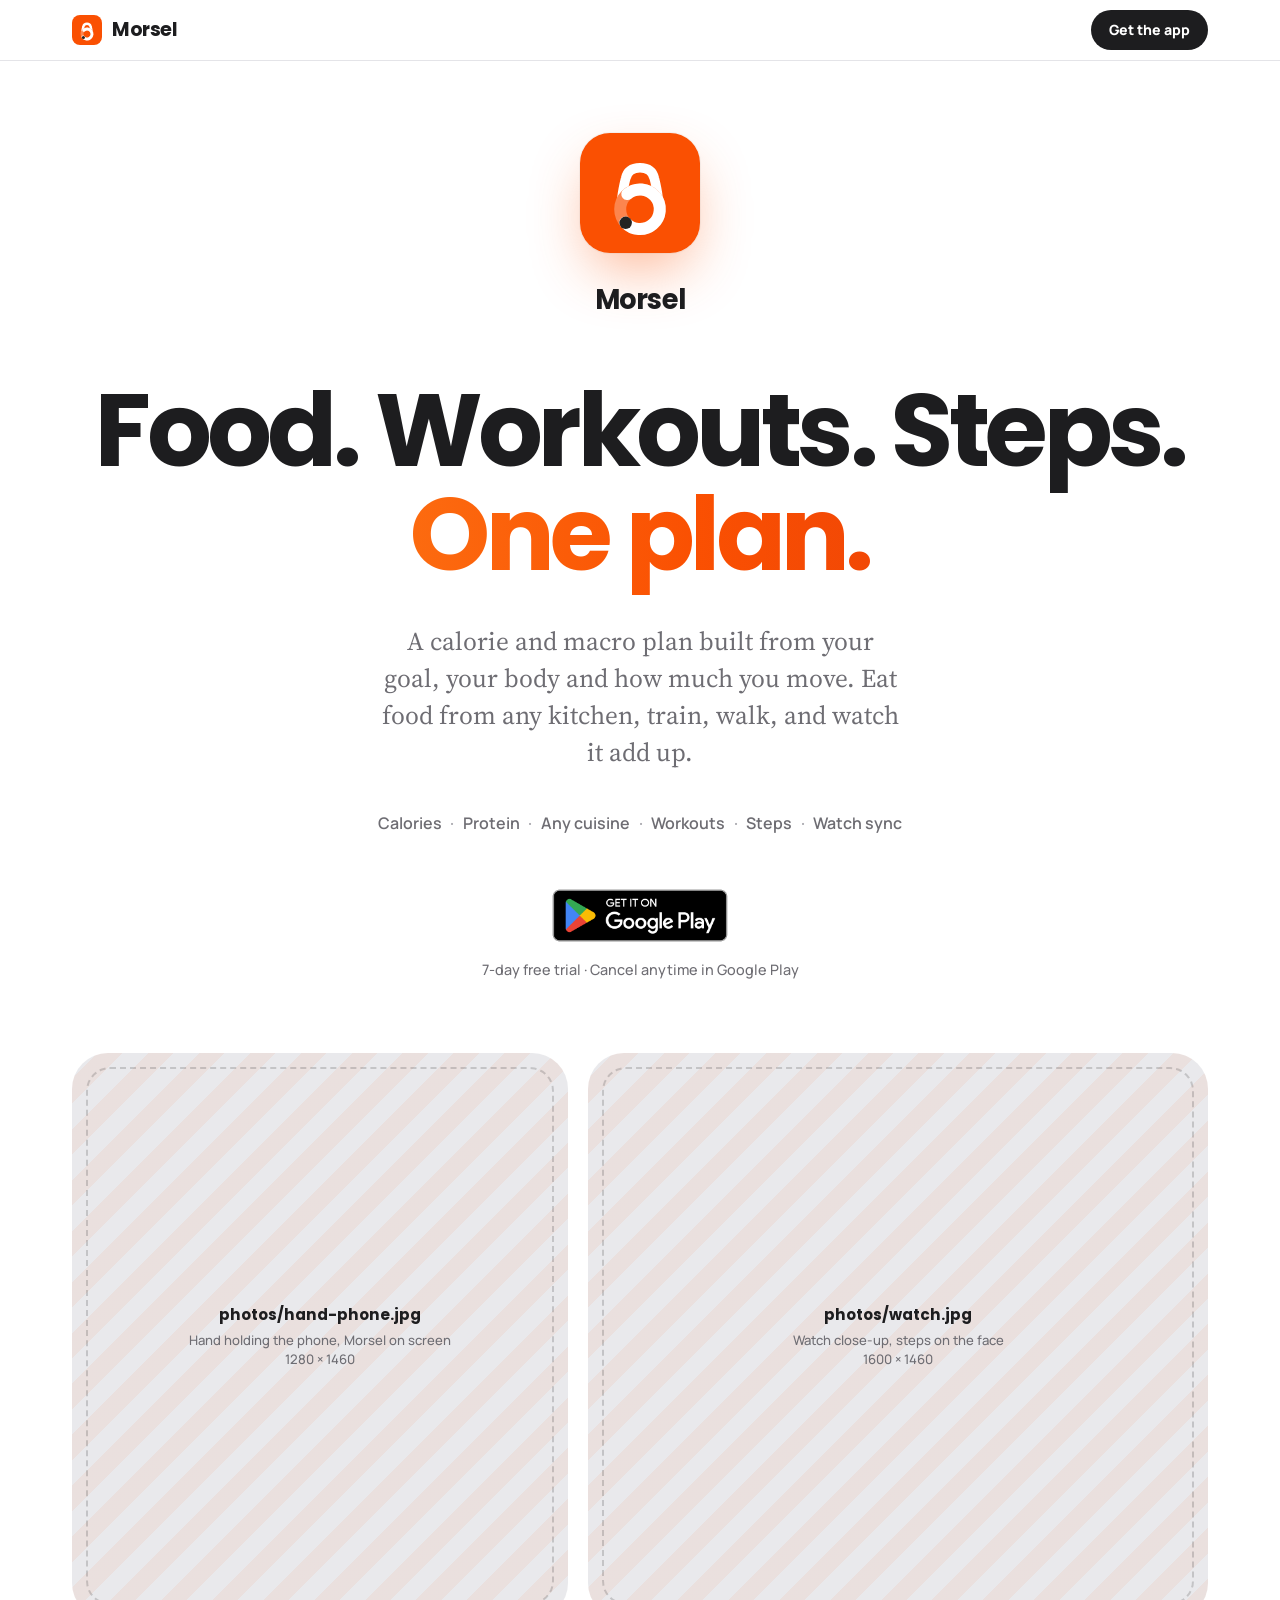
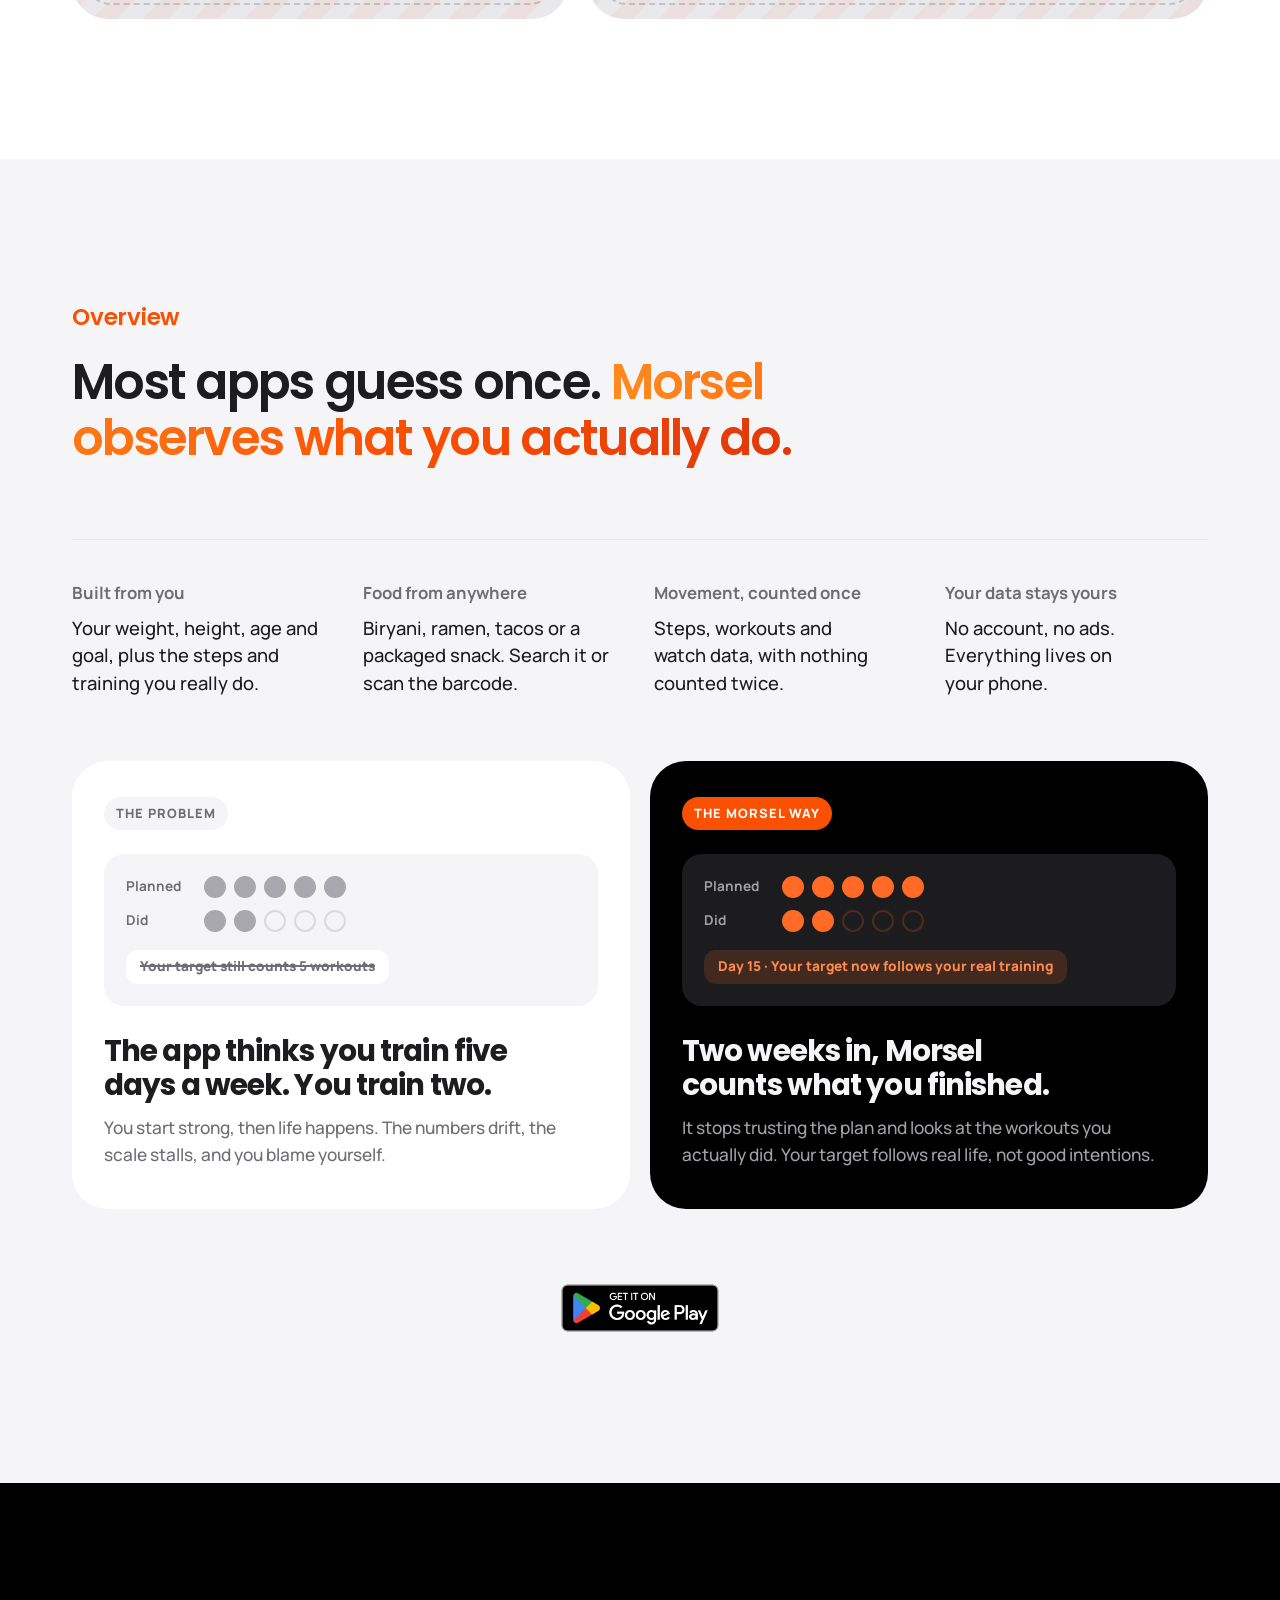
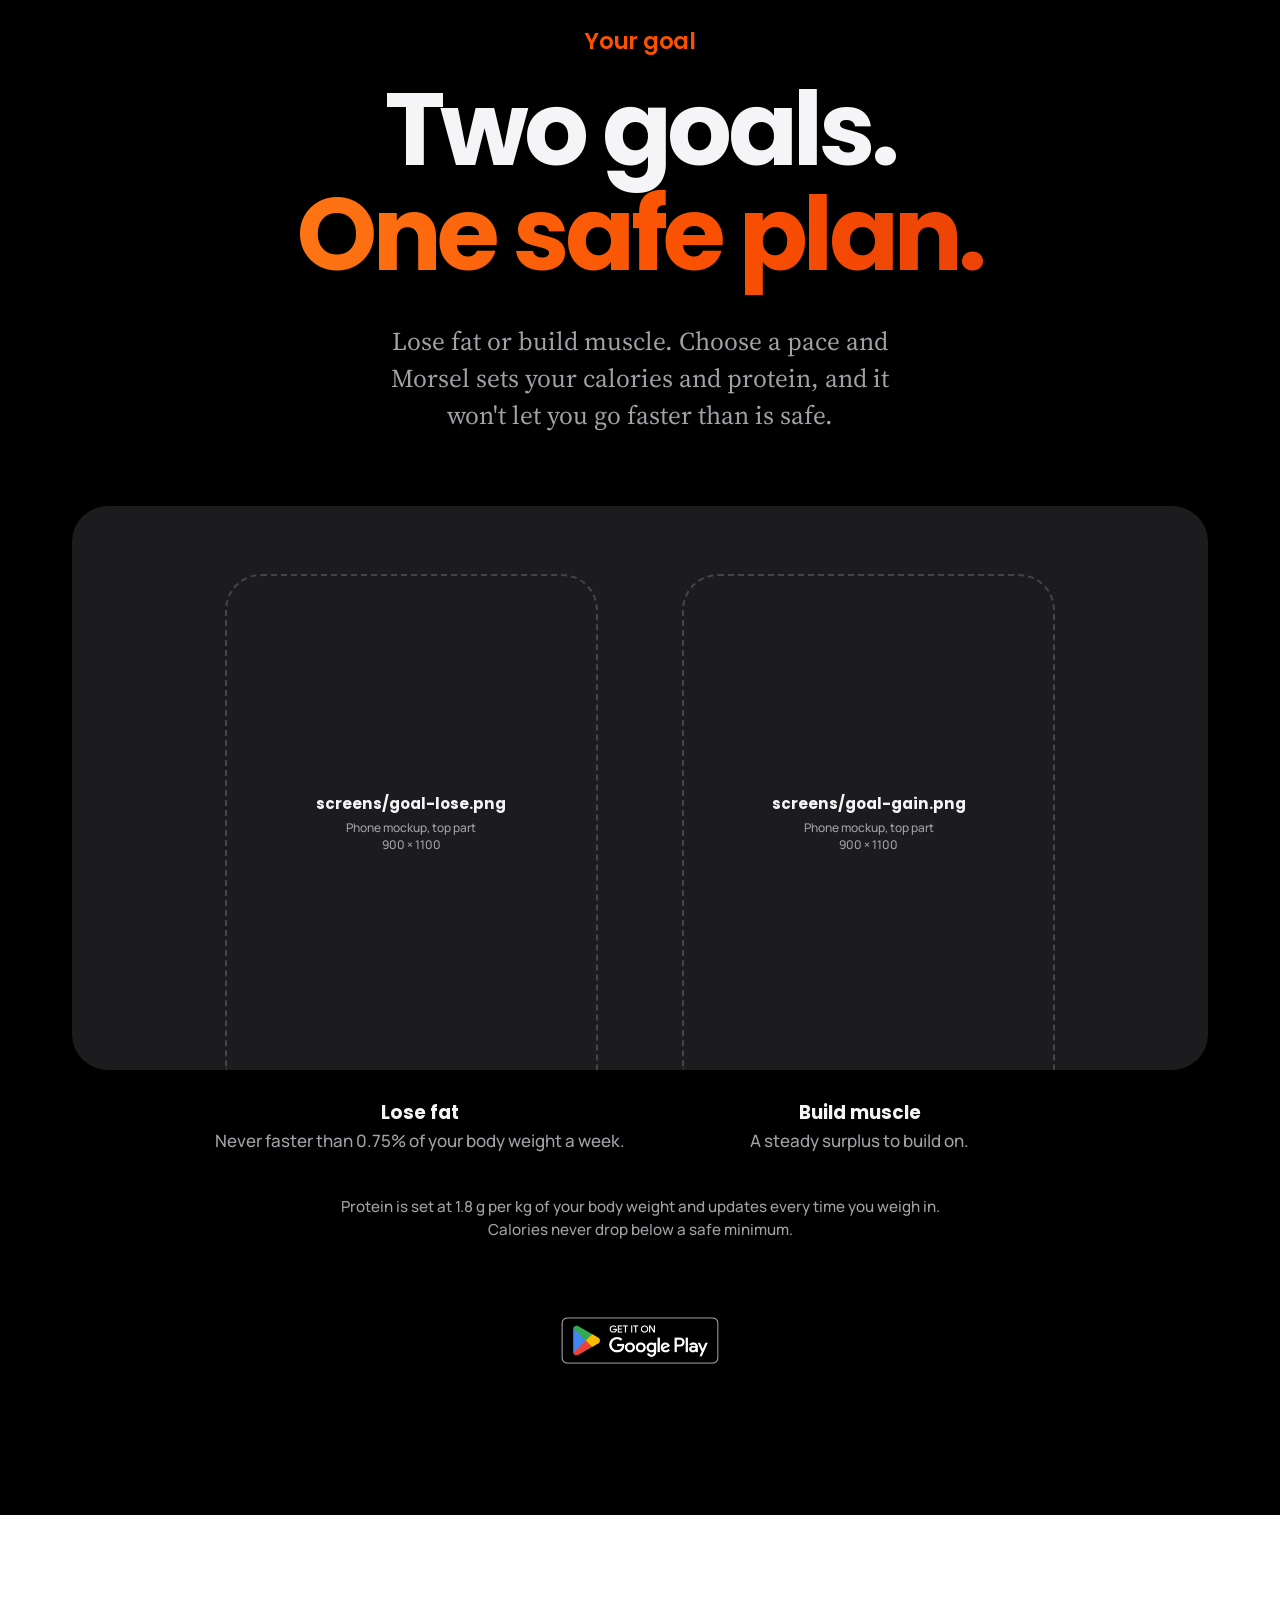
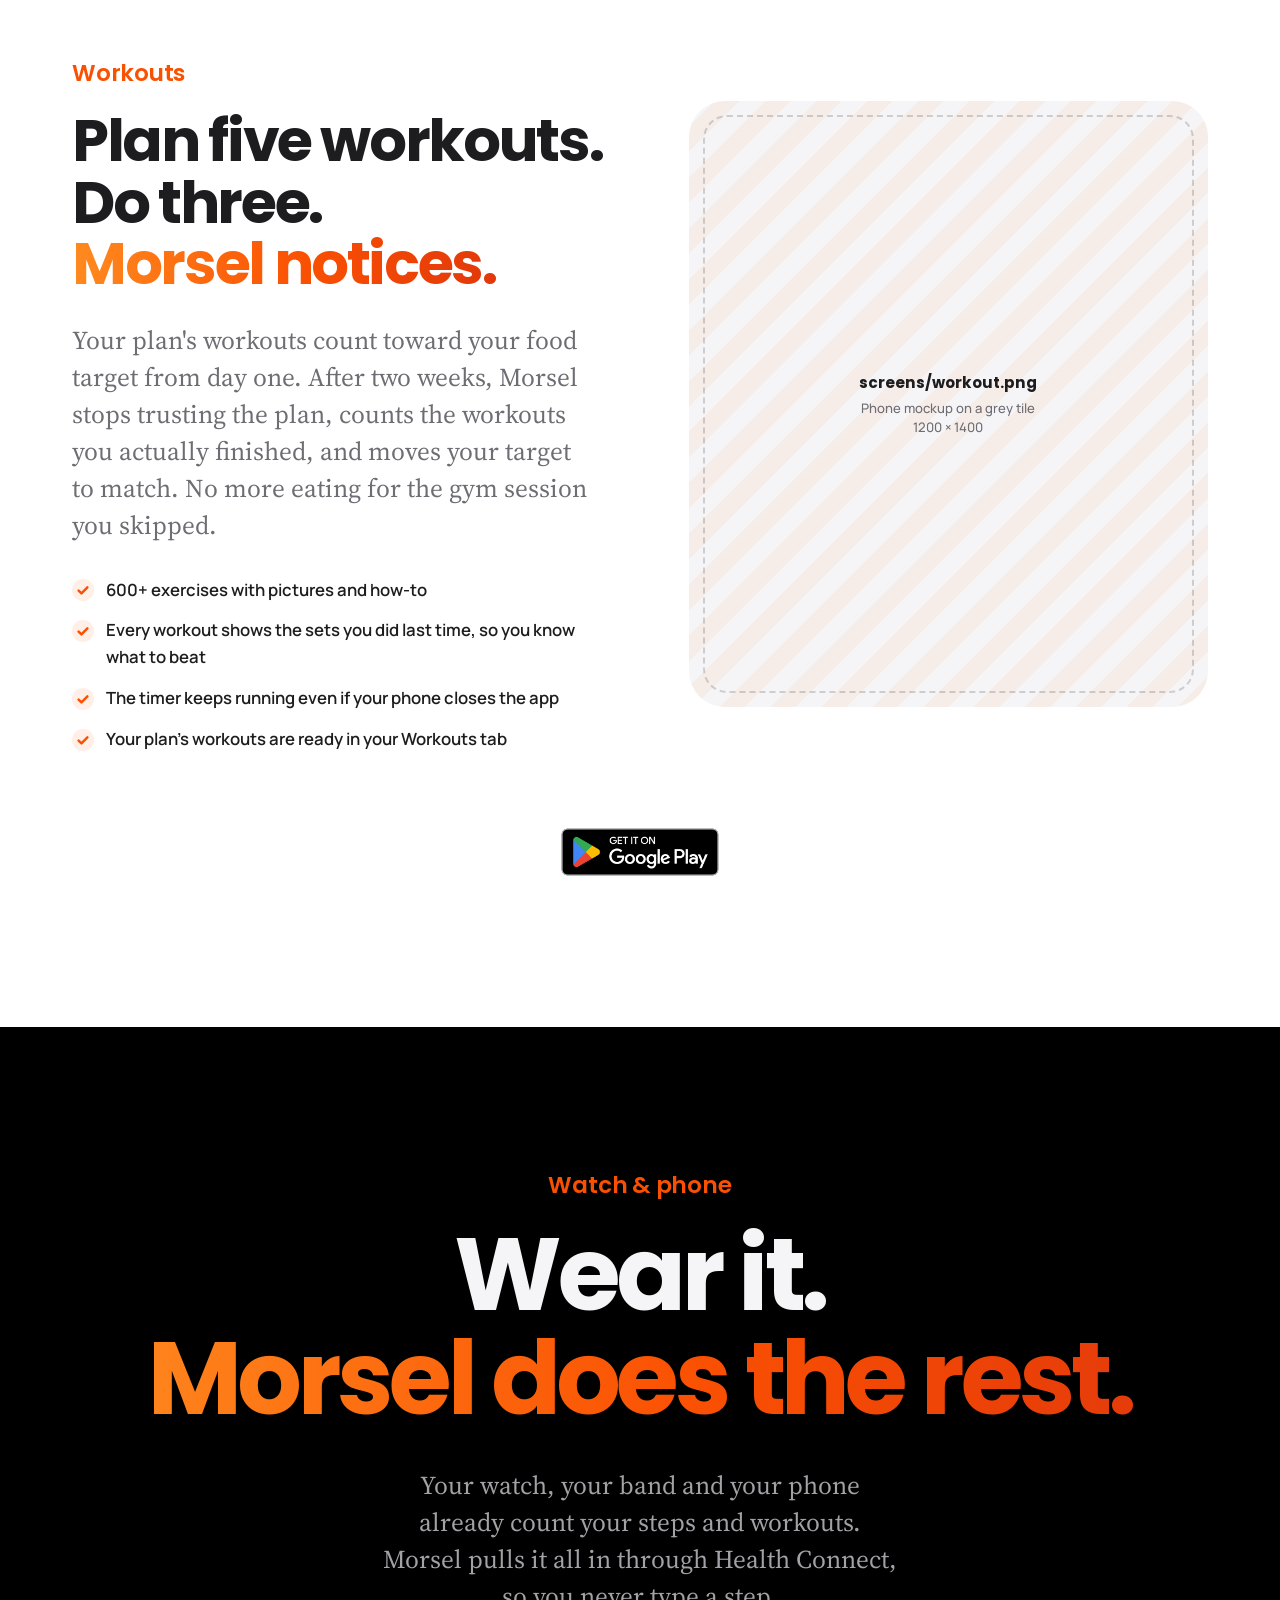
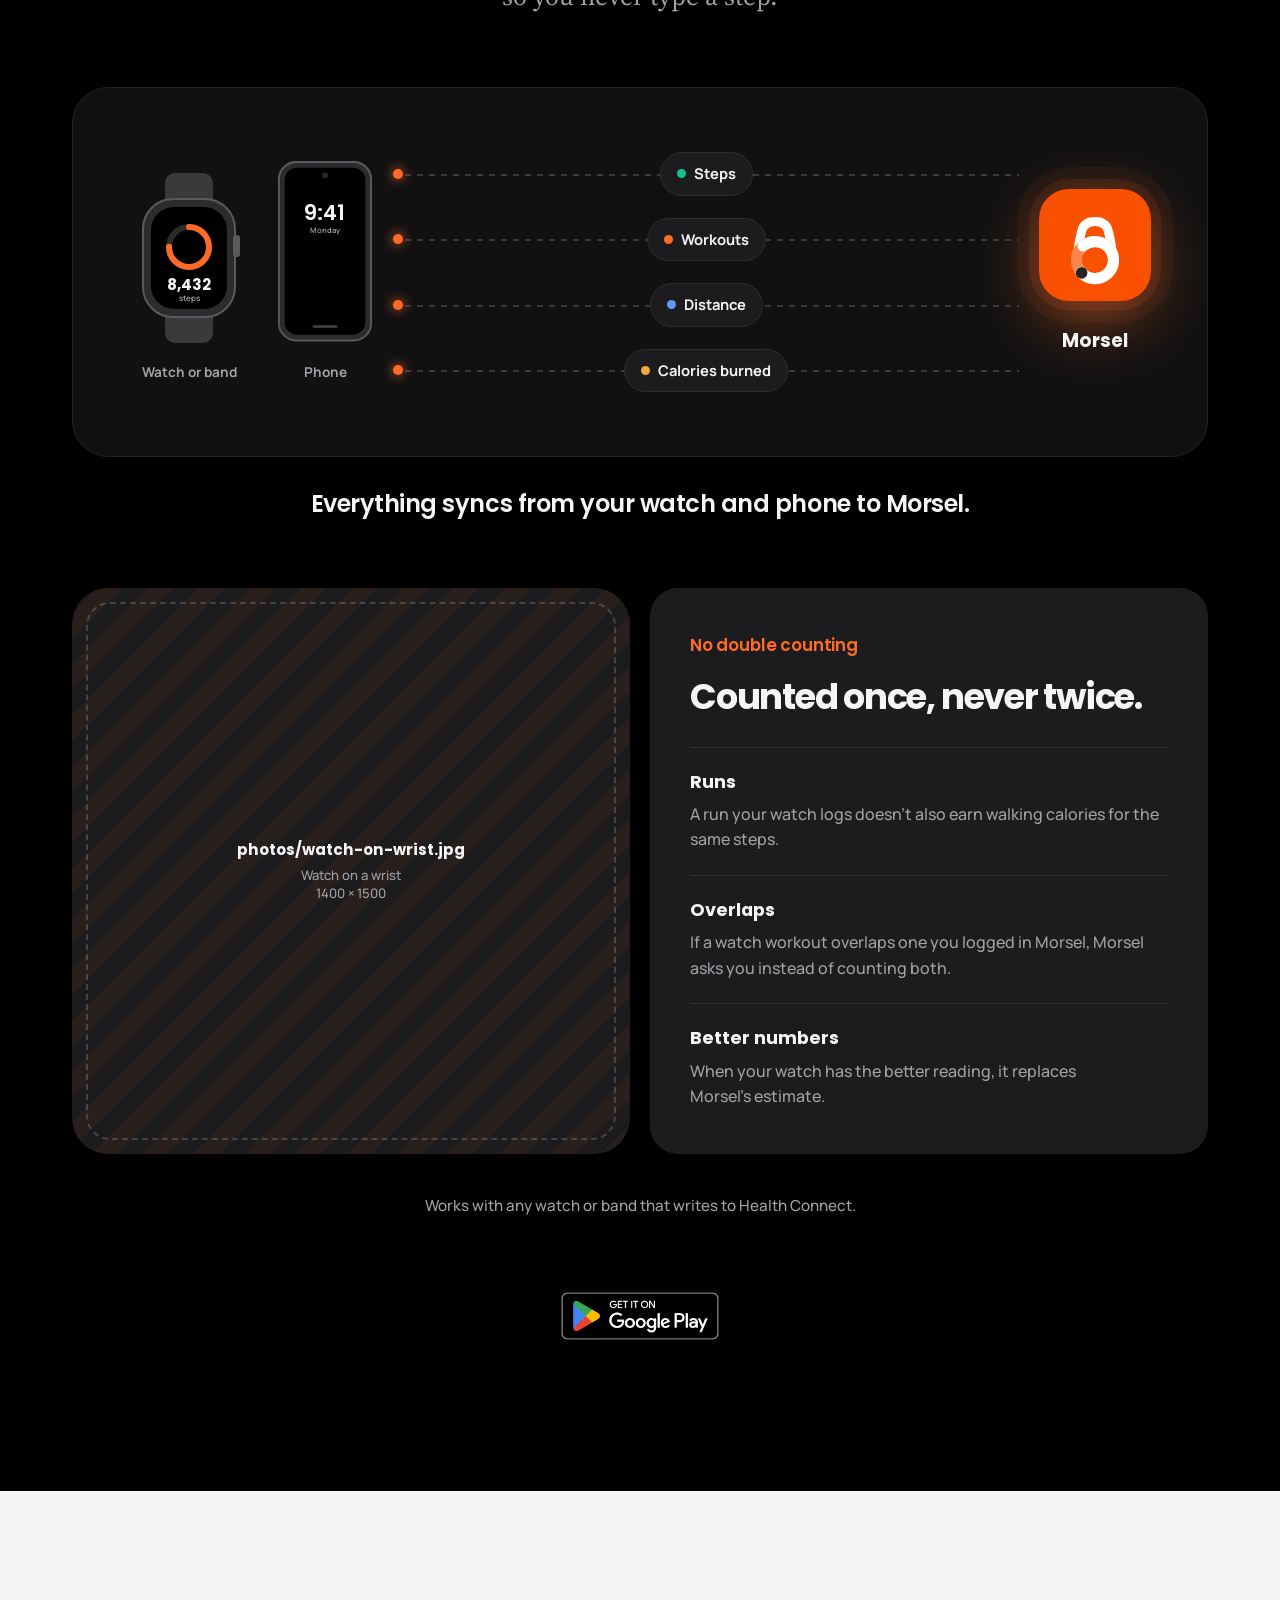
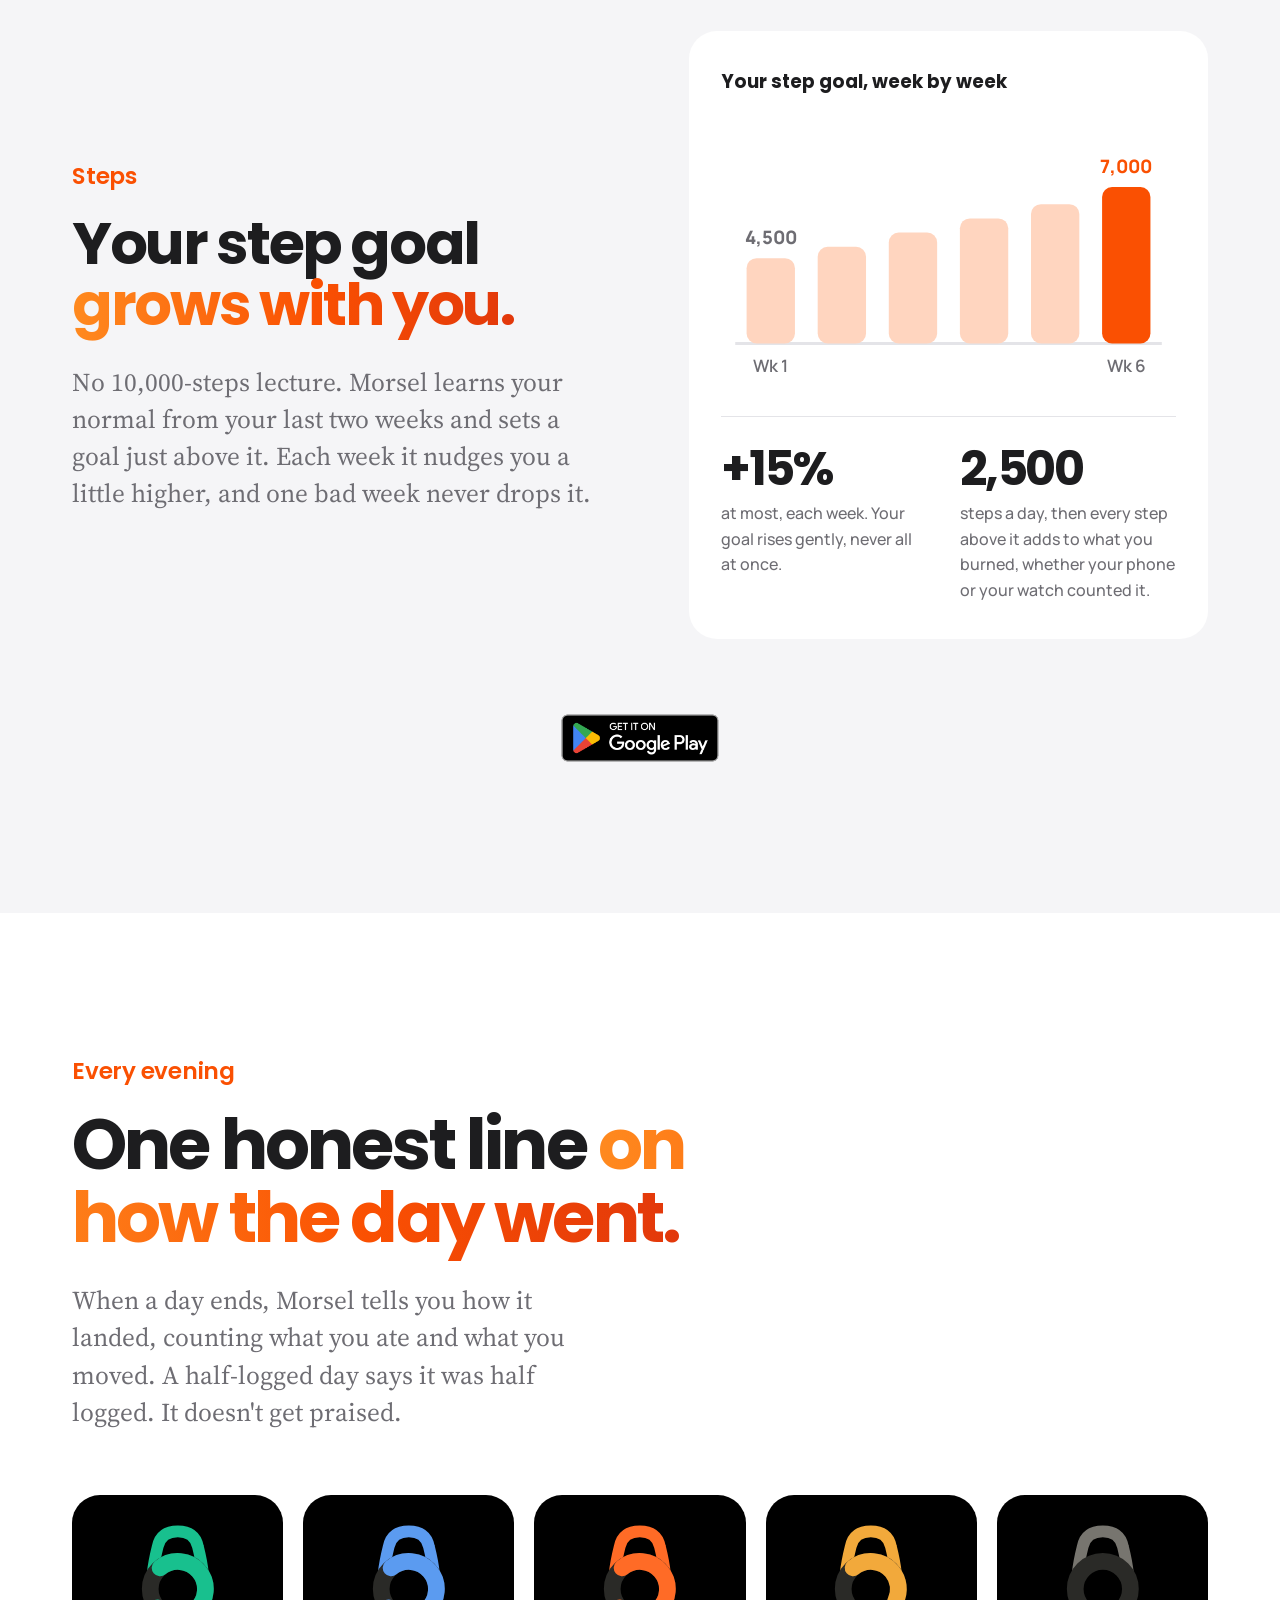
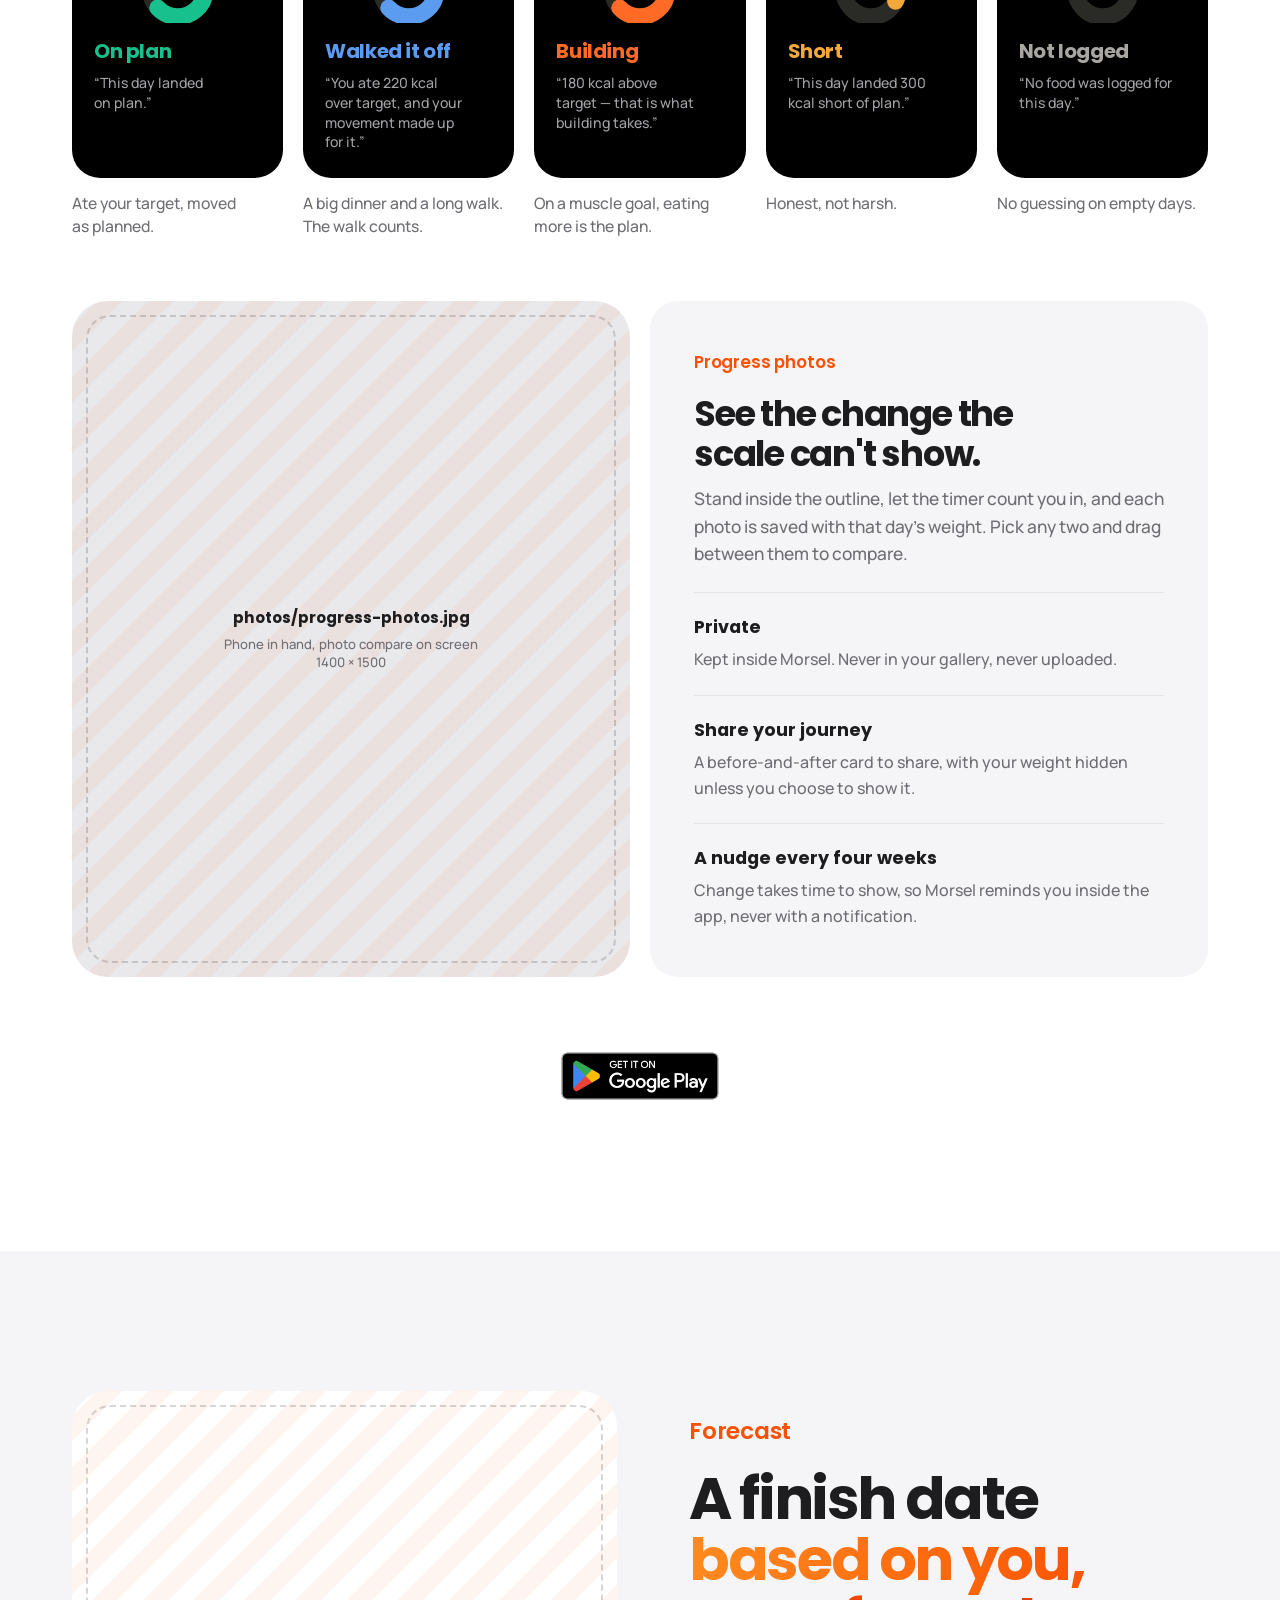
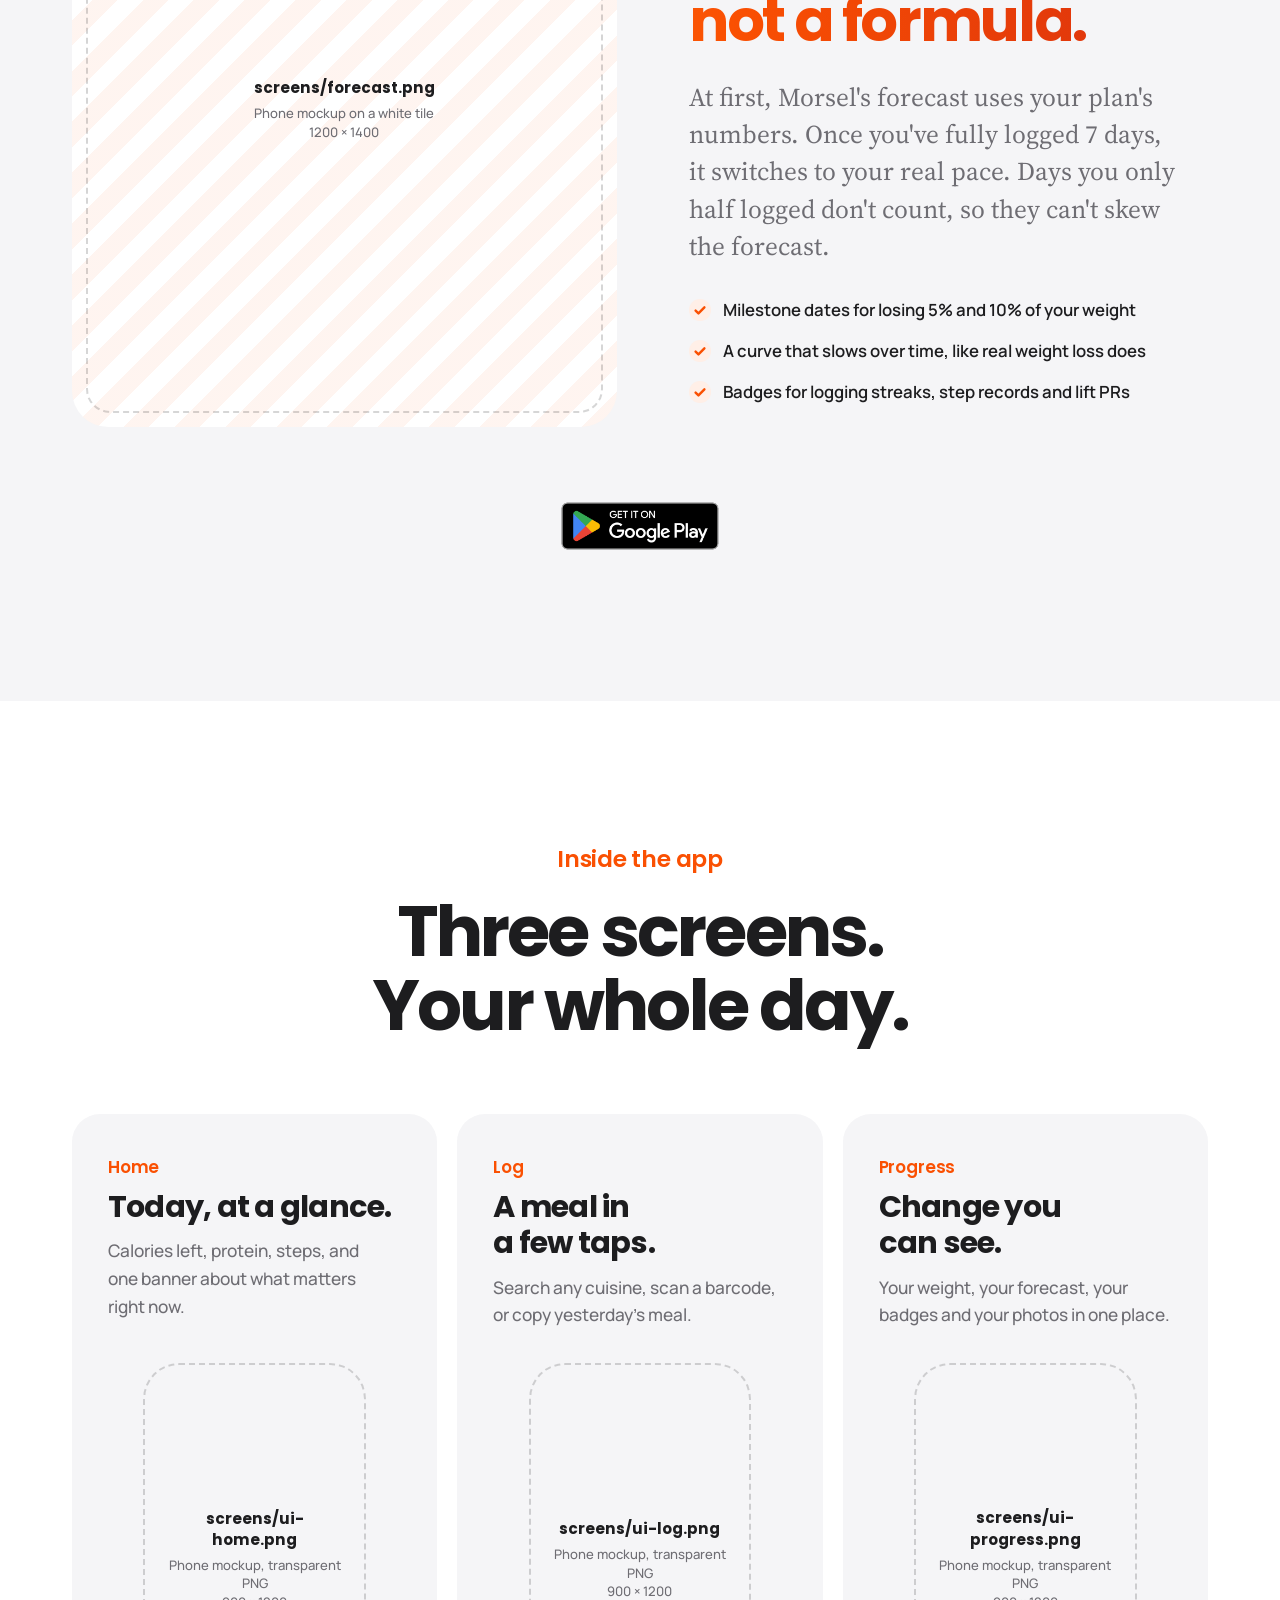
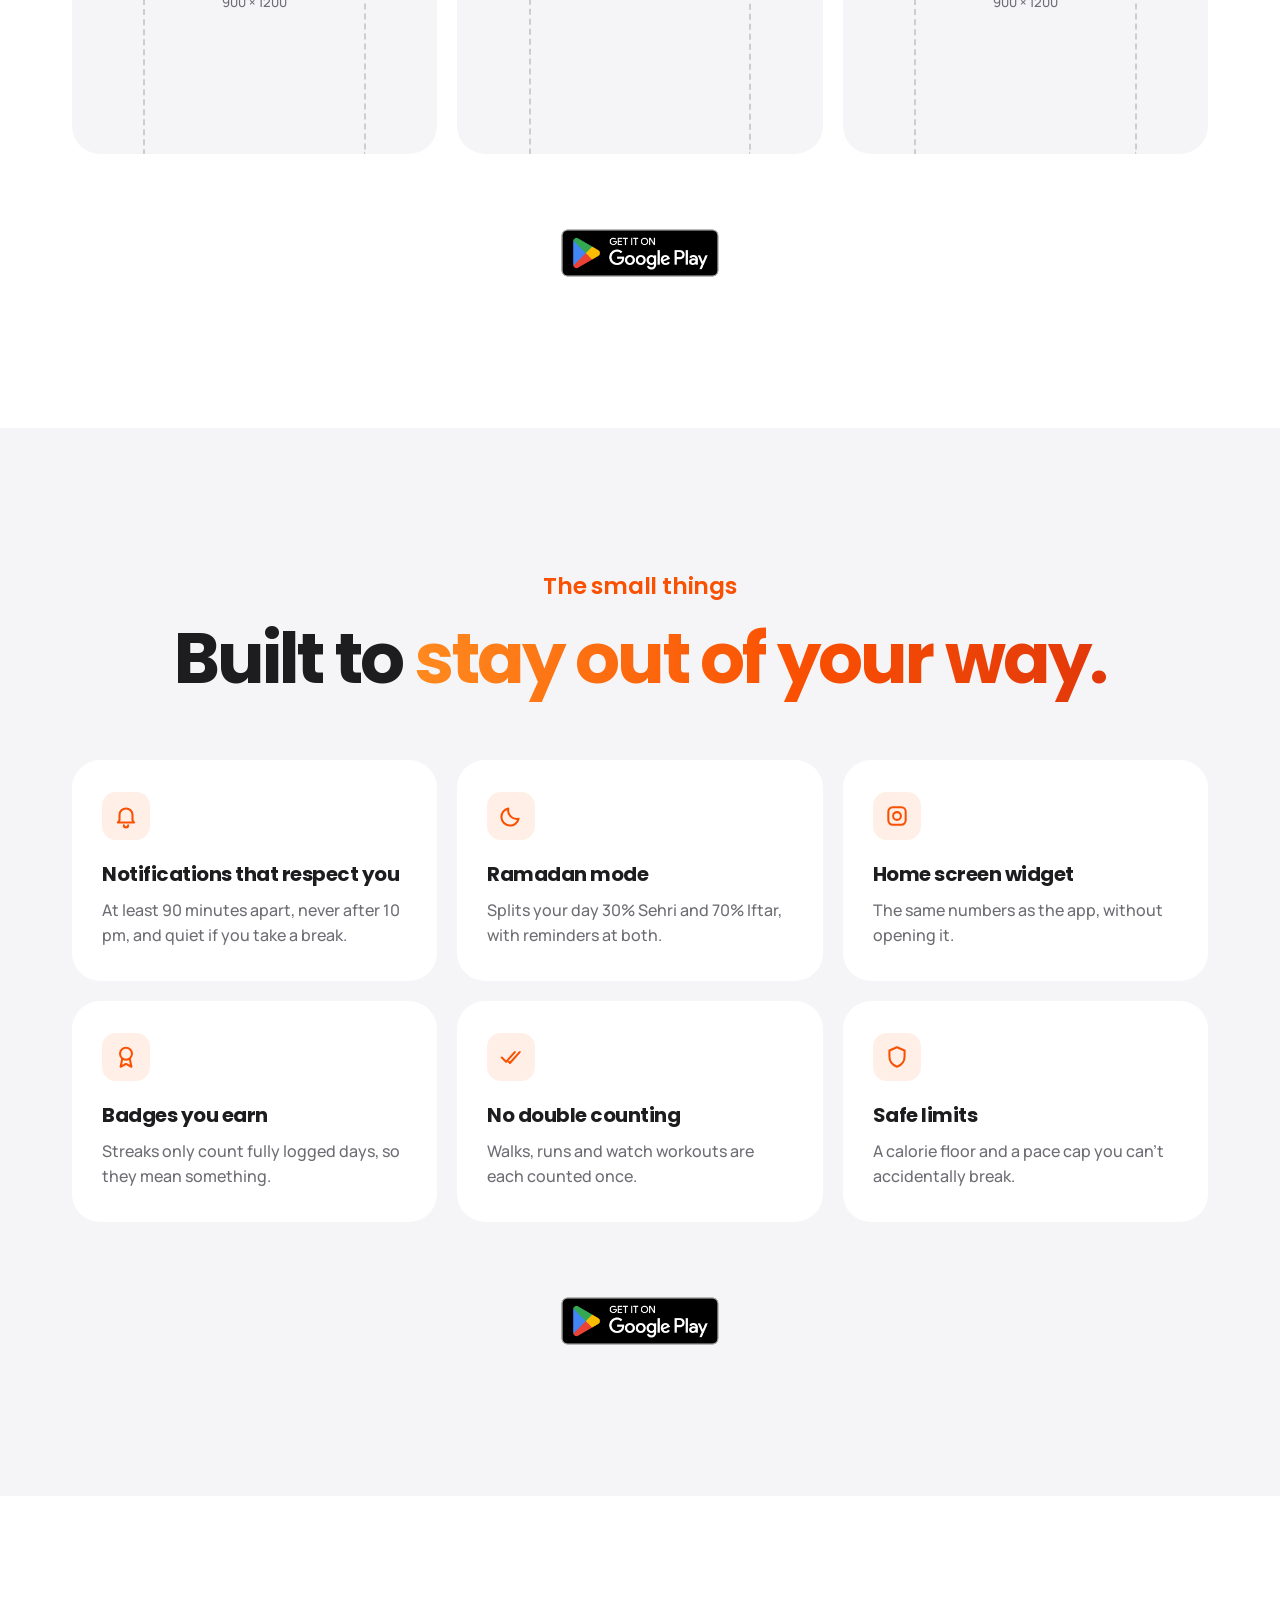
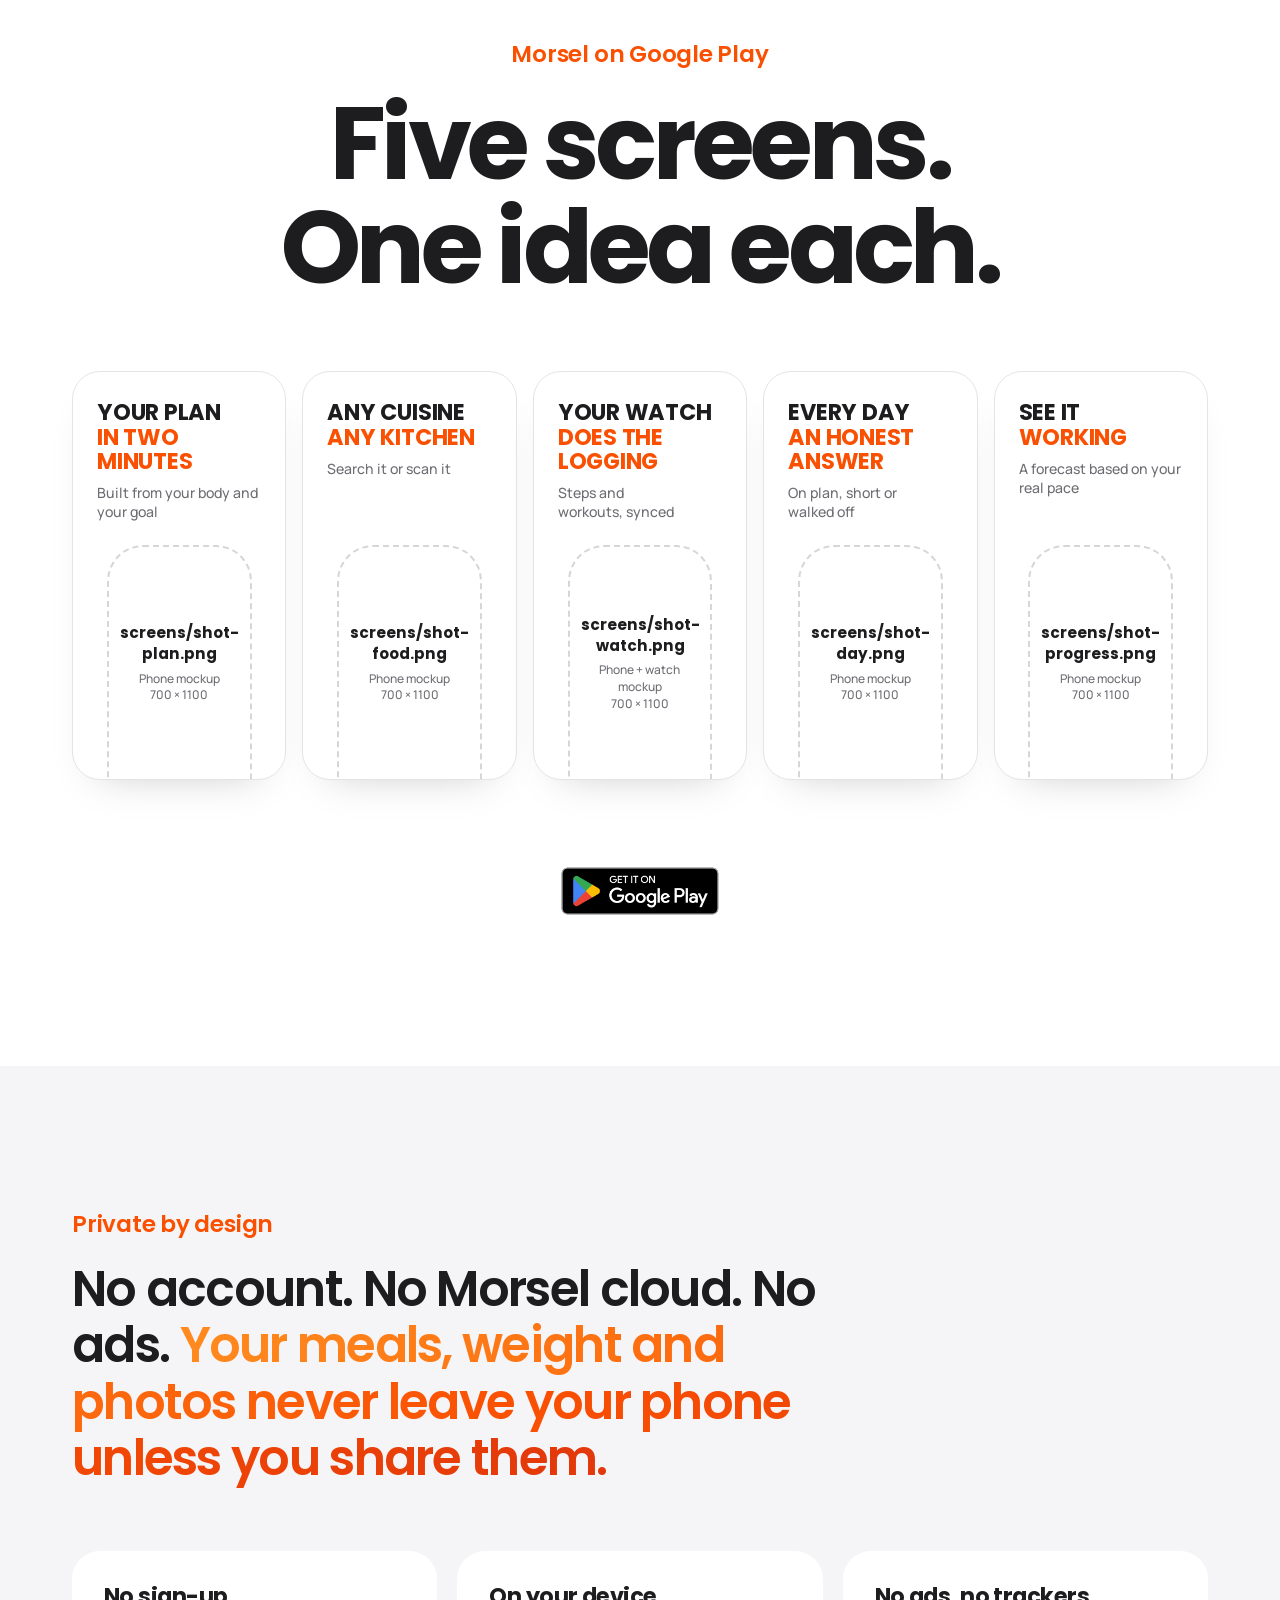
==== index.html @ 5d813081 "Morsel landing page and privacy policy Co-Authored-By: Claude Opus 5.5 <noreply@anthropic.com>" ====
<!doctype html>
<html lang="en">
<head>
  <meta charset="utf-8">
  <meta name="viewport" content="width=device-width, initial-scale=1">
  <title>Morsel — Food, workouts and steps</title>
  <meta name="description" content="Morsel builds your calories and protein from your body, your goal and how much you really move, then keeps the plan honest as you go. Syncs steps and workouts from your watch. 7-day free trial.">
  <meta name="theme-color" content="#FA5002">

  <meta property="og:type" content="website">
  <meta property="og:title" content="Morsel — Food. Workouts. Steps. One plan.">
  <meta property="og:description" content="Calories and protein built from your body and how much you really move. Any cuisine, workouts, watch sync. 7-day free trial.">
  <meta property="og:image" content="img/og-image.png">
  <meta name="twitter:card" content="summary_large_image">

  <link rel="icon" type="image/svg+xml" href="img/morsel-icon.svg">
  <link rel="icon" type="image/png" href="img/favicon.png">

  <link rel="preconnect" href="https://fonts.googleapis.com">
  <link rel="preconnect" href="https://fonts.gstatic.com" crossorigin>
  <link href="https://fonts.googleapis.com/css2?family=Manrope:wght@500;600;700;800&family=Poppins:wght@500;600;700&family=Source+Serif+4:opsz,wght@8..60,400&display=swap" rel="stylesheet">
  <link rel="stylesheet" href="styles.css?v=7">
</head>
<body>

  <!--
    IMAGE SLOTS
    Every <figure class="slot"> loads an image from img/photos/ or img/screens/.
    Until that file exists, the slot shows its file name and the size to supply.
    The full list is in README.md.
  -->

  <header class="nav">
    <div class="wrap nav-inner">
      <a class="brand" href="#top" aria-label="Morsel home">
        <img src="img/morsel-icon.svg" alt="" width="30" height="30">
        <span>Morsel</span>
      </a>
      <a class="nav-cta" href="https://play.google.com/store/apps/details?id=com.morsel.app">Get the app</a>
    </div>
  </header>

  <main id="top">

    <!-- ============ 1. HERO ============ -->
    <section class="sec hero">
      <div class="wrap center">
        <div class="app-icon">
          <img src="img/morsel-icon.svg" alt="Morsel app icon" width="132" height="132">
        </div>
        <p class="app-name">Morsel</p>
        <h1 class="mega">
          <span>Food. Workouts. Steps.</span>
          <span class="grad">One plan.</span>
        </h1>
        <p class="serif lede">A calorie and macro plan built from your goal, your body and how much you move. Eat food from any kitchen, train, walk, and watch it add up.</p>
        <p class="tags">Calories <i>·</i> Protein <i>·</i> Any cuisine <i>·</i> Workouts <i>·</i> Steps <i>·</i> Watch sync</p>

        <div class="cta">
          <a class="play" href="https://play.google.com/store/apps/details?id=com.morsel.app"><img src="img/google-play-badge.png" alt="Get it on Google Play" width="200" height="77"></a>
          <p class="cta-note">7-day free trial · Cancel anytime in Google Play</p>
        </div>
      </div>

      <div class="wrap tiles tiles-hero">
        <figure class="slot ratio-hand">
          <img src="img/photos/hand-phone.jpg" alt="A hand holding a phone with Morsel's home screen open" onerror="this.parentElement.classList.add('empty')">
          <figcaption><b>photos/hand-phone.jpg</b><span>Hand holding the phone, Morsel on screen<br>1280 × 1460</span></figcaption>
        </figure>
        <figure class="slot ratio-watch">
          <img src="img/photos/watch.jpg" alt="A smartwatch showing today's steps" onerror="this.parentElement.classList.add('empty')">
          <figcaption><b>photos/watch.jpg</b><span>Watch close-up, steps on the face<br>1600 × 1460</span></figcaption>
        </figure>
      </div>
    </section>

    <!-- ============ 2. OVERVIEW ============ -->
    <section class="sec sec-gray">
      <div class="wrap">
        <p class="kicker">Overview</p>
        <p class="statement">Most apps guess once. <span class="grad">Morsel observes what you actually do.</span></p>

        <div class="facts">
          <div>
            <h3>Built from you</h3>
            <p>Your weight, height, age and goal, plus the steps and training you really do.</p>
          </div>
          <div>
            <h3>Food from anywhere</h3>
            <p>Biryani, ramen, tacos or a packaged snack. Search it or scan the barcode.</p>
          </div>
          <div>
            <h3>Movement, counted once</h3>
            <p>Steps, workouts and watch data, with nothing counted twice.</p>
          </div>
          <div>
            <h3>Your data stays yours</h3>
            <p>No account, no ads. Everything lives on your phone.</p>
          </div>
        </div>

        <div class="versus">
          <article class="vs vs-problem">
            <p class="vs-tag">The problem</p>
            <div class="vs-visual" aria-hidden="true">
              <div class="vs-row"><span class="vs-label">Planned</span><span class="dots"><i class="on"></i><i class="on"></i><i class="on"></i><i class="on"></i><i class="on"></i></span></div>
              <div class="vs-row"><span class="vs-label">Did</span><span class="dots"><i class="on"></i><i class="on"></i><i></i><i></i><i></i></span></div>
              <p class="vs-pill">Your target still counts 5 workouts</p>
            </div>
            <h3>The app thinks you train five days a week. You train two.</h3>
            <p>You start strong, then life happens. The numbers drift, the scale stalls, and you blame yourself.</p>
          </article>

          <article class="vs vs-morsel">
            <p class="vs-tag">The Morsel way</p>
            <div class="vs-visual" aria-hidden="true">
              <div class="vs-row"><span class="vs-label">Planned</span><span class="dots"><i class="on"></i><i class="on"></i><i class="on"></i><i class="on"></i><i class="on"></i></span></div>
              <div class="vs-row"><span class="vs-label">Did</span><span class="dots"><i class="on"></i><i class="on"></i><i></i><i></i><i></i></span></div>
              <p class="vs-pill">Day 15 · Your target now follows your real training</p>
            </div>
            <h3>Two weeks in, Morsel counts what you finished.</h3>
            <p>It stops trusting the plan and looks at the workouts you actually did. Your target follows real life, not good intentions.</p>
          </article>
        </div>

        <div class="cta">
          <a class="play" href="https://play.google.com/store/apps/details?id=com.morsel.app"><img src="img/google-play-badge.png" alt="Get it on Google Play" width="180" height="70" loading="lazy"></a>
        </div>
      </div>
    </section>

    <!-- ============ 3. GOALS (dark) ============ -->
    <section class="sec sec-dark">
      <div class="wrap center">
        <p class="kicker">Your goal</p>
        <h2 class="mega">
          <span>Two goals.</span>
          <span class="grad">One safe plan.</span>
        </h2>
        <p class="serif lede">Lose fat or build muscle. Choose a pace and Morsel sets your calories and protein, and it won't let you go faster than is safe.</p>
      </div>

      <div class="wrap">
        <div class="panel panel-dark panel-two">
          <figure class="slot slot-phone slot-cut">
            <img src="img/screens/goal-lose.png" alt="Morsel plan for losing fat" loading="lazy" onerror="this.parentElement.classList.add('empty')">
            <figcaption><b>screens/goal-lose.png</b><span>Phone mockup, top part<br>900 × 1100</span></figcaption>
          </figure>
          <figure class="slot slot-phone slot-cut">
            <img src="img/screens/goal-gain.png" alt="Morsel plan for building muscle" loading="lazy" onerror="this.parentElement.classList.add('empty')">
            <figcaption><b>screens/goal-gain.png</b><span>Phone mockup, top part<br>900 × 1100</span></figcaption>
          </figure>
        </div>
        <div class="panel-captions panel-two">
          <p><b>Lose fat</b> Never faster than 0.75% of your body weight a week.</p>
          <p><b>Build muscle</b> A steady surplus to build on.</p>
        </div>
        <p class="small-print">Protein is set at 1.8 g per kg of your body weight and updates every time you weigh in. Calories never drop below a safe minimum.</p>

        <div class="cta">
          <a class="play" href="https://play.google.com/store/apps/details?id=com.morsel.app"><img src="img/google-play-badge.png" alt="Get it on Google Play" width="180" height="70" loading="lazy"></a>
        </div>
      </div>
    </section>

    <!-- ============ 4. WORKOUTS ============ -->
    <section class="sec">
      <div class="wrap feature">
        <div class="feature-copy">
          <p class="kicker">Workouts</p>
          <h2 class="big">Plan five workouts. Do three. <span class="grad">Morsel notices.</span></h2>
          <p class="serif lede lede-left">Your plan's workouts count toward your food target from day one. After two weeks, Morsel stops trusting the plan, counts the workouts you actually finished, and moves your target to match. No more eating for the gym session you skipped.</p>
          <ul class="points">
            <li>600+ exercises with pictures and how-to</li>
            <li>Every workout shows the sets you did last time, so you know what to beat</li>
            <li>The timer keeps running even if your phone closes the app</li>
            <li>Your plan's workouts are ready in your Workouts tab</li>
          </ul>
        </div>
        <figure class="slot slot-stage ratio-stage">
          <img src="img/screens/workout.png" alt="A workout in progress in Morsel" loading="lazy" onerror="this.parentElement.classList.add('empty')">
          <figcaption><b>screens/workout.png</b><span>Phone mockup on a grey tile<br>1200 × 1400</span></figcaption>
        </figure>
      </div>
      <div class="wrap">
        <div class="cta">
          <a class="play" href="https://play.google.com/store/apps/details?id=com.morsel.app"><img src="img/google-play-badge.png" alt="Get it on Google Play" width="180" height="70" loading="lazy"></a>
        </div>
      </div>
    </section>

    <!-- ============ 5. EVERYTHING SYNCS (dark) ============ -->
    <section class="sec sec-dark">
      <div class="wrap center">
        <p class="kicker">Watch &amp; phone</p>
        <h2 class="mega">
          <span>Wear it.</span>
          <span class="grad">Morsel does the rest.</span>
        </h2>
        <p class="serif lede">Your watch, your band and your phone already count your steps and workouts. Morsel pulls it all in through Health Connect, so you never type a step.</p>
      </div>

      <div class="wrap">
        <div class="sync" role="img" aria-label="Steps, workouts, distance and calories burned flow from a watch and a phone into Morsel">
          <div class="sync-devices">
            <div class="device">
              <svg viewBox="0 0 120 170" class="dev-watch" aria-hidden="true">
                <rect x="36" y="0" width="48" height="40" rx="10" fill="#3A3A3C"/>
                <rect x="36" y="130" width="48" height="40" rx="10" fill="#3A3A3C"/>
                <rect x="14" y="26" width="92" height="118" rx="30" fill="#2C2C2E" stroke="#5A5A5E" stroke-width="2"/>
                <rect x="104" y="62" width="7" height="22" rx="3" fill="#5A5A5E"/>
                <rect x="22" y="34" width="76" height="102" rx="23" fill="#000"/>
                <circle cx="60" cy="74" r="20" fill="none" stroke="#2A2A27" stroke-width="6"/>
                <circle cx="60" cy="74" r="20" fill="none" stroke="#FF6B26" stroke-width="6" stroke-linecap="round" stroke-dasharray="94 126" transform="rotate(-90 60 74)"/>
                <text x="60" y="117" text-anchor="middle" class="dev-num">8,432</text>
                <text x="60" y="128" text-anchor="middle" class="dev-sub">steps</text>
              </svg>
              <p>Watch or band</p>
            </div>
            <div class="device">
              <svg viewBox="0 0 100 190" class="dev-phone" aria-hidden="true">
                <rect x="2" y="2" width="96" height="186" rx="18" fill="#2C2C2E" stroke="#5A5A5E" stroke-width="2"/>
                <rect x="8" y="8" width="84" height="174" rx="13" fill="#000"/>
                <circle cx="50" cy="16" r="3" fill="#2C2C2E"/>
                <text x="50" y="62" text-anchor="middle" class="dev-time">9:41</text>
                <text x="50" y="76" text-anchor="middle" class="dev-sub">Monday</text>
                <rect x="37" y="172" width="26" height="3" rx="1.5" fill="#3A3A3C"/>
              </svg>
              <p>Phone</p>
            </div>
          </div>

          <div class="vflow" aria-hidden="true"></div>

          <div class="sync-lanes">
            <div class="lane"><span class="chip"><i style="background:#18C08E"></i>Steps</span></div>
            <div class="lane"><span class="chip"><i style="background:#FF6B26"></i>Workouts</span></div>
            <div class="lane"><span class="chip"><i style="background:#5B9BF0"></i>Distance</span></div>
            <div class="lane"><span class="chip"><i style="background:#F2A93B"></i>Calories burned</span></div>
          </div>

          <div class="vflow" aria-hidden="true"></div>

          <div class="sync-target">
            <div class="target-icon"><img src="img/morsel-icon.svg" alt="" width="104" height="104"></div>
            <p>Morsel</p>
          </div>
        </div>
        <p class="sync-caption">Everything syncs from your watch and phone to Morsel.</p>

        <div class="pair pair-photo">
          <figure class="slot ratio-photo">
            <img src="img/photos/watch-on-wrist.jpg" alt="A watch on a wrist" loading="lazy" onerror="this.parentElement.classList.add('empty')">
            <figcaption><b>photos/watch-on-wrist.jpg</b><span>Watch on a wrist<br>1400 × 1500</span></figcaption>
          </figure>
          <div class="card card-dark card-once">
            <p class="kicker">No double counting</p>
            <h3>Counted once, never twice.</h3>
            <div class="once-list">
              <div>
                <b>Runs</b>
                <p>A run your watch logs doesn't also earn walking calories for the same steps.</p>
              </div>
              <div>
                <b>Overlaps</b>
                <p>If a watch workout overlaps one you logged in Morsel, Morsel asks you instead of counting both.</p>
              </div>
              <div>
                <b>Better numbers</b>
                <p>When your watch has the better reading, it replaces Morsel's estimate.</p>
              </div>
            </div>
          </div>
        </div>
        <p class="small-print">Works with any watch or band that writes to Health Connect.</p>

        <div class="cta">
          <a class="play" href="https://play.google.com/store/apps/details?id=com.morsel.app"><img src="img/google-play-badge.png" alt="Get it on Google Play" width="180" height="70" loading="lazy"></a>
        </div>
      </div>
    </section>

    <!-- ============ 6. STEPS ============ -->
    <section class="sec sec-gray">
      <div class="wrap feature">
        <div class="feature-copy">
          <p class="kicker">Steps</p>
          <h2 class="big">Your step goal <span class="grad">grows with you.</span></h2>
          <p class="serif lede lede-left">No 10,000-steps lecture. Morsel learns your normal from your last two weeks and sets a goal just above it. Each week it nudges you a little higher, and one bad week never drops it.</p>
        </div>
        <div class="card steps-card">
          <p class="steps-title">Your step goal, week by week</p>
          <svg viewBox="0 0 320 186" aria-hidden="true" class="steps-chart">
            <line x1="10" y1="160" x2="310" y2="160" stroke="var(--line)" stroke-width="2"/>
            <rect x="18"  y="100" width="34" height="60"  rx="7" fill="var(--accent-light)"/>
            <rect x="68"  y="92"  width="34" height="68"  rx="7" fill="var(--accent-light)"/>
            <rect x="118" y="82"  width="34" height="78"  rx="7" fill="var(--accent-light)"/>
            <rect x="168" y="72"  width="34" height="88"  rx="7" fill="var(--accent-light)"/>
            <rect x="218" y="62"  width="34" height="98"  rx="7" fill="var(--accent-light)"/>
            <rect x="268" y="50"  width="34" height="110" rx="7" fill="var(--accent)"/>
            <text x="35" y="90" text-anchor="middle" class="svg-label">4,500</text>
            <text x="285" y="40" text-anchor="middle" class="svg-label svg-accent">7,000</text>
            <text x="35" y="180" text-anchor="middle" class="svg-small">Wk 1</text>
            <text x="285" y="180" text-anchor="middle" class="svg-small">Wk 6</text>
          </svg>
          <div class="steps-stats">
            <div>
              <p class="stat">+15%</p>
              <p>at most, each week. Your goal rises gently, never all at once.</p>
            </div>
            <div>
              <p class="stat">2,500</p>
              <p>steps a day, then every step above it adds to what you burned, whether your phone or your watch counted it.</p>
            </div>
          </div>
        </div>
      </div>
      <div class="wrap">
        <div class="cta">
          <a class="play" href="https://play.google.com/store/apps/details?id=com.morsel.app"><img src="img/google-play-badge.png" alt="Get it on Google Play" width="180" height="70" loading="lazy"></a>
        </div>
      </div>
    </section>

    <!-- ============ 7. EVERY EVENING ============ -->
    <section class="sec">
      <div class="wrap">
        <p class="kicker">Every evening</p>
        <h2 class="big narrow">One honest line <span class="grad">on how the day went.</span></h2>
        <p class="serif lede lede-left">When a day ends, Morsel tells you how it landed, counting what you ate and what you moved. A half-logged day says it was half logged. It doesn't get praised.</p>

        <div class="states">
          <div class="state">
            <div class="state-card">
              <svg viewBox="22 24 56 60" aria-hidden="true"><path d="M35 54C35.5 49 36.5 44 38 38Q40 29 50 29Q60 29 62 38C63.5 44 64.5 49 65 54" fill="none" stroke="#18C08E" stroke-width="7" stroke-linecap="round"/><circle cx="50" cy="63.5" r="16.5" fill="none" stroke="#2A2A27" stroke-width="10"/><circle cx="50" cy="63.5" r="16.5" fill="none" stroke="#18C08E" stroke-width="10" stroke-linecap="round" stroke-dasharray="76.72 103.67" transform="rotate(-130 50 63.5)"/></svg>
              <p class="state-name" style="color:#18C08E">On plan</p>
              <p class="state-line">“This day landed on plan.”</p>
            </div>
            <p class="state-desc">Ate your target, moved as planned.</p>
          </div>
          <div class="state">
            <div class="state-card">
              <svg viewBox="22 24 56 60" aria-hidden="true"><path d="M35 54C35.5 49 36.5 44 38 38Q40 29 50 29Q60 29 62 38C63.5 44 64.5 49 65 54" fill="none" stroke="#5B9BF0" stroke-width="7" stroke-linecap="round"/><circle cx="50" cy="63.5" r="16.5" fill="none" stroke="#2A2A27" stroke-width="10"/><circle cx="50" cy="63.5" r="16.5" fill="none" stroke="#5B9BF0" stroke-width="10" stroke-linecap="round" stroke-dasharray="76.72 103.67" transform="rotate(-130 50 63.5)"/></svg>
              <p class="state-name" style="color:#5B9BF0">Walked it off</p>
              <p class="state-line">“You ate 220 kcal over target, and your movement made up for it.”</p>
            </div>
            <p class="state-desc">A big dinner and a long walk. The walk counts.</p>
          </div>
          <div class="state">
            <div class="state-card">
              <svg viewBox="22 24 56 60" aria-hidden="true"><path d="M35 54C35.5 49 36.5 44 38 38Q40 29 50 29Q60 29 62 38C63.5 44 64.5 49 65 54" fill="none" stroke="#FF6B26" stroke-width="7" stroke-linecap="round"/><circle cx="50" cy="63.5" r="16.5" fill="none" stroke="#2A2A27" stroke-width="10"/><circle cx="50" cy="63.5" r="16.5" fill="none" stroke="#FF6B26" stroke-width="10" stroke-linecap="round" stroke-dasharray="76.72 103.67" transform="rotate(-130 50 63.5)"/></svg>
              <p class="state-name" style="color:#FF6B26">Building</p>
              <p class="state-line">“180 kcal above target — that is what building takes.”</p>
            </div>
            <p class="state-desc">On a muscle goal, eating more is the plan.</p>
          </div>
          <div class="state">
            <div class="state-card">
              <svg viewBox="22 24 56 60" aria-hidden="true"><path d="M35 54C35.5 49 36.5 44 38 38Q40 29 50 29Q60 29 62 38C63.5 44 64.5 49 65 54" fill="none" stroke="#F2A93B" stroke-width="7" stroke-linecap="round"/><circle cx="50" cy="63.5" r="16.5" fill="none" stroke="#2A2A27" stroke-width="10"/><circle cx="50" cy="63.5" r="16.5" fill="none" stroke="#F2A93B" stroke-width="10" stroke-linecap="round" stroke-dasharray="45 103.67" transform="rotate(-130 50 63.5)"/></svg>
              <p class="state-name" style="color:#F2A93B">Short</p>
              <p class="state-line">“This day landed 300 kcal short of plan.”</p>
            </div>
            <p class="state-desc">Honest, not harsh.</p>
          </div>
          <div class="state">
            <div class="state-card">
              <svg viewBox="22 24 56 60" aria-hidden="true"><path d="M35 54C35.5 49 36.5 44 38 38Q40 29 50 29Q60 29 62 38C63.5 44 64.5 49 65 54" fill="none" stroke="#77756F" stroke-width="7" stroke-linecap="round"/><circle cx="50" cy="63.5" r="16.5" fill="none" stroke="#2A2A27" stroke-width="10"/></svg>
              <p class="state-name" style="color:#A8A6A0">Not logged</p>
              <p class="state-line">“No food was logged for this day.”</p>
            </div>
            <p class="state-desc">No guessing on empty days.</p>
          </div>
        </div>

        <div class="pair pair-photo">
          <figure class="slot ratio-photo">
            <img src="img/photos/progress-photos.jpg" alt="Two progress photos compared side by side in Morsel" loading="lazy" onerror="this.parentElement.classList.add('empty')">
            <figcaption><b>photos/progress-photos.jpg</b><span>Phone in hand, photo compare on screen<br>1400 × 1500</span></figcaption>
            <p class="slot-caption">Before and after, side by side.</p>
          </figure>
          <div class="card card-stats">
            <p class="kicker">Progress photos</p>
            <h3>See the change the scale can't show.</h3>
            <p>Stand inside the outline, let the timer count you in, and each photo is saved with that day's weight. Pick any two and drag between them to compare.</p>
            <div class="once-list once-light">
              <div>
                <b>Private</b>
                <p>Kept inside Morsel. Never in your gallery, never uploaded.</p>
              </div>
              <div>
                <b>Share your journey</b>
                <p>A before-and-after card to share, with your weight hidden unless you choose to show it.</p>
              </div>
              <div>
                <b>A nudge every four weeks</b>
                <p>Change takes time to show, so Morsel reminds you inside the app, never with a notification.</p>
              </div>
            </div>
          </div>
        </div>

        <div class="cta">
          <a class="play" href="https://play.google.com/store/apps/details?id=com.morsel.app"><img src="img/google-play-badge.png" alt="Get it on Google Play" width="180" height="70" loading="lazy"></a>
        </div>
      </div>
    </section>

    <!-- ============ 8. FORECAST ============ -->
    <section class="sec sec-gray">
      <div class="wrap feature feature-flip">
        <div class="feature-copy">
          <p class="kicker">Forecast</p>
          <h2 class="big">A finish date <span class="grad">based on you, not a formula.</span></h2>
          <p class="serif lede lede-left">At first, Morsel's forecast uses your plan's numbers. Once you've fully logged 7 days, it switches to your real pace. Days you only half logged don't count, so they can't skew the forecast.</p>
          <ul class="points">
            <li>Milestone dates for losing 5% and 10% of your weight</li>
            <li>A curve that slows over time, like real weight loss does</li>
            <li>Badges for logging streaks, step records and lift PRs</li>
          </ul>
        </div>
        <figure class="slot slot-stage slot-stage-white ratio-stage">
          <img src="img/screens/forecast.png" alt="Morsel's weight forecast" loading="lazy" onerror="this.parentElement.classList.add('empty')">
          <figcaption><b>screens/forecast.png</b><span>Phone mockup on a white tile<br>1200 × 1400</span></figcaption>
        </figure>
      </div>
      <div class="wrap">
        <div class="cta">
          <a class="play" href="https://play.google.com/store/apps/details?id=com.morsel.app"><img src="img/google-play-badge.png" alt="Get it on Google Play" width="180" height="70" loading="lazy"></a>
        </div>
      </div>
    </section>

    <!-- ============ 9. INSIDE THE APP ============ -->
    <section class="sec">
      <div class="wrap center">
        <p class="kicker">Inside the app</p>
        <h2 class="big">Three screens.<br>Your whole day.</h2>
      </div>

      <div class="wrap"><p class="swipe-hint" aria-hidden="true">Swipe <span>→</span></p>
      </div>
      <div class="wrap trio trio-screens rail">
        <article class="card card-screen">
          <p class="kicker">Home</p>
          <h3>Today, at a glance.</h3>
          <p>Calories left, protein, steps, and one banner about what matters right now.</p>
          <figure class="slot slot-phone">
            <img src="img/screens/ui-home.png" alt="Morsel home screen" loading="lazy" onerror="this.parentElement.classList.add('empty')">
            <figcaption><b>screens/ui-home.png</b><span>Phone mockup, transparent PNG<br>900 × 1200</span></figcaption>
          </figure>
        </article>
        <article class="card card-screen">
          <p class="kicker">Log</p>
          <h3>A meal in a few taps.</h3>
          <p>Search any cuisine, scan a barcode, or copy yesterday's meal.</p>
          <figure class="slot slot-phone">
            <img src="img/screens/ui-log.png" alt="Logging a meal in Morsel" loading="lazy" onerror="this.parentElement.classList.add('empty')">
            <figcaption><b>screens/ui-log.png</b><span>Phone mockup, transparent PNG<br>900 × 1200</span></figcaption>
          </figure>
        </article>
        <article class="card card-screen">
          <p class="kicker">Progress</p>
          <h3>Change you can see.</h3>
          <p>Your weight, your forecast, your badges and your photos in one place.</p>
          <figure class="slot slot-phone">
            <img src="img/screens/ui-progress.png" alt="Morsel progress screen" loading="lazy" onerror="this.parentElement.classList.add('empty')">
            <figcaption><b>screens/ui-progress.png</b><span>Phone mockup, transparent PNG<br>900 × 1200</span></figcaption>
          </figure>
        </article>
      </div>

      <div class="wrap">
        <div class="cta">
          <a class="play" href="https://play.google.com/store/apps/details?id=com.morsel.app"><img src="img/google-play-badge.png" alt="Get it on Google Play" width="180" height="70" loading="lazy"></a>
        </div>
      </div>
    </section>

    <!-- ============ 10. THE SMALL THINGS ============ -->
    <section class="sec sec-gray">
      <div class="wrap center">
        <p class="kicker">The small things</p>
        <h2 class="big">Built to <span class="grad">stay out of your way.</span></h2>
      </div>

      <div class="wrap smalls">
        <div class="card small">
          <span class="small-icon" aria-hidden="true"><svg viewBox="0 0 24 24"><path d="M6 16V11a6 6 0 0 1 12 0v5l1.5 2h-15z M10 20.5a2 2 0 0 0 4 0" fill="none" stroke="currentColor" stroke-width="1.9" stroke-linejoin="round" stroke-linecap="round"/></svg></span>
          <h3>Notifications that respect you</h3>
          <p>At least 90 minutes apart, never after 10 pm, and quiet if you take a break.</p>
        </div>
        <div class="card small">
          <span class="small-icon" aria-hidden="true"><svg viewBox="0 0 24 24"><path d="M19 14.5A8 8 0 0 1 9.5 5a8 8 0 1 0 9.5 9.5z" fill="none" stroke="currentColor" stroke-width="1.9" stroke-linejoin="round"/></svg></span>
          <h3>Ramadan mode</h3>
          <p>Splits your day 30% Sehri and 70% Iftar, with reminders at both.</p>
        </div>
        <div class="card small">
          <span class="small-icon" aria-hidden="true"><svg viewBox="0 0 24 24"><rect x="4" y="4" width="16" height="16" rx="4" fill="none" stroke="currentColor" stroke-width="1.9"/><circle cx="12" cy="12" r="3.6" fill="none" stroke="currentColor" stroke-width="1.9"/></svg></span>
          <h3>Home screen widget</h3>
          <p>The same numbers as the app, without opening it.</p>
        </div>
        <div class="card small">
          <span class="small-icon" aria-hidden="true"><svg viewBox="0 0 24 24"><circle cx="12" cy="9" r="5.5" fill="none" stroke="currentColor" stroke-width="1.9"/><path d="M8.6 13.3 7 21l5-2.6 5 2.6-1.6-7.7" fill="none" stroke="currentColor" stroke-width="1.9" stroke-linejoin="round"/></svg></span>
          <h3>Badges you earn</h3>
          <p>Streaks only count fully logged days, so they mean something.</p>
        </div>
        <div class="card small">
          <span class="small-icon" aria-hidden="true"><svg viewBox="0 0 24 24"><path d="M3.5 12.5l4 4 8-9 M10 16.5l1 1 9-10" fill="none" stroke="currentColor" stroke-width="1.9" stroke-linecap="round" stroke-linejoin="round"/></svg></span>
          <h3>No double counting</h3>
          <p>Walks, runs and watch workouts are each counted once.</p>
        </div>
        <div class="card small">
          <span class="small-icon" aria-hidden="true"><svg viewBox="0 0 24 24"><path d="M12 3l7 3v5.5c0 4.4-3 8-7 9.5-4-1.5-7-5.1-7-9.5V6z" fill="none" stroke="currentColor" stroke-width="1.9" stroke-linejoin="round"/></svg></span>
          <h3>Safe limits</h3>
          <p>A calorie floor and a pace cap you can't accidentally break.</p>
        </div>
      </div>

      <div class="wrap">
        <div class="cta">
          <a class="play" href="https://play.google.com/store/apps/details?id=com.morsel.app"><img src="img/google-play-badge.png" alt="Get it on Google Play" width="180" height="70" loading="lazy"></a>
        </div>
      </div>
    </section>

    <!-- ============ 11. FIVE SCREENS ============ -->
    <section class="sec">
      <div class="wrap center">
        <p class="kicker">Morsel on Google Play</p>
        <h2 class="mega">
          <span>Five screens.</span>
          <span>One idea each.</span>
        </h2>
      </div>

      <div class="wrap"><p class="swipe-hint" aria-hidden="true">Swipe <span>→</span></p>
      </div>
      <div class="wrap shots rail">
        <article class="shot">
          <h3>Your plan<span>in two minutes</span></h3>
          <p>Built from your body and your goal</p>
          <figure class="slot slot-phone">
            <img src="img/screens/shot-plan.png" alt="Morsel plan screen" loading="lazy" onerror="this.parentElement.classList.add('empty')">
            <figcaption><b>screens/shot-plan.png</b><span>Phone mockup<br>700 × 1100</span></figcaption>
          </figure>
        </article>
        <article class="shot">
          <h3>Any cuisine<span>any kitchen</span></h3>
          <p>Search it or scan it</p>
          <figure class="slot slot-phone">
            <img src="img/screens/shot-food.png" alt="Morsel food search" loading="lazy" onerror="this.parentElement.classList.add('empty')">
            <figcaption><b>screens/shot-food.png</b><span>Phone mockup<br>700 × 1100</span></figcaption>
          </figure>
        </article>
        <article class="shot">
          <h3>Your watch<span>does the logging</span></h3>
          <p>Steps and workouts, synced</p>
          <figure class="slot slot-phone">
            <img src="img/screens/shot-watch.png" alt="Morsel with steps synced from a watch" loading="lazy" onerror="this.parentElement.classList.add('empty')">
            <figcaption><b>screens/shot-watch.png</b><span>Phone + watch mockup<br>700 × 1100</span></figcaption>
          </figure>
        </article>
        <article class="shot">
          <h3>Every day<span>an honest answer</span></h3>
          <p>On plan, short or walked off</p>
          <figure class="slot slot-phone">
            <img src="img/screens/shot-day.png" alt="A finished day's verdict in Morsel" loading="lazy" onerror="this.parentElement.classList.add('empty')">
            <figcaption><b>screens/shot-day.png</b><span>Phone mockup<br>700 × 1100</span></figcaption>
          </figure>
        </article>
        <article class="shot">
          <h3>See it<span>working</span></h3>
          <p>A forecast based on your real pace</p>
          <figure class="slot slot-phone">
            <img src="img/screens/shot-progress.png" alt="Morsel progress screen" loading="lazy" onerror="this.parentElement.classList.add('empty')">
            <figcaption><b>screens/shot-progress.png</b><span>Phone mockup<br>700 × 1100</span></figcaption>
          </figure>
        </article>
      </div>

      <div class="wrap">
        <div class="cta">
          <a class="play" href="https://play.google.com/store/apps/details?id=com.morsel.app"><img src="img/google-play-badge.png" alt="Get it on Google Play" width="180" height="70" loading="lazy"></a>
        </div>
      </div>
    </section>

    <!-- ============ 12. PRIVACY ============ -->
    <section class="sec sec-gray">
      <div class="wrap">
        <p class="kicker">Private by design</p>
        <p class="statement">No account. No Morsel cloud. No ads. <span class="grad">Your meals, weight and photos never leave your phone unless you share them.</span></p>
        <div class="trio">
          <div class="card">
            <h3>No sign-up</h3>
            <p>No email, no password. Open the app and start.</p>
          </div>
          <div class="card">
            <h3>On your device</h3>
            <p>Everything you log lives in a database on your phone.</p>
          </div>
          <div class="card">
            <h3>No ads, no trackers</h3>
            <p>Nothing to scroll past, and nobody buying your attention.</p>
          </div>
        </div>
        <div class="cta">
          <a class="play" href="https://play.google.com/store/apps/details?id=com.morsel.app"><img src="img/google-play-badge.png" alt="Get it on Google Play" width="180" height="70" loading="lazy"></a>
          <p class="cta-note"><a href="privacy.html">Read the privacy policy</a></p>
        </div>
      </div>
    </section>

    <!-- ============ 13. PRICING ============ -->
    <section class="sec" id="pricing">
      <div class="wrap center">
        <p class="kicker">Pricing</p>
        <h2 class="big">Try it free for 7 days.</h2>
        <p class="serif lede">Start the yearly plan and pay nothing for a week. Cancel before the trial ends and you won't be charged.</p>
      </div>
      <div class="wrap plans">
        <div class="card plan plan-best">
          <p class="plan-tag">Best value · 7-day free trial</p>
          <h3>Yearly</h3>
          <p class="price">$29.99<span>/year</span></p>
          <p>About $2.50 a month</p>
        </div>
        <div class="card plan">
          <p class="plan-tag plan-tag-quiet">Flexible</p>
          <h3>Monthly</h3>
          <p class="price">$3.99<span>/month</span></p>
          <p>Cancel anytime</p>
        </div>
      </div>
      <div class="wrap center">
        <p class="fine">Prices in US dollars; Google Play shows your local price. Subscriptions renew automatically until cancelled in Google Play.</p>
        <div class="cta">
          <a class="play" href="https://play.google.com/store/apps/details?id=com.morsel.app"><img src="img/google-play-badge.png" alt="Get it on Google Play" width="200" height="77" loading="lazy"></a>
        </div>
      </div>
    </section>

    <!-- ============ 14. FINAL ============ -->
    <section class="sec sec-dark final">
      <div class="wrap center">
        <div class="app-icon app-icon-dark">
          <img src="img/morsel-icon.svg" alt="" width="112" height="112" loading="lazy">
        </div>
        <h2 class="mega">
          <span>Stop guessing.</span>
          <span class="grad">Start today.</span>
        </h2>
        <p class="serif lede">Set your goal in two minutes and see your numbers.</p>
        <div class="cta">
          <a class="play" href="https://play.google.com/store/apps/details?id=com.morsel.app"><img src="img/google-play-badge.png" alt="Get it on Google Play" width="220" height="85" loading="lazy"></a>
          <p class="cta-note">7-day free trial · Cancel anytime in Google Play</p>
        </div>
      </div>
    </section>

  </main>

  <footer class="footer">
    <div class="wrap footer-inner">
      <div class="brand brand-small">
        <img src="img/morsel-icon.svg" alt="" width="24" height="24">
        <span>Morsel</span>
      </div>
      <nav class="footer-links" aria-label="Footer">
        <a href="privacy.html">Privacy policy</a>
        <a href="mailto:nofil.bashiir@gmail.com">Contact</a>
      </nav>
      <p class="legal">Morsel's numbers are estimates to guide you, not medical advice. Google Play and the Google Play logo are trademarks of Google LLC.</p>
    </div>
  </footer>

  <a class="sticky-cta" href="https://play.google.com/store/apps/details?id=com.morsel.app">
    <img src="img/morsel-icon.svg" alt="" width="36" height="36">
    <span class="sticky-text"><strong>Morsel</strong><small>7-day free trial</small></span>
    <span class="sticky-btn">Get it</span>
  </a>

  <script>
    // The pinned download bar (phones) waits until the hero's badge has scrolled out of view.
    (function () {
      var bar = document.querySelector('.sticky-cta');
      var heroCta = document.querySelector('.hero .cta');
      if (!bar) return;
      if (!heroCta || !('IntersectionObserver' in window)) { bar.classList.add('show'); return; }
      new IntersectionObserver(function (entries) {
        var e = entries[0];
        bar.classList.toggle('show', !e.isIntersecting && e.boundingClientRect.top < 0);
      }).observe(heroCta);
    })();
  </script>
</body>
</html>
---- styles.css ----
/* Morsel — landing page. Colours are the app's own tokens (src/lib/theme.tsx). */

:root {
  --accent: #FA5002;
  --accent-mid: #FC854E;
  --accent-light: #FFD5BF;
  --accent-soft: #FFEFE7;
  --grad: linear-gradient(90deg, #FF8A1F 0%, #FA5002 55%, #E2380B 100%);

  --page: #FFFFFF;
  --gray: #F5F5F7;
  --card: #FFFFFF;
  --tile: #E9E9EC;
  --track: #EEEEF1;
  --ink: #1D1D1F;
  --ink-mid: #6E6D73;
  --ink-dim: #A9A8AE;
  --line: #E4E4E8;

  --dark: #000000;
  --dark-card: #1C1C1E;
  --on-dark: #F5F5F7;
  --on-dark-mid: #A1A1A6;

  --display: 'Poppins', system-ui, sans-serif;
  --sans: 'Manrope', system-ui, sans-serif;
  --serif: 'Source Serif 4', Georgia, serif;

  --r-lg: 36px;
  --r-md: 28px;
  --gutter: 16px;
}

@media (prefers-color-scheme: dark) {
  :root:not([data-theme="light"]) {
    --accent: #FF6B26;
    --accent-mid: #E8743F;
    --accent-light: #5A2A14;
    --accent-soft: #2A1A12;
    --page: #0F0F0E;
    --gray: #171716;
    --card: #1F1F1D;
    --tile: #262624;
    --track: #2E2E2B;
    --ink: #F5F4F2;
    --ink-mid: #A8A6A0;
    --ink-dim: #77756F;
    --line: #2E2E2B;
  }
}
:root[data-theme="dark"] {
  --accent: #FF6B26;
  --accent-mid: #E8743F;
  --accent-light: #5A2A14;
  --accent-soft: #2A1A12;
  --page: #0F0F0E;
  --gray: #171716;
  --card: #1F1F1D;
  --tile: #262624;
  --track: #2E2E2B;
  --ink: #F5F4F2;
  --ink-mid: #A8A6A0;
  --ink-dim: #77756F;
  --line: #2E2E2B;
}

*, *::before, *::after { box-sizing: border-box; }
html { scroll-behavior: smooth; -webkit-text-size-adjust: 100%; }
body {
  margin: 0;
  background: var(--page);
  color: var(--ink);
  font-family: var(--sans);
  font-weight: 500;
  font-size: 17px;
  line-height: 1.6;
  -webkit-font-smoothing: antialiased;
  overflow-x: hidden;
}
img { max-width: 100%; display: block; }
a { color: inherit; }
p { margin: 0; text-wrap: pretty; }
h1, h2, h3 { margin: 0; font-family: var(--display); font-weight: 700; color: inherit; text-wrap: balance; }
figure { margin: 0; }

.wrap { width: 100%; max-width: 1200px; margin: 0 auto; padding: 0 var(--gutter); }
@media (min-width: 720px) { :root { --gutter: 32px; } }
.center { text-align: center; }

/* ---------- Type ---------- */

.mega {
  font-size: clamp(2.6rem, 8.4vw, 6.4rem);
  line-height: 1.02;
  letter-spacing: -0.045em;
}
.mega span { display: block; }
.big {
  font-size: clamp(2.2rem, 5.6vw, 4.4rem);
  line-height: 1.04;
  letter-spacing: -0.04em;
}
.big.narrow { max-width: 14ch; }
.grad {
  background: var(--grad);
  -webkit-background-clip: text;
  background-clip: text;
  color: transparent;
  /* Descenders (y, g) sit outside the box without this. */
  padding-bottom: .08em;
}
.serif {
  font-family: var(--serif);
  font-weight: 400;
  color: var(--ink-mid);
}
.lede {
  font-size: clamp(1.2rem, 2.2vw, 1.6rem);
  line-height: 1.45;
  max-width: 40ch;
  margin: 28px auto 0;
}
.lede-left { margin-left: 0; }
.kicker {
  font-family: var(--display);
  font-weight: 600;
  font-size: clamp(1.1rem, 1.8vw, 1.45rem);
  letter-spacing: -0.01em;
  color: var(--accent);
  margin-bottom: 18px;
}
.eyebrow-dim {
  font-family: var(--display);
  font-weight: 500;
  font-size: clamp(1.05rem, 1.7vw, 1.4rem);
  color: var(--on-dark-mid);
  margin-bottom: 24px;
}
.statement {
  font-family: var(--display);
  font-weight: 600;
  font-size: clamp(1.75rem, 3.8vw, 3.2rem);
  line-height: 1.16;
  letter-spacing: -0.035em;
  max-width: 24ch;
}

/* ---------- Sections ---------- */

.sec { padding: 96px 0; background: var(--page); }
.sec-gray { background: var(--gray); }
.sec-dark { background: var(--dark); color: var(--on-dark); }
.sec-dark .serif { color: var(--on-dark-mid); }
@media (min-width: 900px) { .sec { padding: 140px 0; } }

/* ---------- Nav ---------- */

.nav {
  position: sticky; top: 0; z-index: 20;
  background: color-mix(in srgb, var(--page) 82%, transparent);
  backdrop-filter: saturate(1.6) blur(14px);
  -webkit-backdrop-filter: saturate(1.6) blur(14px);
  border-bottom: 1px solid var(--line);
}
.nav-inner { display: flex; align-items: center; justify-content: space-between; height: 60px; }
.brand {
  display: inline-flex; align-items: center; gap: 10px;
  text-decoration: none;
  font-family: var(--display); font-weight: 700; font-size: 1.2rem; letter-spacing: -0.02em;
}
.brand img { border-radius: 8px; }
.nav-cta {
  background: var(--ink); color: var(--page);
  text-decoration: none; font-weight: 800; font-size: .88rem;
  padding: 9px 18px; border-radius: 999px;
}

/* ---------- CTA ---------- */

.cta { display: flex; flex-direction: column; align-items: center; text-align: center; margin-top: 64px; }
.play { display: inline-block; transition: transform .15s ease; }
.play:hover { transform: translateY(-2px); }
.play img { height: auto; }
.cta-note { margin-top: 4px; font-size: .9rem; color: var(--ink-mid); }
.sec-dark .cta-note { color: var(--on-dark-mid); }
.cta-note a { color: var(--accent); font-weight: 700; }

/* ---------- Image slots ---------- */

.slot {
  position: relative;
  overflow: hidden;
  border-radius: var(--r-lg);
  background: var(--tile);
}
.slot img { width: 100%; height: 100%; object-fit: cover; }
.slot figcaption { display: none; }
.slot.empty img { display: none; }
.slot.empty {
  background:
    repeating-linear-gradient(135deg, transparent 0 18px, color-mix(in srgb, var(--accent) 6%, transparent) 18px 36px),
    var(--tile);
}
.slot.empty figcaption {
  position: absolute; inset: 14px;
  display: flex; flex-direction: column; align-items: center; justify-content: center; gap: 6px;
  border: 2px dashed color-mix(in srgb, var(--ink) 18%, transparent);
  border-radius: calc(var(--r-lg) - 12px);
  text-align: center; padding: 20px;
  color: var(--ink-mid); font-size: .82rem; line-height: 1.4;
}
.slot.empty figcaption b { font-family: var(--display); font-size: .95rem; color: var(--ink); }
.sec-dark .slot.empty { --tile: #1C1C1E; }
.sec-dark .slot.empty figcaption { color: var(--on-dark-mid); border-color: rgba(255,255,255,.18); }
.sec-dark .slot.empty figcaption b { color: var(--on-dark); }
.slot-caption {
  position: absolute; left: 28px; bottom: 24px; right: 28px;
  color: #FFFFFF; font-family: var(--display); font-weight: 600; font-size: 1.1rem;
  text-shadow: 0 1px 12px rgba(0,0,0,.4);
}
.slot.empty .slot-caption { display: none; }

/* A phone mockup: transparent PNG sitting at the bottom of its card. */
.slot-phone { background: transparent; border-radius: 0; overflow: visible; }
.slot-phone img { object-fit: contain; object-position: bottom center; }
.slot-phone.empty { background: none; }
.slot-phone.empty figcaption {
  inset: 0 12% 0;
  border-radius: 36px 36px 0 0;
  border-bottom: 0;
}
/* A phone mockup photographed on a tile: the image is the whole tile. */
.slot-stage { --tile: var(--gray); }
.slot-stage-white { --tile: var(--card); }

.ratio-hand  { aspect-ratio: 1280 / 1460; }
.ratio-watch { aspect-ratio: 1600 / 1460; }
.ratio-photo { aspect-ratio: 1400 / 1500; }
.ratio-stage { aspect-ratio: 1200 / 1400; }

/* ---------- Tiles ---------- */

.tiles { display: grid; gap: 16px; margin-top: 72px; }
@media (min-width: 760px) {
  .tiles { gap: 20px; }
  .tiles-hero { grid-template-columns: 1280fr 1600fr; align-items: start; }
  .tiles-hero .ratio-watch { aspect-ratio: auto; height: 100%; }
}

/* ---------- Hero ---------- */

.hero { padding-top: 72px; }
.app-icon {
  display: inline-block;
  border-radius: 30px;
  box-shadow: 0 24px 60px -12px rgba(250, 80, 2, .45), 0 0 0 1px rgba(0,0,0,.04);
}
.app-icon img { border-radius: 30px; width: 120px; height: 120px; }
.app-icon-dark { box-shadow: 0 24px 70px -10px rgba(255, 107, 38, .55); margin-bottom: 40px; }
.app-name {
  font-family: var(--display); font-weight: 700; font-size: 1.7rem; letter-spacing: -0.03em;
  margin: 18px 0 56px;
}
.tags { margin-top: 40px; color: var(--ink-mid); font-weight: 600; font-size: 1rem; }
.tags i { font-style: normal; margin: 0 .35em; color: var(--ink-dim); }
.hero .cta { margin-top: 40px; }

/* ---------- Cards ---------- */

.card {
  background: var(--card);
  border-radius: var(--r-md);
  padding: 32px;
}
.card h3 { font-size: 1.4rem; letter-spacing: -0.025em; line-height: 1.2; }
.card p { margin-top: 12px; color: var(--ink-mid); font-size: 1.08rem; }
.card-dark { background: var(--dark-card); text-align: left; }
.card-dark p { color: var(--on-dark-mid); }

.facts {
  display: grid; gap: 28px;
  margin-top: 72px; padding-top: 40px;
  border-top: 1px solid var(--line);
}
.facts h3 { font-family: var(--sans); font-weight: 700; font-size: 1.05rem; color: var(--ink-mid); }
.facts p { margin-top: 8px; font-size: 1.15rem; line-height: 1.5; }
@media (min-width: 720px) { .facts { grid-template-columns: repeat(4, 1fr); } }

.pair { display: grid; gap: 20px; margin-top: 64px; }
.trio { display: grid; gap: 20px; margin-top: 64px; }
@media (min-width: 760px) {
  .pair { grid-template-columns: 1fr 1fr; }
  .trio { grid-template-columns: repeat(3, 1fr); }
}

.small-print {
  max-width: 62ch; margin: 40px auto 0;
  text-align: center; font-size: .95rem; line-height: 1.55;
  color: var(--ink-dim);
}
.sec-dark .small-print { color: var(--on-dark-mid); }

/* ---------- Problem vs the Morsel way ---------- */

.versus { display: grid; gap: 20px; margin-top: 64px; }
.vs { border-radius: var(--r-lg); padding: 36px 32px 40px; }
.vs h3 { font-size: clamp(1.4rem, 2.4vw, 1.85rem); line-height: 1.15; letter-spacing: -0.03em; margin-top: 28px; }
.vs > p:last-child { margin-top: 12px; font-size: 1.08rem; }
.vs-tag {
  display: inline-block;
  font-weight: 800; font-size: .8rem; letter-spacing: .08em; text-transform: uppercase;
  padding: 6px 12px; border-radius: 999px;
}
.vs-visual { margin-top: 24px; border-radius: 20px; padding: 22px; }
.vs-row { display: flex; align-items: center; gap: 14px; }
.vs-row + .vs-row { margin-top: 12px; }
.vs-label { width: 64px; font-size: .85rem; font-weight: 700; }
.dots { display: flex; gap: 8px; }
.dots i { width: 22px; height: 22px; border-radius: 50%; border: 2px solid currentColor; opacity: .35; }
.dots i.on { opacity: 1; }
.vs-pill {
  display: inline-block; margin-top: 18px;
  font-size: .85rem; font-weight: 800; line-height: 1.3;
  padding: 8px 14px; border-radius: 12px;
}

.vs-problem { background: var(--card); color: var(--ink); }
.vs-problem .vs-tag { background: var(--gray); color: var(--ink-mid); }
.vs-problem .vs-visual { background: var(--gray); color: var(--ink-dim); }
.vs-problem .vs-label { color: var(--ink-mid); }
.vs-problem .dots i.on { background: var(--ink-dim); border-color: var(--ink-dim); }
.vs-problem .vs-pill { background: var(--card); color: var(--ink-mid); text-decoration: line-through; text-decoration-thickness: 1.5px; }
.vs-problem > p:last-child { color: var(--ink-mid); }

.vs-morsel { background: #000000; color: #F5F5F7; }
.vs-morsel .vs-tag { background: #FA5002; color: #FFFFFF; }
.vs-morsel .vs-visual { background: #1C1C1E; color: #FF6B26; }
.vs-morsel .vs-label { color: #A1A1A6; }
.vs-morsel .dots i.on { background: #FF6B26; border-color: #FF6B26; }
.vs-morsel .vs-row + .vs-row .dots i:not(.on) { opacity: .2; }
.vs-morsel .vs-pill { background: rgba(255, 107, 38, .16); color: #FF8A4C; }
.vs-morsel > p:last-child { color: #A1A1A6; }
@media (min-width: 760px) { .versus { grid-template-columns: 1fr 1fr; } }

/* ---------- Feature split (copy + one image) ---------- */

.feature { display: grid; gap: 48px; align-items: center; }
.feature .big { font-size: clamp(2.2rem, 4.6vw, 3.8rem); }
.feature .grad { display: inline; }
@media (min-width: 900px) {
  .feature { grid-template-columns: 1.05fr 1fr; gap: 72px; }
  .feature-flip .feature-copy { order: 2; }
}

.points { list-style: none; margin: 32px 0 0; padding: 0; display: grid; gap: 14px; }
.points li { position: relative; padding-left: 34px; font-weight: 600; font-size: 1.05rem; }
.points li::before {
  content: '';
  position: absolute; left: 0; top: .15em;
  width: 22px; height: 22px; border-radius: 50%;
  background: var(--accent-soft)
    url("data:image/svg+xml,%3Csvg xmlns='http://www.w3.org/2000/svg' viewBox='0 0 20 20'%3E%3Cpath d='M6 10.5l2.6 2.6L14 7.6' fill='none' stroke='%23FA5002' stroke-width='2.2' stroke-linecap='round' stroke-linejoin='round'/%3E%3C/svg%3E") center / 22px no-repeat;
}

/* ---------- Interface cards ---------- */

.trio-screens { margin-top: 72px; }
.card-screen {
  display: flex; flex-direction: column;
  padding: 40px 36px 0;
  overflow: hidden;
  min-height: 640px;
}
.card-screen .kicker { font-size: 1.15rem; margin-bottom: 8px; }
.card-screen h3 { font-size: clamp(1.5rem, 2.4vw, 1.9rem); }
.card-screen .slot-phone { margin-top: auto; padding-top: 40px; aspect-ratio: 900 / 1200; width: 100%; }

/* ---------- Goals panel ---------- */

.panel {
  display: grid; grid-template-columns: repeat(3, 1fr); gap: 3%;
  margin-top: 72px;
  padding: 6% 4% 0;
  background: var(--gray);
  border-radius: var(--r-lg);
  overflow: hidden;
}
.panel .slot-phone { aspect-ratio: 900 / 1100; }
.panel .slot-phone.empty figcaption { inset: 0 4% 0; font-size: .75rem; }
.panel-captions { display: grid; gap: 16px; margin-top: 28px; }
.panel-captions p { color: var(--ink-mid); }
.panel-captions b { display: block; color: var(--ink); font-family: var(--display); font-size: 1.15rem; }
@media (min-width: 760px) { .panel-captions { grid-template-columns: repeat(3, 1fr); text-align: center; } }

.panel-dark { background: #1C1C1E; }
.sec-dark .panel-captions p { color: var(--on-dark-mid); }
.sec-dark .panel-captions b { color: var(--on-dark); }

/* ---------- Everything syncs ---------- */

.sync {
  display: grid;
  grid-template-columns: 1fr;
  justify-items: center;
  gap: 8px;
  margin-top: 72px;
  padding: 48px 24px;
  background: #111112;
  border: 1px solid #232325;
  border-radius: var(--r-lg);
}
.sync-devices { display: flex; align-items: flex-end; gap: 28px; }
.device { text-align: center; }
.device p { margin-top: 12px; font-size: .85rem; font-weight: 700; color: var(--on-dark-mid); }
.dev-watch { width: 104px; }
.dev-phone { width: 86px; }
.dev-num  { font-family: var(--display); font-weight: 700; font-size: 15px; fill: #F5F5F7; }
.dev-time { font-family: var(--display); font-weight: 600; font-size: 22px; fill: #F5F5F7; }
.dev-sub  { font-family: var(--sans); font-weight: 600; font-size: 8px; fill: #A1A1A6; }

.sync-lanes { display: flex; flex-wrap: wrap; justify-content: center; gap: 10px; max-width: 360px; }
.chip {
  position: relative; z-index: 1;
  display: inline-flex; align-items: center; gap: 8px;
  padding: 9px 16px;
  background: #1C1C1E; color: #F5F5F7;
  border: 1px solid #2E2E30; border-radius: 999px;
  font-weight: 700; font-size: .92rem; white-space: nowrap;
}
.chip i { width: 9px; height: 9px; border-radius: 50%; }

/* Phones: a vertical stream between devices, data and Morsel. */
.vflow {
  position: relative; width: 2px; height: 56px;
  background: repeating-linear-gradient(180deg, #3A3A3C 0 5px, transparent 5px 10px);
}
.vflow::after {
  content: ''; position: absolute; left: -4px; top: 0;
  width: 10px; height: 10px; border-radius: 50%;
  background: #FF6B26; box-shadow: 0 0 12px #FF6B26;
  animation: flow-down 1.6s ease-in infinite;
}
@keyframes flow-down { from { top: -4px; opacity: 0; } 20% { opacity: 1; } to { top: calc(100% - 6px); opacity: 0; } }

.sync-target { text-align: center; }
.target-icon {
  display: inline-block; border-radius: 28px;
  box-shadow: 0 0 0 10px rgba(255, 107, 38, .10), 0 0 0 22px rgba(255, 107, 38, .05), 0 20px 70px -6px rgba(255, 107, 38, .6);
  animation: pulse 2.4s ease-in-out infinite;
}
.target-icon img { width: 96px; height: 96px; border-radius: 26px; }
.sync-target p { margin-top: 18px; font-family: var(--display); font-weight: 700; font-size: 1.15rem; color: #F5F5F7; }
@keyframes pulse {
  0%, 100% { box-shadow: 0 0 0 10px rgba(255, 107, 38, .10), 0 0 0 22px rgba(255, 107, 38, .05), 0 20px 70px -6px rgba(255, 107, 38, .55); }
  50%      { box-shadow: 0 0 0 14px rgba(255, 107, 38, .14), 0 0 0 30px rgba(255, 107, 38, .06), 0 20px 80px -2px rgba(255, 107, 38, .75); }
}

.sync-caption {
  margin-top: 28px; text-align: center;
  font-family: var(--display); font-weight: 600;
  font-size: clamp(1.15rem, 2.2vw, 1.5rem); letter-spacing: -0.02em;
  color: var(--on-dark);
}

/* Wide screens: devices → four lanes of data → Morsel, left to right. */
@media (min-width: 860px) {
  .sync {
    grid-template-columns: auto 1fr auto;
    align-items: center;
    gap: 0;
    padding: 64px 56px;
  }
  .sync .vflow { display: none; }
  .sync-devices { padding-right: 8px; }
  .dev-watch { width: 120px; }
  .dev-phone { width: 96px; }
  .sync-lanes {
    flex-direction: column; flex-wrap: nowrap; gap: 22px;
    width: 100%; max-width: none; padding: 0 12px;
  }
  .lane { position: relative; display: flex; justify-content: center; }
  .lane::before {
    content: ''; position: absolute; left: 0; right: 0; top: 50%; height: 2px;
    background: repeating-linear-gradient(90deg, #3A3A3C 0 6px, transparent 6px 12px);
  }
  .lane::after {
    content: ''; position: absolute; top: calc(50% - 5px); left: 0;
    width: 10px; height: 10px; border-radius: 50%;
    background: #FF6B26; box-shadow: 0 0 12px #FF6B26;
    animation: flow-right 2.4s linear infinite;
  }
  .lane:nth-child(2)::after { animation-delay: .6s; }
  .lane:nth-child(3)::after { animation-delay: 1.2s; }
  .lane:nth-child(4)::after { animation-delay: 1.8s; }
  .sync-target { padding-left: 8px; }
  .target-icon img { width: 112px; height: 112px; border-radius: 30px; }
  .target-icon { border-radius: 32px; }
}
@keyframes flow-right { from { left: 0; opacity: 0; } 10% { opacity: 1; } 90% { opacity: 1; } to { left: calc(100% - 10px); opacity: 0; } }

.card-once { padding: 44px 40px; }
.card-once h3 { font-size: clamp(1.6rem, 2.8vw, 2.2rem); letter-spacing: -0.035em; }
.once-list { margin-top: 28px; display: grid; gap: 22px; }
.once-list > div { padding-top: 20px; border-top: 1px solid #2E2E30; }
.once-list b { font-family: var(--display); font-size: 1.1rem; color: var(--on-dark); }
.once-list p { margin-top: 6px; font-size: 1rem; }

/* ---------- Steps ---------- */

.steps-card { padding: 36px 32px; }
.steps-title { margin: 0 !important; font-family: var(--display); font-weight: 700; font-size: 1.15rem !important; color: var(--ink) !important; }
.steps-chart { width: 100%; margin-top: 20px; overflow: visible; }
.steps-stats { display: grid; gap: 24px; margin-top: 28px; padding-top: 28px; border-top: 1px solid var(--line); }
.steps-stats .stat {
  margin: 0; color: var(--ink);
  font-family: var(--display); font-weight: 700;
  font-size: clamp(2.2rem, 4vw, 3rem); letter-spacing: -0.05em; line-height: 1;
}
.steps-stats .stat + p { margin-top: 8px; font-size: 1rem; }
@media (min-width: 560px) { .steps-stats { grid-template-columns: 1fr 1fr; } }

.svg-small { font-family: var(--sans); font-weight: 600; font-size: 12px; fill: var(--ink-mid); }
.svg-label { font-family: var(--sans); font-weight: 800; font-size: 13px; fill: var(--ink-mid); }
.svg-accent { fill: var(--accent); }

/* ---------- The small things ---------- */

.smalls { display: grid; gap: 20px; margin-top: 64px; }
.small { padding: 32px 30px; }
.small-icon {
  display: inline-flex; align-items: center; justify-content: center;
  width: 48px; height: 48px; border-radius: 14px;
  background: var(--accent-soft); color: var(--accent);
  margin-bottom: 22px;
}
.small-icon svg { width: 26px; height: 26px; }
.small h3 { font-size: 1.25rem; }
.small p { font-size: 1rem; }
@media (min-width: 640px) { .smalls { grid-template-columns: repeat(2, 1fr); } }
@media (min-width: 1000px) { .smalls { grid-template-columns: repeat(3, 1fr); } }

/* ---------- Day states ---------- */

.states {
  display: grid; gap: 16px;
  grid-template-columns: repeat(2, 1fr);
  margin-top: 64px;
}
.state-card {
  background: #000000;
  color: #F5F5F7;
  border-radius: var(--r-md);
  padding: 24px 22px 26px;
  aspect-ratio: 320 / 410;
  display: flex; flex-direction: column;
}
.state-card svg { width: 56%; margin: 4px auto 0; }
.state-name { margin-top: auto; padding-top: 12px; font-family: var(--display); font-weight: 700; font-size: 1.25rem; letter-spacing: -0.02em; }
.state-line { margin-top: 6px; font-size: .88rem; line-height: 1.4; color: #A1A1A6; min-height: 5.6em; }
.state-desc { margin-top: 14px; color: var(--ink-mid); font-size: .98rem; line-height: 1.45; }
@media (min-width: 640px) { .states { grid-template-columns: repeat(3, 1fr); } }
@media (min-width: 1000px) { .states { grid-template-columns: repeat(5, 1fr); gap: 20px; } }

.pair-photo { align-items: stretch; }
.card-stats { background: var(--gray); padding: 48px 44px; display: flex; flex-direction: column; justify-content: center; }
.card-stats hr { border: 0; border-top: 1px solid var(--line); margin: 32px 0; width: 100%; }
.card-stats .stat {
  margin: 0; color: var(--ink);
  font-family: var(--display); font-weight: 700;
  font-size: clamp(2.8rem, 5vw, 4rem); letter-spacing: -0.05em; line-height: 1;
}
.card-stats .stat.grad { color: transparent; }
.card-stats .stat + p { margin-top: 10px; }

/* ---------- Five screens ---------- */

.shots {
  display: grid; gap: 16px;
  margin-top: 72px;
  grid-template-columns: repeat(5, minmax(240px, 1fr));
  overflow-x: auto;
  scroll-snap-type: x mandatory;
  padding-bottom: 12px;
}
.shot {
  scroll-snap-align: start;
  display: flex; flex-direction: column;
  background: var(--card);
  border: 1px solid var(--line);
  border-radius: var(--r-md);
  padding: 28px 24px 0;
  overflow: hidden;
  box-shadow: 0 20px 40px -28px rgba(0,0,0,.25);
}
.shot h3 {
  font-size: 1.4rem; line-height: 1.08; letter-spacing: -0.01em;
  text-transform: uppercase;
}
.shot h3 span { display: block; color: var(--accent); }
.shot > p { margin-top: 10px; color: var(--ink-mid); font-size: .88rem; line-height: 1.35; }
.shot .slot-phone { margin-top: auto; padding-top: 24px; aspect-ratio: 700 / 1100; }
.shot .slot-phone.empty figcaption { inset: 24px 6% 0; font-size: .75rem; }
@media (min-width: 1100px) { .shots { overflow: visible; grid-template-columns: repeat(5, 1fr); } }

/* ---------- Pricing ---------- */

.plans { display: grid; gap: 20px; max-width: 760px; margin-top: 64px; }
.plan { border: 2px solid var(--line); background: var(--card); }
.plan-best { border-color: var(--accent); }
.plan h3 { margin-top: 16px; }
.plan-tag {
  display: inline-block; margin: 0 !important;
  font-size: .8rem !important; font-weight: 800;
  color: #FFFFFF !important; background: var(--accent);
  padding: 5px 12px; border-radius: 999px;
}
.plan-tag-quiet { background: var(--gray); color: var(--ink-mid) !important; }
.price {
  font-family: var(--display); font-weight: 700;
  font-size: 3rem !important; letter-spacing: -0.04em; line-height: 1.1;
  color: var(--ink) !important; margin-top: 8px !important;
}
.price span { font-family: var(--sans); font-size: 1rem; font-weight: 700; color: var(--ink-mid); letter-spacing: 0; margin-left: 4px; }
.fine { max-width: 560px; margin: 28px auto 0; font-size: .85rem; color: var(--ink-dim); }
@media (min-width: 720px) { .plans { grid-template-columns: 1fr 1fr; } }

/* ---------- Footer ---------- */

.footer { padding: 48px 0 120px; border-top: 1px solid var(--line); background: var(--page); }
.footer-inner { display: grid; gap: 20px; }
.brand-small { font-size: 1.05rem; }
.brand-small img { border-radius: 6px; }
.footer-links { display: flex; flex-wrap: wrap; gap: 24px; }
.footer-links a { color: var(--ink-mid); text-decoration: none; font-weight: 700; }
.footer-links a:hover { color: var(--accent); }
.legal { font-size: .82rem; color: var(--ink-dim); max-width: 60ch; }
@media (min-width: 720px) {
  .footer { padding-bottom: 48px; }
  .footer-inner { grid-template-columns: auto 1fr; align-items: center; }
  .footer-links { justify-content: flex-end; }
  .legal { grid-column: 1 / -1; }
}

/* ---------- Sticky download bar (phones) ---------- */

.sticky-cta {
  position: fixed; left: 12px; right: 12px;
  bottom: calc(12px + env(safe-area-inset-bottom));
  z-index: 30;
  display: flex; align-items: center; gap: 12px;
  padding: 10px 10px 10px 12px;
  background: var(--card); color: var(--ink);
  border: 1px solid var(--line); border-radius: 20px;
  box-shadow: 0 20px 40px -16px rgba(0,0,0,.3);
  text-decoration: none;
}
.sticky-cta img { border-radius: 9px; }
.sticky-text { display: flex; flex-direction: column; line-height: 1.25; flex: 1; }
.sticky-text strong { font-family: var(--display); font-size: 1rem; }
.sticky-text small { color: var(--ink-mid); font-size: .8rem; }
.sticky-btn { background: var(--accent); color: #FFFFFF; font-weight: 800; padding: 10px 20px; border-radius: 999px; }
@media (min-width: 720px) { .sticky-cta { display: none; } }

/* ---------- Privacy policy page ---------- */

.doc { padding: 56px 0 96px; }
.doc .wrap { max-width: 760px; }
.doc h1 { font-size: clamp(2.4rem, 6vw, 3.6rem); letter-spacing: -0.04em; line-height: 1.05; }
.doc .updated { margin-top: 12px; color: var(--ink-dim); font-size: .95rem; }
.doc .intro { margin-top: 24px; font-family: var(--serif); font-size: 1.3rem; line-height: 1.5; color: var(--ink-mid); }
.doc section { margin-top: 40px; }
.doc h2 { font-size: 1.35rem; letter-spacing: -0.02em; }
.doc section p, .doc section li { color: var(--ink-mid); }
.doc section p { margin-top: 10px; }
.doc ul { margin: 10px 0 0; padding-left: 22px; }
.doc li { margin-top: 6px; }
.doc a { color: var(--accent); font-weight: 700; }

@media (prefers-reduced-motion: reduce) {
  html { scroll-behavior: auto; }
  .play { transition: none; }
  .vflow::after, .lane::after, .target-icon { animation: none; }
}

/* Kickers keep their orange inside cards (where .card p would grey them). */
.card .kicker { color: var(--accent); margin-top: 0; font-size: 1.05rem; }
.card-dark .kicker { color: #FF6B26; }
.card-stats h3 { font-size: clamp(1.6rem, 2.8vw, 2.2rem); letter-spacing: -0.035em; line-height: 1.12; }
.card-screen { background: var(--gray); }

/* Two goals, two phones. */
.panel.panel-two { grid-template-columns: repeat(2, 1fr); gap: 6%; padding: 6% 12% 0; }
@media (min-width: 760px) { .panel-captions.panel-two { grid-template-columns: repeat(2, 1fr); padding: 0 12%; } }

/* The once-list on a light card. */
.once-light > div { border-top-color: var(--line); }
.once-light b { color: var(--ink); }
.card-stats .once-list { margin-top: 24px; }

/* Side by side, a photo takes the height of the card next to it instead of its own shape. */
@media (min-width: 760px) {
  .pair-photo > .slot { aspect-ratio: auto; min-height: 520px; }
}

/* ======================================================================
   PHONES (under 760px). Everything above is the desktop design; this block
   only tightens it for a narrow screen: shorter sections, swipeable rows
   instead of tall stacks, and side-by-side tiles where they fit.
   ====================================================================== */

.swipe-hint { display: none; }

/* The pinned bar slides in only after the hero's own badge has gone. */
.sticky-cta { transform: translateY(160%); transition: transform .28s ease; }
.sticky-cta.show { transform: none; }

@media (max-width: 759px) {
  body { font-size: 16px; }

  .sec { padding: 64px 0; }
  .cta { margin-top: 36px; }
  .cta .play img { width: 160px; }
  .lede { margin-top: 18px; font-size: 1.12rem; }
  .kicker { margin-bottom: 12px; font-size: 1.05rem; }
  .mega { font-size: clamp(2.3rem, 10.5vw, 3rem); }
  .big, .feature .big { font-size: clamp(2rem, 9vw, 2.6rem); }
  .statement { font-size: 1.6rem; }
  .small-print { margin-top: 28px; font-size: .88rem; }

  /* Swipeable rows: cards peek in from the right. */
  .rail {
    display: flex !important;
    gap: 12px;
    overflow-x: auto;
    scroll-snap-type: x mandatory;
    scroll-padding-inline: var(--gutter);
    padding-bottom: 6px;
    scrollbar-width: none;
    -webkit-overflow-scrolling: touch;
  }
  .rail::-webkit-scrollbar { display: none; }
  .rail > * { flex: 0 0 80%; scroll-snap-align: start; }
  /* A rail inside a .wrap reaches the screen edge. */
  .states.rail { margin: 0 calc(-1 * var(--gutter)); padding-inline: var(--gutter); }
  .swipe-hint {
    display: block; margin-top: 20px;
    font-size: .85rem; font-weight: 700; color: var(--ink-dim);
  }
  .swipe-hint span { display: inline-block; animation: nudge 1.6s ease-in-out infinite; }
  @keyframes nudge { 50% { transform: translateX(5px); } }
  .center .swipe-hint, .wrap > .swipe-hint:only-child { text-align: center; }

  /* Hero: shorter, photos side by side. */
  .hero { padding-top: 40px; }
  .app-icon img { width: 84px; height: 84px; border-radius: 22px; }
  .app-icon { border-radius: 22px; }
  .app-name { font-size: 1.3rem; margin: 10px 0 28px; }
  .tags { margin-top: 22px; font-size: .88rem; }
  .hero .cta { margin-top: 28px; }
  .tiles { margin-top: 44px; }
  .tiles-hero { grid-template-columns: 1fr 1fr; gap: 10px; }
  .tiles-hero .slot { aspect-ratio: 3 / 4; border-radius: 24px; }

  /* Placeholders: smaller type so they fit narrow tiles. */
  .slot.empty figcaption { inset: 8px; padding: 10px; font-size: .7rem; border-radius: 18px; }
  .slot.empty figcaption b { font-size: .78rem; word-break: break-all; }
  .slot-phone.empty figcaption { inset: 0 8% 0; }

  /* Overview: facts two by two. */
  .facts { grid-template-columns: 1fr 1fr; gap: 22px 16px; margin-top: 44px; padding-top: 28px; }
  .facts h3 { font-size: .9rem; }
  .facts p { font-size: .98rem; }
  .versus { margin-top: 40px; gap: 12px; }
  .vs { padding: 26px 22px 28px; border-radius: 28px; }
  .vs-visual { padding: 16px; margin-top: 18px; }
  .dots i { width: 18px; height: 18px; }
  .vs h3 { margin-top: 20px; font-size: 1.35rem; }
  .vs > p:last-child { font-size: 1rem; }

  /* Goals: two bigger phones, captions side by side. */
  .panel.panel-two { margin-top: 40px; padding: 8% 6% 0; gap: 5%; border-radius: 28px; }
  .panel-captions.panel-two { grid-template-columns: 1fr 1fr; gap: 14px; margin-top: 20px; }
  .panel-captions p { font-size: .92rem; line-height: 1.45; }
  .panel-captions b { font-size: 1.05rem; }

  /* Feature splits. */
  .feature { gap: 32px; }
  .points { margin-top: 22px; gap: 10px; }
  .points li { font-size: .98rem; }
  .ratio-stage { aspect-ratio: 1 / 1; }

  /* Sync. */
  .sync { margin-top: 40px; padding: 32px 16px; border-radius: 28px; }
  .chip { font-size: .85rem; padding: 8px 13px; }
  .sync-caption { margin-top: 20px; }

  /* Photo + card pairs: a shorter photo. */
  .pair { margin-top: 40px; gap: 12px; }
  .pair-photo > .slot { aspect-ratio: 4 / 3; border-radius: 28px; }
  .card { padding: 24px 22px; border-radius: 24px; }
  .card h3 { font-size: 1.25rem; }
  .card p { font-size: 1rem; }
  .card-once, .card-stats { padding: 28px 22px; }
  .card-once h3, .card-stats h3 { font-size: 1.5rem; }
  .once-list { gap: 16px; margin-top: 20px; }
  .once-list > div { padding-top: 16px; }

  /* Steps card. */
  .steps-card { padding: 24px 20px; }
  .steps-stats { grid-template-columns: 1fr 1fr; gap: 16px; }
  .steps-stats .stat { font-size: 2rem; }
  .steps-stats .stat + p { font-size: .88rem; }

  /* Day verdicts: a swipeable row, two cards in view. */
  .states { margin-top: 12px; gap: 10px; }
  .states.rail > * { flex-basis: 44%; }
  .state-card { padding: 18px 16px 18px; border-radius: 22px; }
  .state-name { font-size: 1.1rem; }
  .state-line { font-size: .8rem; min-height: 6.4em; }
  .state-desc { font-size: .88rem; }

  /* Inside the app: swipe through the three screens. */
  .trio-screens { margin-top: 12px; }
  .card-screen { min-height: 0; padding: 28px 24px 0; }
  .card-screen h3 { font-size: 1.45rem; }
  .card-screen .slot-phone { padding-top: 24px; }

  /* The small things: two by two, compact. */
  .smalls { grid-template-columns: 1fr 1fr; gap: 10px; margin-top: 36px; }
  .small { padding: 18px 16px; }
  .small-icon { width: 38px; height: 38px; border-radius: 11px; margin-bottom: 14px; }
  .small-icon svg { width: 21px; height: 21px; }
  .small h3 { font-size: 1rem; line-height: 1.25; }
  .small p { font-size: .86rem; line-height: 1.45; margin-top: 6px; }

  /* Five screens: one card and a peek. */
  .shots { margin-top: 12px; grid-template-columns: none; }
  .shots.rail > * { flex-basis: 70%; }
  .shot { padding: 24px 20px 0; }

  /* Privacy: one compact list instead of three cards. */
  .sec-gray .trio { gap: 0; margin-top: 32px; background: var(--card); border-radius: 24px; overflow: hidden; }
  .sec-gray .trio .card { border-radius: 0; padding: 20px 22px; }
  .sec-gray .trio .card + .card { border-top: 1px solid var(--line); }
  .sec-gray .trio .card p { margin-top: 4px; font-size: .95rem; }

  /* Pricing. */
  .plans { margin-top: 36px; gap: 12px; }
  .price { font-size: 2.5rem !important; }

  .app-icon-dark { margin-bottom: 28px; }
}

/* Phones: "Three screens" swipes exactly like "Five screens". */
@media (max-width: 759px) {
  .trio-screens.rail > * { flex-basis: 70%; }
  .trio-screens .card-screen { padding: 24px 20px 0; border: 1px solid var(--line); }
  .trio-screens .card-screen h3 { font-size: 1.3rem; }
  .trio-screens .card-screen p { font-size: .92rem; }
}


/* Phones: the day verdicts as stacked cards, two per row; the fifth spans the row. */
@media (max-width: 759px) {
  .states { display: grid; grid-template-columns: 1fr 1fr; gap: 16px 10px; margin-top: 28px; }
  .state-card { aspect-ratio: auto; min-height: 210px; padding: 16px 14px 18px; }
  .state-card svg { width: 46%; }
  .state:last-child { grid-column: 1 / -1; }
  .state:last-child .state-card {
    min-height: 0; display: grid; grid-template-columns: 56px 1fr;
    column-gap: 16px; align-items: center;
  }
  .state:last-child .state-card svg { grid-row: 1 / span 2; width: 56px; margin: 0; }
  .state:last-child .state-name { grid-column: 2; margin-top: 0; padding-top: 0; align-self: end; }
  .state:last-child .state-line { grid-column: 2; min-height: 0; align-self: start; }
}
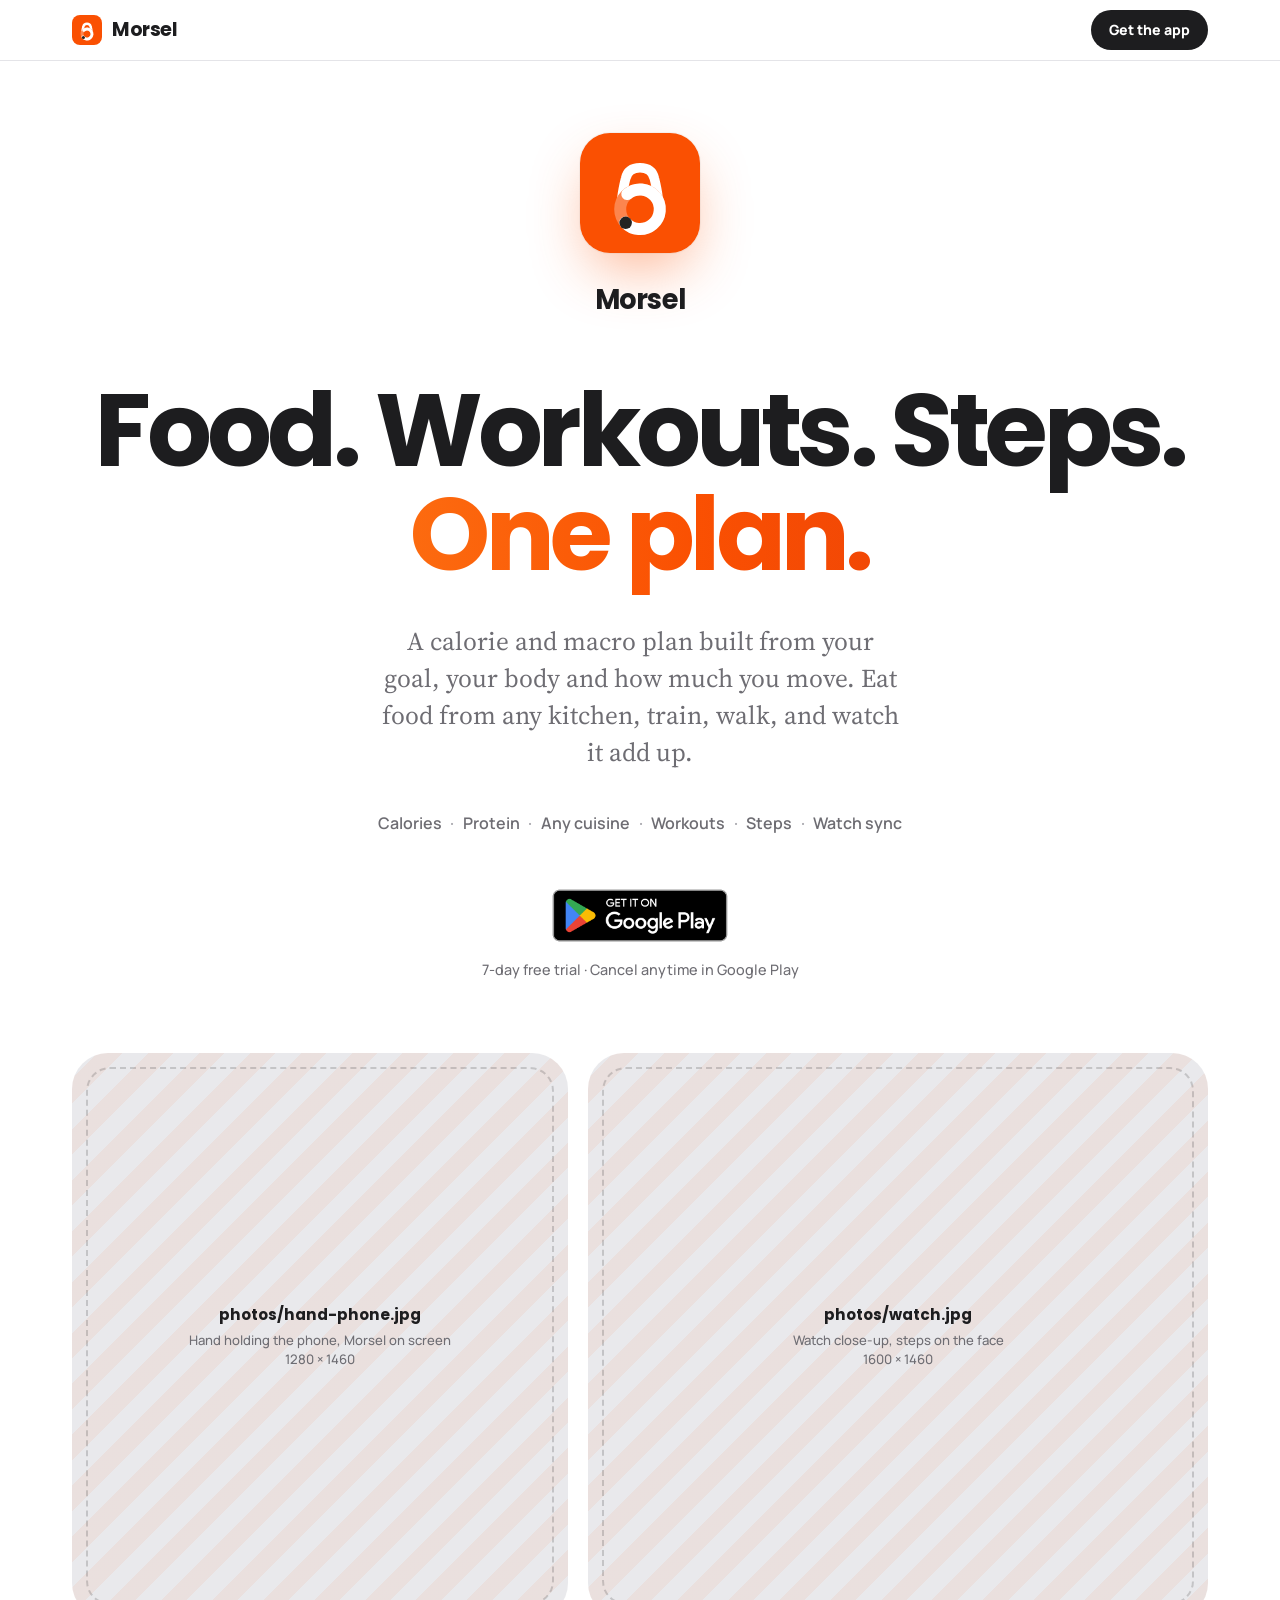
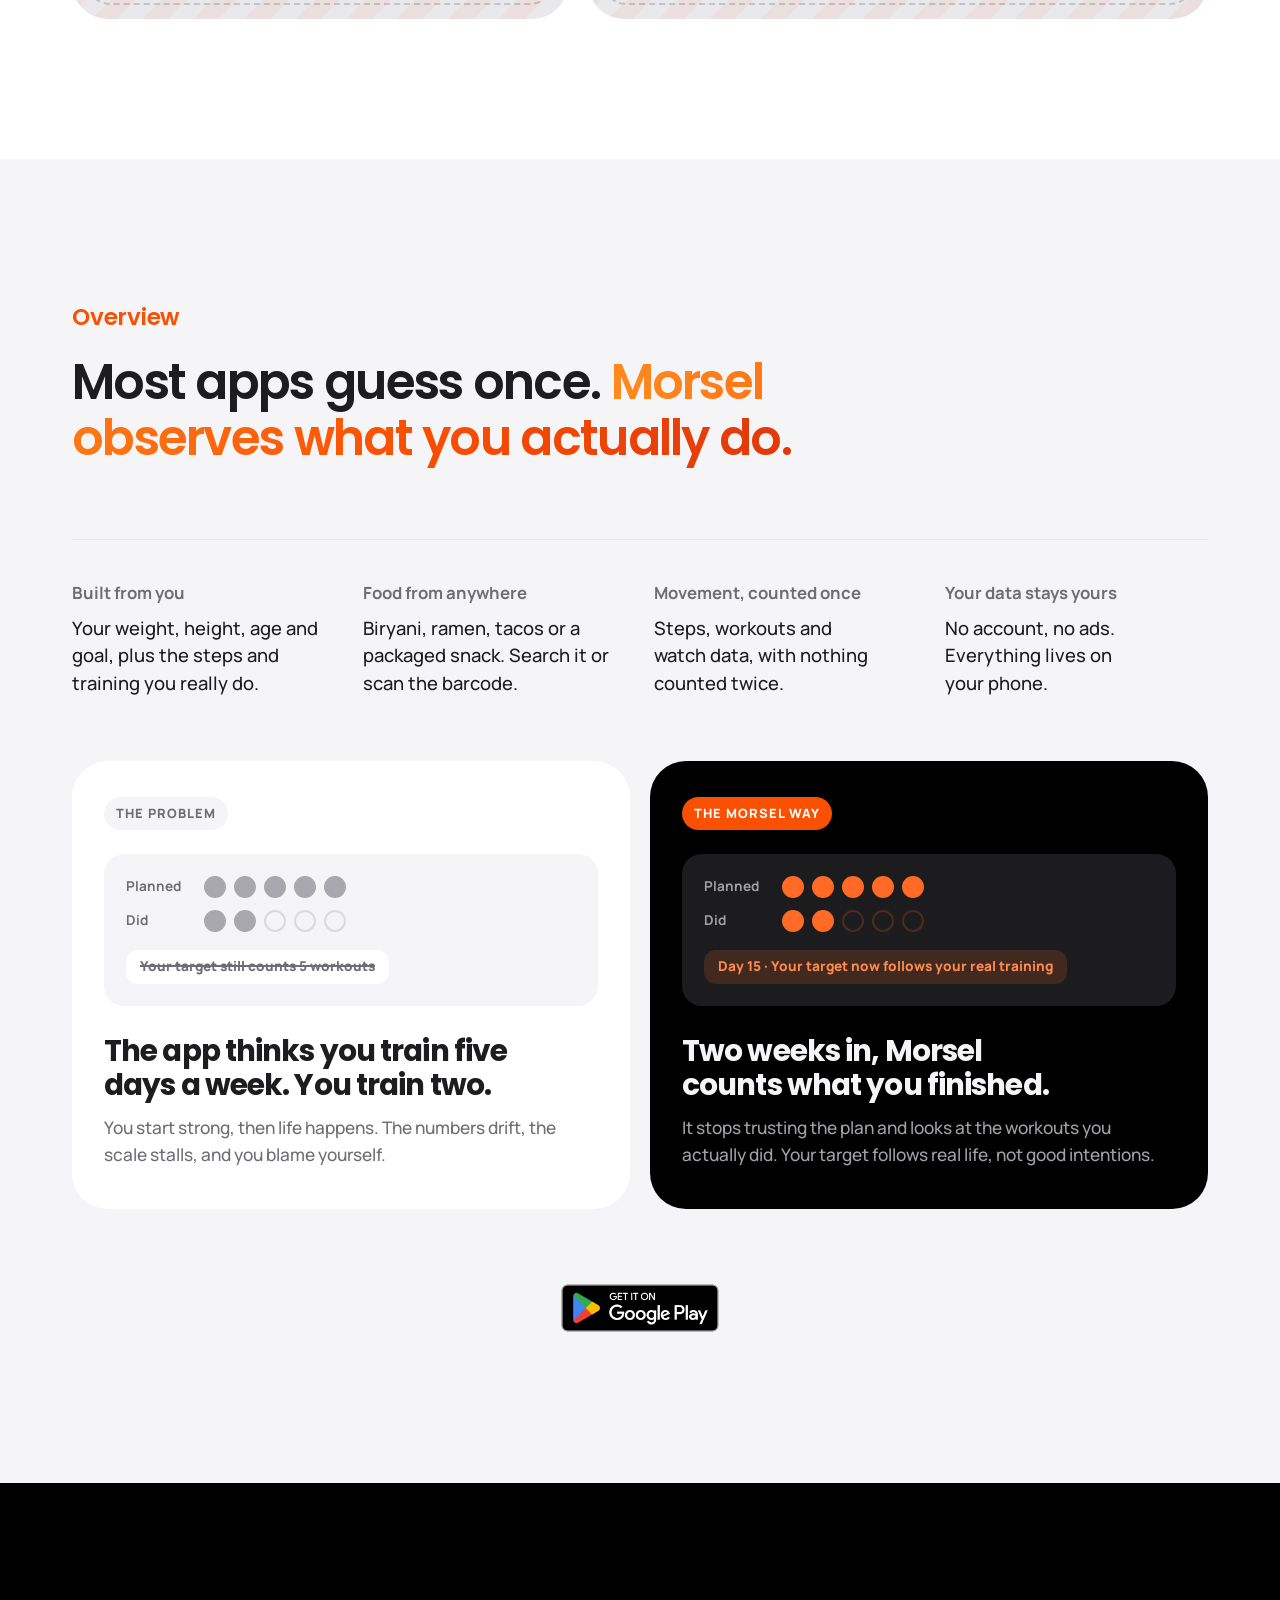
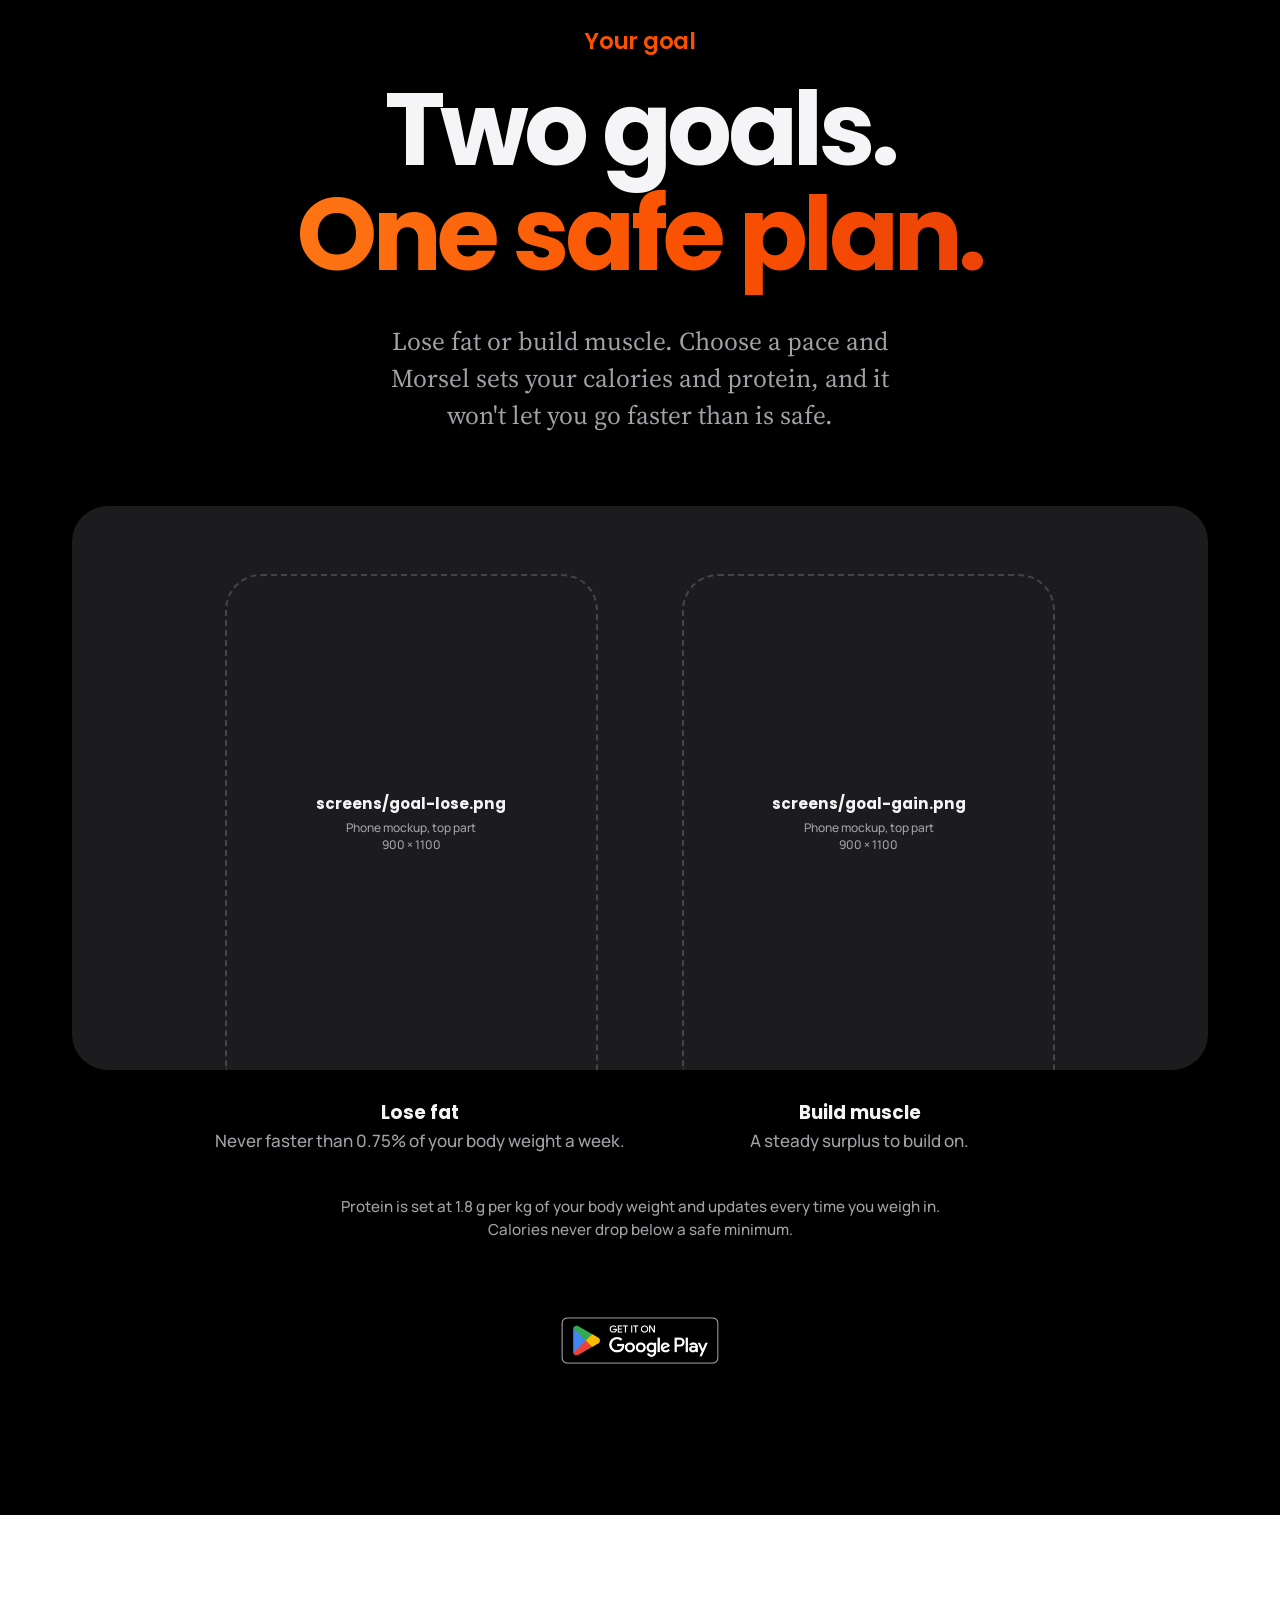
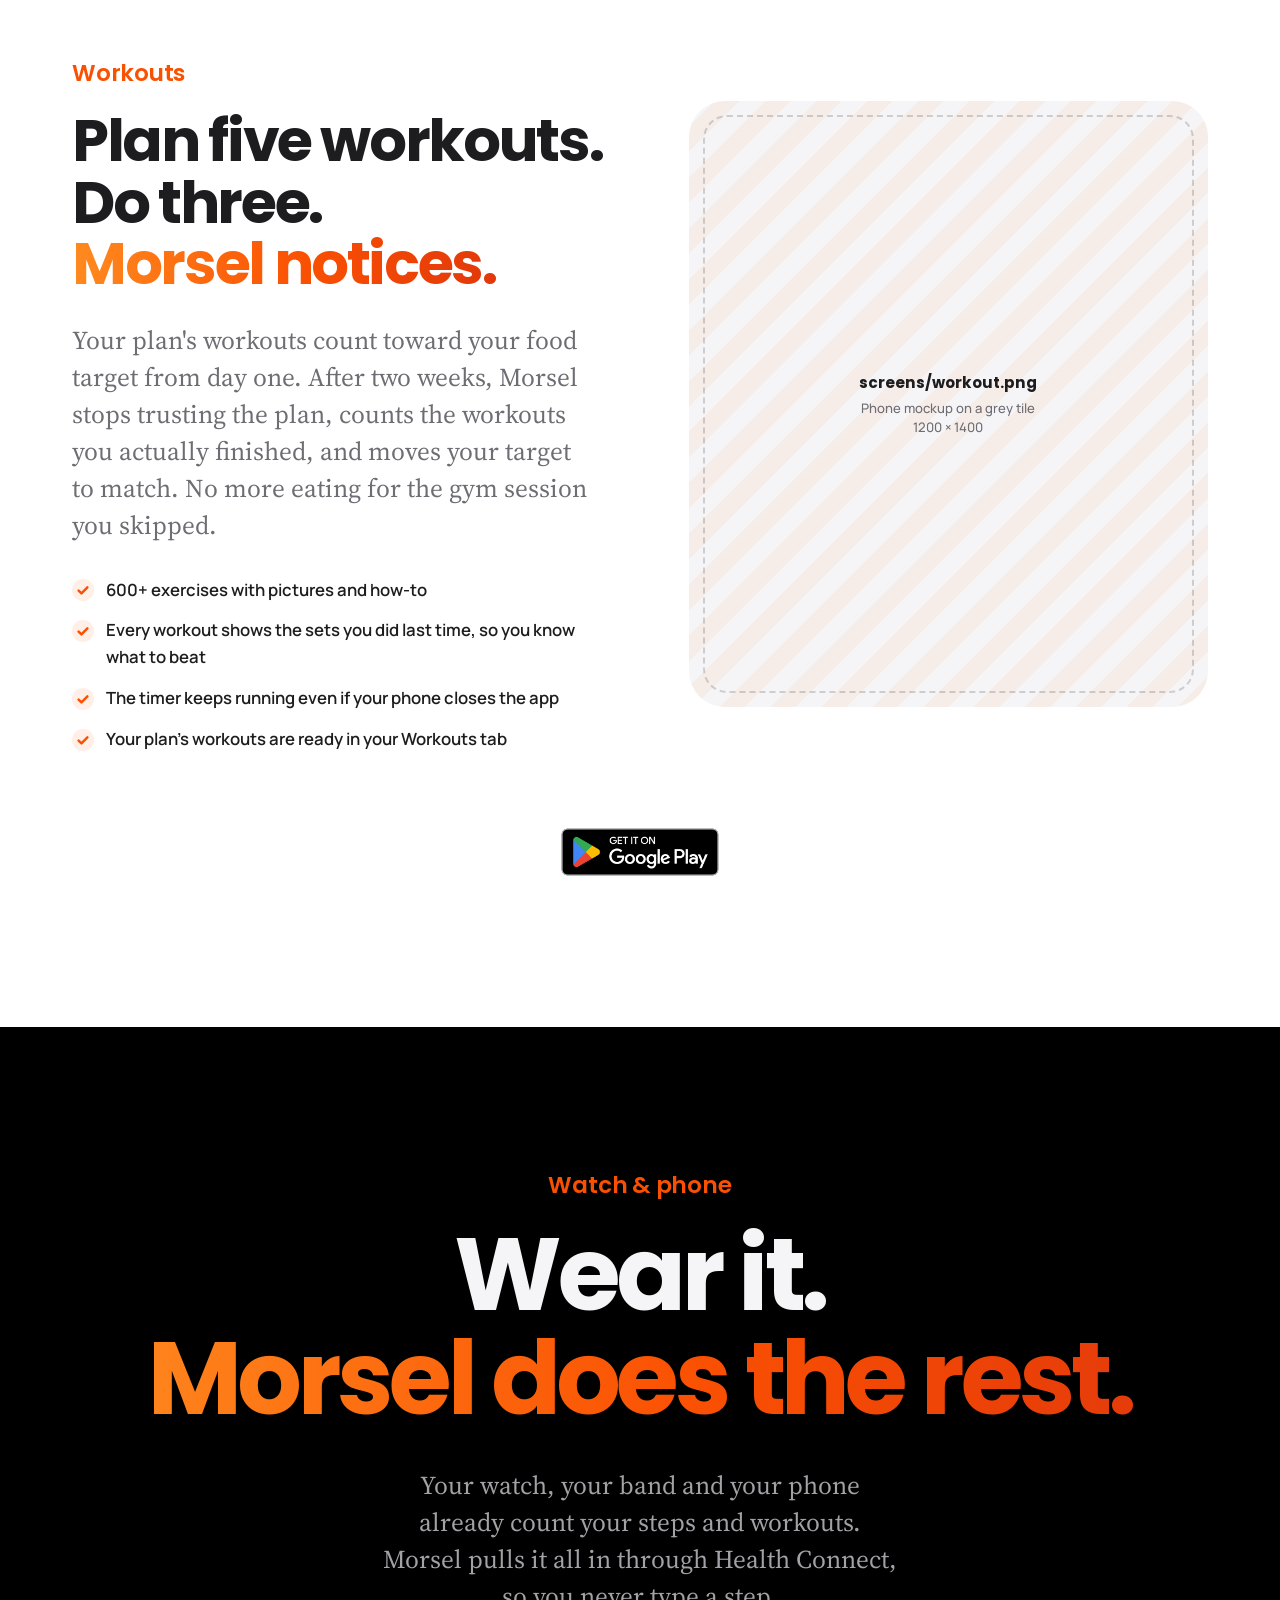
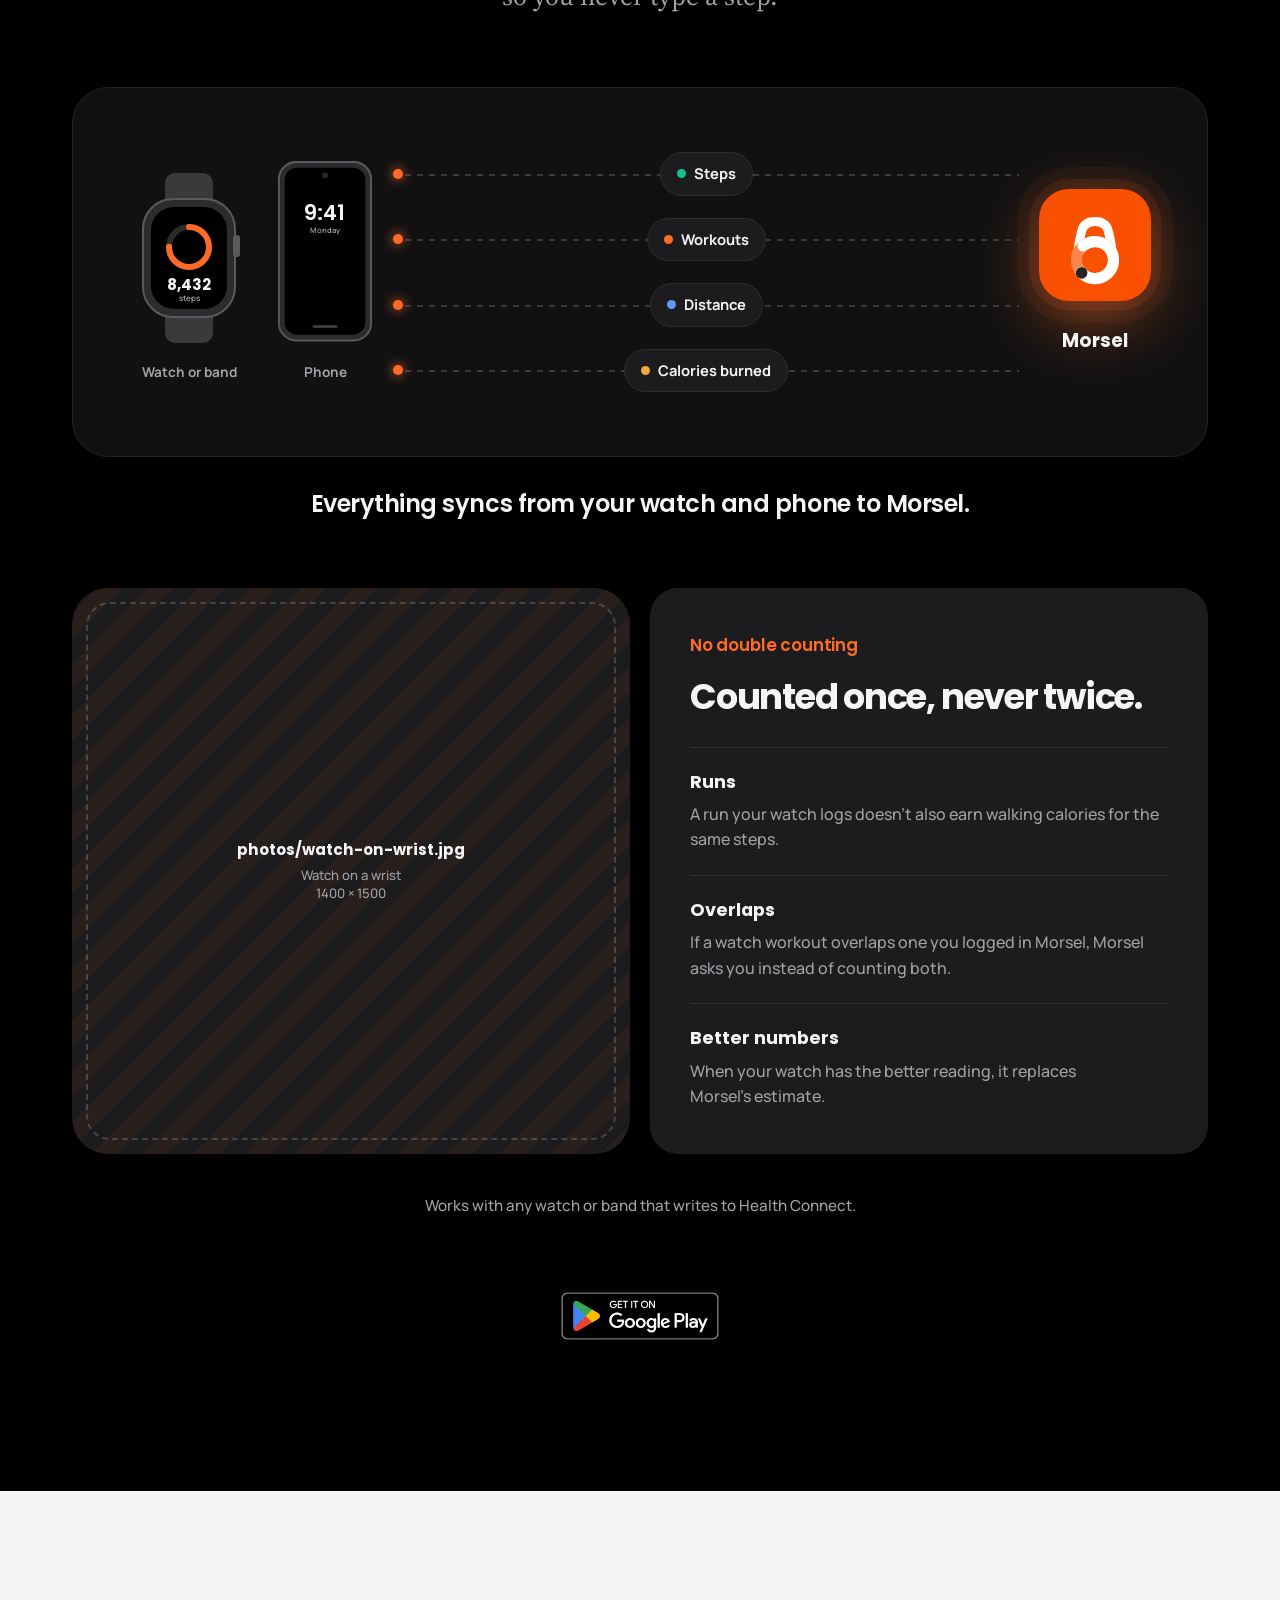
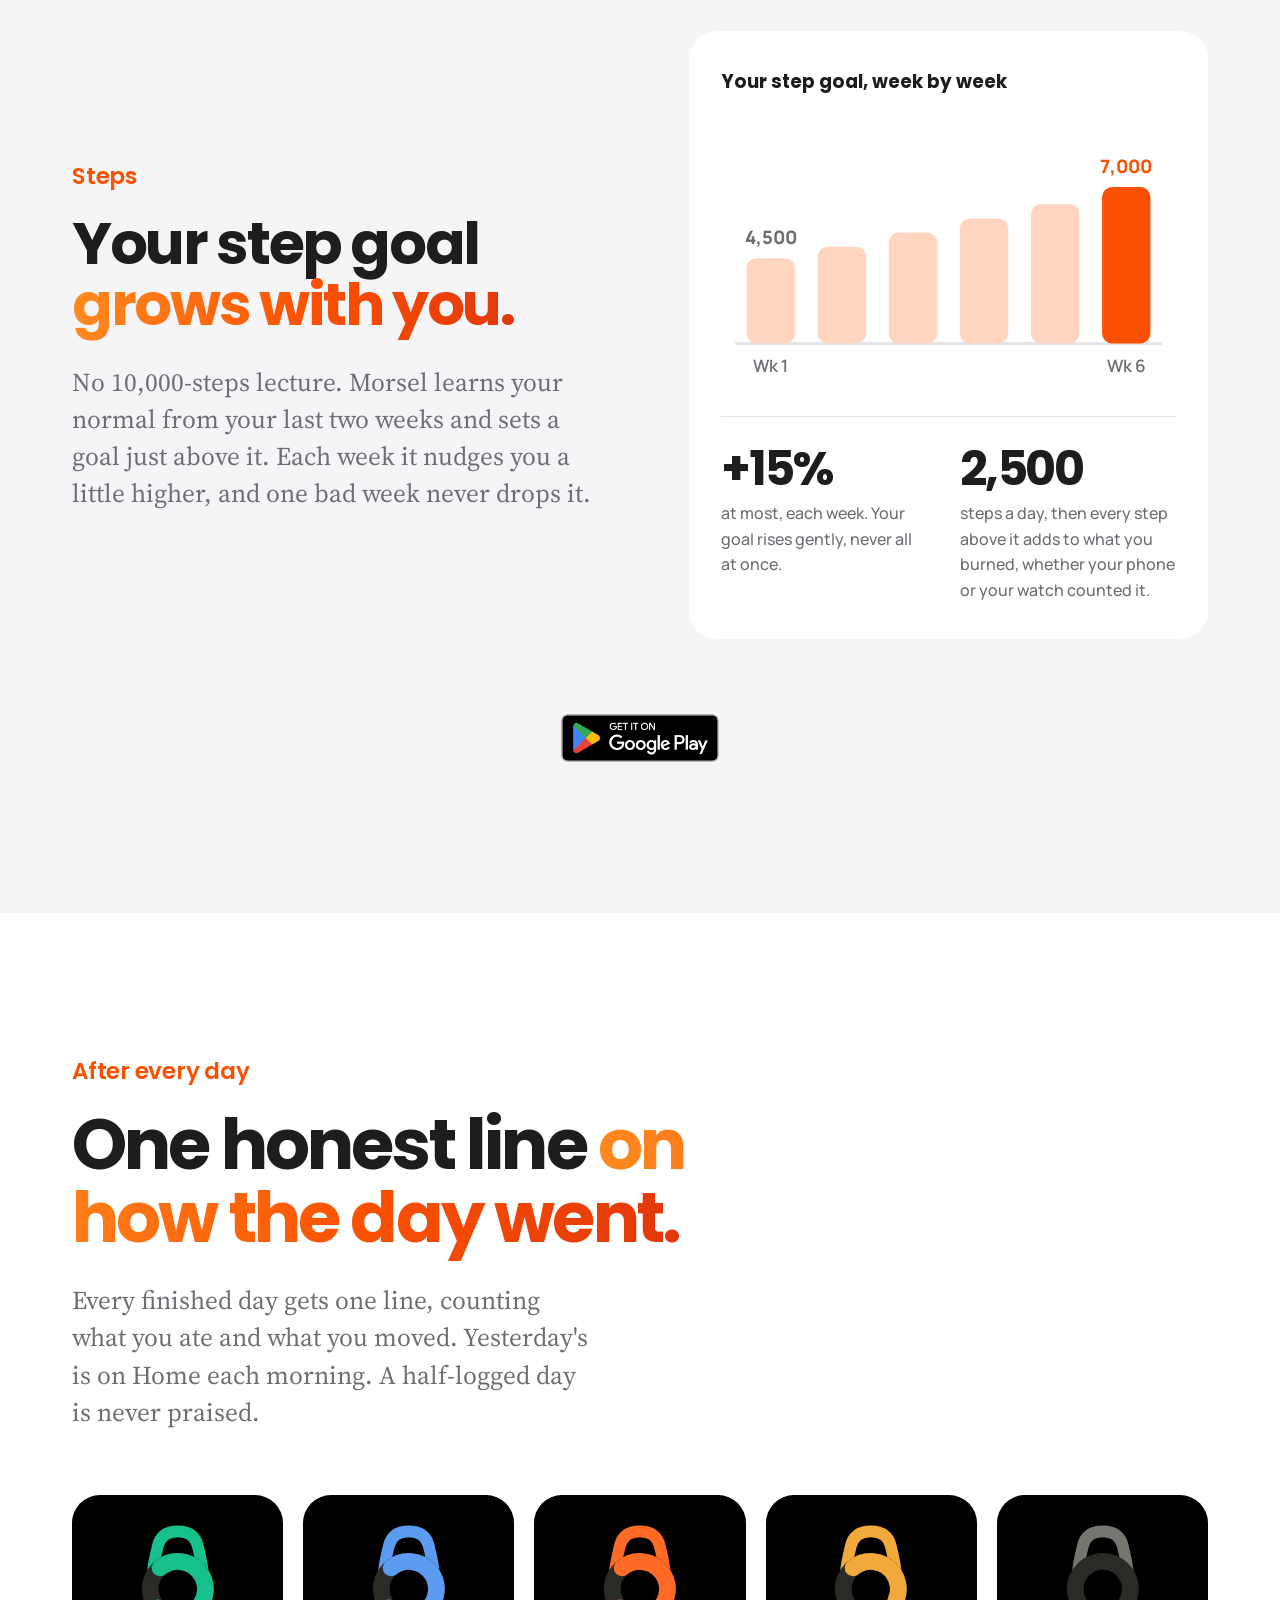
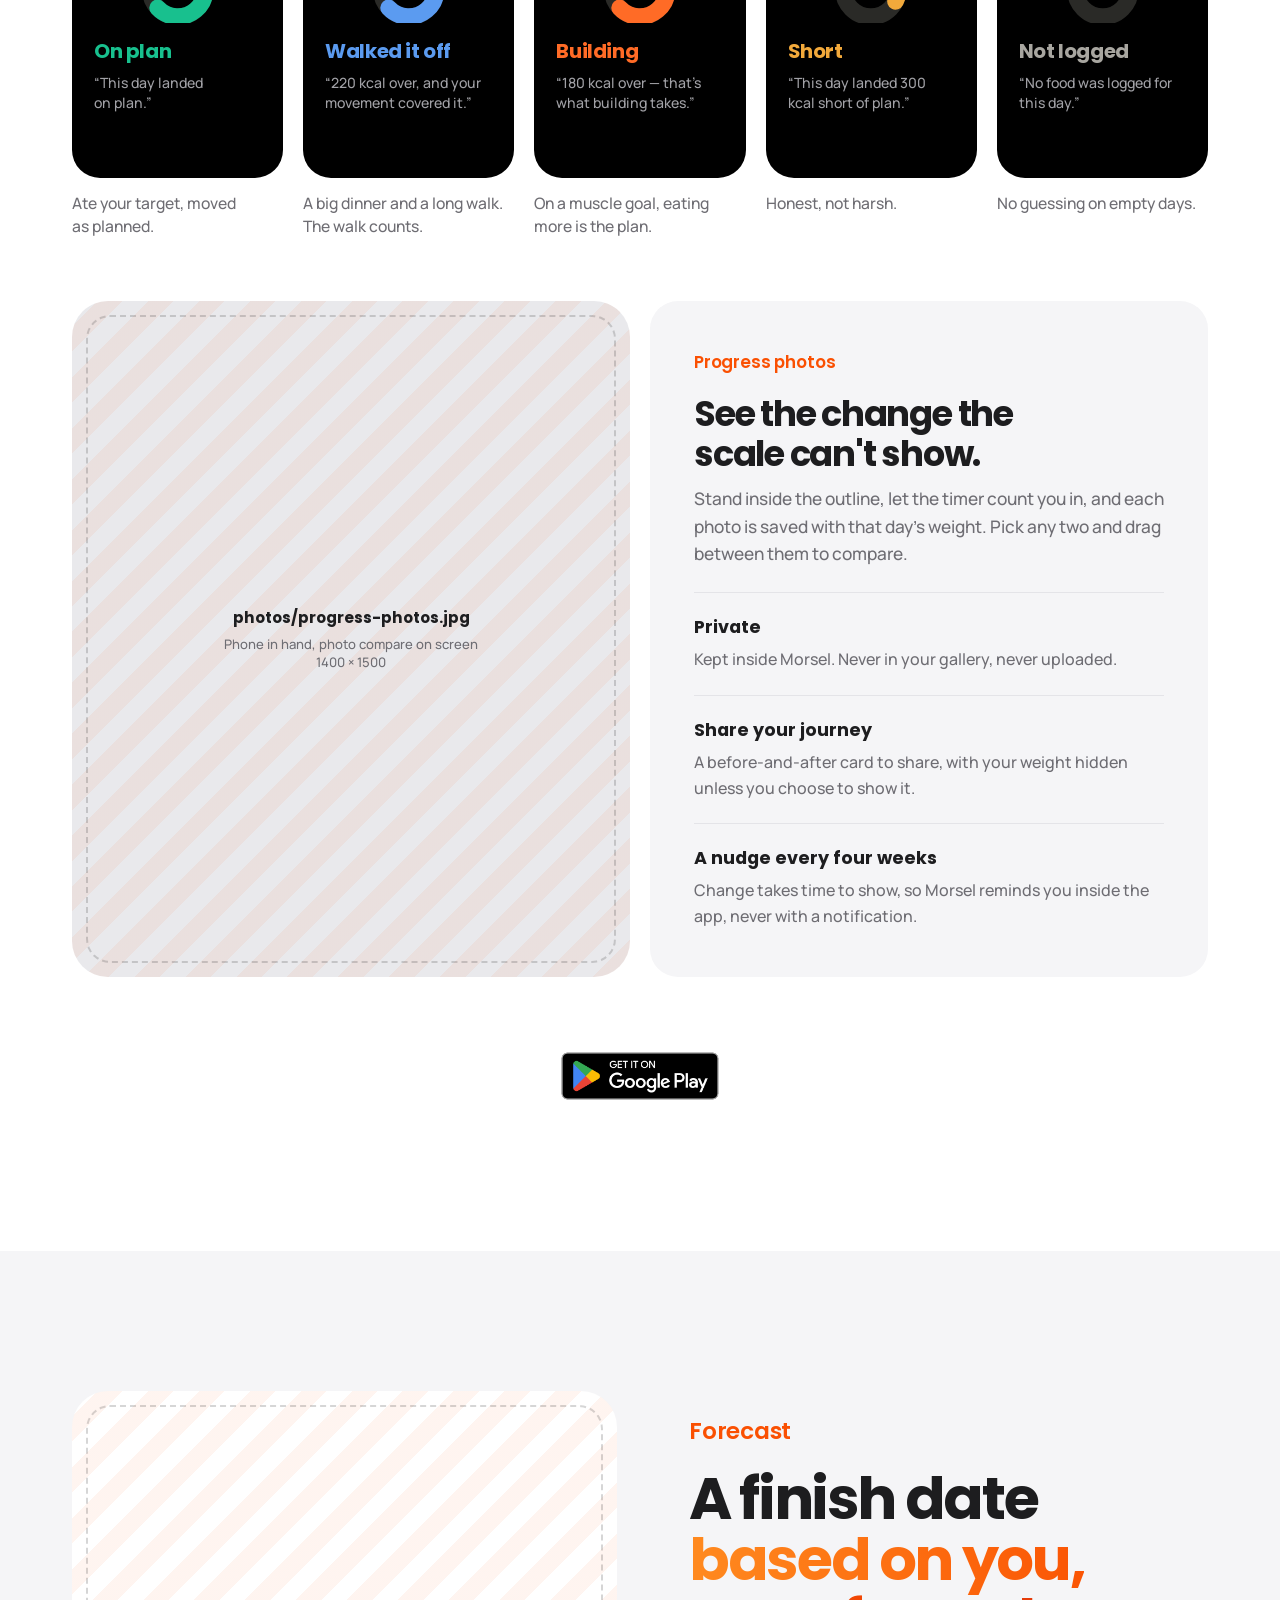
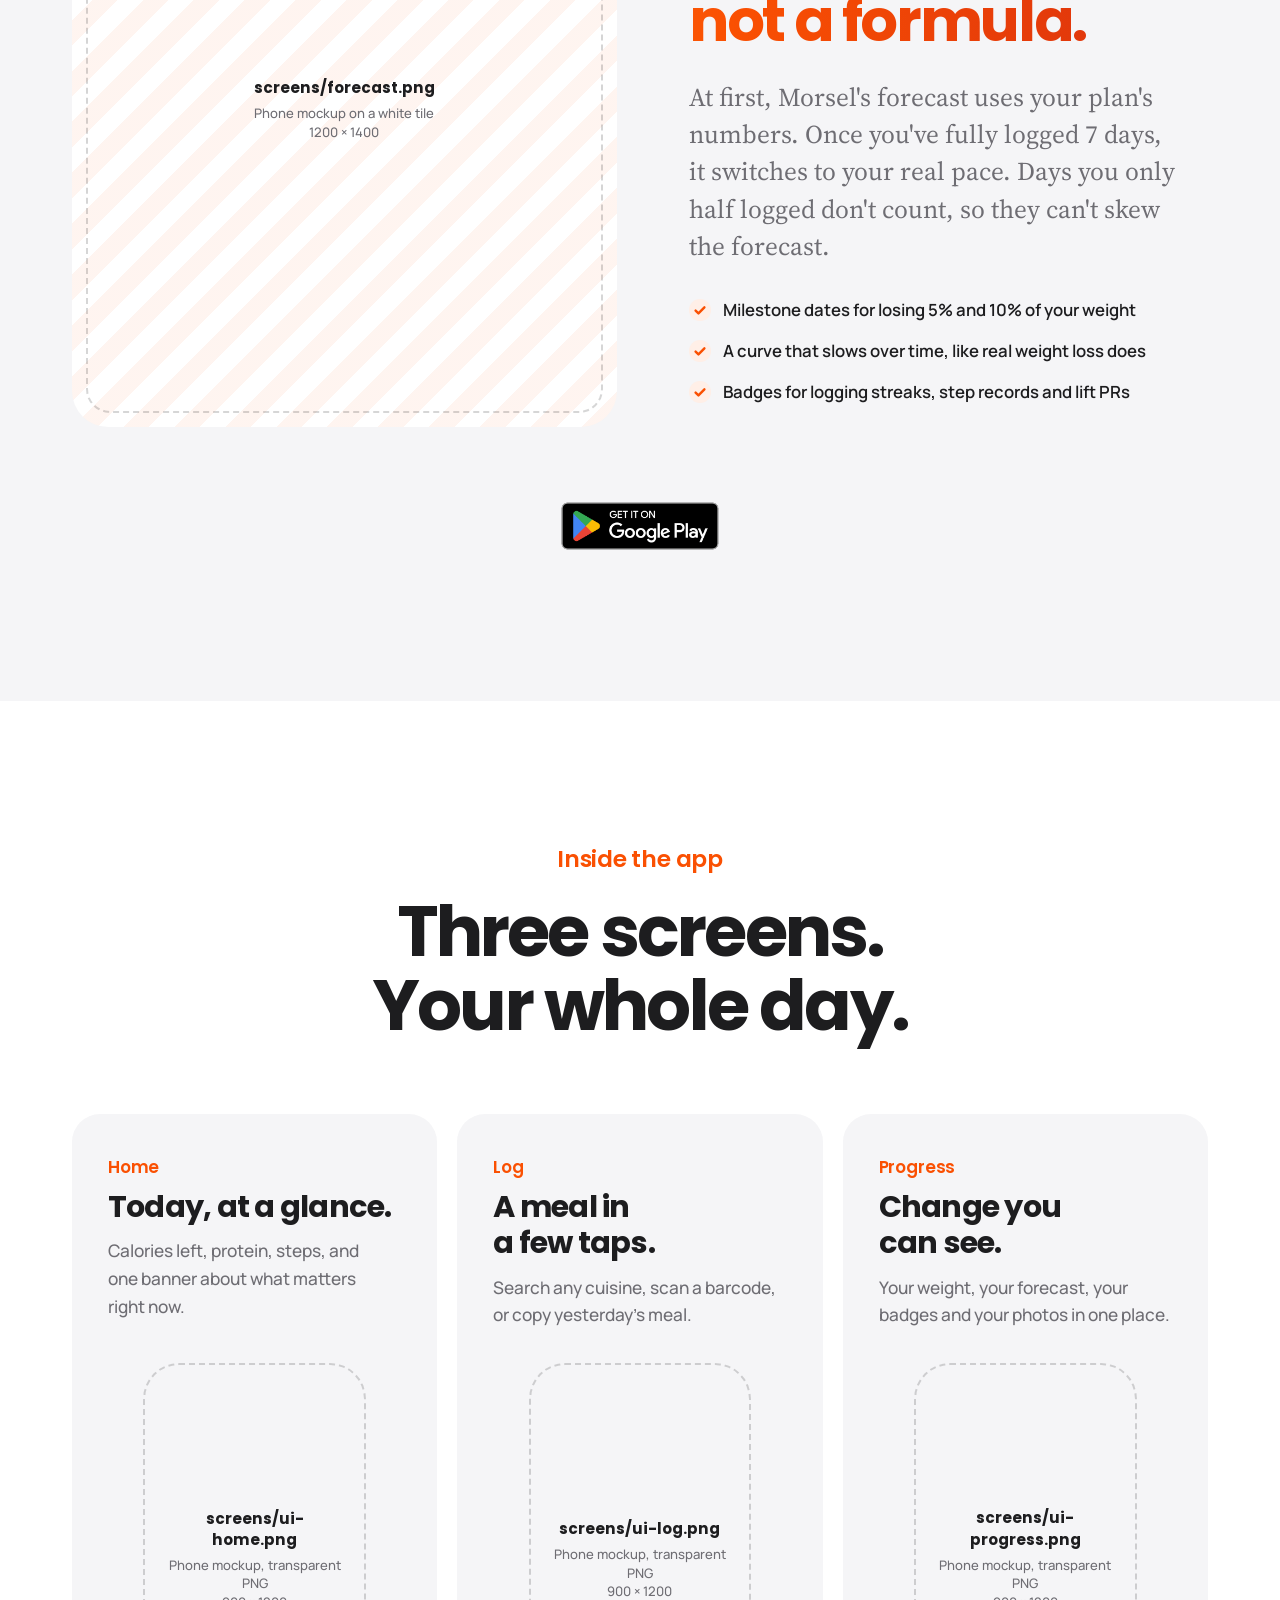
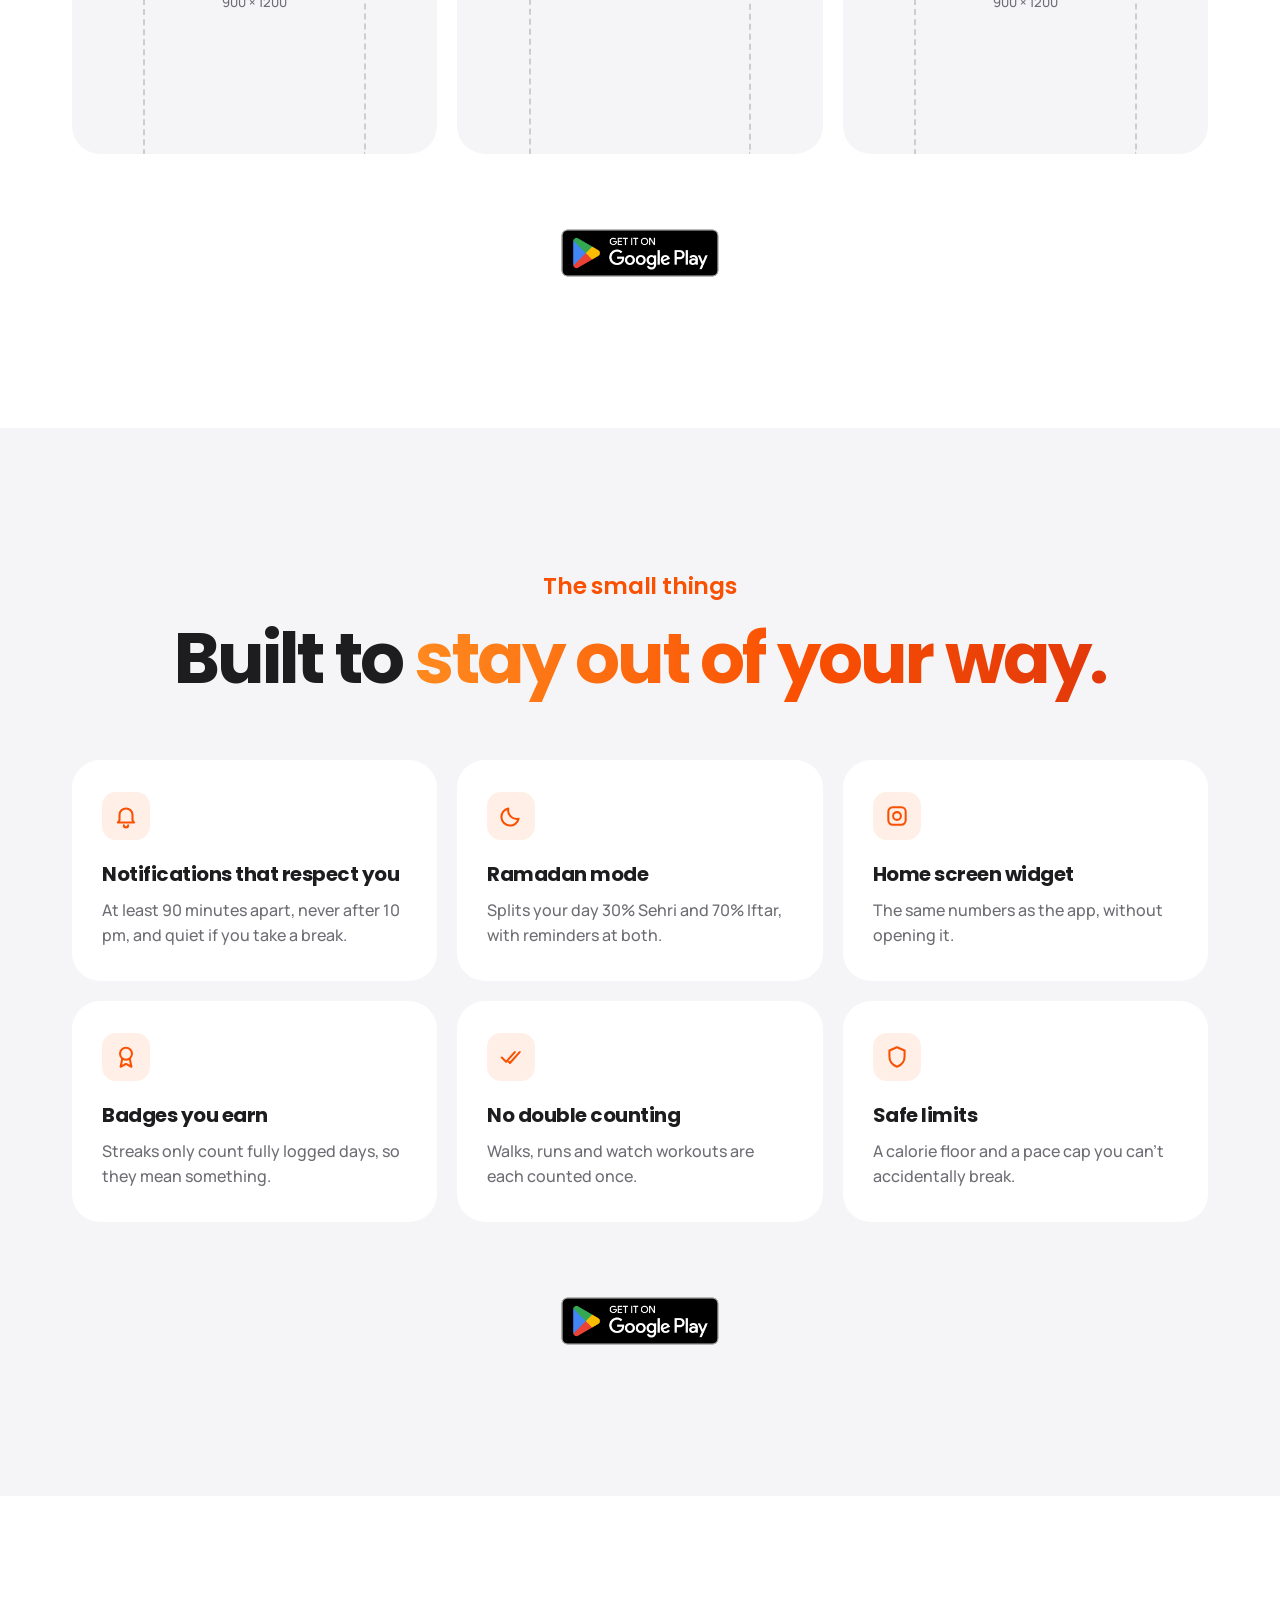
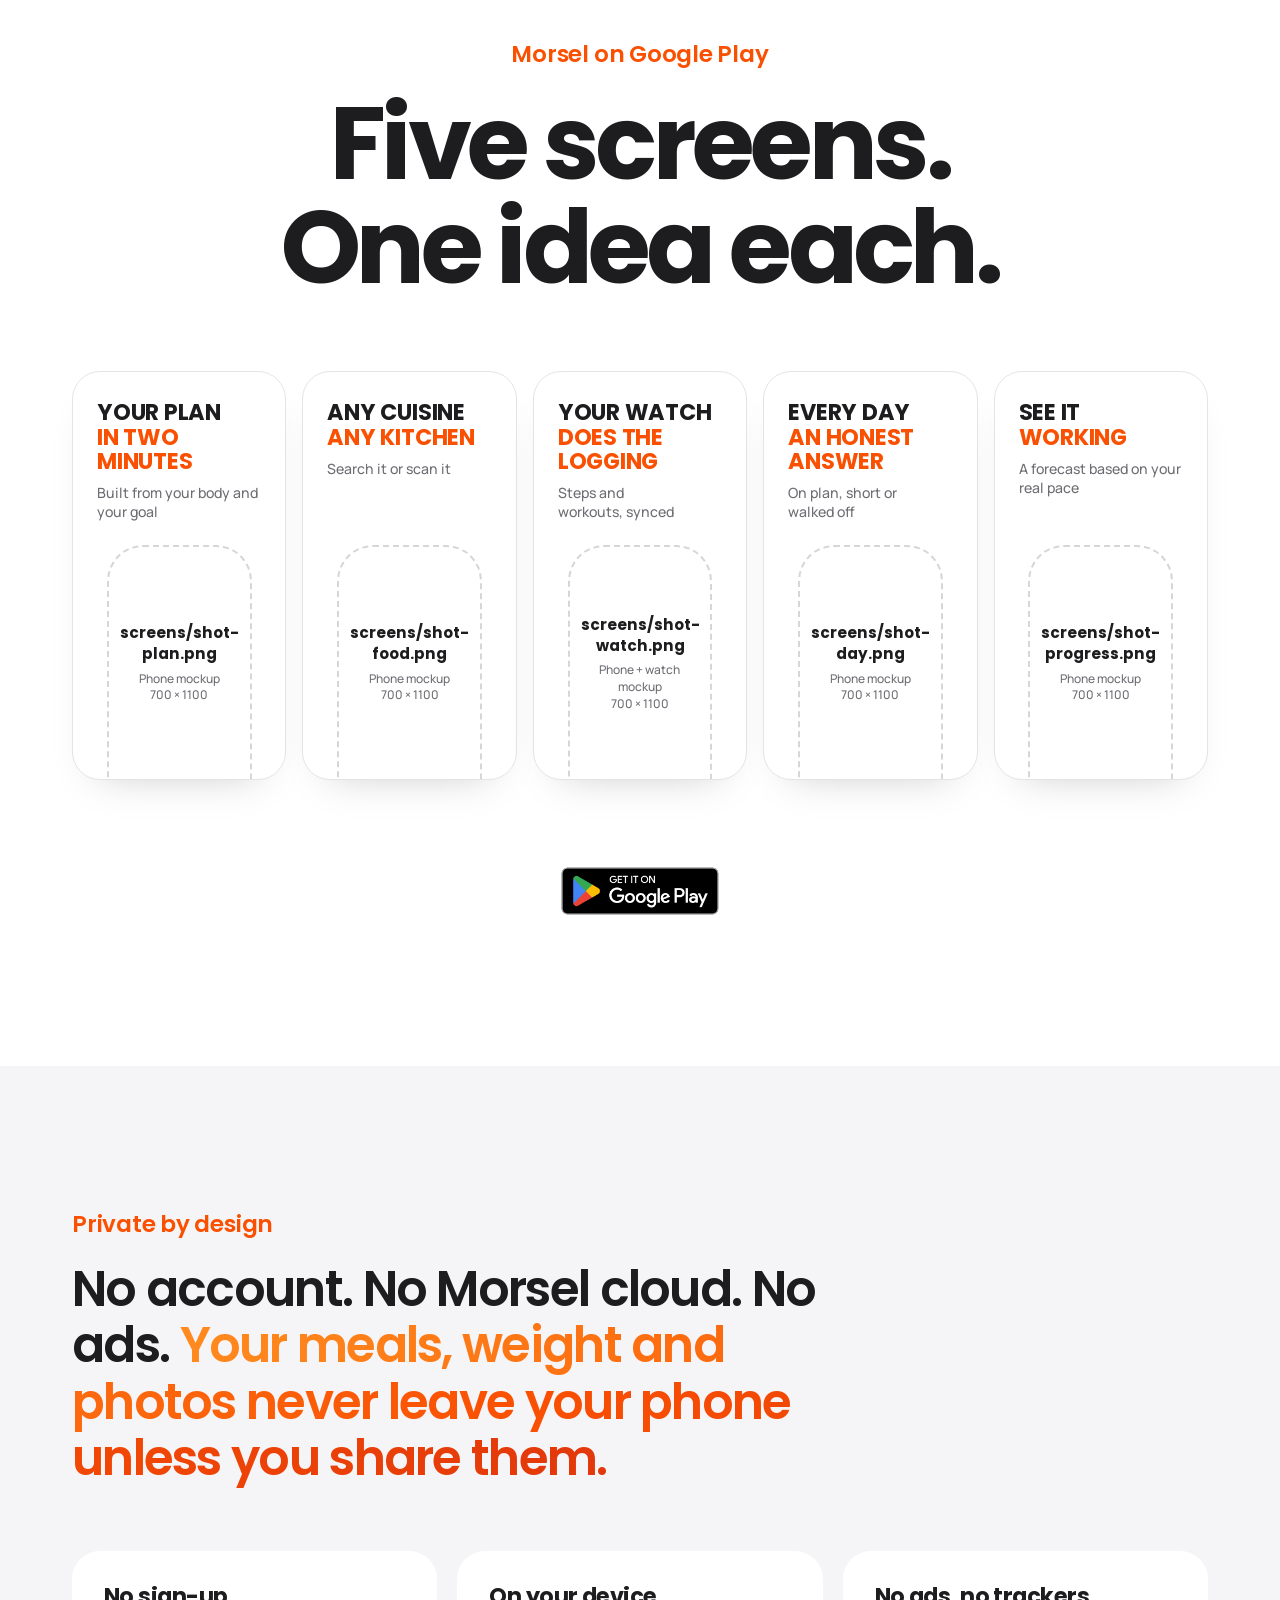
==== commit 38822256: "websiote wordings" ====
--- a/index.html
+++ b/index.html
@@ -322,12 +322,12 @@
       </div>
     </section>
 
-    <!-- ============ 7. EVERY EVENING ============ -->
+    <!-- ============ 7. AFTER EVERY DAY ============ -->
     <section class="sec">
       <div class="wrap">
-        <p class="kicker">Every evening</p>
+        <p class="kicker">After every day</p>
         <h2 class="big narrow">One honest line <span class="grad">on how the day went.</span></h2>
-        <p class="serif lede lede-left">When a day ends, Morsel tells you how it landed, counting what you ate and what you moved. A half-logged day says it was half logged. It doesn't get praised.</p>
+        <p class="serif lede lede-left">Every finished day gets one line, counting what you ate and what you moved. Yesterday's is on Home each morning. A half-logged day is never praised.</p>
 
         <div class="states">
           <div class="state">
@@ -342,7 +342,7 @@
             <div class="state-card">
               <svg viewBox="22 24 56 60" aria-hidden="true"><path d="M35 54C35.5 49 36.5 44 38 38Q40 29 50 29Q60 29 62 38C63.5 44 64.5 49 65 54" fill="none" stroke="#5B9BF0" stroke-width="7" stroke-linecap="round"/><circle cx="50" cy="63.5" r="16.5" fill="none" stroke="#2A2A27" stroke-width="10"/><circle cx="50" cy="63.5" r="16.5" fill="none" stroke="#5B9BF0" stroke-width="10" stroke-linecap="round" stroke-dasharray="76.72 103.67" transform="rotate(-130 50 63.5)"/></svg>
               <p class="state-name" style="color:#5B9BF0">Walked it off</p>
-              <p class="state-line">“You ate 220 kcal over target, and your movement made up for it.”</p>
+              <p class="state-line">“220 kcal over, and your movement covered it.”</p>
             </div>
             <p class="state-desc">A big dinner and a long walk. The walk counts.</p>
           </div>
@@ -350,7 +350,7 @@
             <div class="state-card">
               <svg viewBox="22 24 56 60" aria-hidden="true"><path d="M35 54C35.5 49 36.5 44 38 38Q40 29 50 29Q60 29 62 38C63.5 44 64.5 49 65 54" fill="none" stroke="#FF6B26" stroke-width="7" stroke-linecap="round"/><circle cx="50" cy="63.5" r="16.5" fill="none" stroke="#2A2A27" stroke-width="10"/><circle cx="50" cy="63.5" r="16.5" fill="none" stroke="#FF6B26" stroke-width="10" stroke-linecap="round" stroke-dasharray="76.72 103.67" transform="rotate(-130 50 63.5)"/></svg>
               <p class="state-name" style="color:#FF6B26">Building</p>
-              <p class="state-line">“180 kcal above target — that is what building takes.”</p>
+              <p class="state-line">“180 kcal over — that’s what building takes.”</p>
             </div>
             <p class="state-desc">On a muscle goal, eating more is the plan.</p>
           </div>
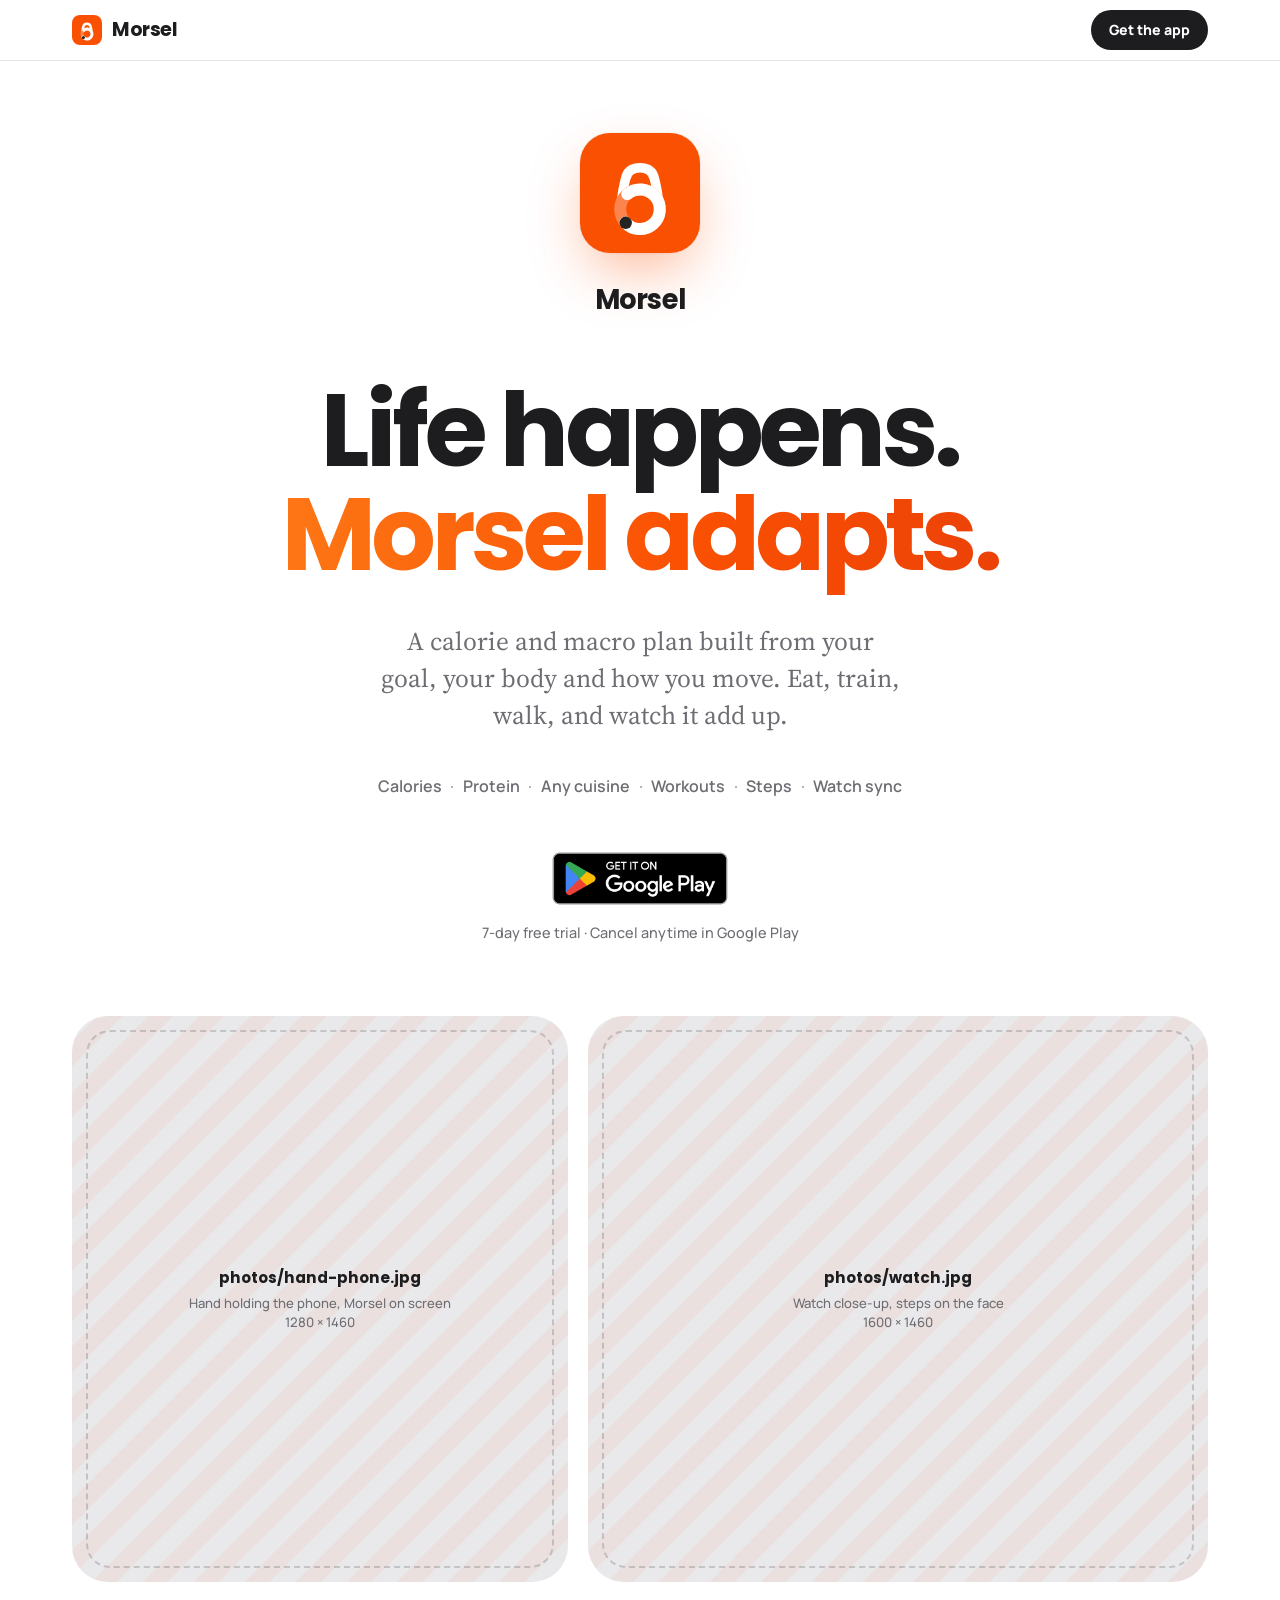
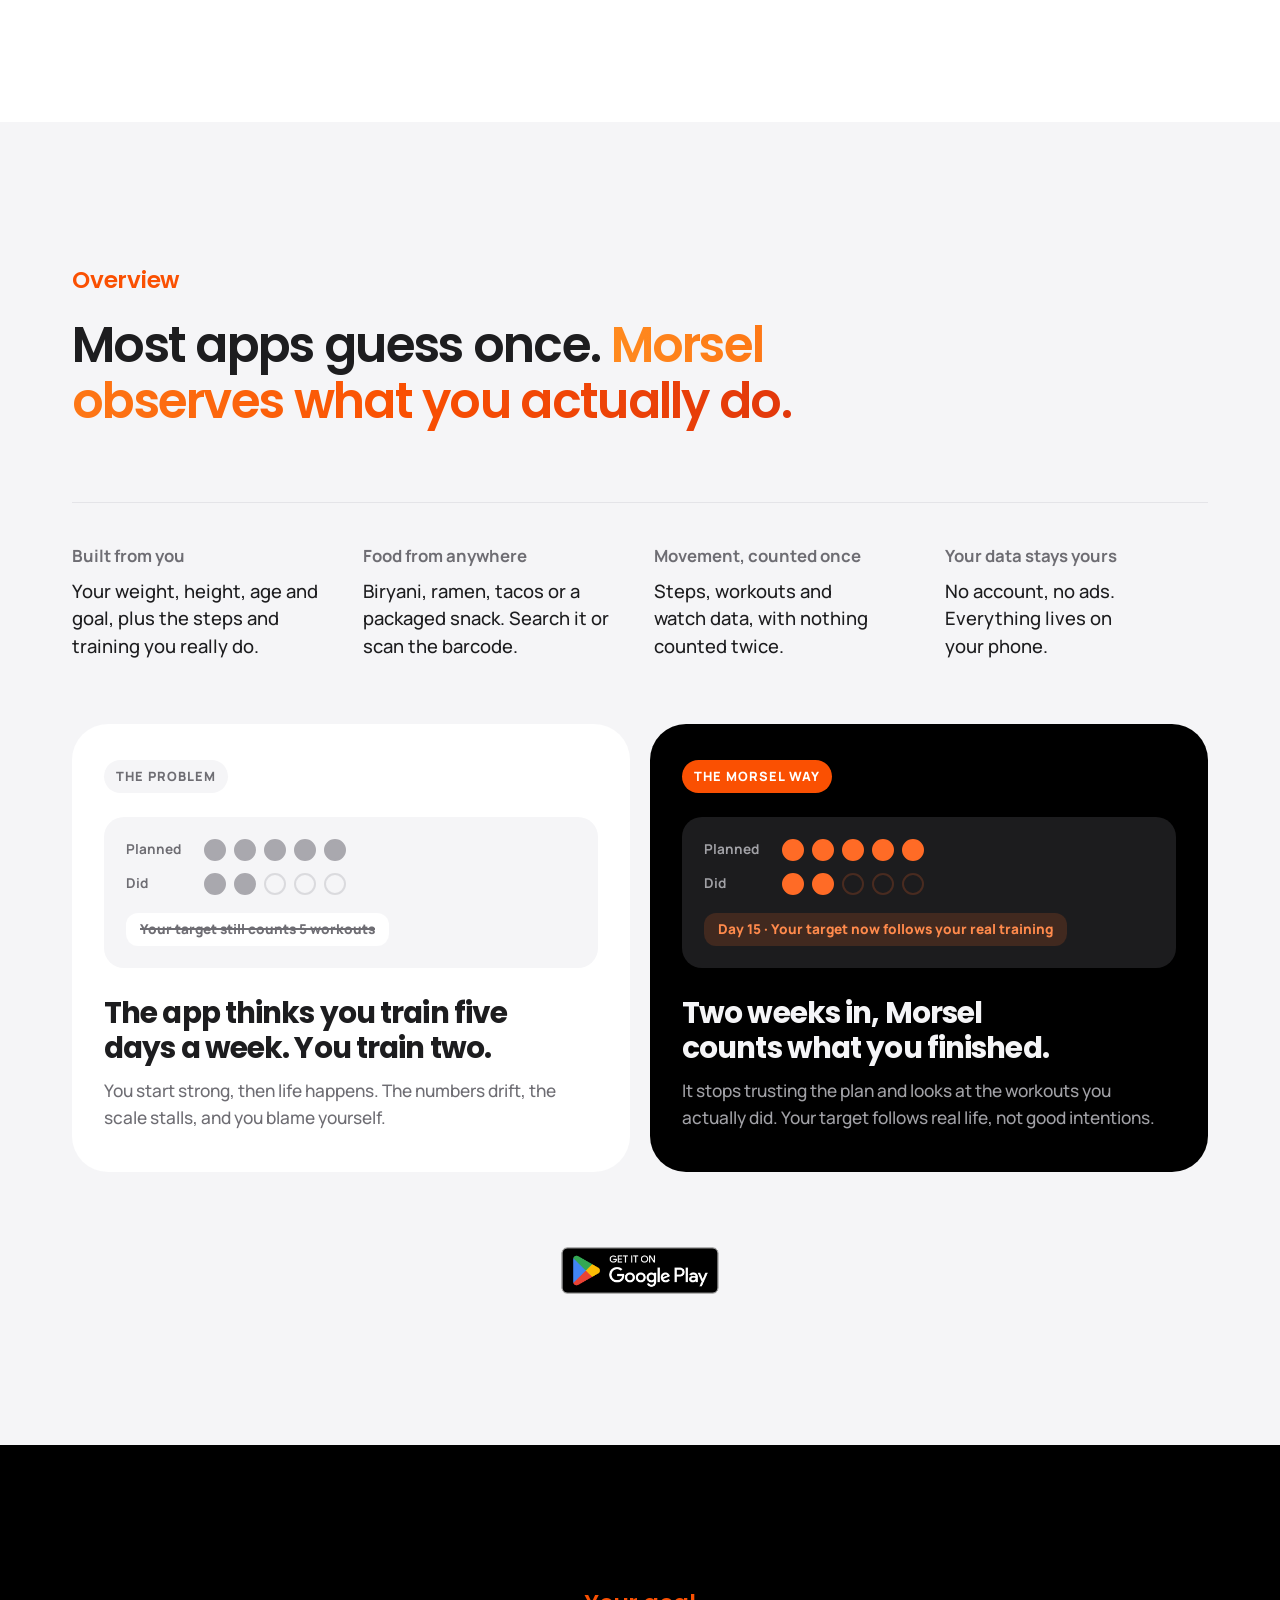
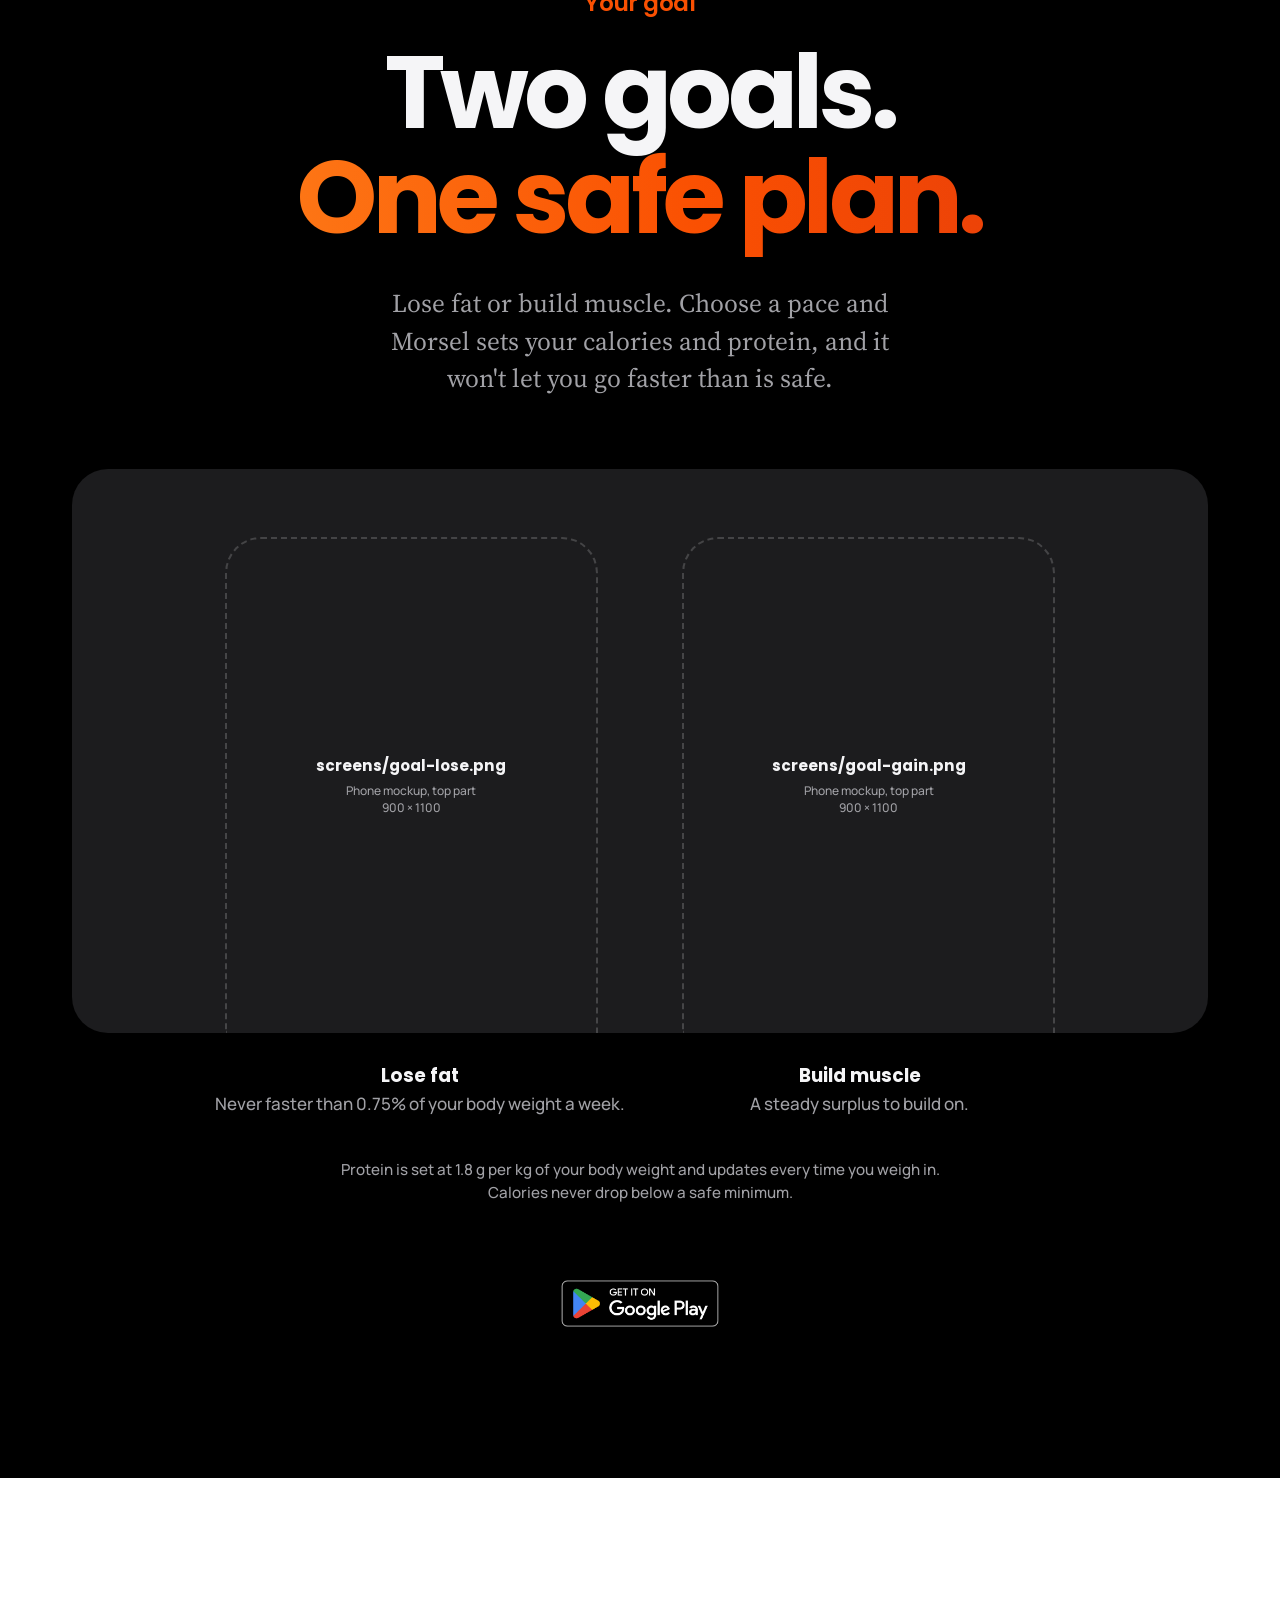
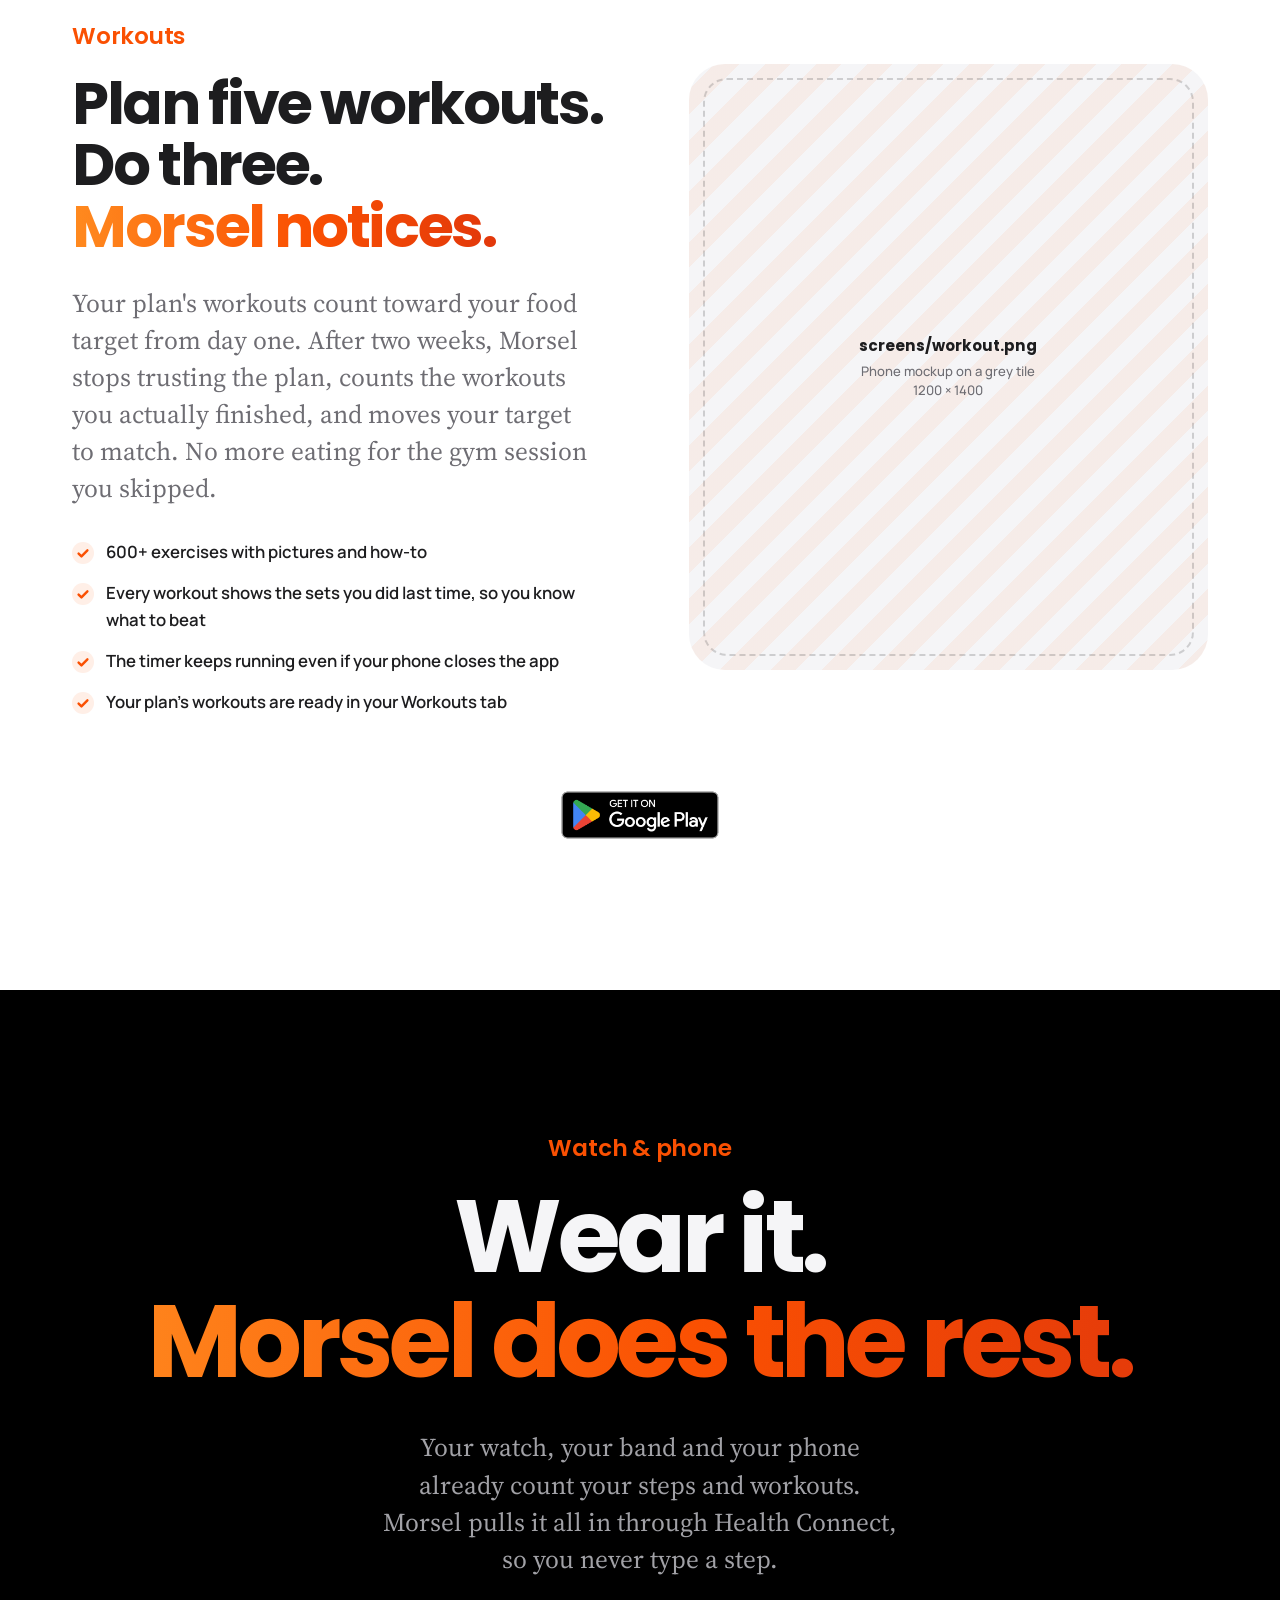
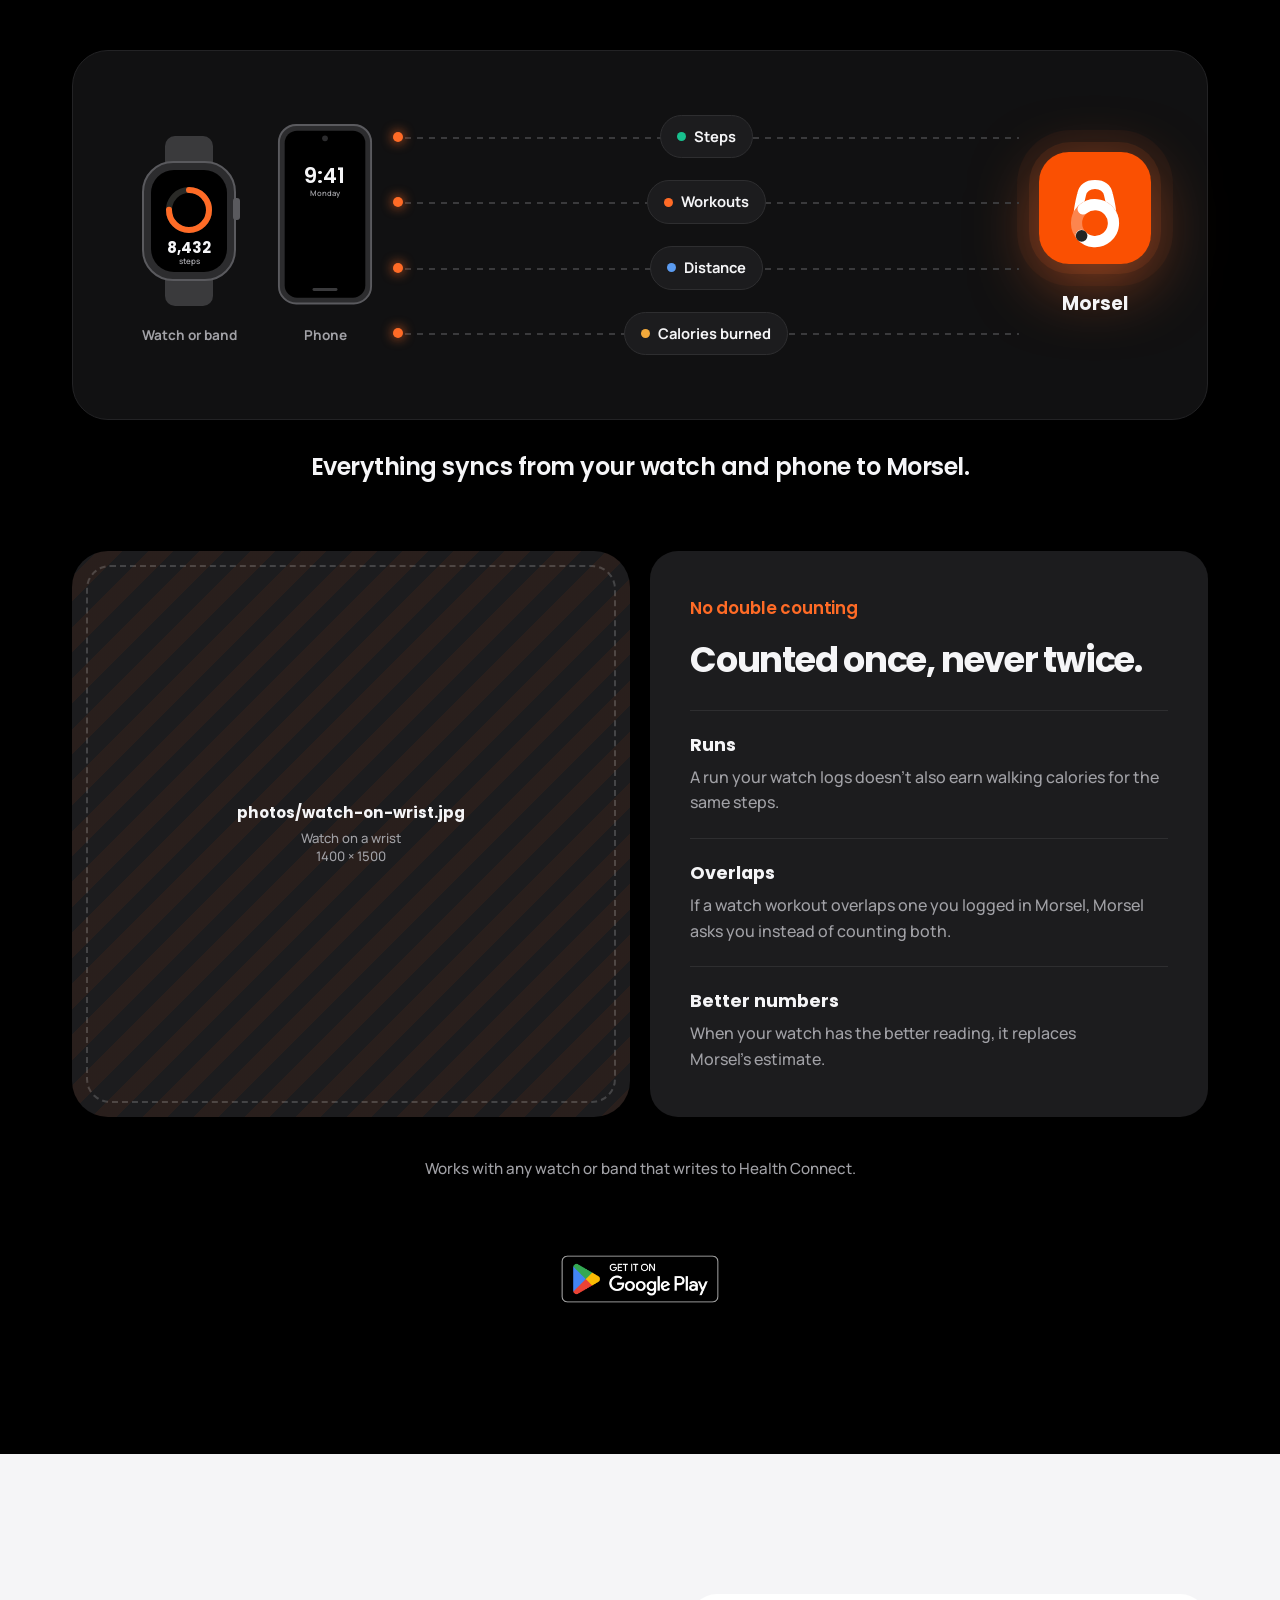
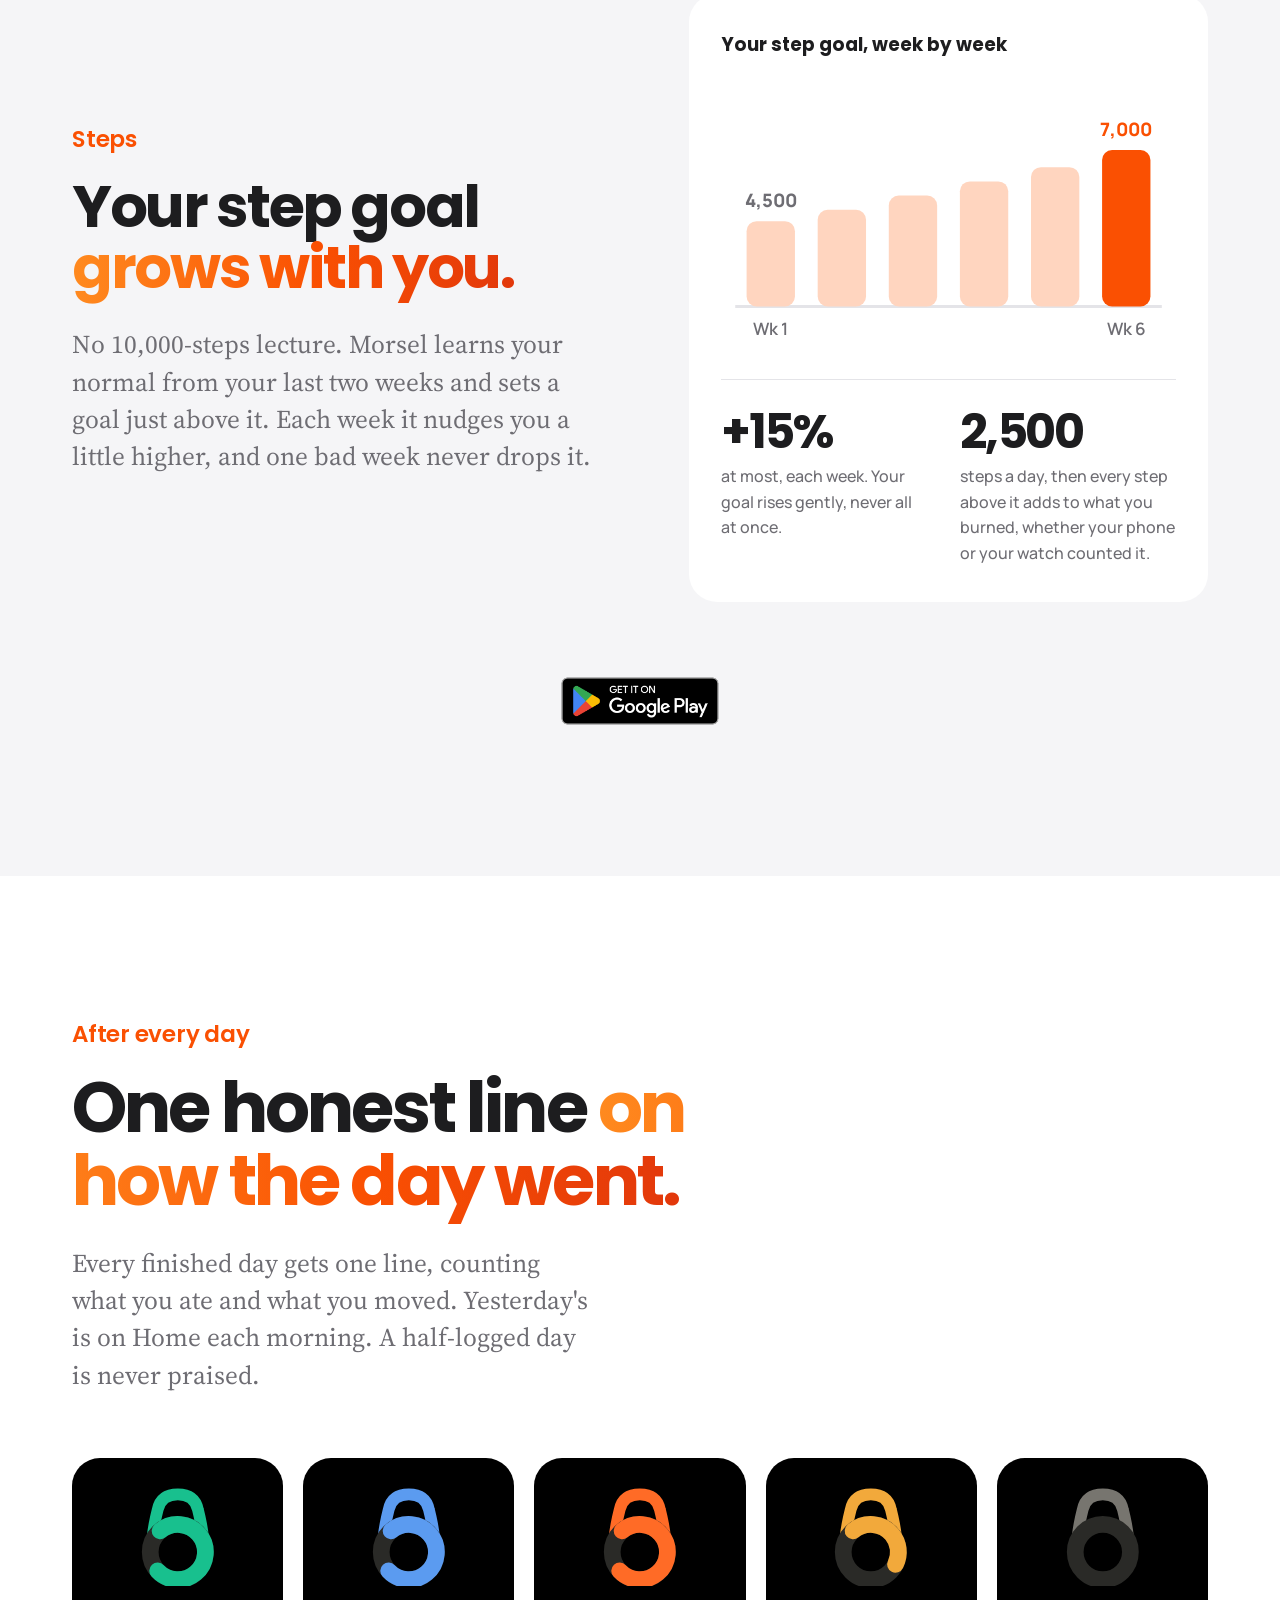
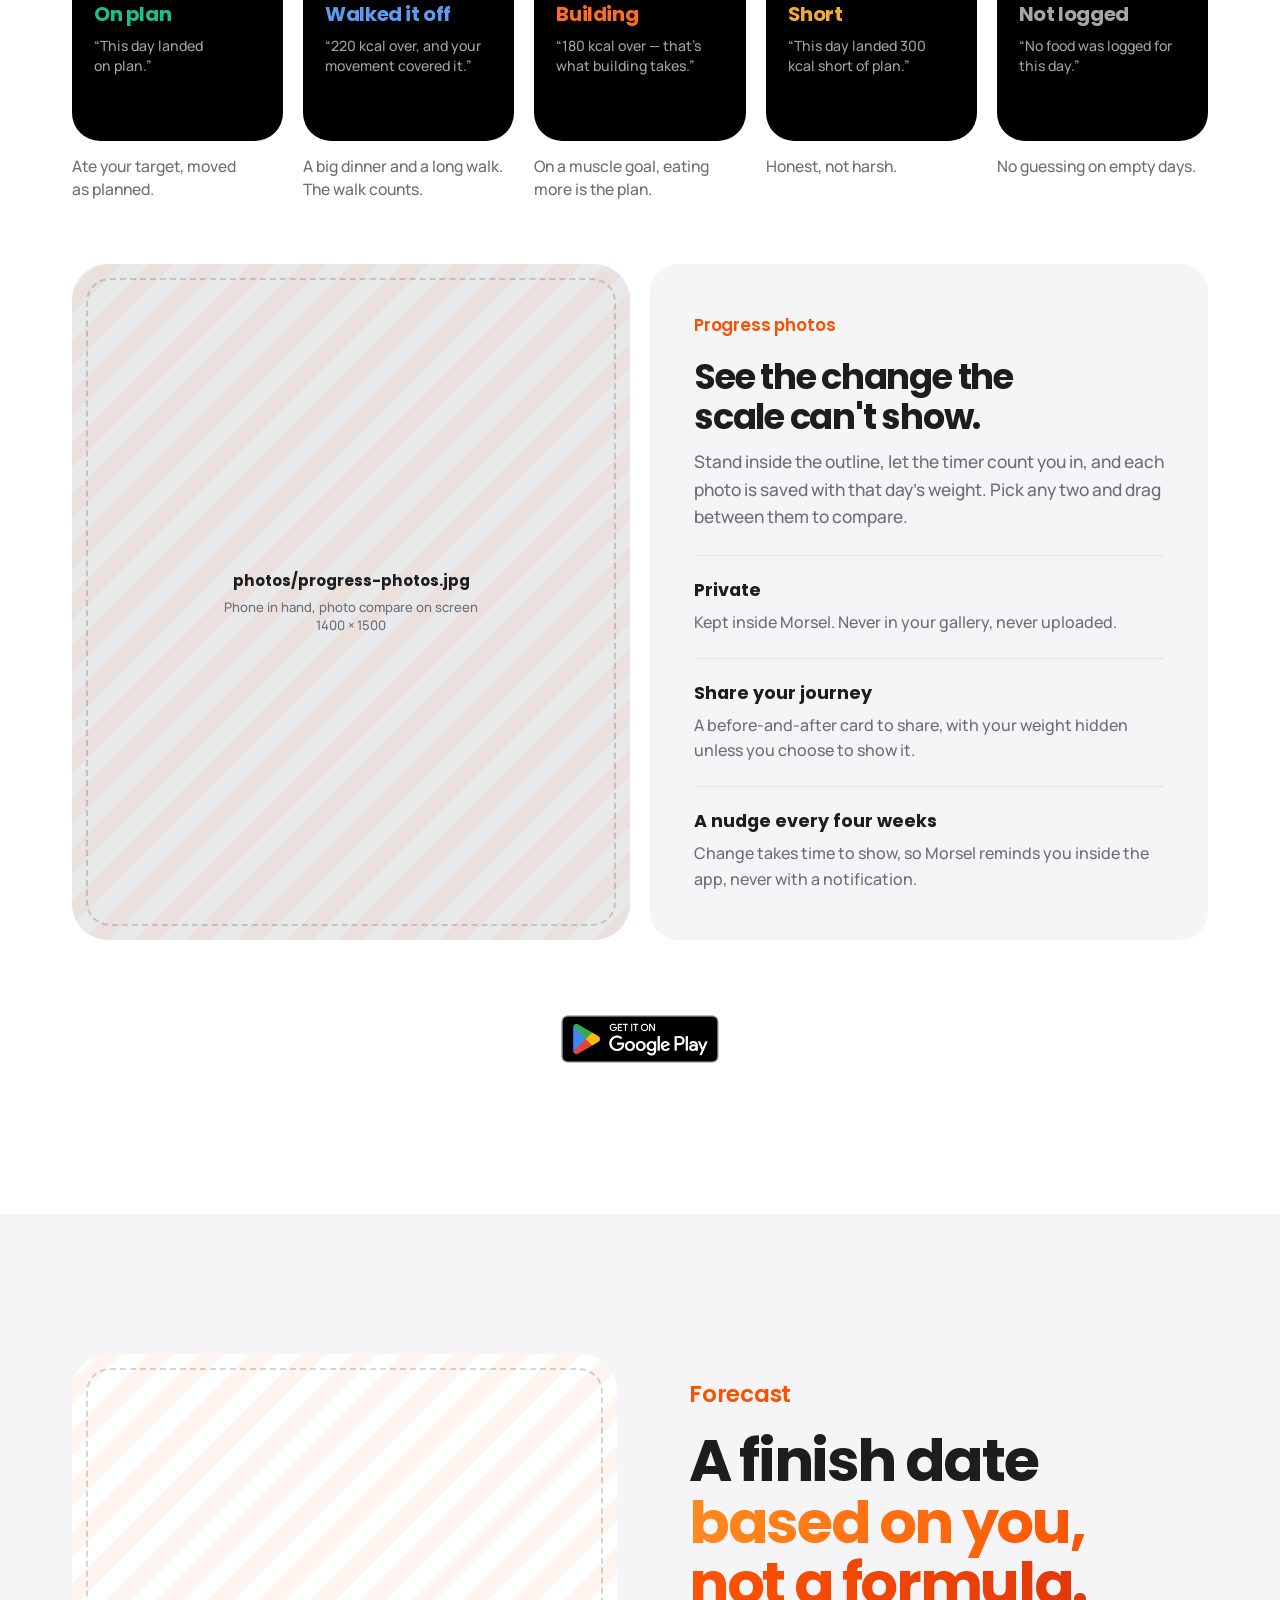
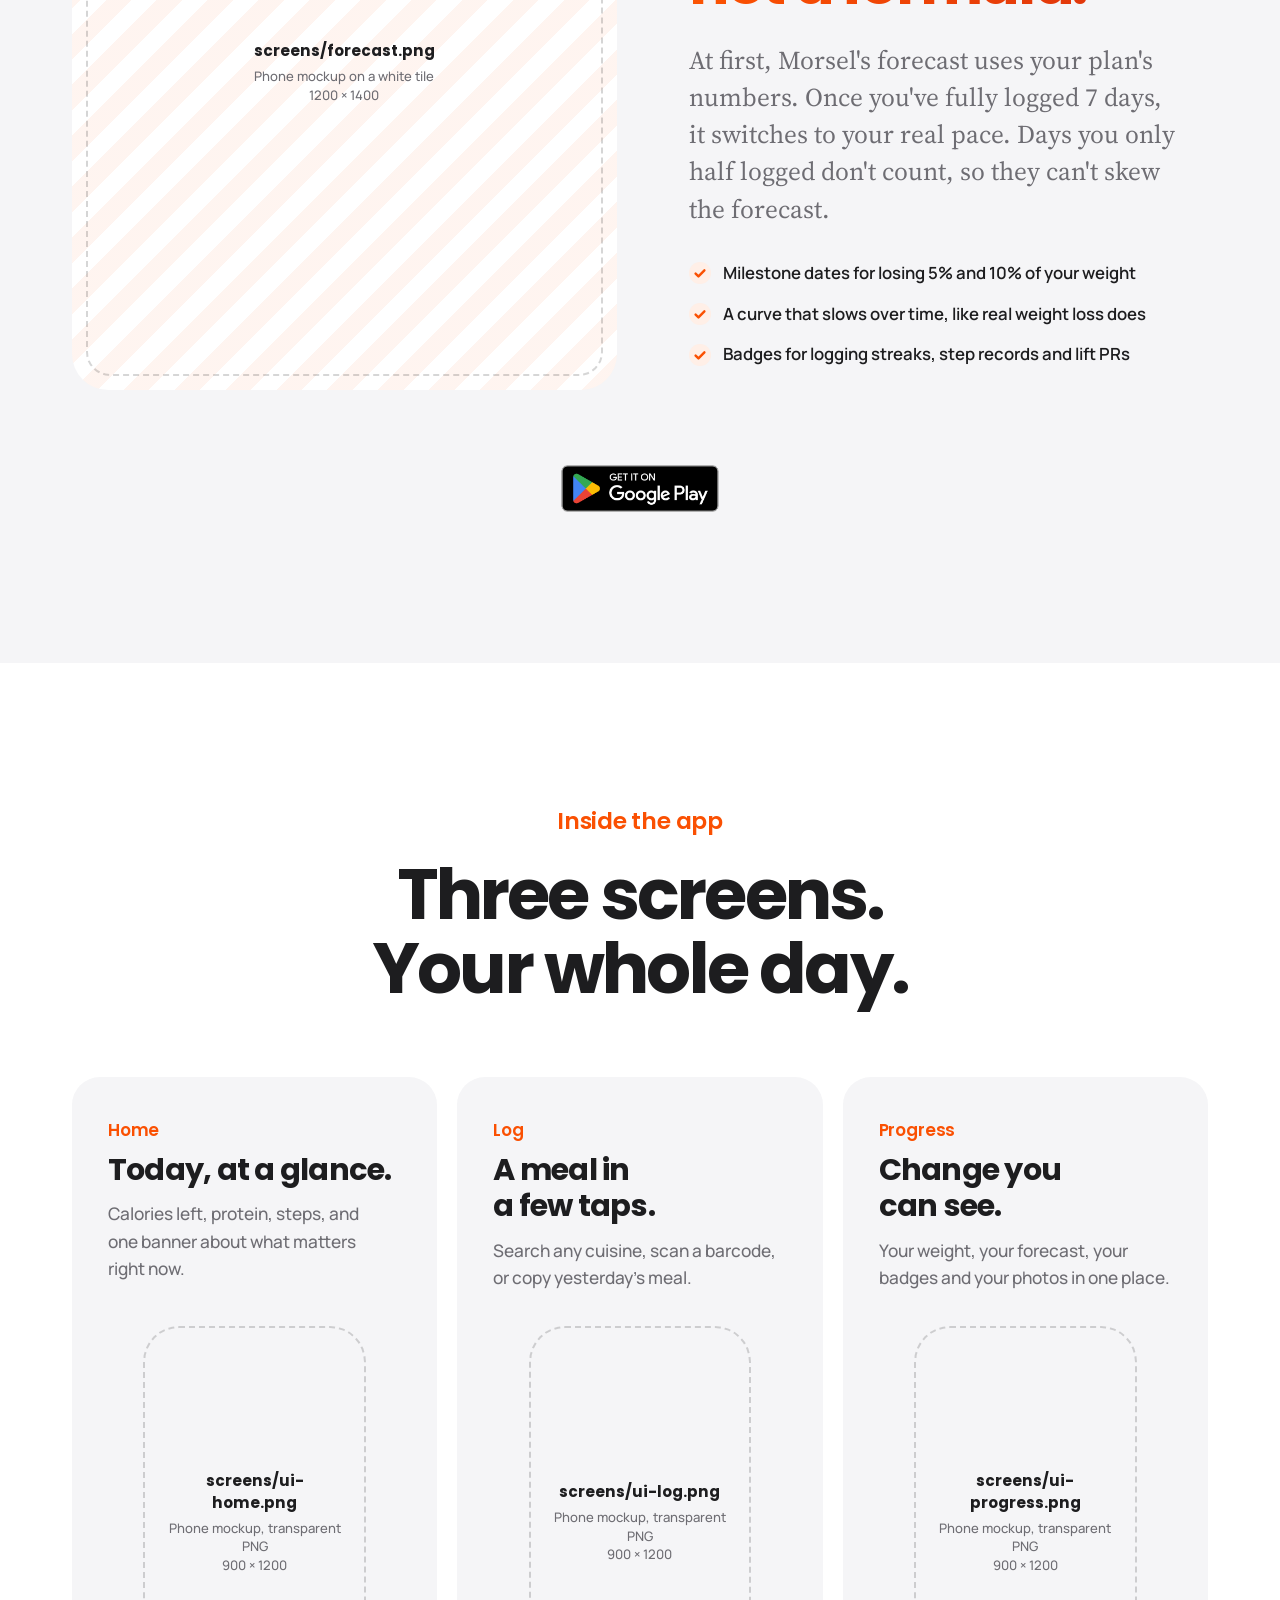
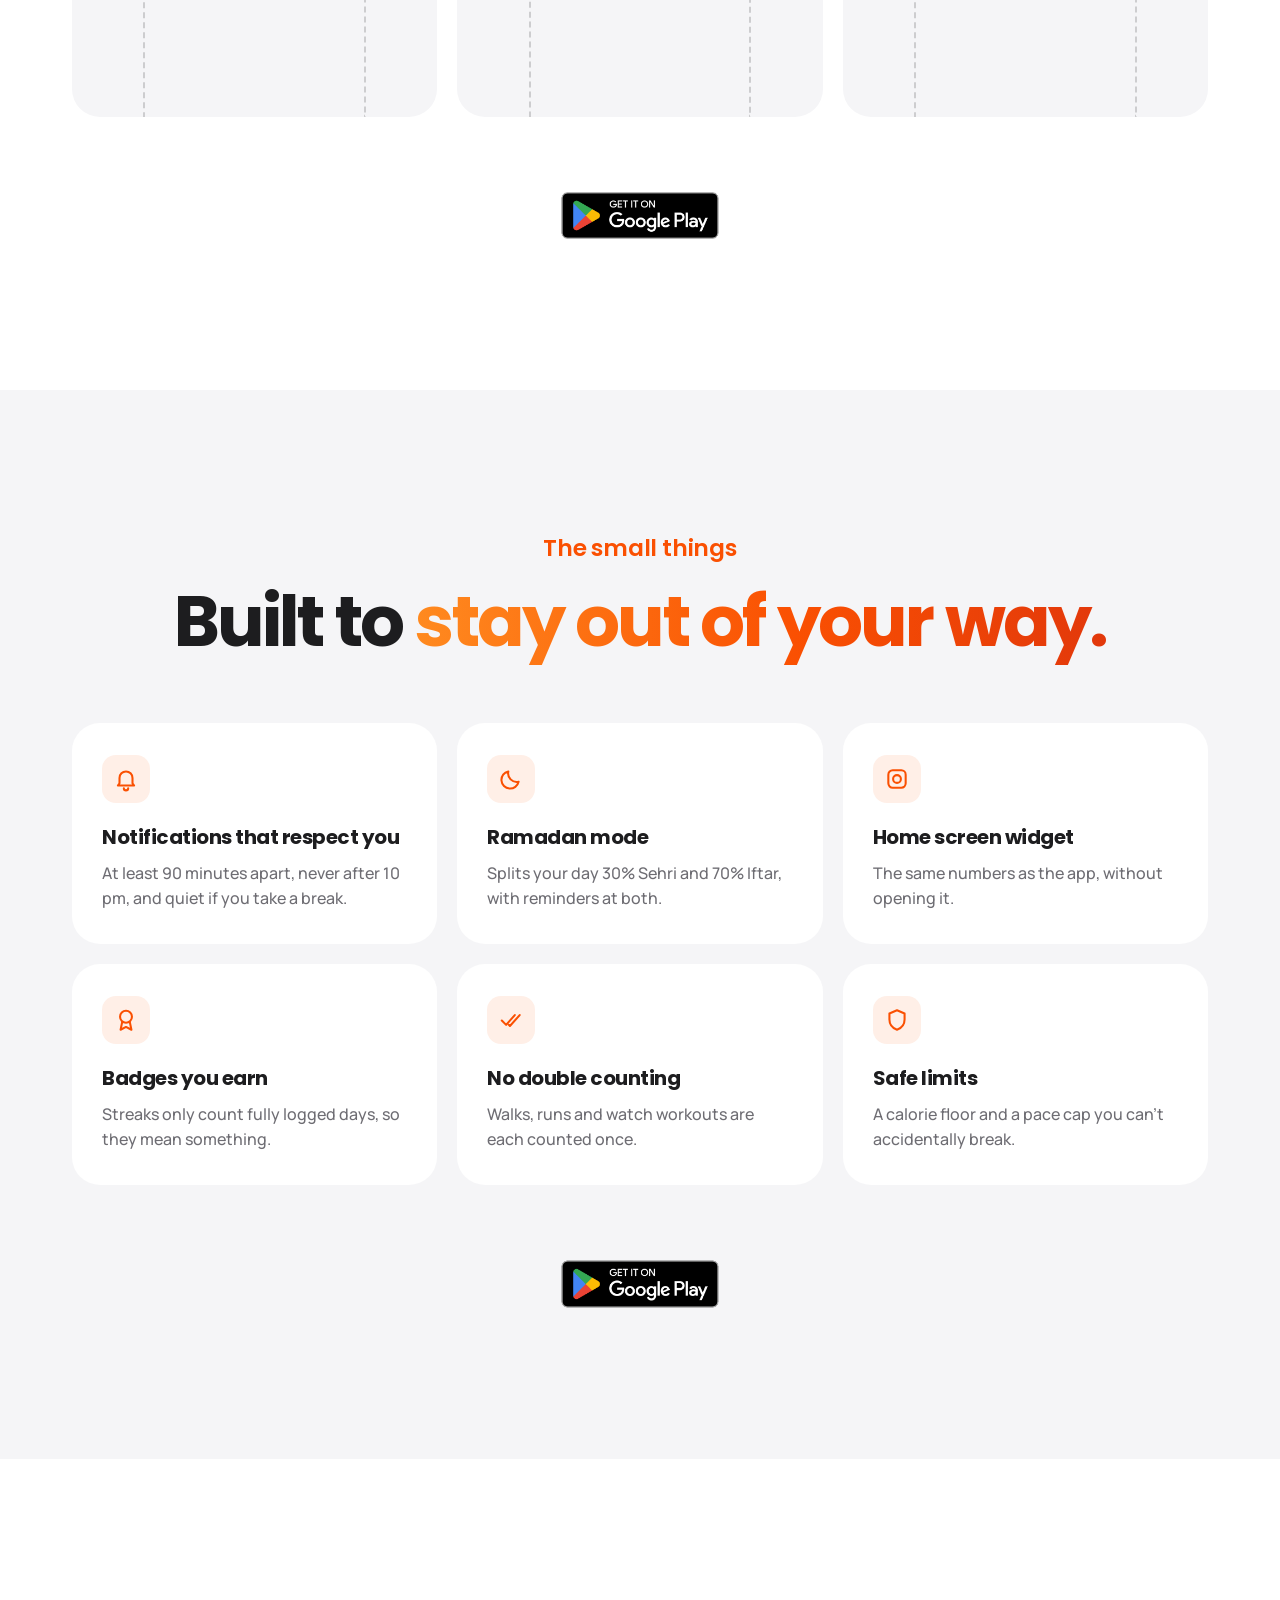
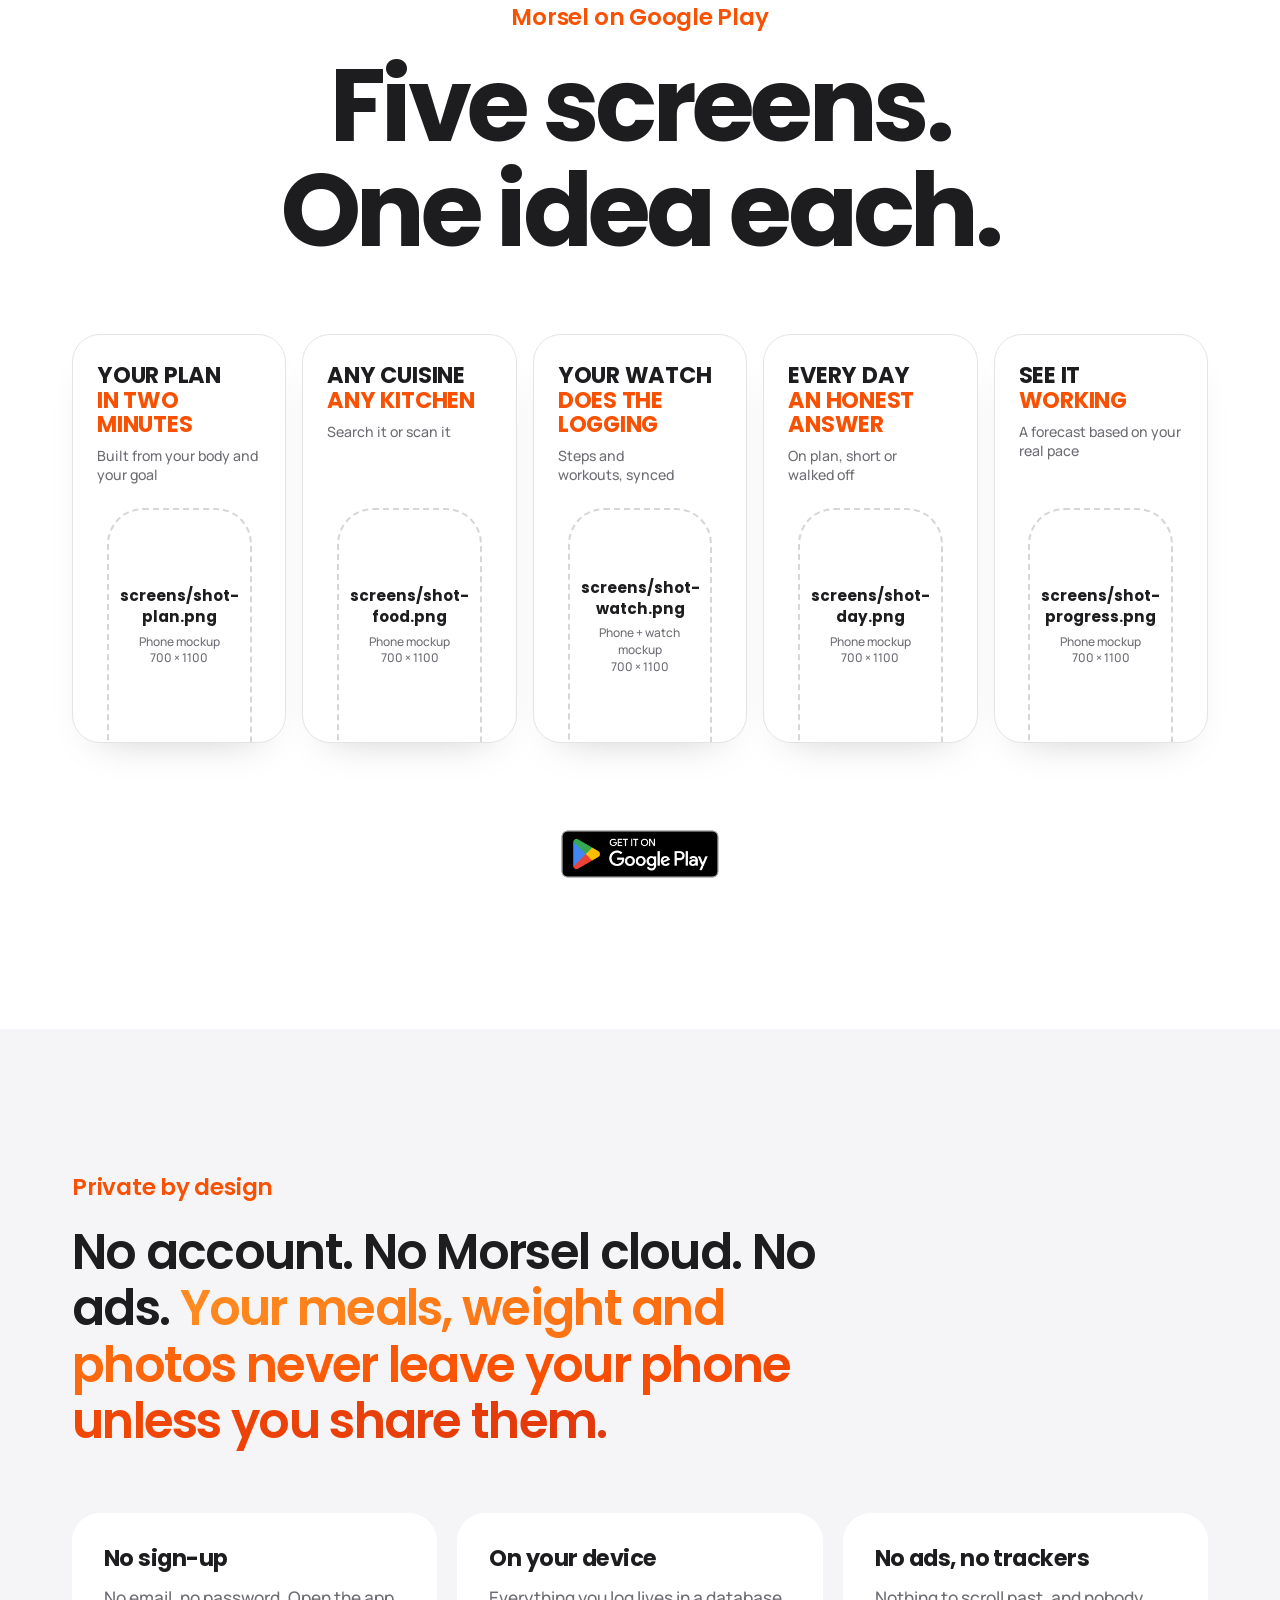
==== commit 4bb8198b: "heading" ====
--- a/index.html
+++ b/index.html
@@ -8,7 +8,7 @@
   <meta name="theme-color" content="#FA5002">
 
   <meta property="og:type" content="website">
-  <meta property="og:title" content="Morsel — Food. Workouts. Steps. One plan.">
+  <meta property="og:title" content="Life happens. Morsel adapts.">
   <meta property="og:description" content="Calories and protein built from your body and how much you really move. Any cuisine, workouts, watch sync. 7-day free trial.">
   <meta property="og:image" content="img/og-image.png">
   <meta name="twitter:card" content="summary_large_image">
@@ -50,10 +50,10 @@
         </div>
         <p class="app-name">Morsel</p>
         <h1 class="mega">
-          <span>Food. Workouts. Steps.</span>
-          <span class="grad">One plan.</span>
+          <span>Life happens.</span>
+          <span class="grad">Morsel adapts.</span>
         </h1>
-        <p class="serif lede">A calorie and macro plan built from your goal, your body and how much you move. Eat food from any kitchen, train, walk, and watch it add up.</p>
+        <p class="serif lede">A calorie and macro plan built from your goal, your body and how you move. Eat, train, walk, and watch it add up.</p>
         <p class="tags">Calories <i>·</i> Protein <i>·</i> Any cuisine <i>·</i> Workouts <i>·</i> Steps <i>·</i> Watch sync</p>
 
         <div class="cta">
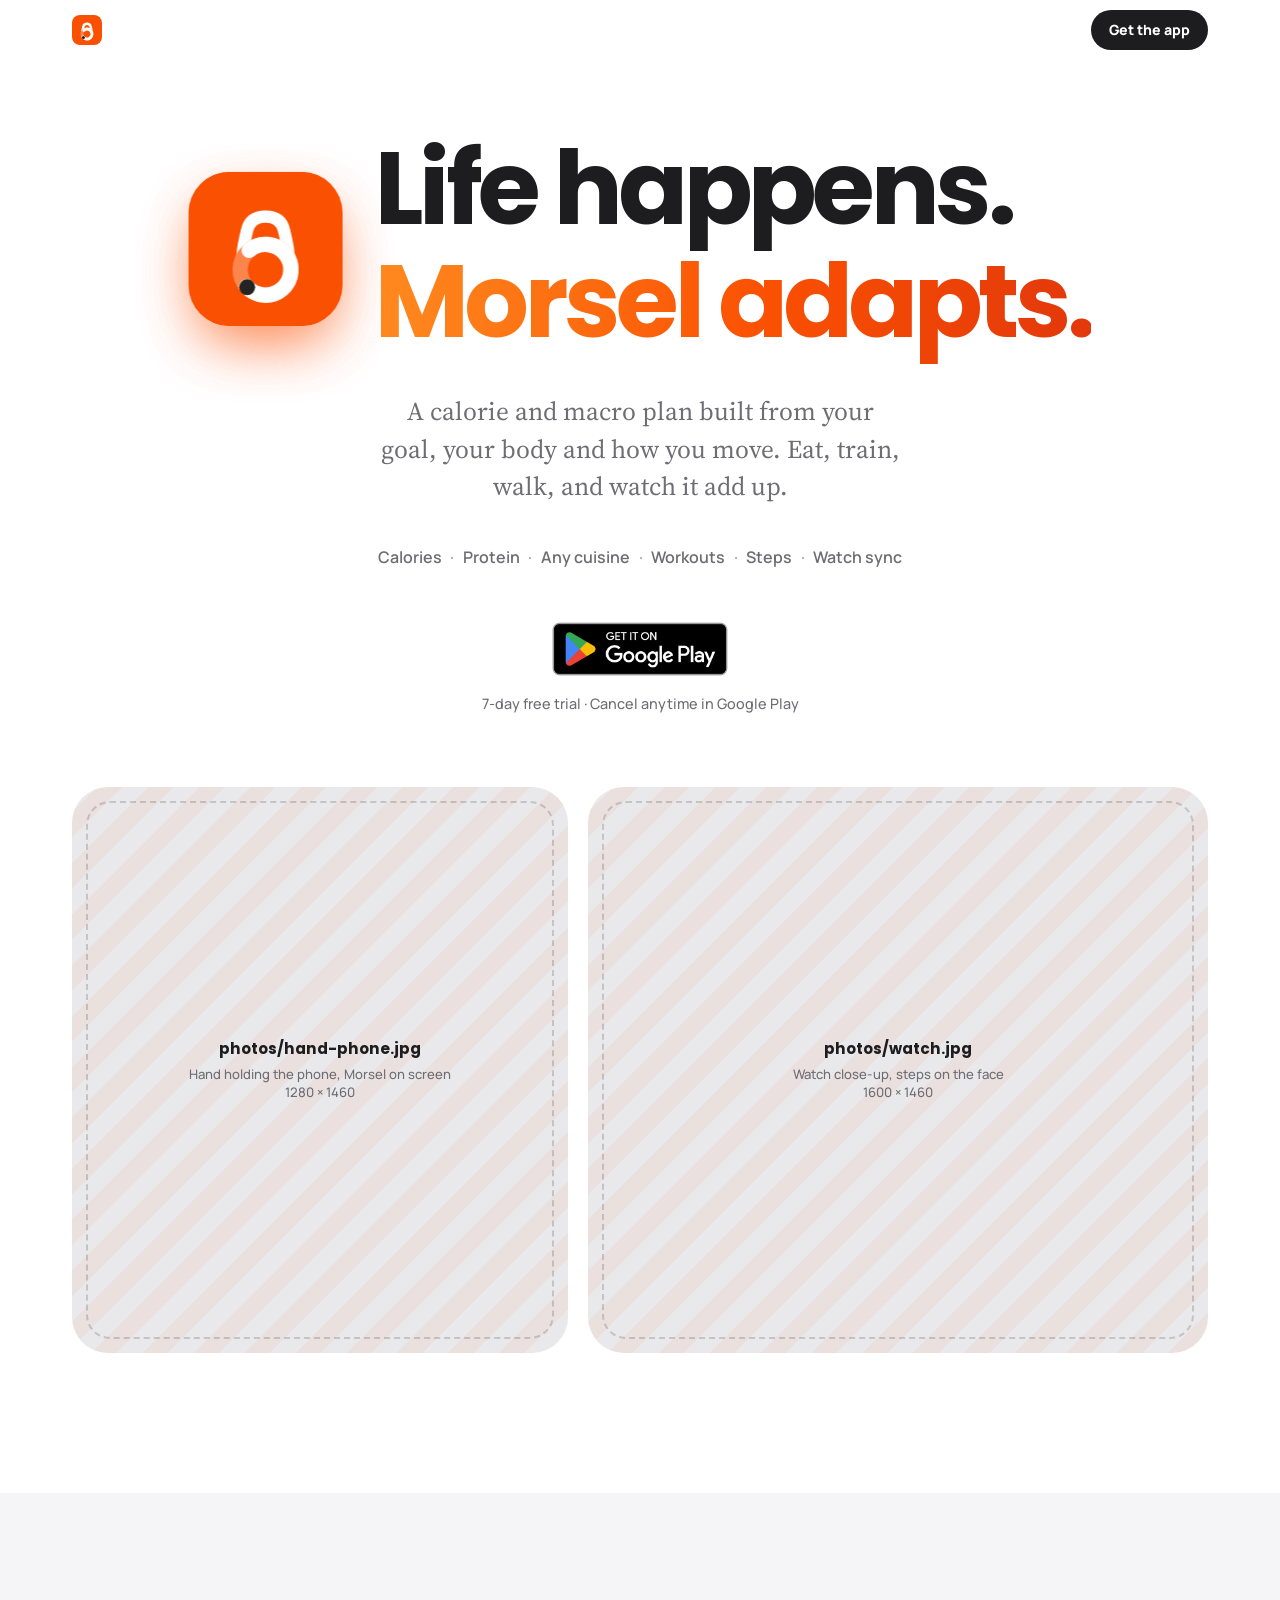
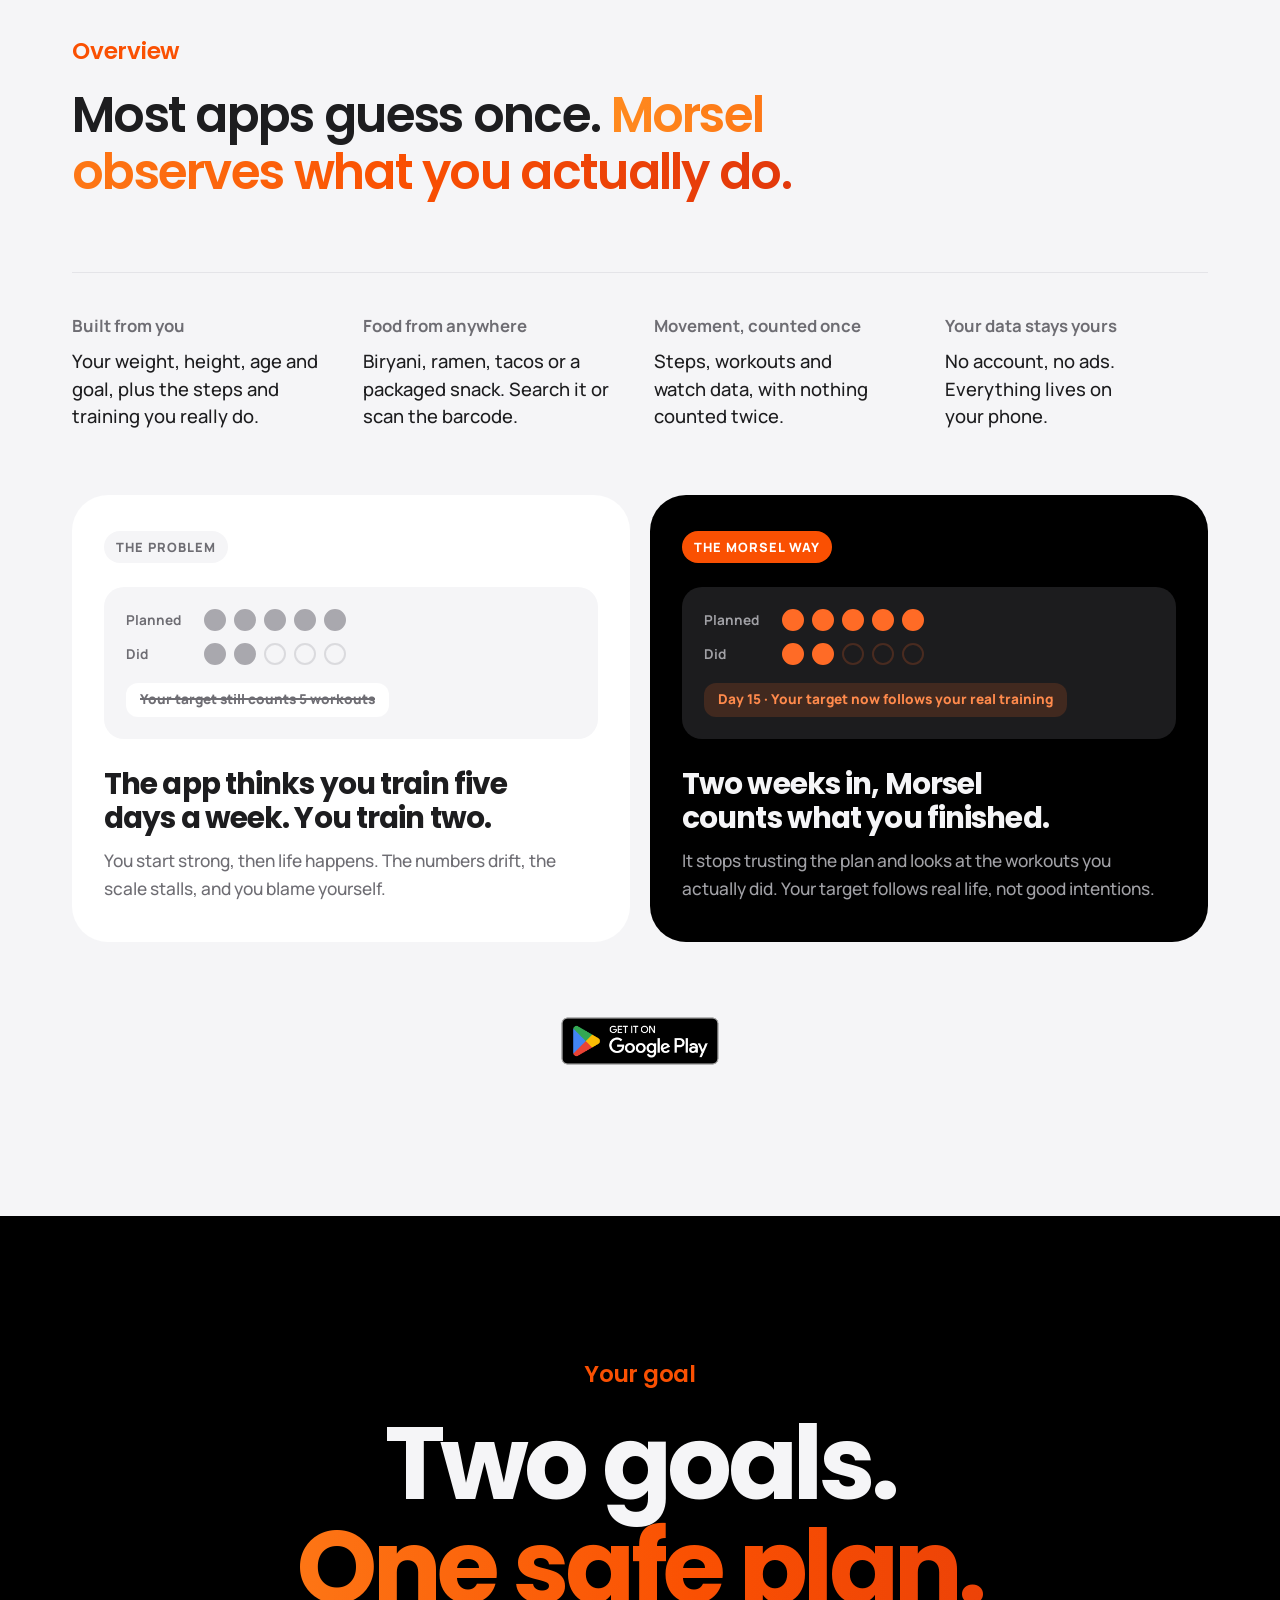
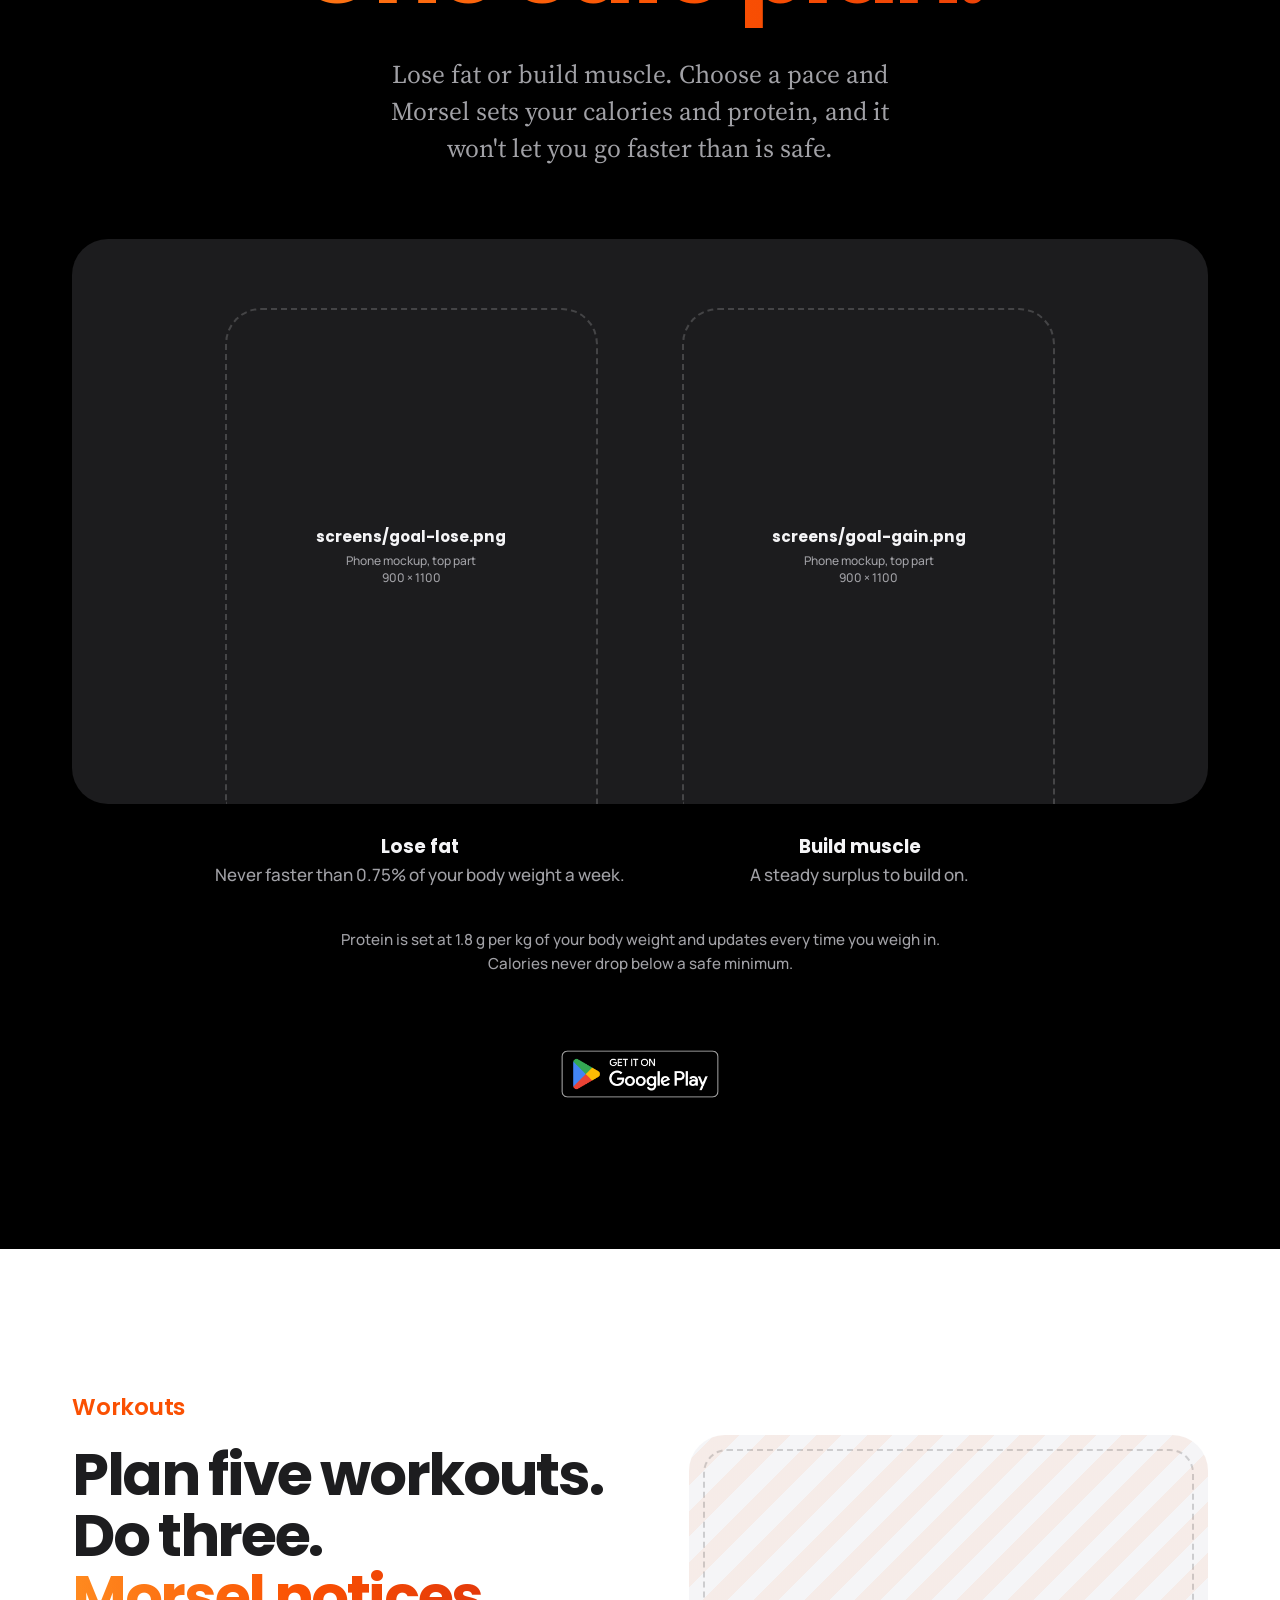
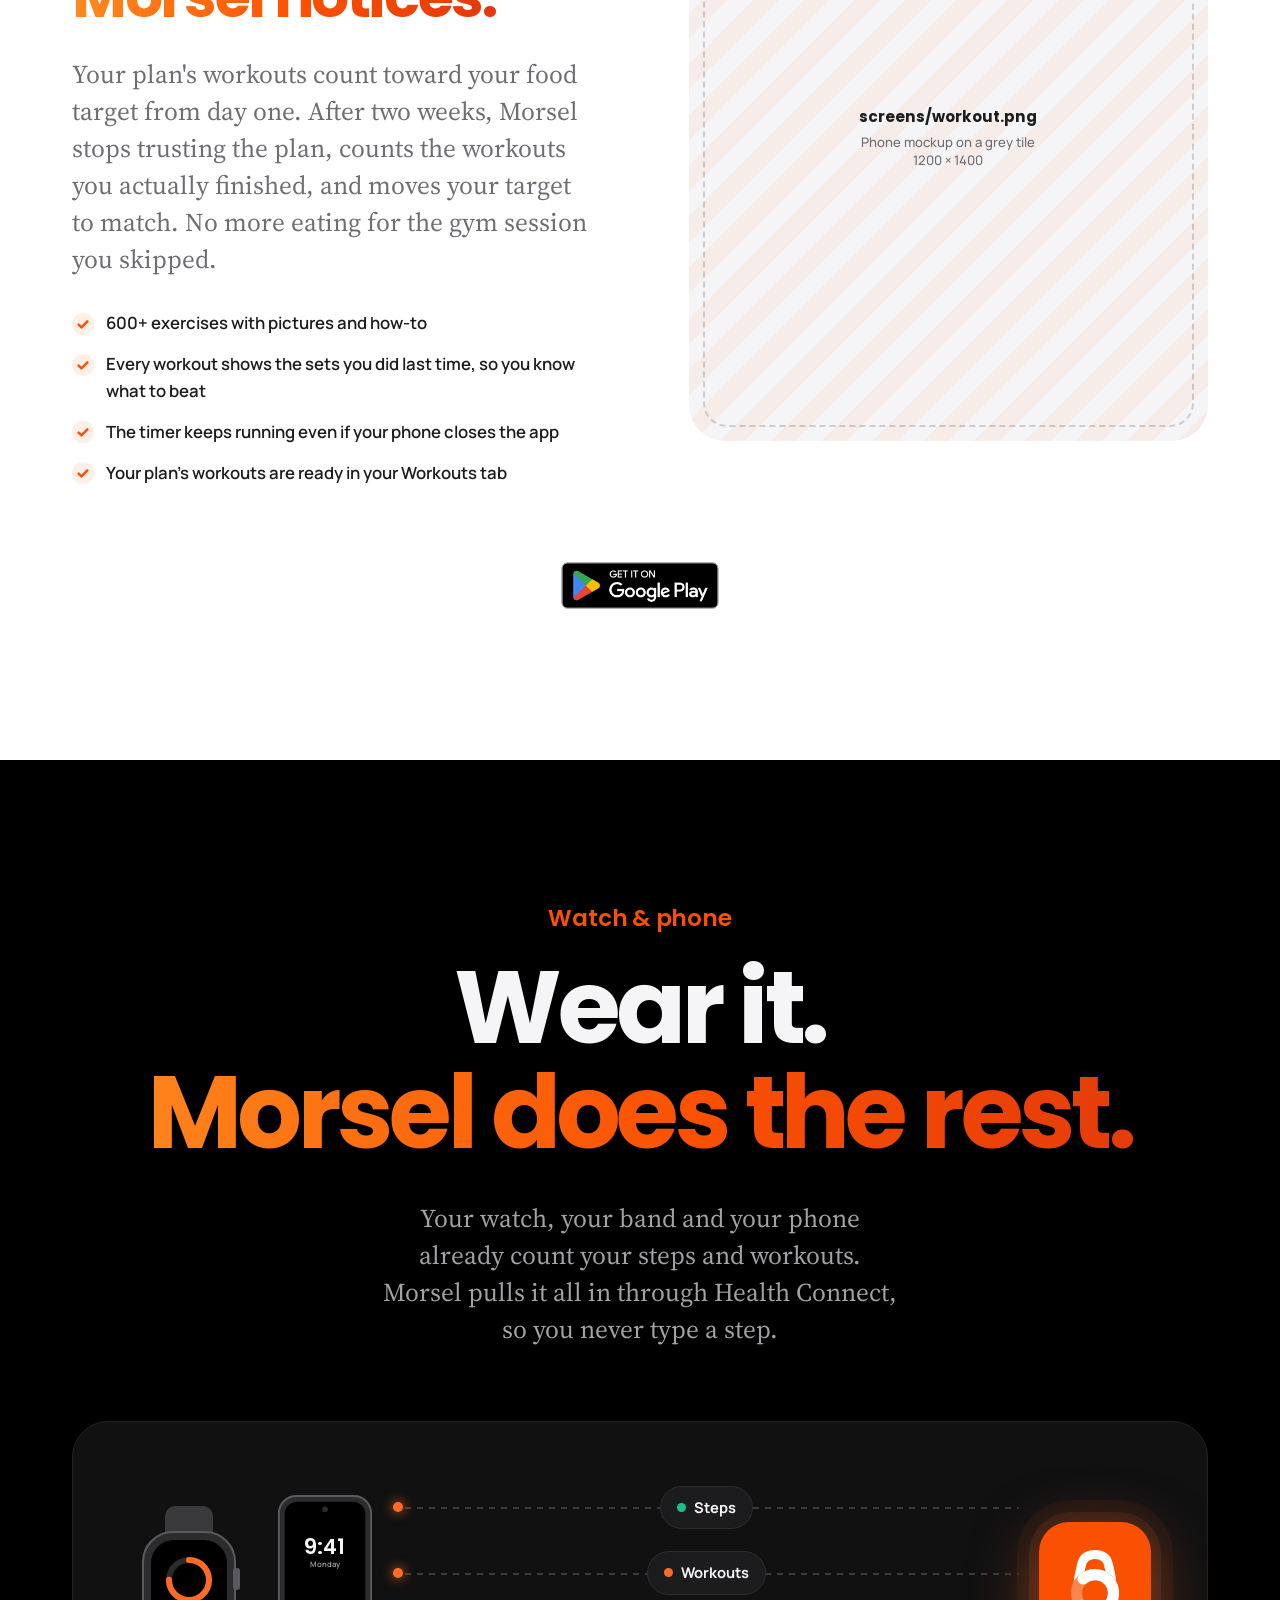
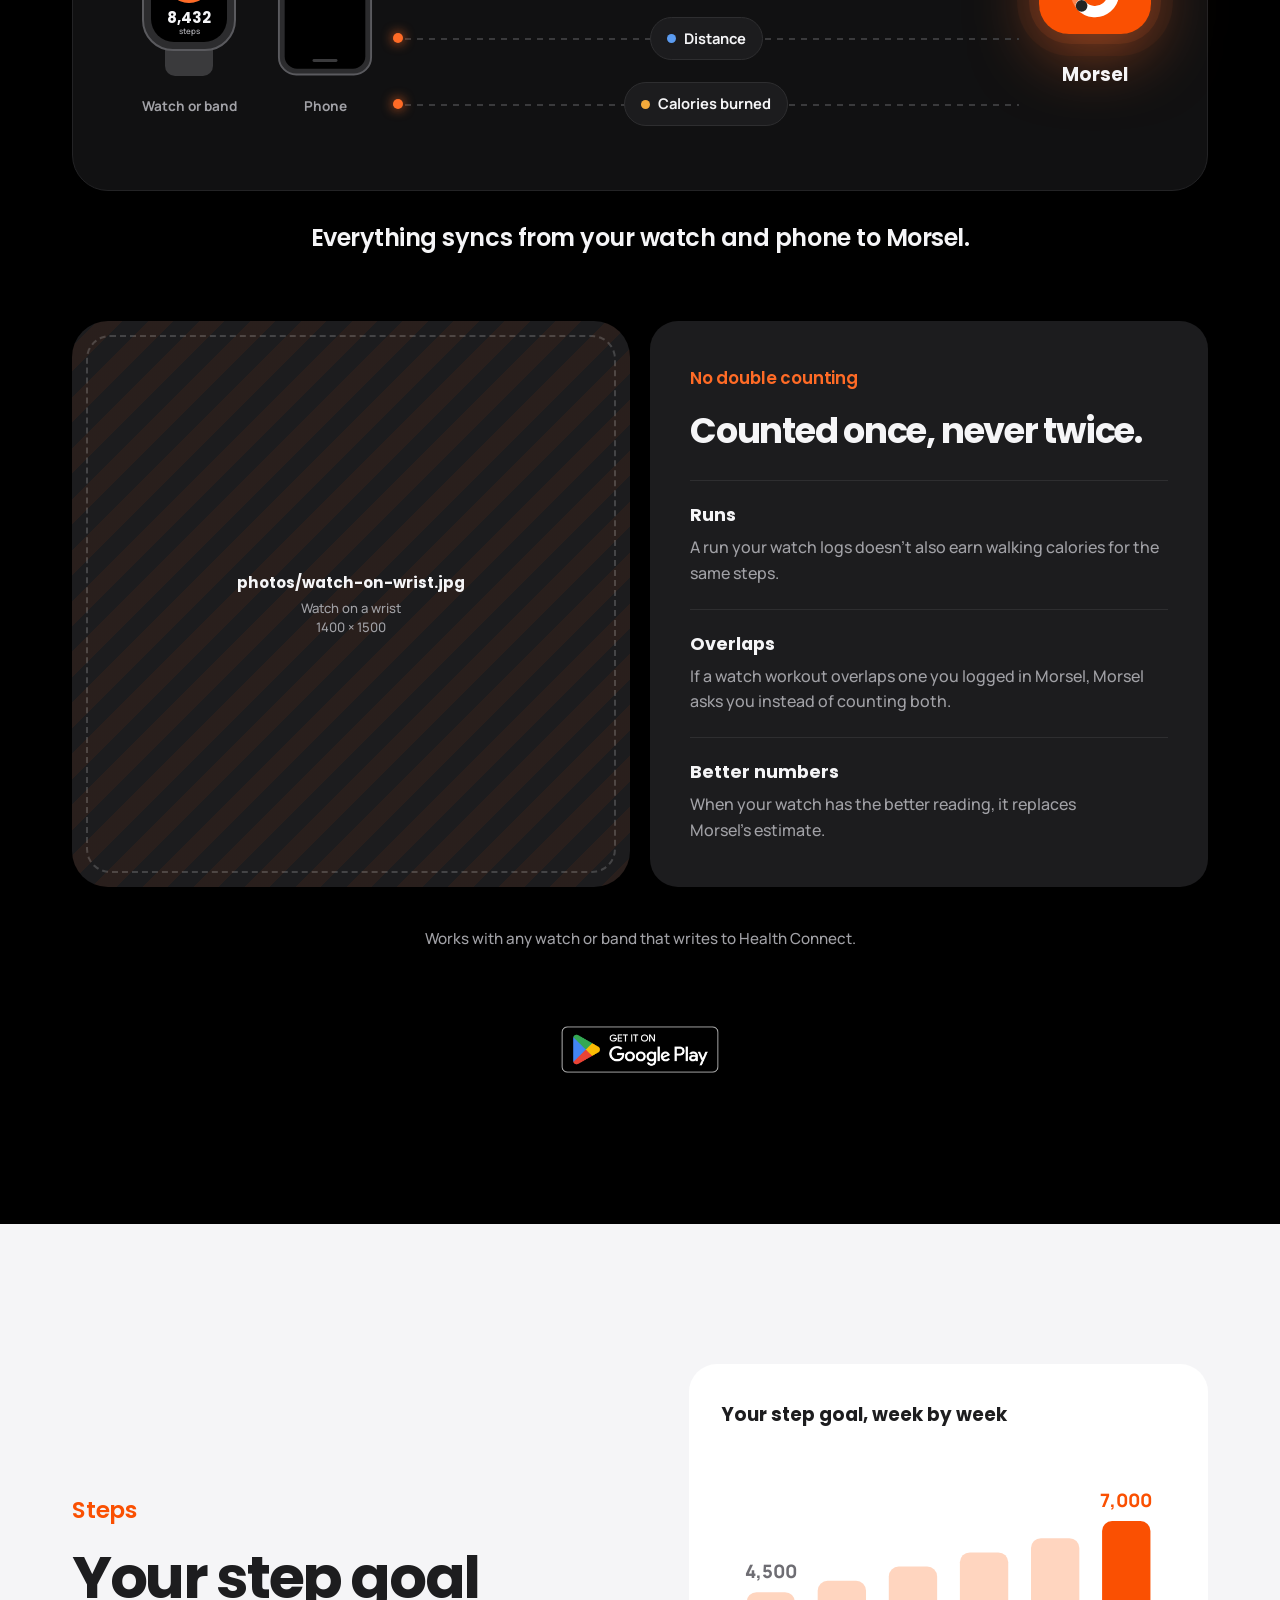
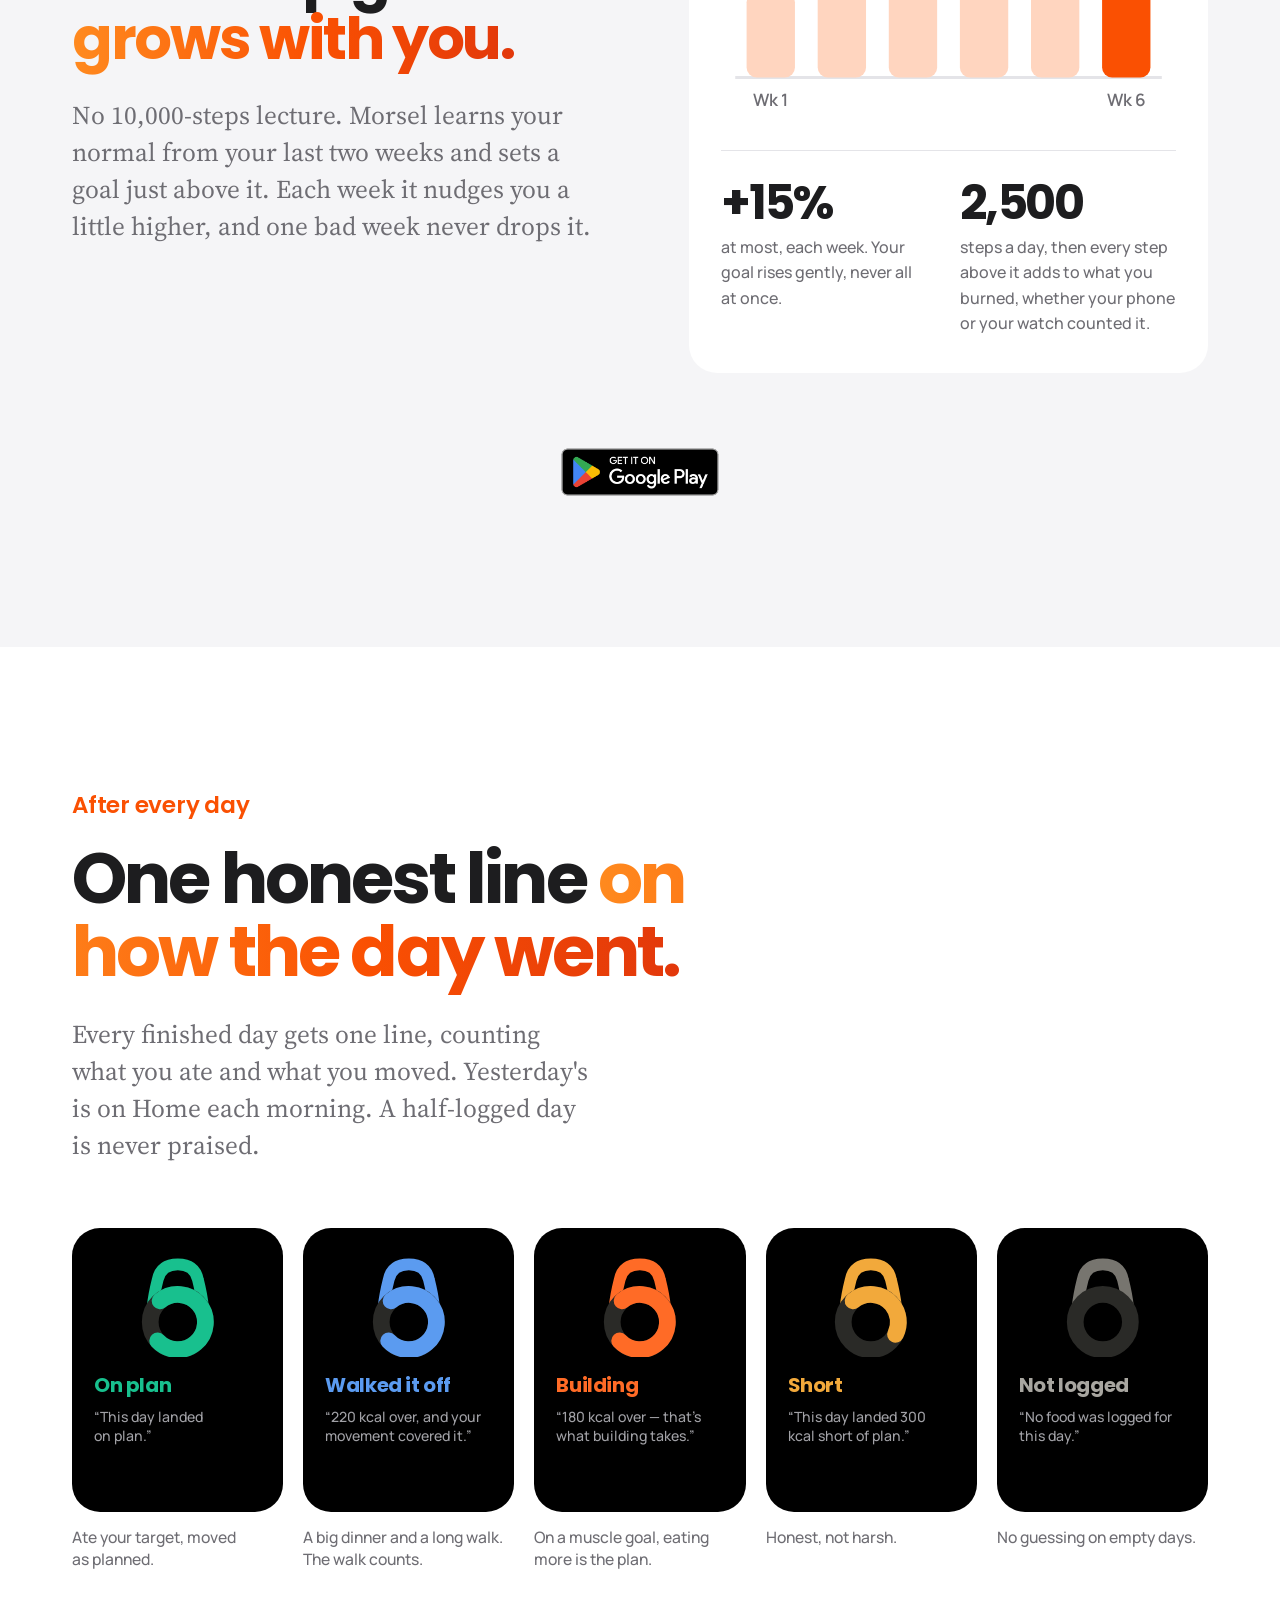
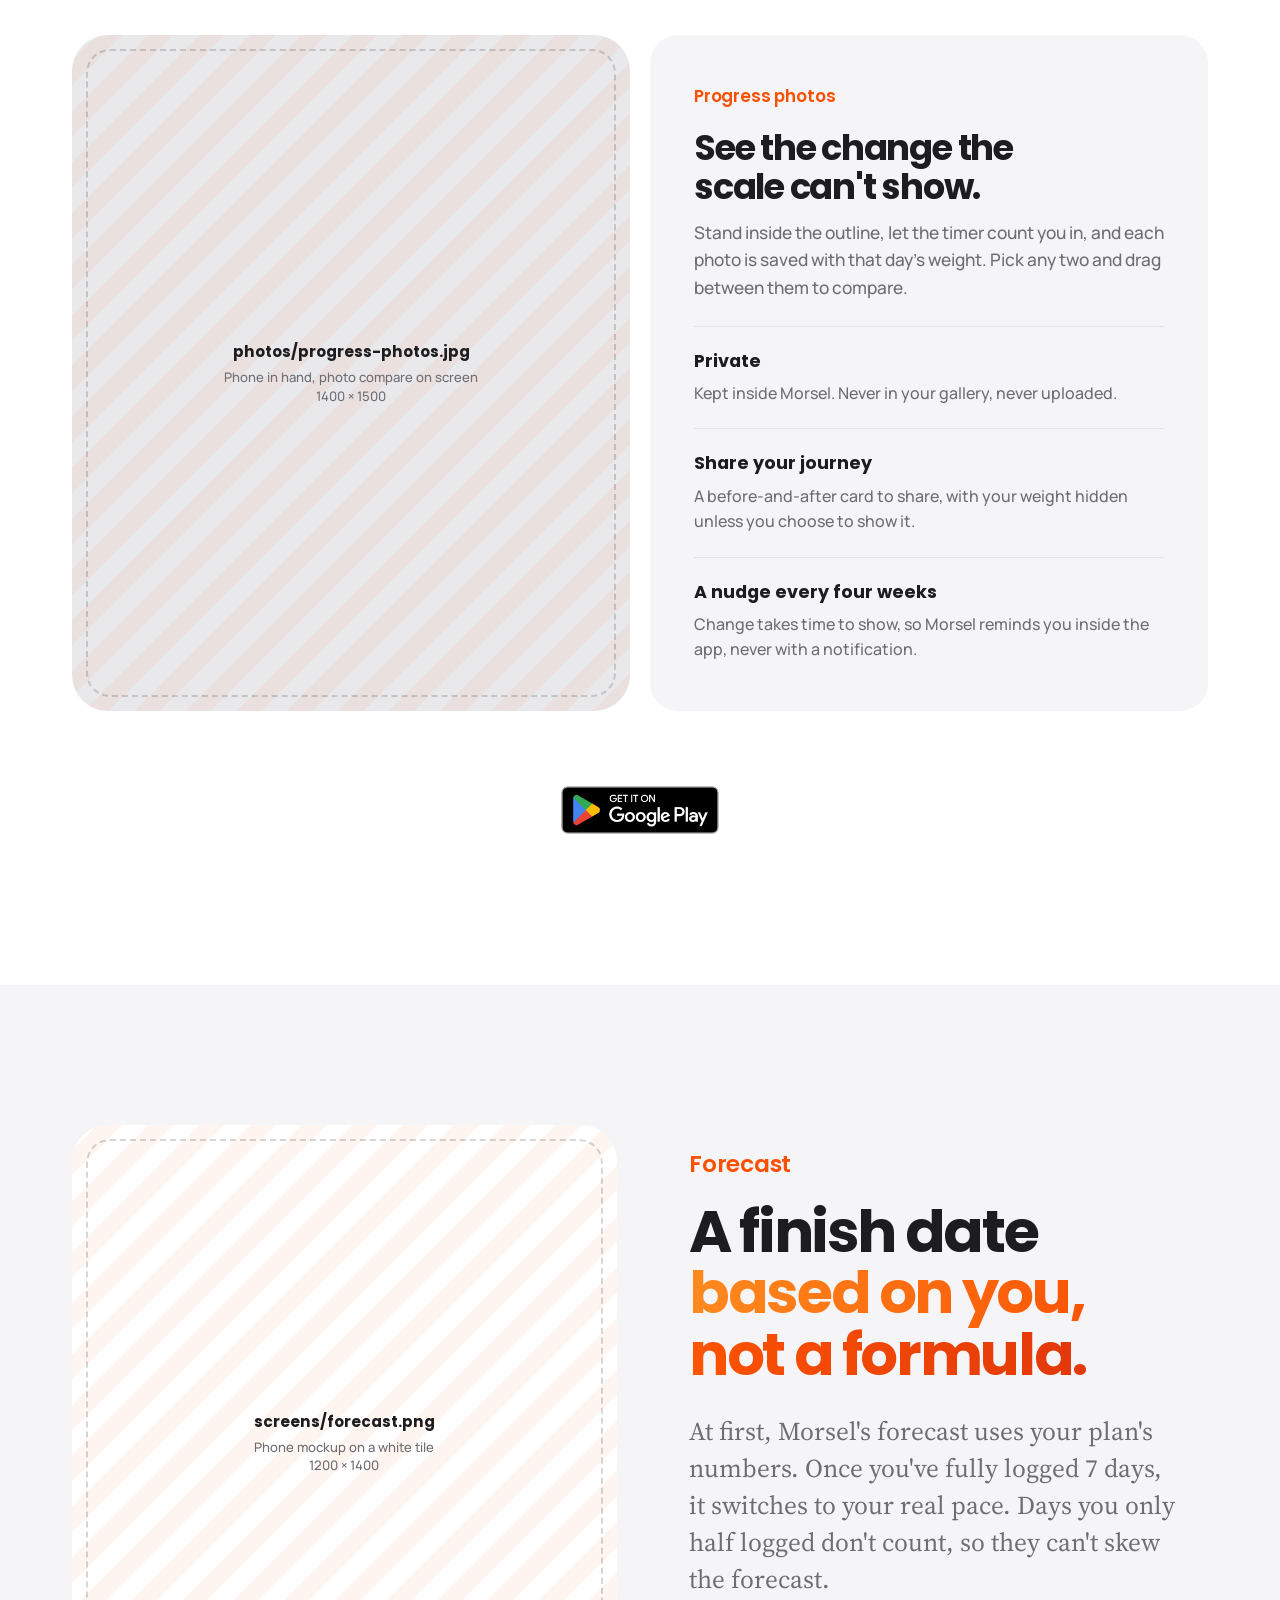
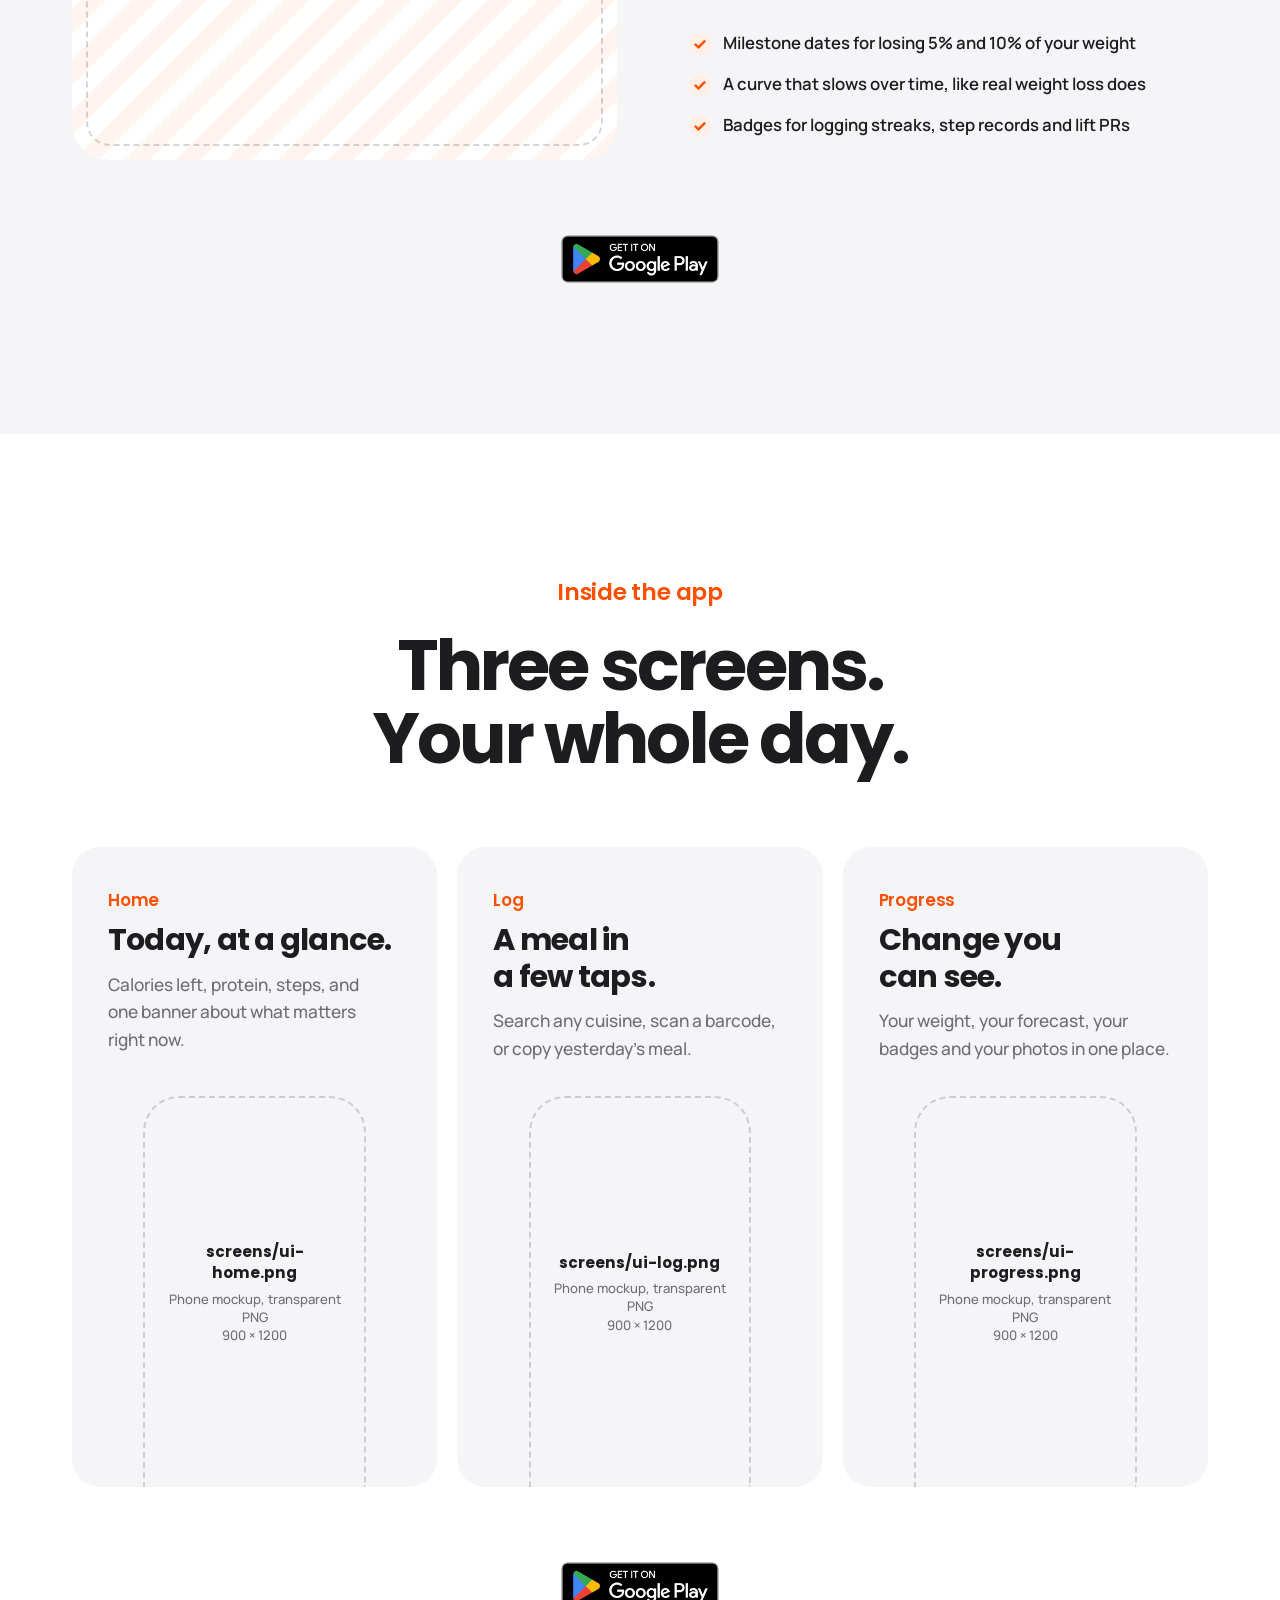
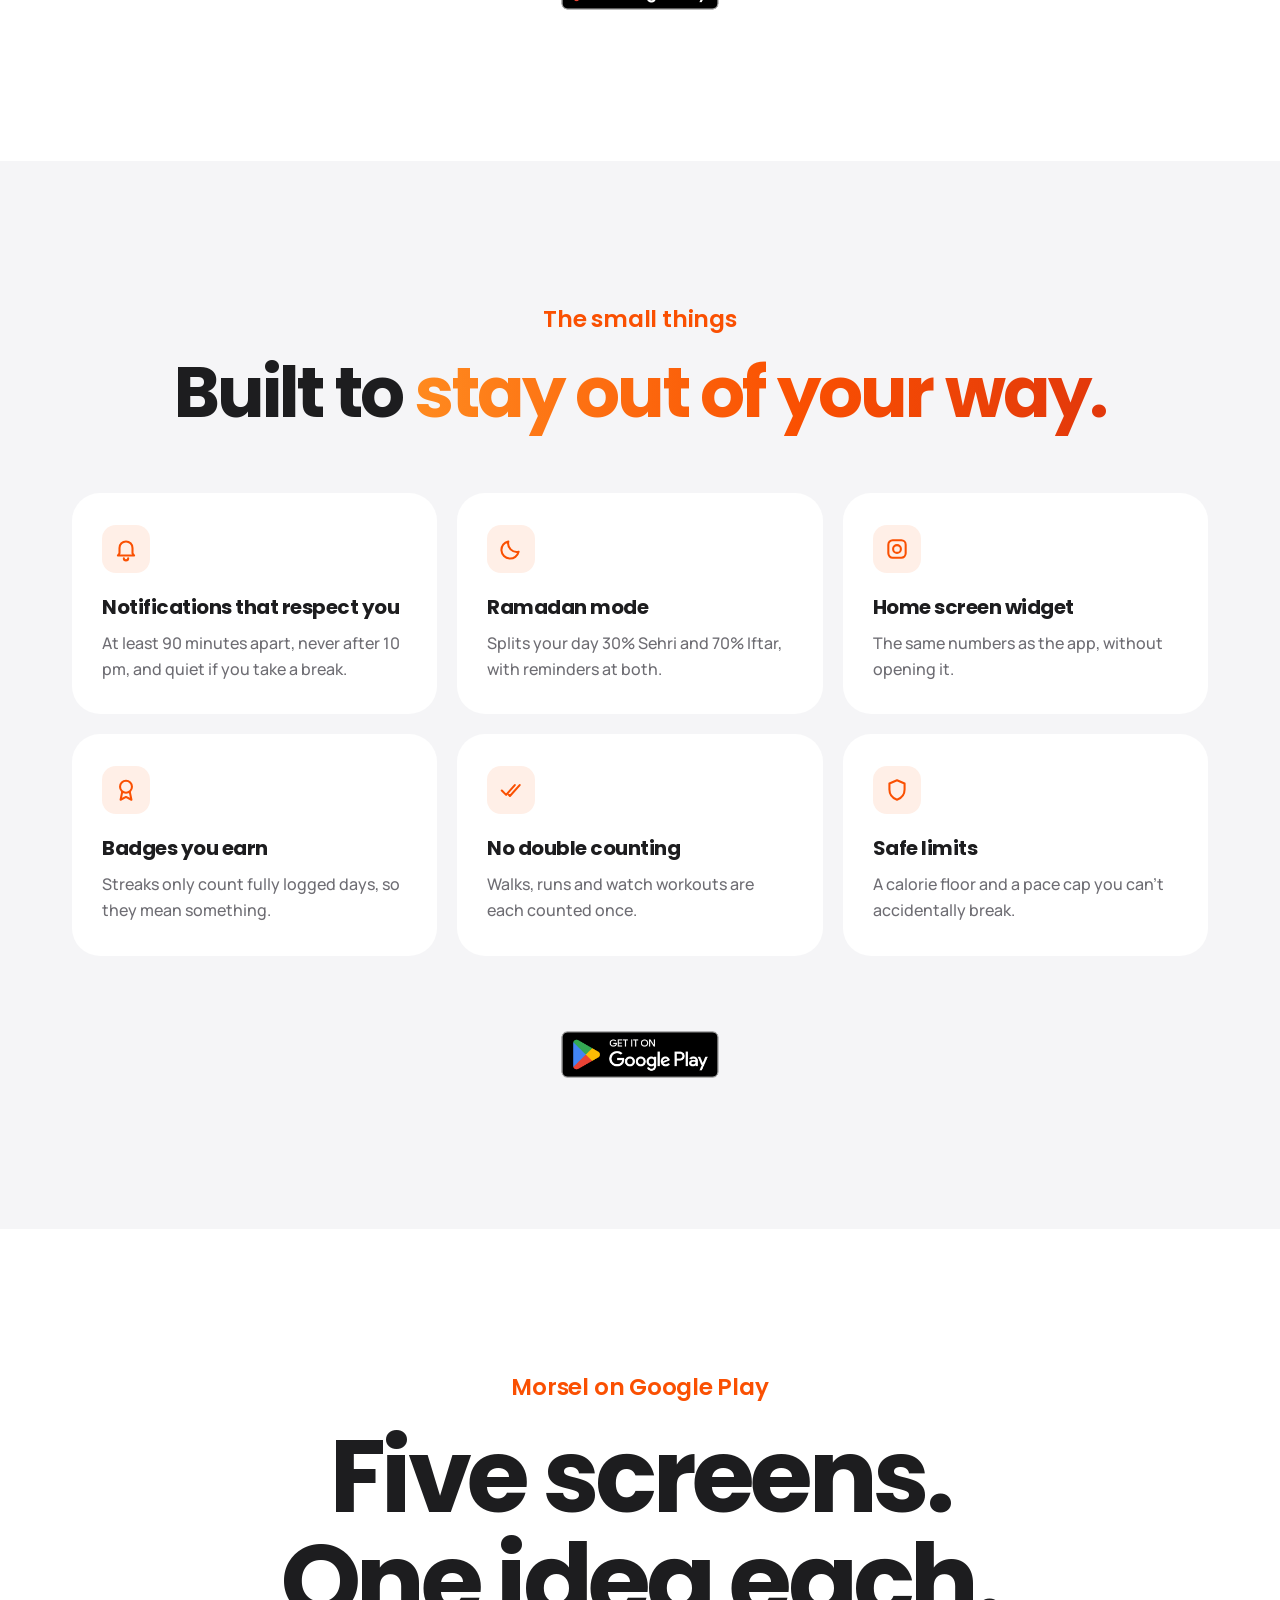
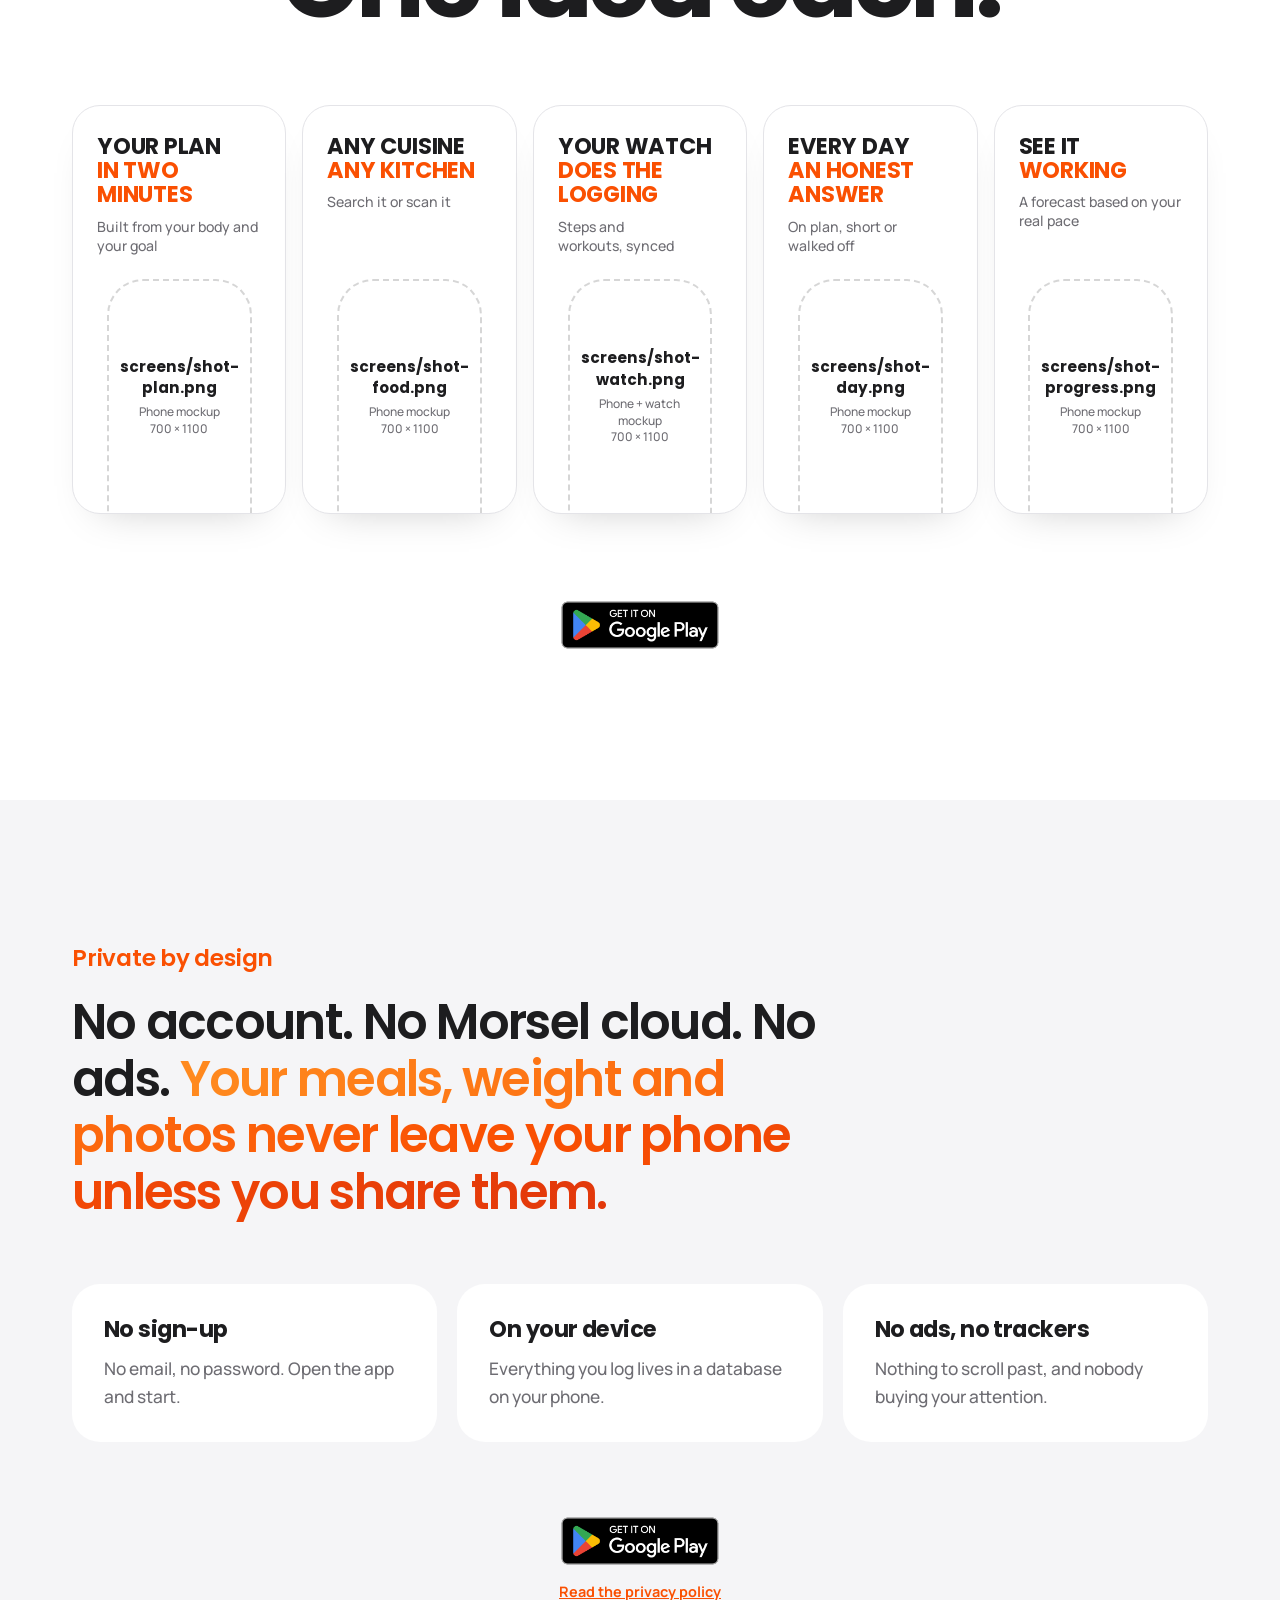
==== commit 01cc5a60: "home banner" ====
--- a/index.html
+++ b/index.html
@@ -19,7 +19,7 @@
   <link rel="preconnect" href="https://fonts.googleapis.com">
   <link rel="preconnect" href="https://fonts.gstatic.com" crossorigin>
   <link href="https://fonts.googleapis.com/css2?family=Manrope:wght@500;600;700;800&family=Poppins:wght@500;600;700&family=Source+Serif+4:opsz,wght@8..60,400&display=swap" rel="stylesheet">
-  <link rel="stylesheet" href="styles.css?v=7">
+  <link rel="stylesheet" href="styles.css?v=8">
 </head>
 <body>
 
@@ -39,20 +39,23 @@
       <a class="nav-cta" href="https://play.google.com/store/apps/details?id=com.morsel.app">Get the app</a>
     </div>
   </header>
+  <script>
+    // At the top of the page the bar starts empty; the logo is beside the headline.
+    if (window.scrollY < 12) document.querySelector('.nav').classList.add('top');
+  </script>
 
   <main id="top">
 
     <!-- ============ 1. HERO ============ -->
     <section class="sec hero">
       <div class="wrap center">
-        <div class="app-icon">
-          <img src="img/morsel-icon.svg" alt="Morsel app icon" width="132" height="132">
-        </div>
-        <p class="app-name">Morsel</p>
-        <h1 class="mega">
-          <span>Life happens.</span>
-          <span class="grad">Morsel adapts.</span>
-        </h1>
+        <div class="hero-lockup">
+          <img class="hero-mark" src="img/morsel-icon.svg" alt="" width="154" height="154">
+          <h1 class="mega">
+            <span>Life happens.</span>
+            <span class="grad">Morsel adapts.</span>
+          </h1>
+        </div>
         <p class="serif lede">A calorie and macro plan built from your goal, your body and how you move. Eat, train, walk, and watch it add up.</p>
         <p class="tags">Calories <i>·</i> Protein <i>·</i> Any cuisine <i>·</i> Workouts <i>·</i> Steps <i>·</i> Watch sync</p>
 
@@ -681,6 +684,91 @@
   </a>
 
   <script>
+    // The logo flies between the hero and the bar: up into the bar once the page
+    // scrolls, back beside the headline at the top. One logo, drawn at hero size,
+    // moved with transform only (see .brand-flyer).
+    (function () {
+      var nav = document.querySelector('.nav');
+      var mark = document.querySelector('.hero-mark');
+      var navIcon = nav && nav.querySelector('.brand img');
+      if (!nav || !mark || !navIcon) { if (nav) nav.classList.remove('top'); return; }
+      var still = window.matchMedia('(prefers-reduced-motion: reduce)');
+      var flyer = document.createElement('img');
+      flyer.src = mark.src;
+      flyer.alt = '';
+      flyer.className = 'brand-flyer';
+      flyer.setAttribute('aria-hidden', 'true');
+      document.body.appendChild(flyer);
+
+      var docked = !nav.classList.contains('top');
+      var flight = 0;
+      if (docked) mark.style.visibility = 'hidden';
+
+      function inFlight() { return flyer.style.visibility === 'visible'; }
+      function onScreen(r) { return r.bottom > 0 && r.top < window.innerHeight; }
+      function place(r, size) {
+        flyer.style.transform = 'translate(' + r.left + 'px,' + r.top + 'px) scale(' + r.width / size + ')';
+      }
+      function fly(from, to, land) {
+        var id = ++flight;
+        var size = mark.getBoundingClientRect().width;
+        flyer.style.width = flyer.style.height = size + 'px';
+        flyer.style.transition = 'none';
+        place(from, size);
+        flyer.style.visibility = 'visible';
+        flyer.getBoundingClientRect(); // commit the start before moving
+        flyer.style.transition = '';
+        place(to, size);
+        var done = false;
+        function finish() {
+          if (done || id !== flight) return;
+          done = true;
+          land();
+          flyer.style.visibility = 'hidden';
+        }
+        flyer.addEventListener('transitionend', finish, { once: true });
+        setTimeout(finish, 900);
+      }
+      // A fast flick can carry the hero logo past the top of the screen before
+      // the first scroll event lands. Start it no higher than half off-screen,
+      // so it always makes a whole journey instead of snapping into the bar.
+      function fromEdge(r) {
+        var top = Math.max(r.top, -r.height / 2);
+        return { left: r.left, top: top, width: r.width, height: r.height, bottom: top + r.height };
+      }
+      function dock() {
+        docked = true;
+        var from = inFlight() ? flyer.getBoundingClientRect() : fromEdge(mark.getBoundingClientRect());
+        mark.style.visibility = 'hidden';
+        navIcon.style.visibility = 'hidden';
+        nav.classList.remove('top');
+        if (still.matches) {
+          flight++; flyer.style.visibility = 'hidden'; navIcon.style.visibility = '';
+          return;
+        }
+        fly(from, navIcon.getBoundingClientRect(), function () { navIcon.style.visibility = ''; });
+      }
+      function undock() {
+        docked = false;
+        var from = inFlight() ? flyer.getBoundingClientRect() : navIcon.getBoundingClientRect();
+        navIcon.style.visibility = 'hidden';
+        nav.classList.add('top');
+        var to = mark.getBoundingClientRect();
+        if (still.matches || !onScreen(to)) {
+          flight++; flyer.style.visibility = 'hidden'; mark.style.visibility = '';
+          return;
+        }
+        fly(from, to, function () { mark.style.visibility = ''; });
+      }
+      function check() {
+        var y = window.scrollY;
+        if (!docked && y > 40) dock();
+        else if (docked && y < 12) undock();
+      }
+      window.addEventListener('scroll', check, { passive: true });
+      check();
+    })();
+
     // The pinned download bar (phones) waits until the hero's badge has scrolled out of view.
     (function () {
       var bar = document.querySelector('.sticky-cta');
--- a/styles.css
+++ b/styles.css
@@ -155,12 +155,18 @@
 
 /* ---------- Nav ---------- */
 
-.nav {
-  position: sticky; top: 0; z-index: 20;
+/* On the home page the bar starts out empty (.top): the logo sits beside the
+   hero headline instead. Once the page scrolls, the logo flies up into the bar
+   (index.html's script), the bar fades in and the name slides out of the logo.
+   Other pages never get .top, so they show an ordinary bar. */
+.nav { position: sticky; top: 0; z-index: 20; isolation: isolate; }
+.nav::before {
+  content: ''; position: absolute; inset: 0; z-index: -1;
   background: color-mix(in srgb, var(--page) 82%, transparent);
   backdrop-filter: saturate(1.6) blur(14px);
   -webkit-backdrop-filter: saturate(1.6) blur(14px);
   border-bottom: 1px solid var(--line);
+  transition: opacity .4s ease .15s;
 }
 .nav-inner { display: flex; align-items: center; justify-content: space-between; height: 60px; }
 .brand {
@@ -169,10 +175,37 @@
   font-family: var(--display); font-weight: 700; font-size: 1.2rem; letter-spacing: -0.02em;
 }
 .brand img { border-radius: 8px; }
+.nav .brand span {
+  display: inline-block;
+  transition:
+    clip-path .5s cubic-bezier(.2, .8, .2, 1) .45s,
+    transform .5s cubic-bezier(.2, .8, .2, 1) .45s,
+    opacity .3s ease .45s;
+}
 .nav-cta {
   background: var(--ink); color: var(--page);
   text-decoration: none; font-weight: 800; font-size: .88rem;
   padding: 9px 18px; border-radius: 999px;
+  transition: opacity .4s ease .15s, visibility 0s;
+}
+.nav.top::before { opacity: 0; transition-delay: 0s; }
+.nav.top .brand img { opacity: 0; }
+.nav.top .brand span {
+  clip-path: inset(0 100% 0 0); transform: translateX(-12px); opacity: 0;
+  transition-duration: .2s; transition-delay: 0s;
+}
+.nav.top .nav-cta { opacity: 0; visibility: hidden; transition: opacity .2s ease, visibility 0s .2s; }
+
+/* The logo in flight between the hero and the bar. It is drawn at the hero's
+   size and only ever scaled down, so it stays sharp; moving it is transform
+   only, which the GPU does without redrawing the page. */
+.brand-flyer {
+  position: fixed; top: 0; left: 0; z-index: 30;
+  transform-origin: 0 0; will-change: transform;
+  visibility: hidden; pointer-events: none;
+  border-radius: 26.7%;
+  box-shadow: 0 24px 60px -12px rgba(250, 80, 2, .45);
+  transition: transform .65s cubic-bezier(.33, 0, .15, 1);
 }
 
 /* ---------- CTA ---------- */
@@ -250,6 +283,19 @@
 /* ---------- Hero ---------- */
 
 .hero { padding-top: 72px; }
+/* The logo beside the two headline lines, sized from the headline's own type. */
+.hero-lockup {
+  display: flex; align-items: center; justify-content: center; gap: .32em;
+  font-size: clamp(2.6rem, 8.4vw, 6.4rem);
+}
+/* Left-aligned, the first line's descenders (pp) sit right over the second
+   line's ascenders (l, d), so these two lines get a little more air. */
+.hero-lockup .mega { font-size: 1em; text-align: left; line-height: 1.1; }
+.hero-mark {
+  flex: none; width: 1.5em; height: 1.5em;
+  border-radius: 26.7%;
+  box-shadow: 0 24px 60px -12px rgba(250, 80, 2, .45);
+}
 .app-icon {
   display: inline-block;
   border-radius: 30px;
@@ -257,10 +303,6 @@
 }
 .app-icon img { border-radius: 30px; width: 120px; height: 120px; }
 .app-icon-dark { box-shadow: 0 24px 70px -10px rgba(255, 107, 38, .55); margin-bottom: 40px; }
-.app-name {
-  font-family: var(--display); font-weight: 700; font-size: 1.7rem; letter-spacing: -0.03em;
-  margin: 18px 0 56px;
-}
 .tags { margin-top: 40px; color: var(--ink-mid); font-weight: 600; font-size: 1rem; }
 .tags i { font-style: normal; margin: 0 .35em; color: var(--ink-dim); }
 .hero .cta { margin-top: 40px; }
@@ -752,9 +794,10 @@
 
   /* Hero: shorter, photos side by side. */
   .hero { padding-top: 40px; }
+  .hero-lockup { font-size: clamp(2rem, 9.4vw, 3rem); }
+  .hero-mark { box-shadow: 0 14px 34px -10px rgba(250, 80, 2, .45); }
   .app-icon img { width: 84px; height: 84px; border-radius: 22px; }
   .app-icon { border-radius: 22px; }
-  .app-name { font-size: 1.3rem; margin: 10px 0 28px; }
   .tags { margin-top: 22px; font-size: .88rem; }
   .hero .cta { margin-top: 28px; }
   .tiles { margin-top: 44px; }
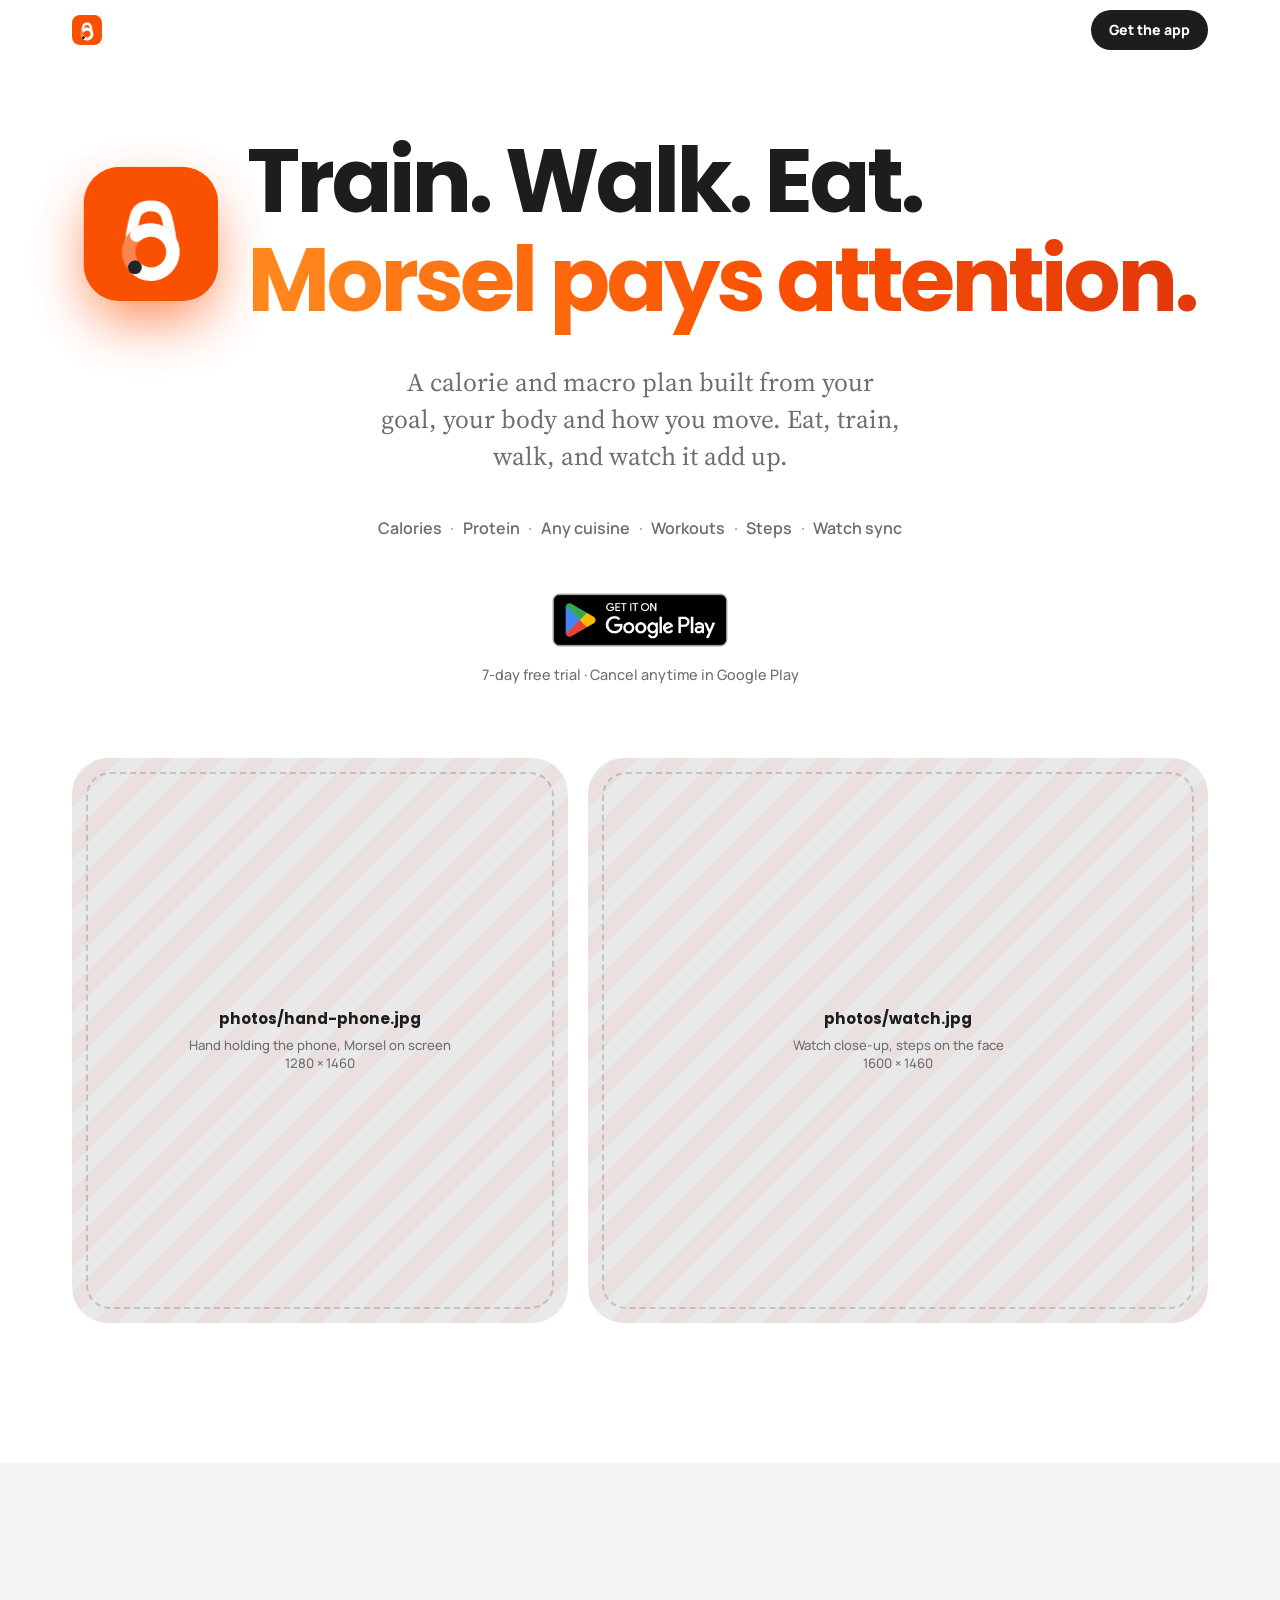
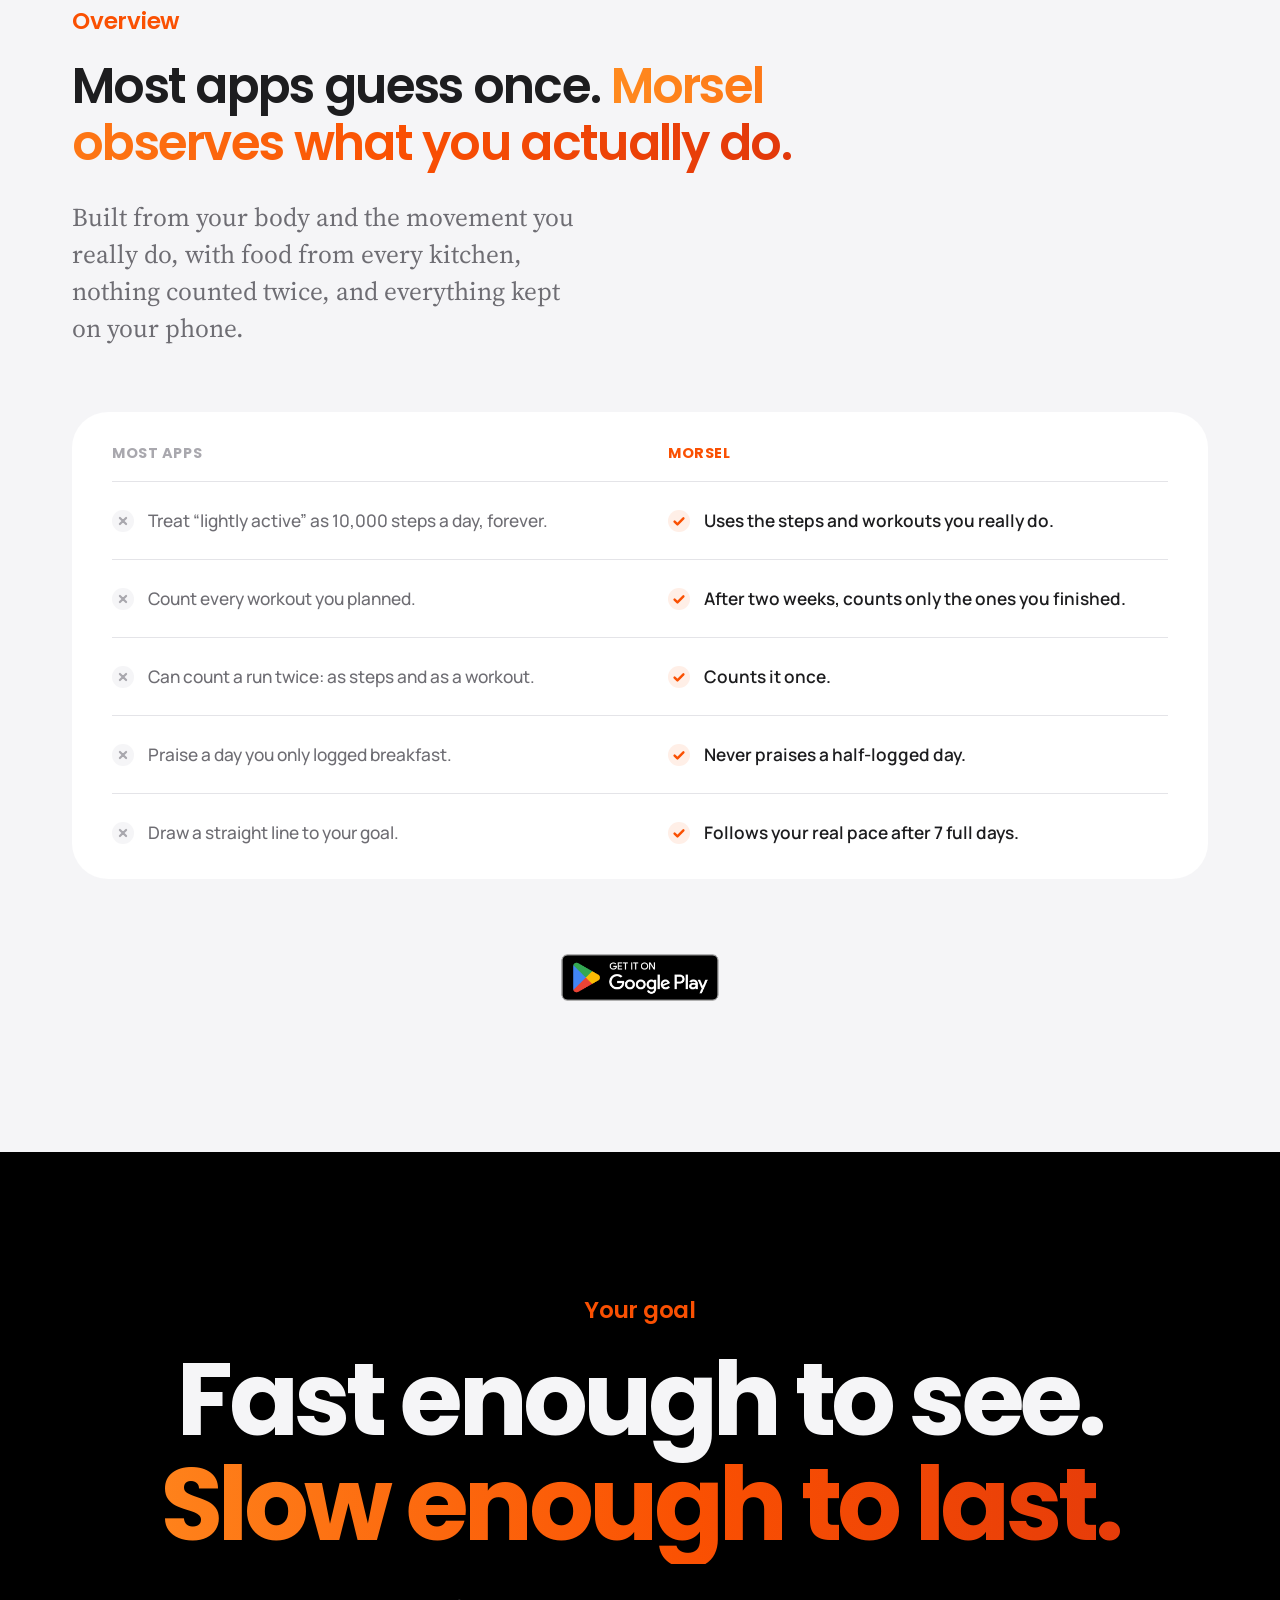
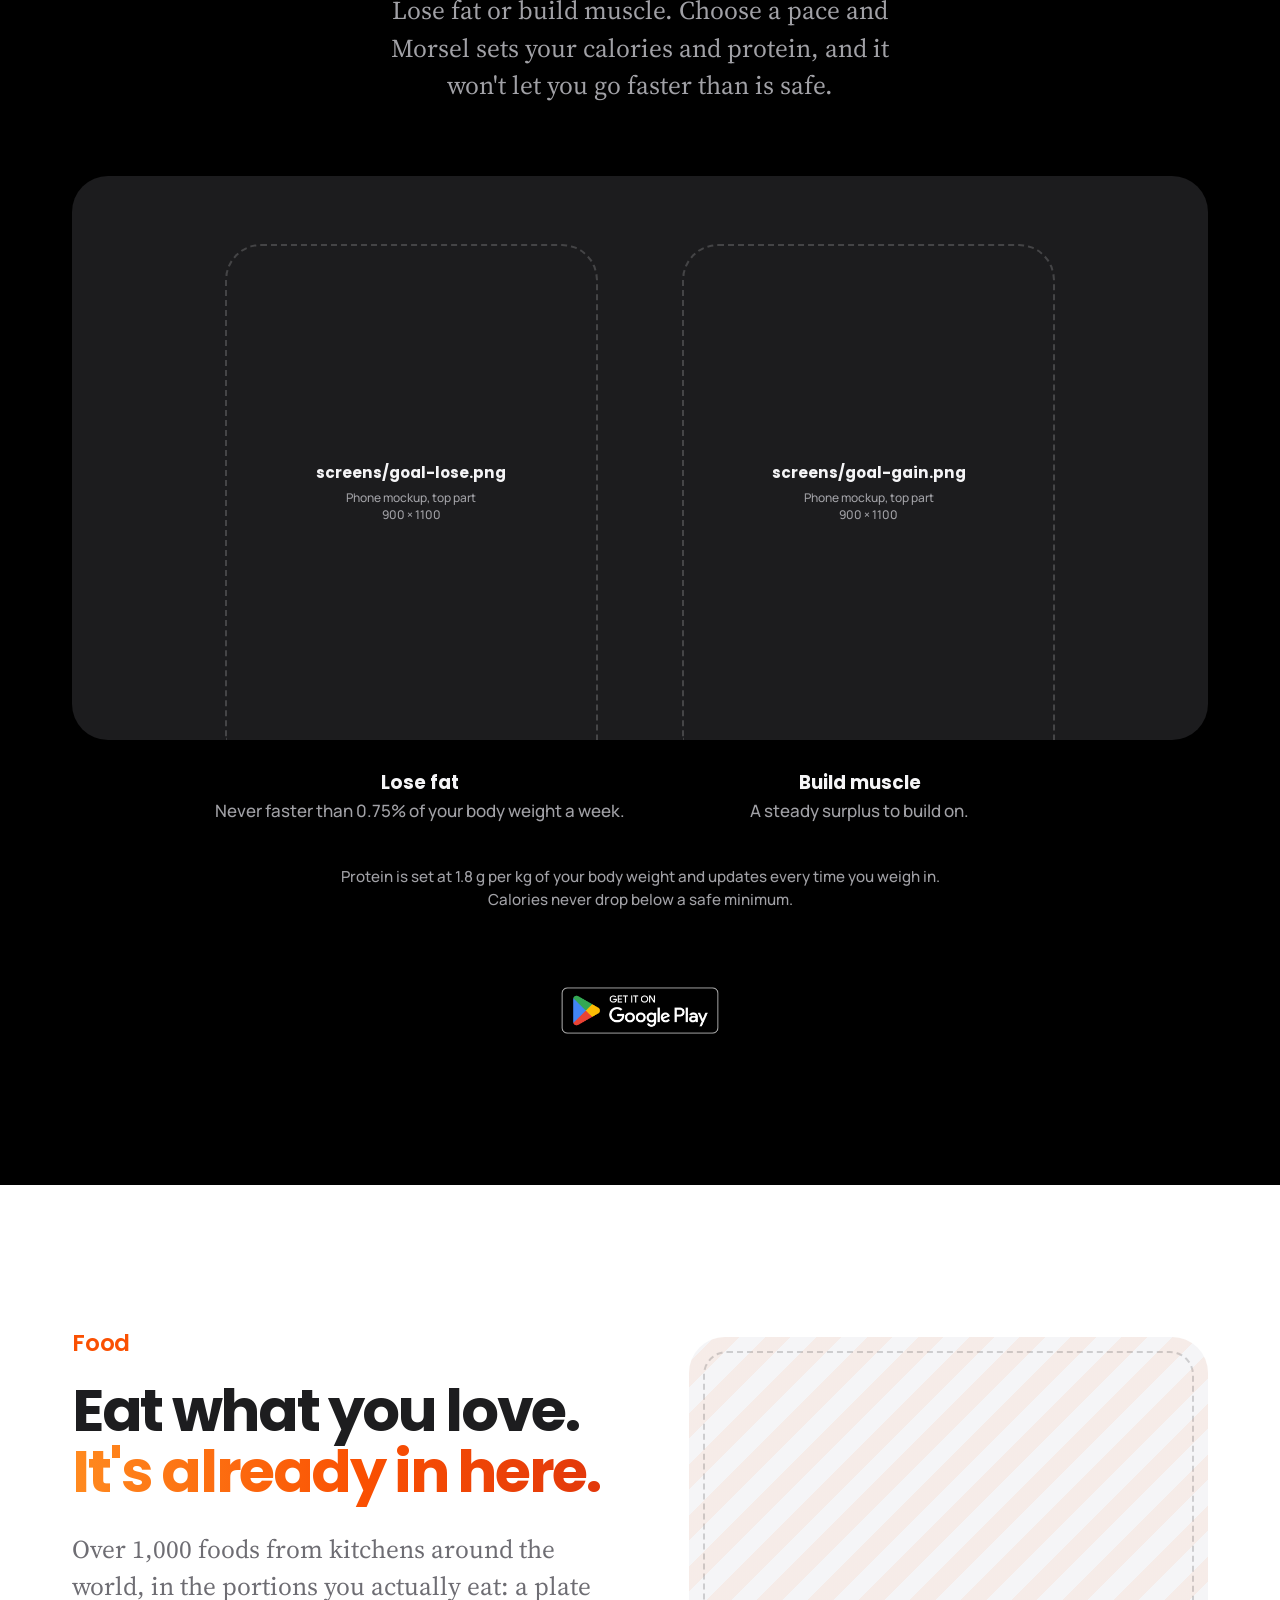
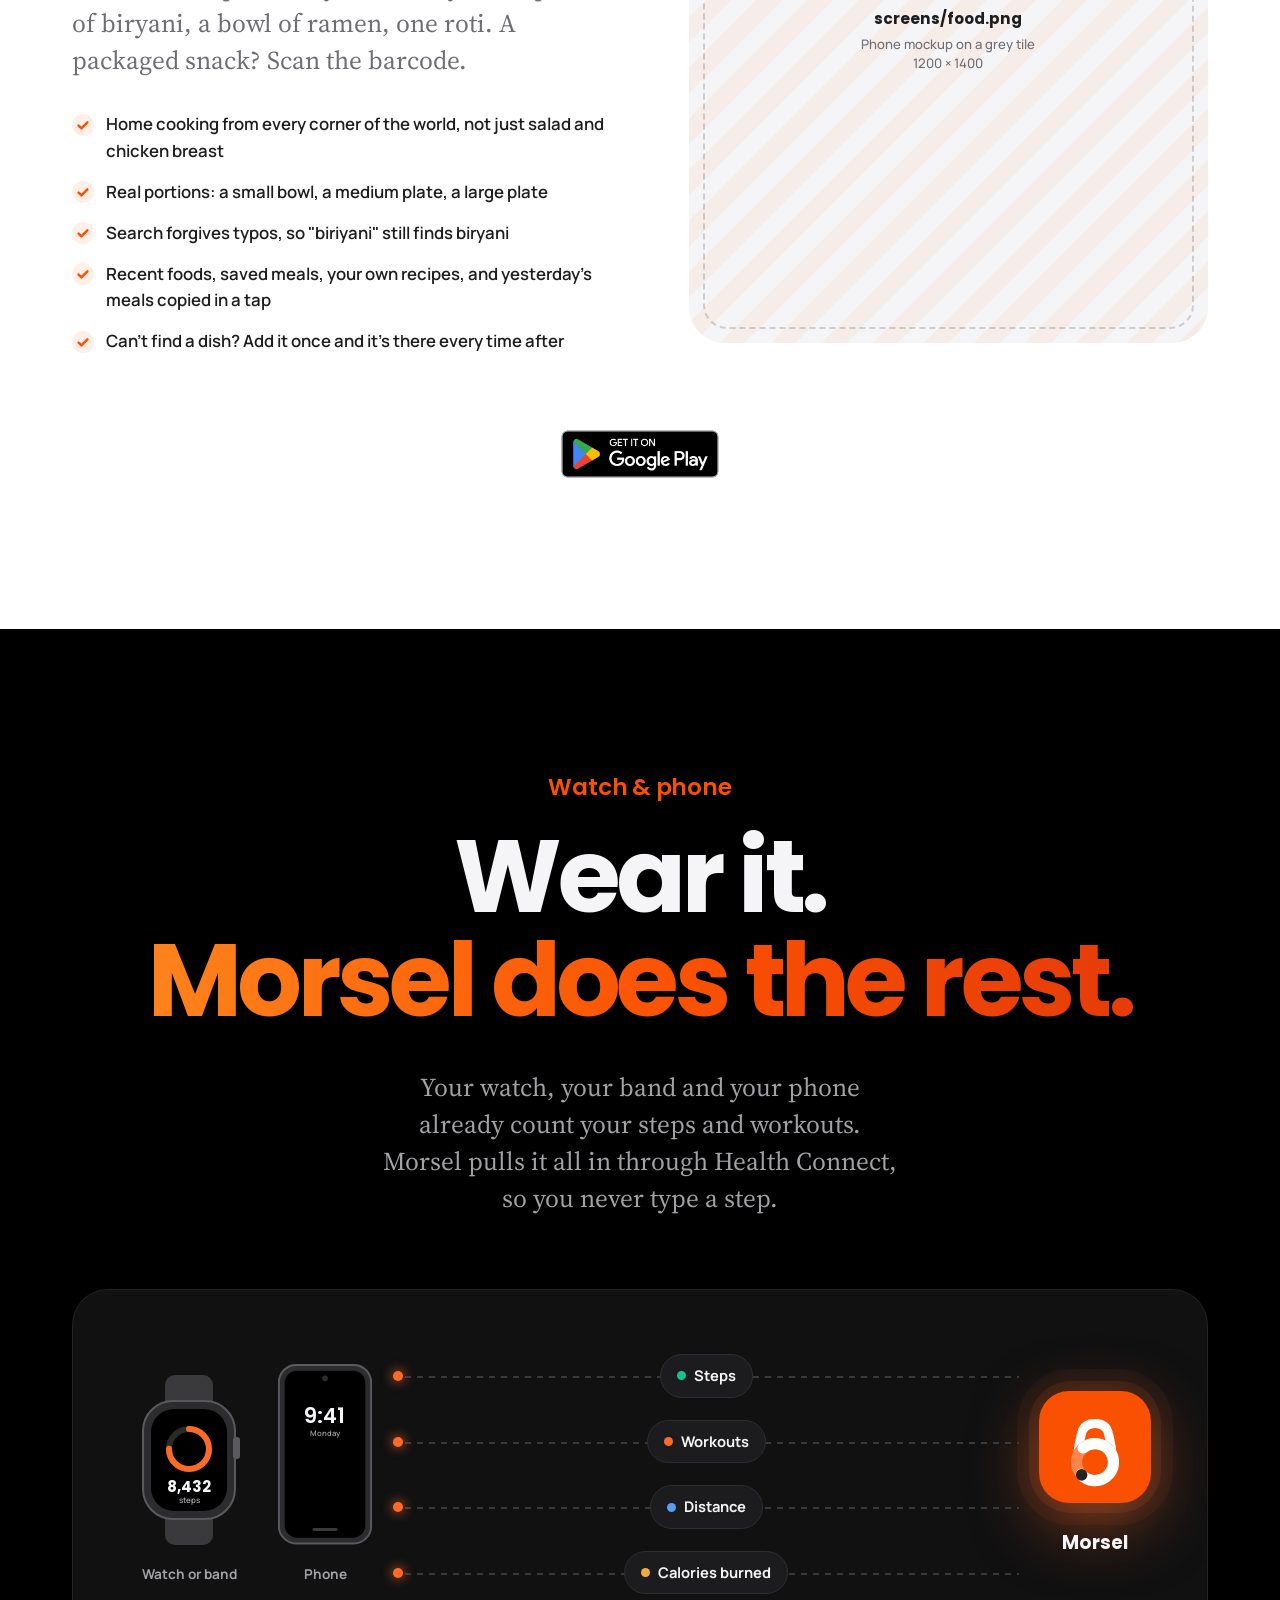
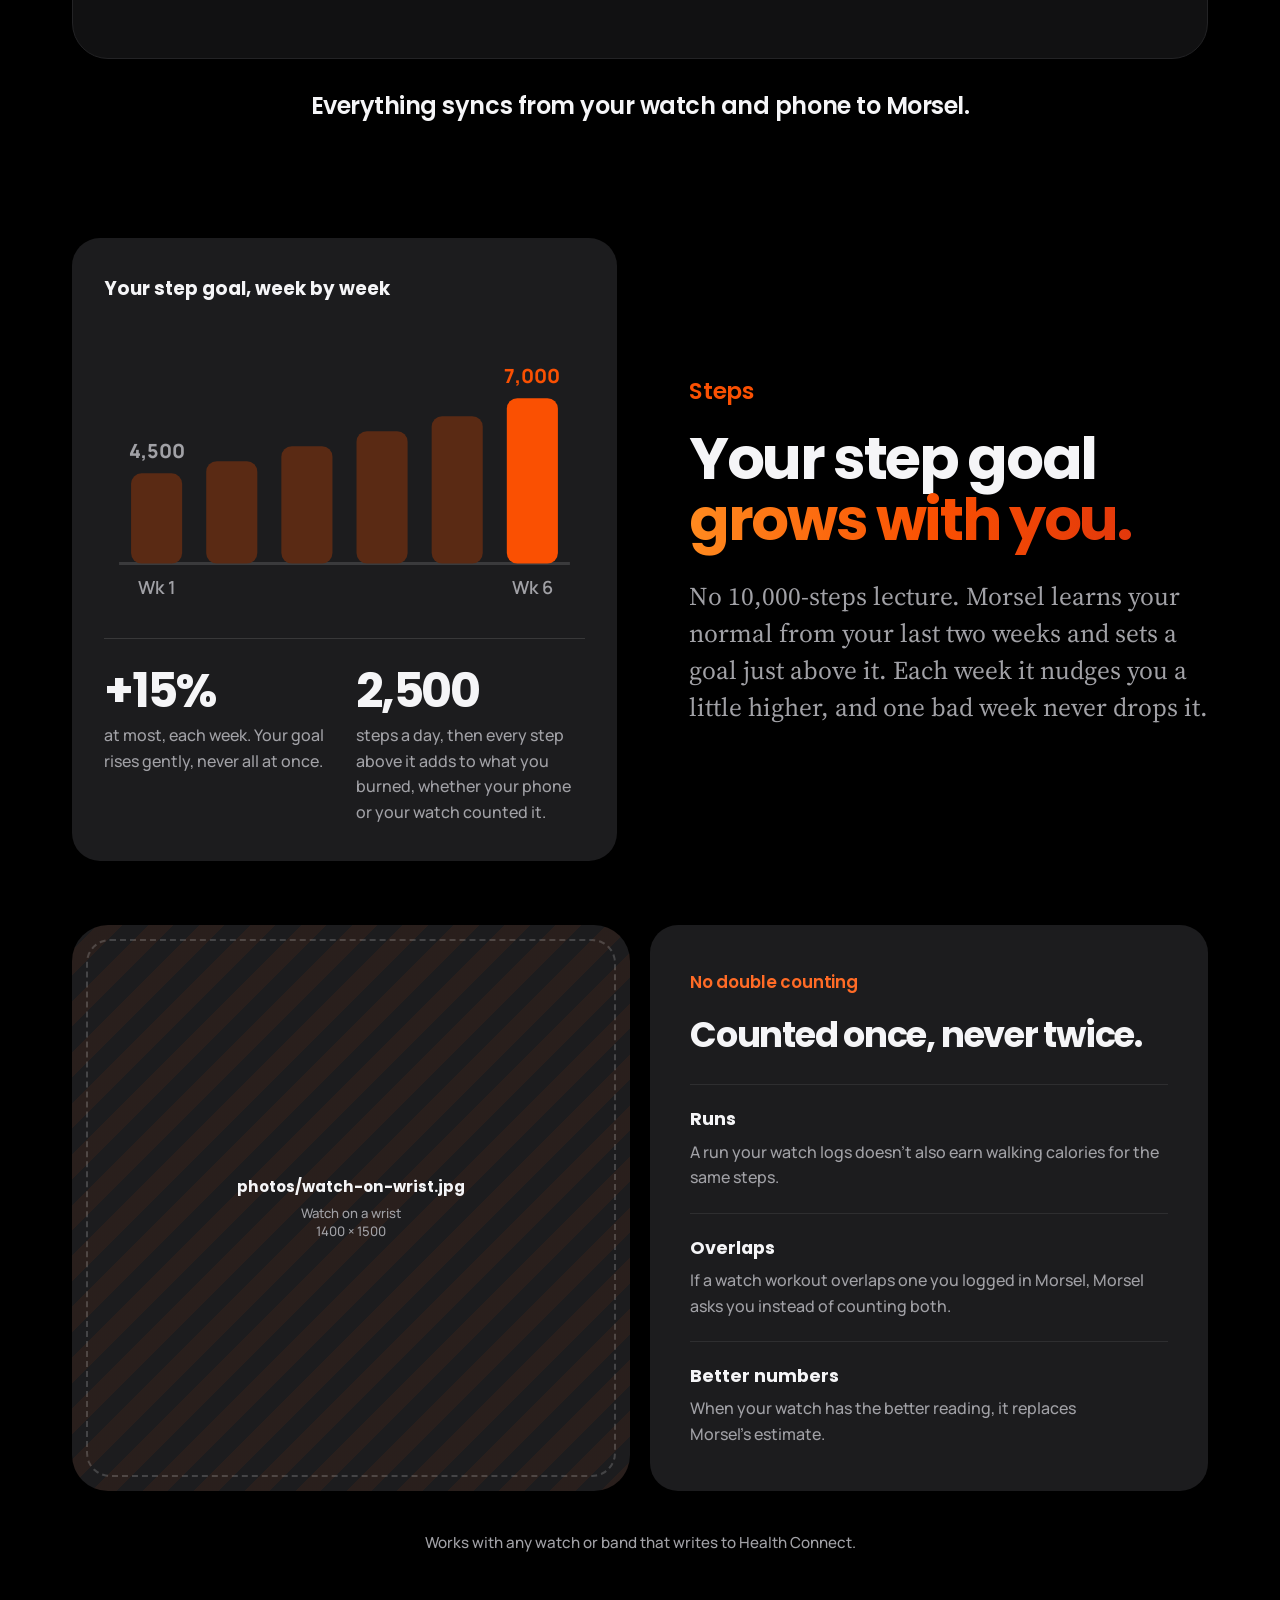
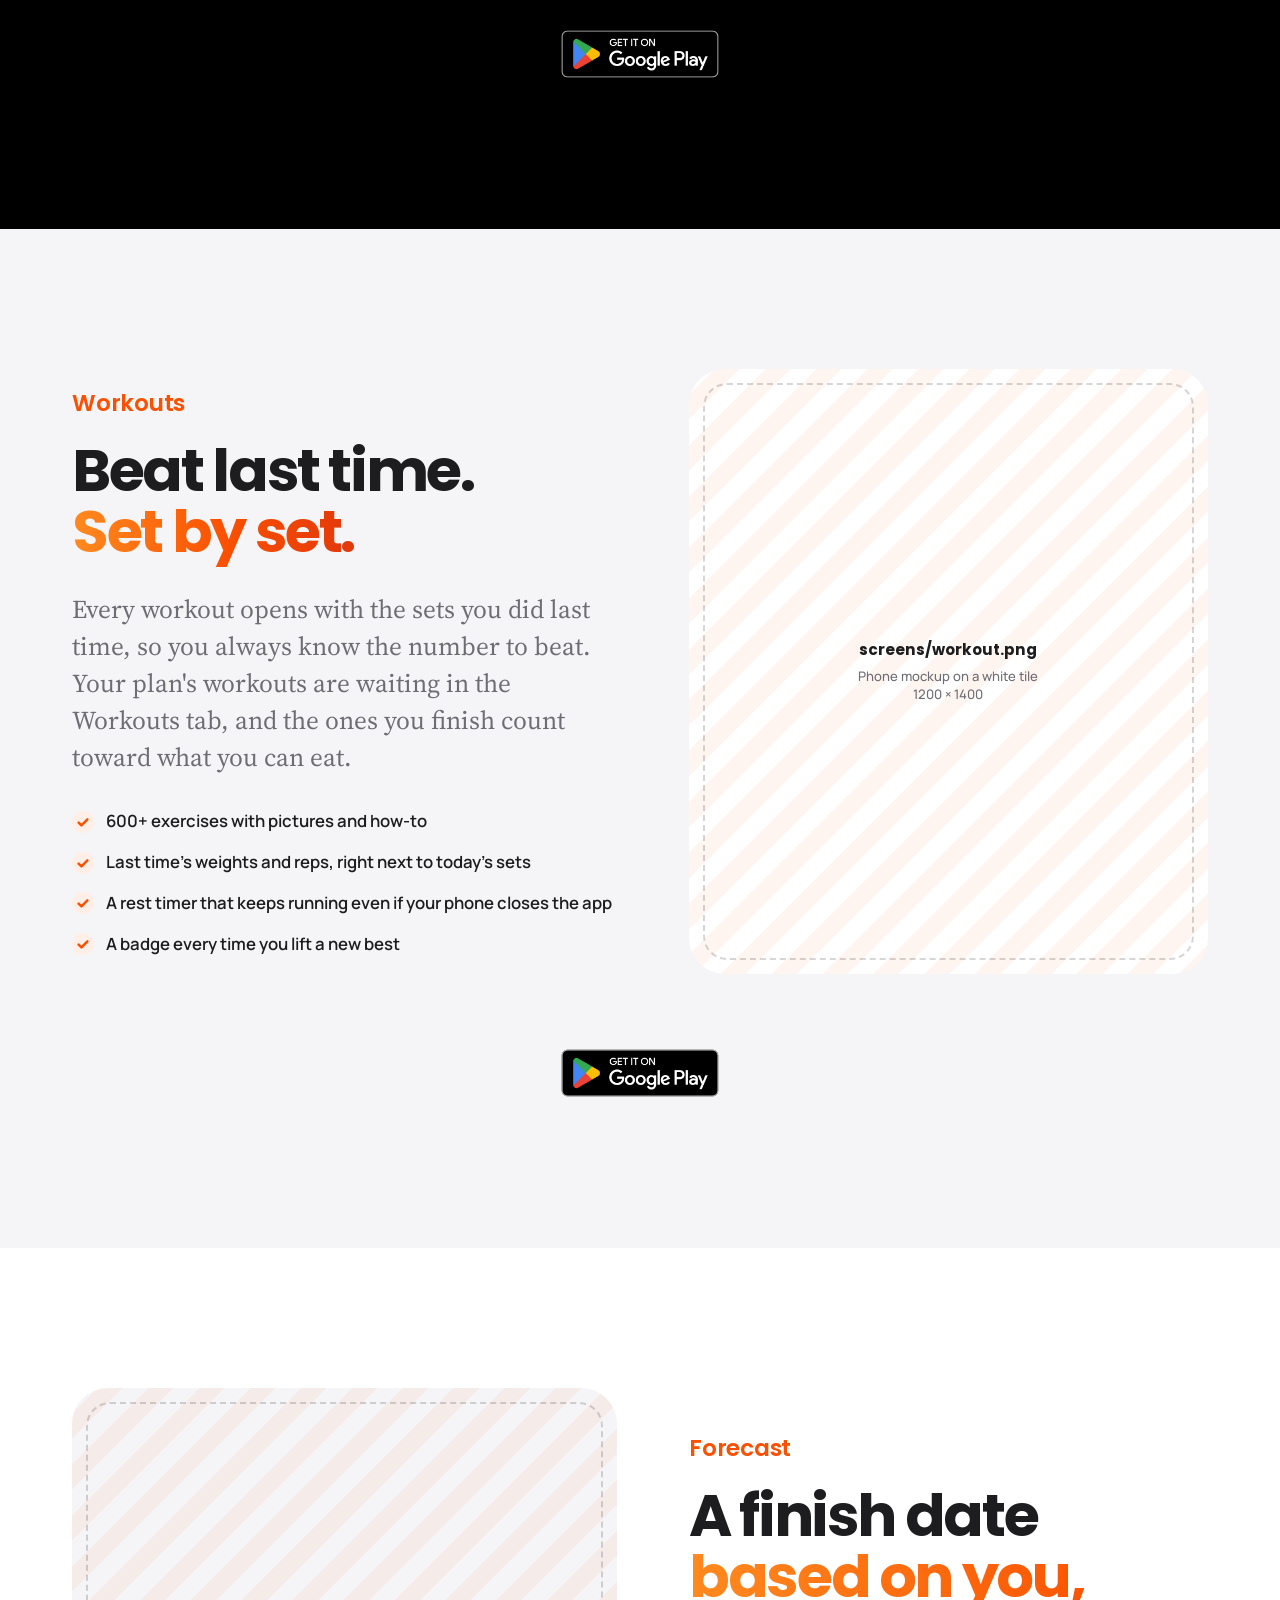
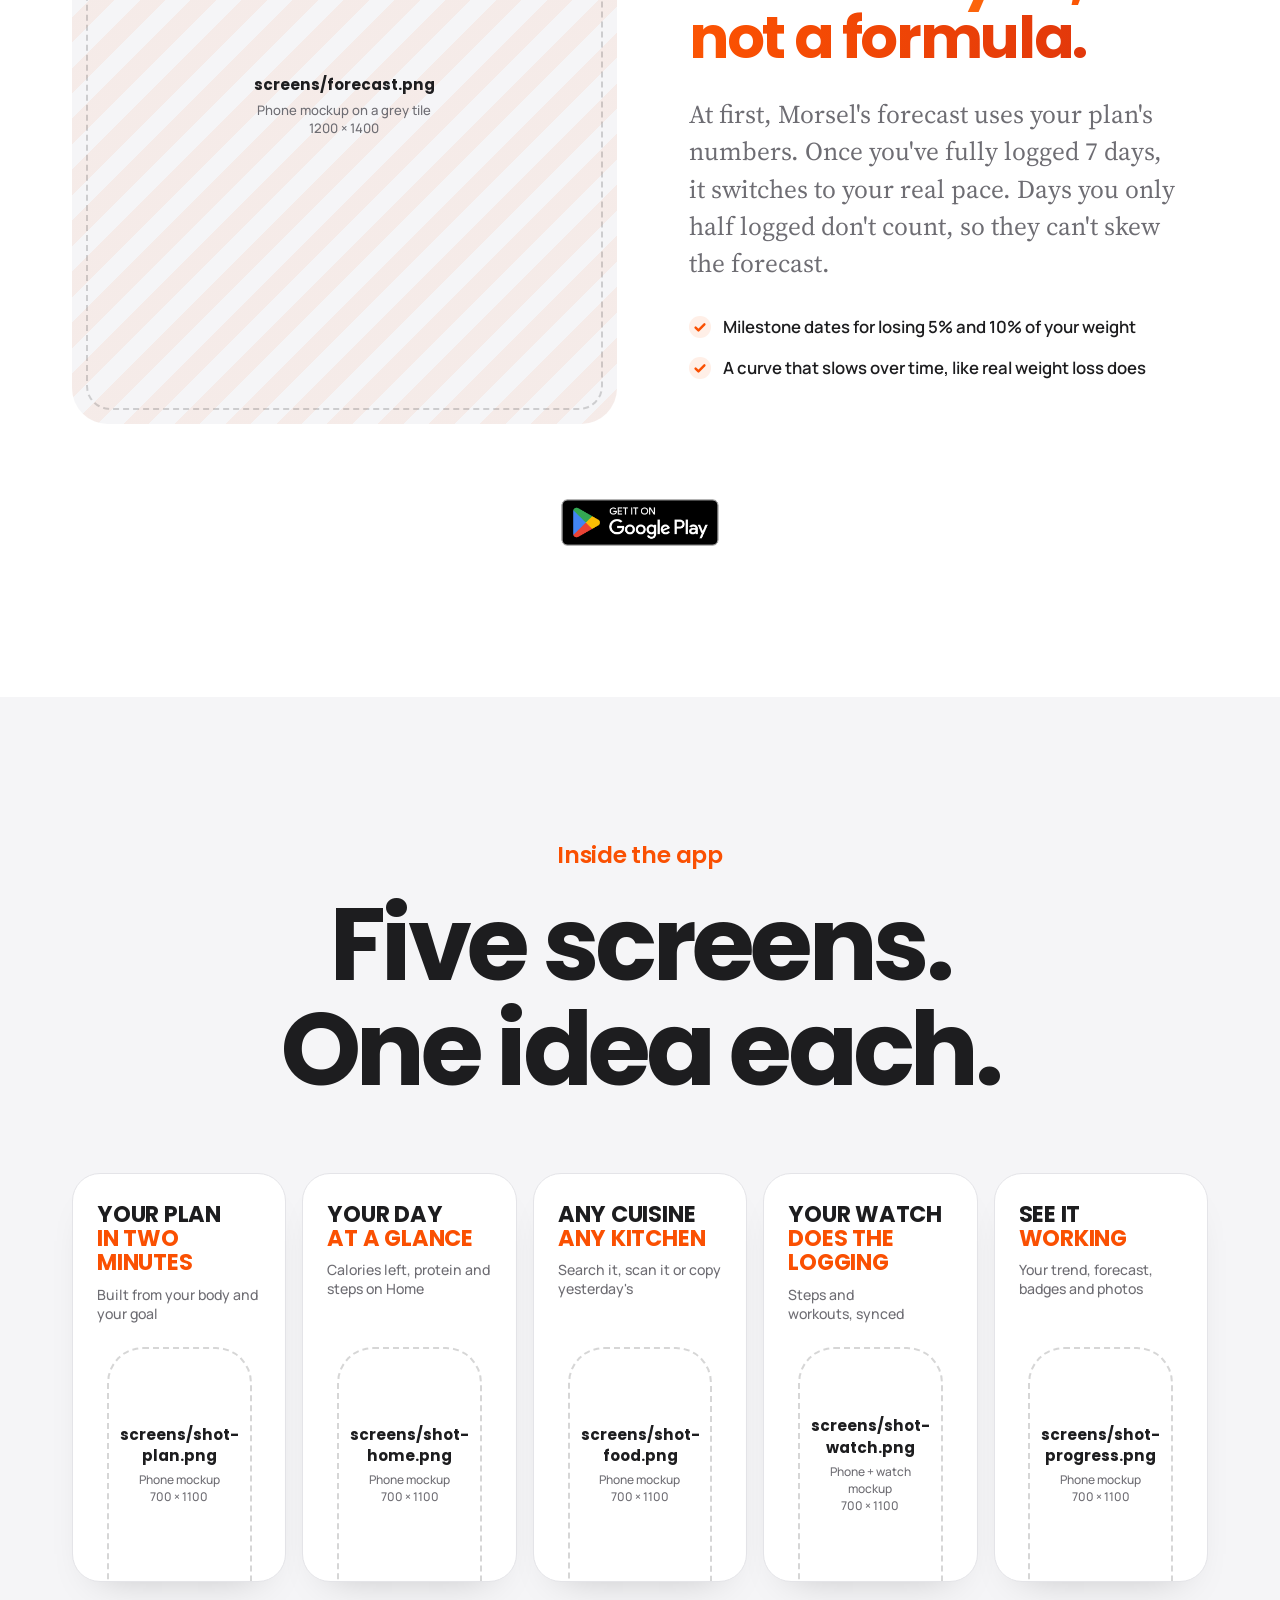
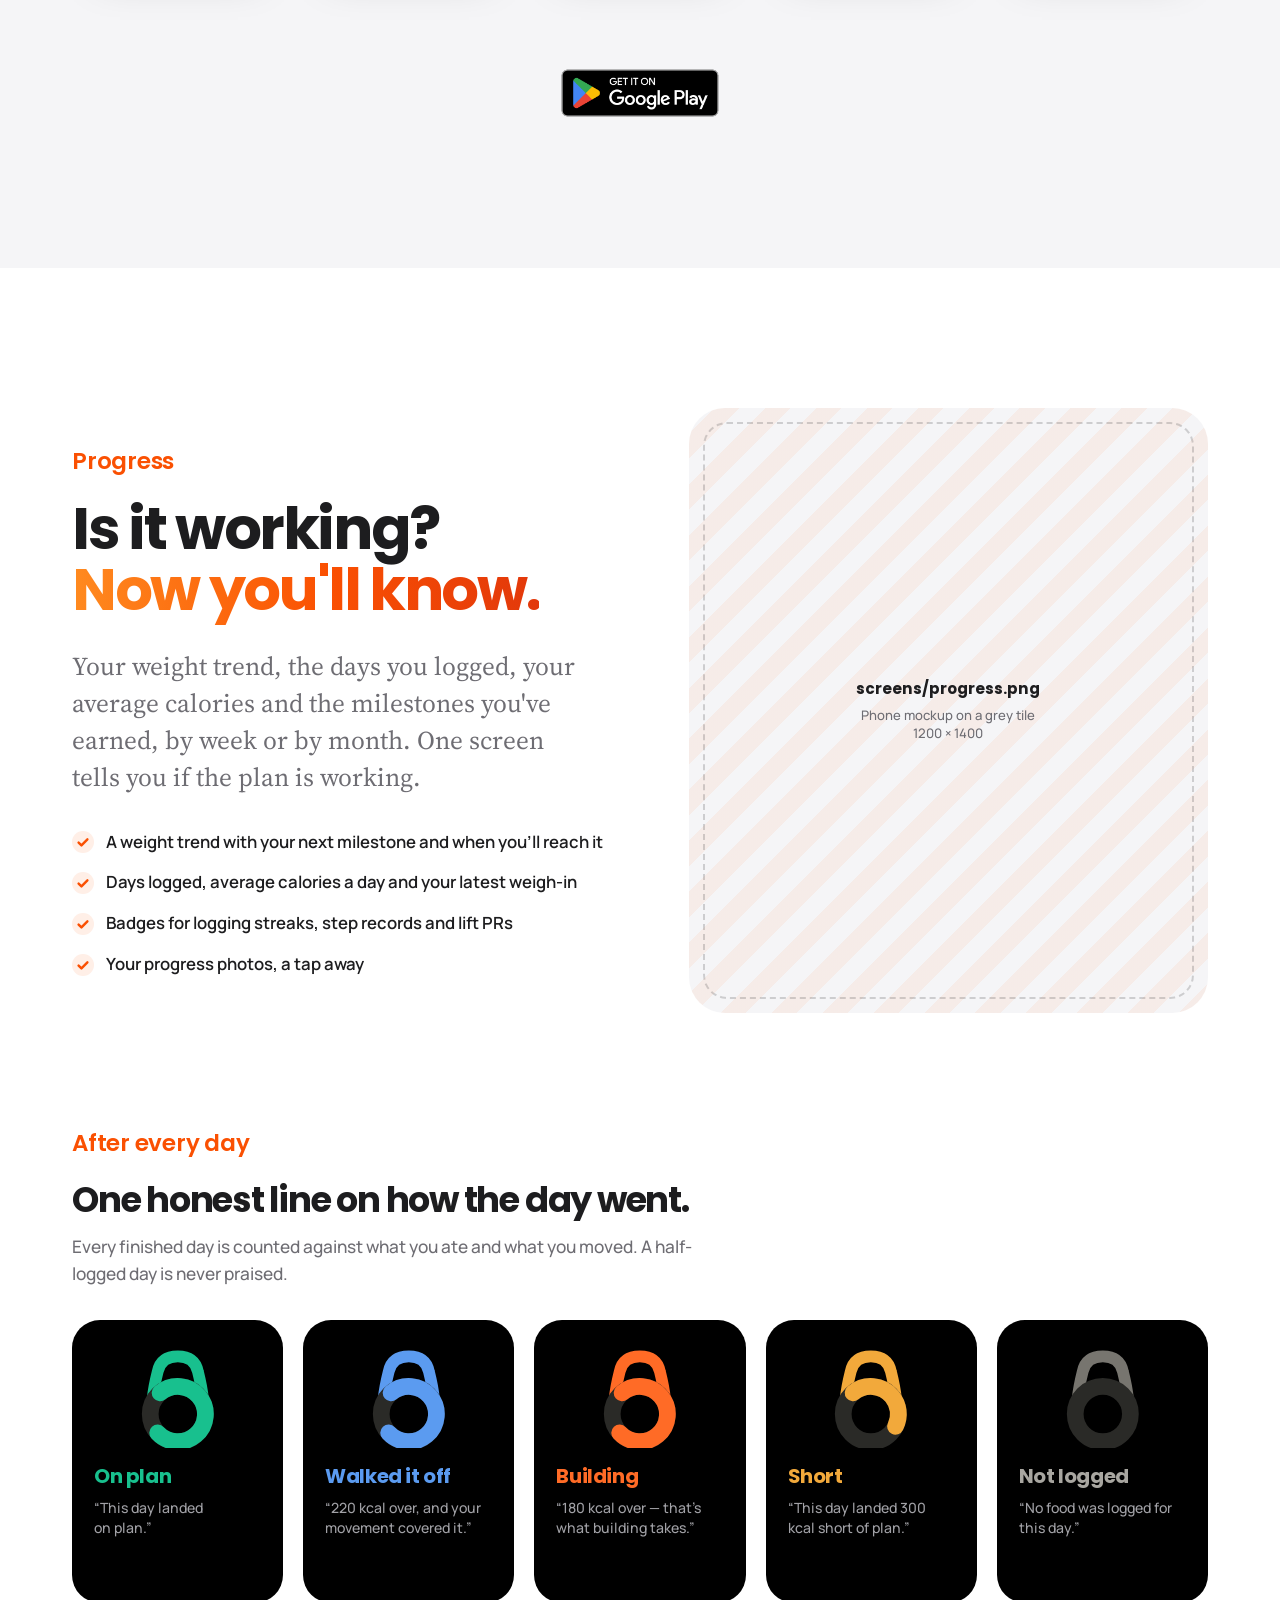
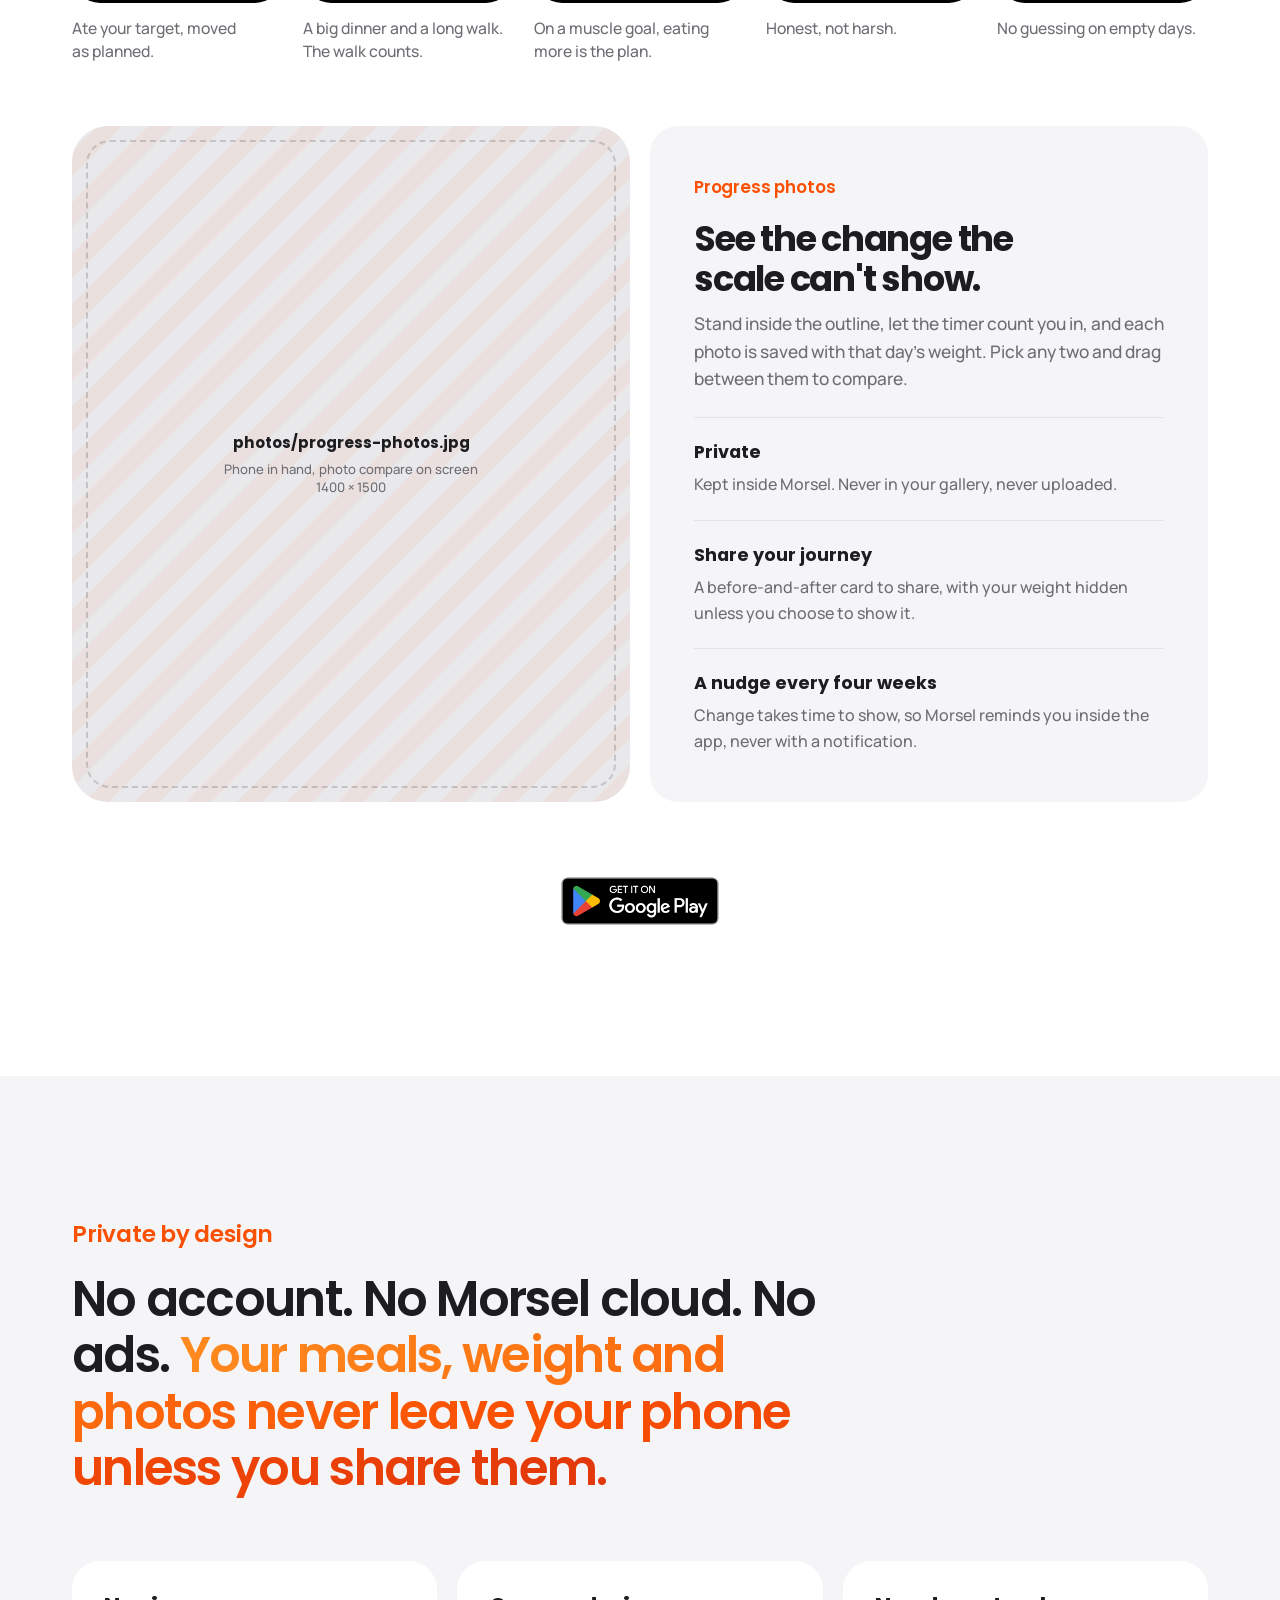
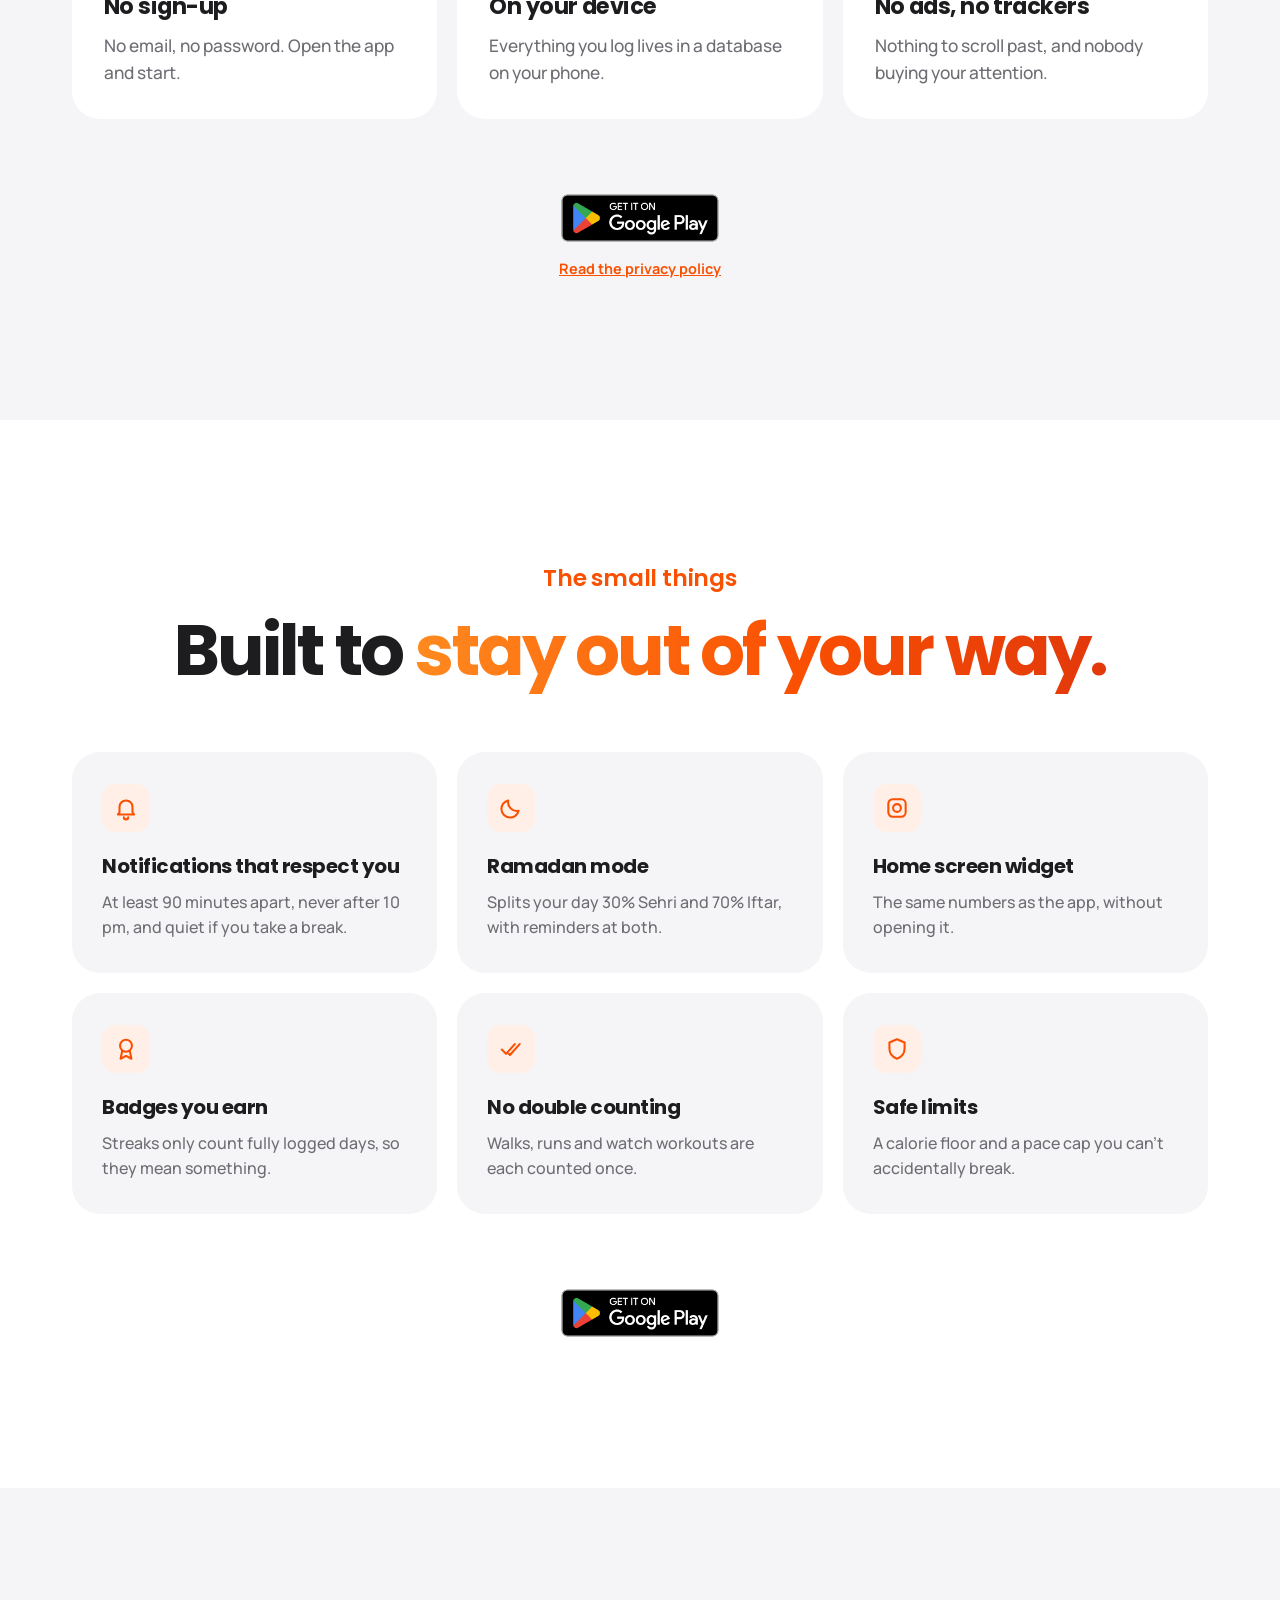
==== commit 08a7760d: "sections redid" ====
--- a/index.html
+++ b/index.html
@@ -8,7 +8,7 @@
   <meta name="theme-color" content="#FA5002">
 
   <meta property="og:type" content="website">
-  <meta property="og:title" content="Life happens. Morsel adapts.">
+  <meta property="og:title" content="Train. Walk. Eat. Morsel pays attention.">
   <meta property="og:description" content="Calories and protein built from your body and how much you really move. Any cuisine, workouts, watch sync. 7-day free trial.">
   <meta property="og:image" content="img/og-image.png">
   <meta name="twitter:card" content="summary_large_image">
@@ -19,7 +19,7 @@
   <link rel="preconnect" href="https://fonts.googleapis.com">
   <link rel="preconnect" href="https://fonts.gstatic.com" crossorigin>
   <link href="https://fonts.googleapis.com/css2?family=Manrope:wght@500;600;700;800&family=Poppins:wght@500;600;700&family=Source+Serif+4:opsz,wght@8..60,400&display=swap" rel="stylesheet">
-  <link rel="stylesheet" href="styles.css?v=8">
+  <link rel="stylesheet" href="styles.css?v=15">
 </head>
 <body>
 
@@ -52,8 +52,8 @@
         <div class="hero-lockup">
           <img class="hero-mark" src="img/morsel-icon.svg" alt="" width="154" height="154">
           <h1 class="mega">
-            <span>Life happens.</span>
-            <span class="grad">Morsel adapts.</span>
+            <span>Train. Walk. Eat.</span>
+            <span class="grad">Morsel pays attention.</span>
           </h1>
         </div>
         <p class="serif lede">A calorie and macro plan built from your goal, your body and how you move. Eat, train, walk, and watch it add up.</p>
@@ -83,47 +83,33 @@
         <p class="kicker">Overview</p>
         <p class="statement">Most apps guess once. <span class="grad">Morsel observes what you actually do.</span></p>
 
-        <div class="facts">
-          <div>
-            <h3>Built from you</h3>
-            <p>Your weight, height, age and goal, plus the steps and training you really do.</p>
-          </div>
-          <div>
-            <h3>Food from anywhere</h3>
-            <p>Biryani, ramen, tacos or a packaged snack. Search it or scan the barcode.</p>
-          </div>
-          <div>
-            <h3>Movement, counted once</h3>
-            <p>Steps, workouts and watch data, with nothing counted twice.</p>
-          </div>
-          <div>
-            <h3>Your data stays yours</h3>
-            <p>No account, no ads. Everything lives on your phone.</p>
-          </div>
-        </div>
-
-        <div class="versus">
-          <article class="vs vs-problem">
-            <p class="vs-tag">The problem</p>
-            <div class="vs-visual" aria-hidden="true">
-              <div class="vs-row"><span class="vs-label">Planned</span><span class="dots"><i class="on"></i><i class="on"></i><i class="on"></i><i class="on"></i><i class="on"></i></span></div>
-              <div class="vs-row"><span class="vs-label">Did</span><span class="dots"><i class="on"></i><i class="on"></i><i></i><i></i><i></i></span></div>
-              <p class="vs-pill">Your target still counts 5 workouts</p>
-            </div>
-            <h3>The app thinks you train five days a week. You train two.</h3>
-            <p>You start strong, then life happens. The numbers drift, the scale stalls, and you blame yourself.</p>
-          </article>
-
-          <article class="vs vs-morsel">
-            <p class="vs-tag">The Morsel way</p>
-            <div class="vs-visual" aria-hidden="true">
-              <div class="vs-row"><span class="vs-label">Planned</span><span class="dots"><i class="on"></i><i class="on"></i><i class="on"></i><i class="on"></i><i class="on"></i></span></div>
-              <div class="vs-row"><span class="vs-label">Did</span><span class="dots"><i class="on"></i><i class="on"></i><i></i><i></i><i></i></span></div>
-              <p class="vs-pill">Day 15 · Your target now follows your real training</p>
-            </div>
-            <h3>Two weeks in, Morsel counts what you finished.</h3>
-            <p>It stops trusting the plan and looks at the workouts you actually did. Your target follows real life, not good intentions.</p>
-          </article>
+        <p class="serif lede lede-left">Built from your body and the movement you really do, with food from every kitchen, nothing counted twice, and everything kept on your phone.</p>
+
+        <div class="compare" role="table" aria-label="Most apps compared with Morsel">
+          <div class="compare-row compare-head" role="row">
+            <span role="columnheader">Most apps</span>
+            <span role="columnheader">Morsel</span>
+          </div>
+          <div class="compare-row" role="row">
+            <p class="compare-them" role="cell">Treat “lightly active” as 10,000 steps a day, forever.</p>
+            <p class="compare-us" role="cell">Uses the steps and workouts you really do.</p>
+          </div>
+          <div class="compare-row" role="row">
+            <p class="compare-them" role="cell">Count every workout you planned.</p>
+            <p class="compare-us" role="cell">After two weeks, counts only the ones you finished.</p>
+          </div>
+          <div class="compare-row" role="row">
+            <p class="compare-them" role="cell">Can count a run twice: as steps and as a workout.</p>
+            <p class="compare-us" role="cell">Counts it once.</p>
+          </div>
+          <div class="compare-row" role="row">
+            <p class="compare-them" role="cell">Praise a day you only logged breakfast.</p>
+            <p class="compare-us" role="cell">Never praises a half-logged day.</p>
+          </div>
+          <div class="compare-row" role="row">
+            <p class="compare-them" role="cell">Draw a straight line to your goal.</p>
+            <p class="compare-us" role="cell">Follows your real pace after 7 full days.</p>
+          </div>
         </div>
 
         <div class="cta">
@@ -137,8 +123,8 @@
       <div class="wrap center">
         <p class="kicker">Your goal</p>
         <h2 class="mega">
-          <span>Two goals.</span>
-          <span class="grad">One safe plan.</span>
+          <span>Fast enough to see.</span>
+          <span class="grad">Slow enough to last.</span>
         </h2>
         <p class="serif lede">Lose fat or build muscle. Choose a pace and Morsel sets your calories and protein, and it won't let you go faster than is safe.</p>
       </div>
@@ -166,23 +152,24 @@
       </div>
     </section>
 
-    <!-- ============ 4. WORKOUTS ============ -->
+    <!-- ============ 4. FOOD ============ -->
     <section class="sec">
       <div class="wrap feature">
         <div class="feature-copy">
-          <p class="kicker">Workouts</p>
-          <h2 class="big">Plan five workouts. Do three. <span class="grad">Morsel notices.</span></h2>
-          <p class="serif lede lede-left">Your plan's workouts count toward your food target from day one. After two weeks, Morsel stops trusting the plan, counts the workouts you actually finished, and moves your target to match. No more eating for the gym session you skipped.</p>
+          <p class="kicker">Food</p>
+          <h2 class="big">Eat what you love. <span class="grad">It's already in here.</span></h2>
+          <p class="serif lede lede-left">Over 1,000 foods from kitchens around the world, in the portions you actually eat: a plate of biryani, a bowl of ramen, one roti. A packaged snack? Scan the barcode.</p>
           <ul class="points">
-            <li>600+ exercises with pictures and how-to</li>
-            <li>Every workout shows the sets you did last time, so you know what to beat</li>
-            <li>The timer keeps running even if your phone closes the app</li>
-            <li>Your plan's workouts are ready in your Workouts tab</li>
+            <li>Home cooking from every corner of the world, not just salad and chicken breast</li>
+            <li>Real portions: a small bowl, a medium plate, a large plate</li>
+            <li>Search forgives typos, so "biriyani" still finds biryani</li>
+            <li>Recent foods, saved meals, your own recipes, and yesterday's meals copied in a tap</li>
+            <li>Can't find a dish? Add it once and it's there every time after</li>
           </ul>
         </div>
         <figure class="slot slot-stage ratio-stage">
-          <img src="img/screens/workout.png" alt="A workout in progress in Morsel" loading="lazy" onerror="this.parentElement.classList.add('empty')">
-          <figcaption><b>screens/workout.png</b><span>Phone mockup on a grey tile<br>1200 × 1400</span></figcaption>
+          <img src="img/screens/food.png" alt="Searching for food in Morsel" loading="lazy" onerror="this.parentElement.classList.add('empty')">
+          <figcaption><b>screens/food.png</b><span>Phone mockup on a grey tile<br>1200 × 1400</span></figcaption>
         </figure>
       </div>
       <div class="wrap">
@@ -192,7 +179,7 @@
       </div>
     </section>
 
-    <!-- ============ 5. EVERYTHING SYNCS (dark) ============ -->
+    <!-- ============ 5. WATCH, PHONE & STEPS (dark) ============ -->
     <section class="sec sec-dark">
       <div class="wrap center">
         <p class="kicker">Watch &amp; phone</p>
@@ -250,6 +237,41 @@
           </div>
         </div>
         <p class="sync-caption">Everything syncs from your watch and phone to Morsel.</p>
+
+        <div class="feature feature-flip feature-sub">
+          <div class="feature-copy">
+            <p class="kicker">Steps</p>
+            <h3 class="big">Your step goal <span class="grad">grows with you.</span></h3>
+            <p class="serif lede lede-left">No 10,000-steps lecture. Morsel learns your normal from your last two weeks and sets a goal just above it. Each week it nudges you a little higher, and one bad week never drops it.</p>
+          </div>
+          <div class="card steps-card">
+            <p class="steps-title">Your step goal, week by week</p>
+            <svg viewBox="0 0 320 186" aria-hidden="true" class="steps-chart">
+              <line x1="10" y1="160" x2="310" y2="160" stroke="var(--line)" stroke-width="2"/>
+              <rect x="18"  y="100" width="34" height="60"  rx="7" fill="var(--accent-light)"/>
+              <rect x="68"  y="92"  width="34" height="68"  rx="7" fill="var(--accent-light)"/>
+              <rect x="118" y="82"  width="34" height="78"  rx="7" fill="var(--accent-light)"/>
+              <rect x="168" y="72"  width="34" height="88"  rx="7" fill="var(--accent-light)"/>
+              <rect x="218" y="62"  width="34" height="98"  rx="7" fill="var(--accent-light)"/>
+              <rect x="268" y="50"  width="34" height="110" rx="7" fill="var(--accent)"/>
+              <text x="35" y="90" text-anchor="middle" class="svg-label">4,500</text>
+              <text x="285" y="40" text-anchor="middle" class="svg-label svg-accent">7,000</text>
+              <text x="35" y="180" text-anchor="middle" class="svg-small">Wk 1</text>
+              <text x="285" y="180" text-anchor="middle" class="svg-small">Wk 6</text>
+            </svg>
+            <div class="steps-stats">
+              <div>
+                <p class="stat">+15%</p>
+                <p>at most, each week. Your goal rises gently, never all at once.</p>
+              </div>
+              <div>
+                <p class="stat">2,500</p>
+                <p>steps a day, then every step above it adds to what you burned, whether your phone or your watch counted it.</p>
+              </div>
+            </div>
+          </div>
+        </div>
+
 
         <div class="pair pair-photo">
           <figure class="slot ratio-photo">
@@ -283,55 +305,144 @@
       </div>
     </section>
 
-    <!-- ============ 6. STEPS ============ -->
+    <!-- ============ 6. WORKOUTS ============ -->
     <section class="sec sec-gray">
       <div class="wrap feature">
         <div class="feature-copy">
-          <p class="kicker">Steps</p>
-          <h2 class="big">Your step goal <span class="grad">grows with you.</span></h2>
-          <p class="serif lede lede-left">No 10,000-steps lecture. Morsel learns your normal from your last two weeks and sets a goal just above it. Each week it nudges you a little higher, and one bad week never drops it.</p>
-        </div>
-        <div class="card steps-card">
-          <p class="steps-title">Your step goal, week by week</p>
-          <svg viewBox="0 0 320 186" aria-hidden="true" class="steps-chart">
-            <line x1="10" y1="160" x2="310" y2="160" stroke="var(--line)" stroke-width="2"/>
-            <rect x="18"  y="100" width="34" height="60"  rx="7" fill="var(--accent-light)"/>
-            <rect x="68"  y="92"  width="34" height="68"  rx="7" fill="var(--accent-light)"/>
-            <rect x="118" y="82"  width="34" height="78"  rx="7" fill="var(--accent-light)"/>
-            <rect x="168" y="72"  width="34" height="88"  rx="7" fill="var(--accent-light)"/>
-            <rect x="218" y="62"  width="34" height="98"  rx="7" fill="var(--accent-light)"/>
-            <rect x="268" y="50"  width="34" height="110" rx="7" fill="var(--accent)"/>
-            <text x="35" y="90" text-anchor="middle" class="svg-label">4,500</text>
-            <text x="285" y="40" text-anchor="middle" class="svg-label svg-accent">7,000</text>
-            <text x="35" y="180" text-anchor="middle" class="svg-small">Wk 1</text>
-            <text x="285" y="180" text-anchor="middle" class="svg-small">Wk 6</text>
-          </svg>
-          <div class="steps-stats">
-            <div>
-              <p class="stat">+15%</p>
-              <p>at most, each week. Your goal rises gently, never all at once.</p>
-            </div>
-            <div>
-              <p class="stat">2,500</p>
-              <p>steps a day, then every step above it adds to what you burned, whether your phone or your watch counted it.</p>
-            </div>
-          </div>
-        </div>
-      </div>
-      <div class="wrap">
-        <div class="cta">
-          <a class="play" href="https://play.google.com/store/apps/details?id=com.morsel.app"><img src="img/google-play-badge.png" alt="Get it on Google Play" width="180" height="70" loading="lazy"></a>
-        </div>
-      </div>
-    </section>
-
-    <!-- ============ 7. AFTER EVERY DAY ============ -->
+          <p class="kicker">Workouts</p>
+          <h2 class="big">Beat last time.<br><span class="grad">Set by set.</span></h2>
+          <p class="serif lede lede-left">Every workout opens with the sets you did last time, so you always know the number to beat. Your plan's workouts are waiting in the Workouts tab, and the ones you finish count toward what you can eat.</p>
+          <ul class="points">
+            <li>600+ exercises with pictures and how-to</li>
+            <li>Last time's weights and reps, right next to today's sets</li>
+            <li>A rest timer that keeps running even if your phone closes the app</li>
+            <li>A badge every time you lift a new best</li>
+          </ul>
+        </div>
+        <figure class="slot slot-stage slot-stage-white ratio-stage">
+          <img src="img/screens/workout.png" alt="A workout in progress in Morsel" loading="lazy" onerror="this.parentElement.classList.add('empty')">
+          <figcaption><b>screens/workout.png</b><span>Phone mockup on a white tile<br>1200 × 1400</span></figcaption>
+        </figure>
+      </div>
+      <div class="wrap">
+        <div class="cta">
+          <a class="play" href="https://play.google.com/store/apps/details?id=com.morsel.app"><img src="img/google-play-badge.png" alt="Get it on Google Play" width="180" height="70" loading="lazy"></a>
+        </div>
+      </div>
+    </section>
+
+    <!-- ============ 7. FORECAST ============ -->
     <section class="sec">
-      <div class="wrap">
-        <p class="kicker">After every day</p>
-        <h2 class="big narrow">One honest line <span class="grad">on how the day went.</span></h2>
-        <p class="serif lede lede-left">Every finished day gets one line, counting what you ate and what you moved. Yesterday's is on Home each morning. A half-logged day is never praised.</p>
-
+      <div class="wrap feature feature-flip">
+        <div class="feature-copy">
+          <p class="kicker">Forecast</p>
+          <h2 class="big">A finish date <span class="grad">based on you, not a formula.</span></h2>
+          <p class="serif lede lede-left">At first, Morsel's forecast uses your plan's numbers. Once you've fully logged 7 days, it switches to your real pace. Days you only half logged don't count, so they can't skew the forecast.</p>
+          <ul class="points">
+            <li>Milestone dates for losing 5% and 10% of your weight</li>
+            <li>A curve that slows over time, like real weight loss does</li>
+          </ul>
+        </div>
+        <figure class="slot slot-stage ratio-stage">
+          <img src="img/screens/forecast.png" alt="Morsel's weight forecast" loading="lazy" onerror="this.parentElement.classList.add('empty')">
+          <figcaption><b>screens/forecast.png</b><span>Phone mockup on a grey tile<br>1200 × 1400</span></figcaption>
+        </figure>
+      </div>
+      <div class="wrap">
+        <div class="cta">
+          <a class="play" href="https://play.google.com/store/apps/details?id=com.morsel.app"><img src="img/google-play-badge.png" alt="Get it on Google Play" width="180" height="70" loading="lazy"></a>
+        </div>
+      </div>
+    </section>
+
+    <!-- ============ 8. INSIDE THE APP ============ -->
+    <section class="sec sec-gray">
+      <div class="wrap center">
+        <p class="kicker">Inside the app</p>
+        <h2 class="mega">
+          <span>Five screens.</span>
+          <span>One idea each.</span>
+        </h2>
+      </div>
+
+      <div class="wrap"><p class="swipe-hint" aria-hidden="true">Swipe <span>→</span></p>
+      </div>
+      <div class="wrap shots rail">
+        <article class="shot">
+          <h3>Your plan<span>in two minutes</span></h3>
+          <p>Built from your body and your goal</p>
+          <figure class="slot slot-phone">
+            <img src="img/screens/shot-plan.png" alt="Morsel plan screen" loading="lazy" onerror="this.parentElement.classList.add('empty')">
+            <figcaption><b>screens/shot-plan.png</b><span>Phone mockup<br>700 × 1100</span></figcaption>
+          </figure>
+        </article>
+        <article class="shot">
+          <h3>Your day<span>at a glance</span></h3>
+          <p>Calories left, protein and steps on Home</p>
+          <figure class="slot slot-phone">
+            <img src="img/screens/shot-home.png" alt="Morsel home screen" loading="lazy" onerror="this.parentElement.classList.add('empty')">
+            <figcaption><b>screens/shot-home.png</b><span>Phone mockup<br>700 × 1100</span></figcaption>
+          </figure>
+        </article>
+        <article class="shot">
+          <h3>Any cuisine<span>any kitchen</span></h3>
+          <p>Search it, scan it or copy yesterday's</p>
+          <figure class="slot slot-phone">
+            <img src="img/screens/shot-food.png" alt="Morsel food search" loading="lazy" onerror="this.parentElement.classList.add('empty')">
+            <figcaption><b>screens/shot-food.png</b><span>Phone mockup<br>700 × 1100</span></figcaption>
+          </figure>
+        </article>
+        <article class="shot">
+          <h3>Your watch<span>does the logging</span></h3>
+          <p>Steps and workouts, synced</p>
+          <figure class="slot slot-phone">
+            <img src="img/screens/shot-watch.png" alt="Morsel with steps synced from a watch" loading="lazy" onerror="this.parentElement.classList.add('empty')">
+            <figcaption><b>screens/shot-watch.png</b><span>Phone + watch mockup<br>700 × 1100</span></figcaption>
+          </figure>
+        </article>
+        <article class="shot">
+          <h3>See it<span>working</span></h3>
+          <p>Your trend, forecast, badges and photos</p>
+          <figure class="slot slot-phone">
+            <img src="img/screens/shot-progress.png" alt="Morsel progress screen" loading="lazy" onerror="this.parentElement.classList.add('empty')">
+            <figcaption><b>screens/shot-progress.png</b><span>Phone mockup<br>700 × 1100</span></figcaption>
+          </figure>
+        </article>
+      </div>
+
+      <div class="wrap">
+        <div class="cta">
+          <a class="play" href="https://play.google.com/store/apps/details?id=com.morsel.app"><img src="img/google-play-badge.png" alt="Get it on Google Play" width="180" height="70" loading="lazy"></a>
+        </div>
+      </div>
+    </section>
+
+    <!-- ============ 9. PROGRESS ============ -->
+    <section class="sec">
+      <div class="wrap feature">
+        <div class="feature-copy">
+          <p class="kicker">Progress</p>
+          <h2 class="big">Is it working?<br><span class="grad">Now you'll know.</span></h2>
+          <p class="serif lede lede-left">Your weight trend, the days you logged, your average calories and the milestones you've earned, by week or by month. One screen tells you if the plan is working.</p>
+          <ul class="points">
+            <li>A weight trend with your next milestone and when you'll reach it</li>
+            <li>Days logged, average calories a day and your latest weigh-in</li>
+            <li>Badges for logging streaks, step records and lift PRs</li>
+            <li>Your progress photos, a tap away</li>
+          </ul>
+        </div>
+        <figure class="slot slot-stage ratio-stage">
+          <img src="img/screens/progress.png" alt="Morsel's progress screen" loading="lazy" onerror="this.parentElement.classList.add('empty')">
+          <figcaption><b>screens/progress.png</b><span>Phone mockup on a grey tile<br>1200 × 1400</span></figcaption>
+        </figure>
+      </div>
+
+      <div class="wrap">
+        <div class="verdicts">
+          <p class="kicker">After every day</p>
+          <h3>One honest line on how the day went.</h3>
+          <p>Every finished day is counted against what you ate and what you moved. A half-logged day is never praised.</p>
+        </div>
         <div class="states">
           <div class="state">
             <div class="state-card">
@@ -374,6 +485,7 @@
             <p class="state-desc">No guessing on empty days.</p>
           </div>
         </div>
+
 
         <div class="pair pair-photo">
           <figure class="slot ratio-photo">
@@ -408,187 +520,7 @@
       </div>
     </section>
 
-    <!-- ============ 8. FORECAST ============ -->
-    <section class="sec sec-gray">
-      <div class="wrap feature feature-flip">
-        <div class="feature-copy">
-          <p class="kicker">Forecast</p>
-          <h2 class="big">A finish date <span class="grad">based on you, not a formula.</span></h2>
-          <p class="serif lede lede-left">At first, Morsel's forecast uses your plan's numbers. Once you've fully logged 7 days, it switches to your real pace. Days you only half logged don't count, so they can't skew the forecast.</p>
-          <ul class="points">
-            <li>Milestone dates for losing 5% and 10% of your weight</li>
-            <li>A curve that slows over time, like real weight loss does</li>
-            <li>Badges for logging streaks, step records and lift PRs</li>
-          </ul>
-        </div>
-        <figure class="slot slot-stage slot-stage-white ratio-stage">
-          <img src="img/screens/forecast.png" alt="Morsel's weight forecast" loading="lazy" onerror="this.parentElement.classList.add('empty')">
-          <figcaption><b>screens/forecast.png</b><span>Phone mockup on a white tile<br>1200 × 1400</span></figcaption>
-        </figure>
-      </div>
-      <div class="wrap">
-        <div class="cta">
-          <a class="play" href="https://play.google.com/store/apps/details?id=com.morsel.app"><img src="img/google-play-badge.png" alt="Get it on Google Play" width="180" height="70" loading="lazy"></a>
-        </div>
-      </div>
-    </section>
-
-    <!-- ============ 9. INSIDE THE APP ============ -->
-    <section class="sec">
-      <div class="wrap center">
-        <p class="kicker">Inside the app</p>
-        <h2 class="big">Three screens.<br>Your whole day.</h2>
-      </div>
-
-      <div class="wrap"><p class="swipe-hint" aria-hidden="true">Swipe <span>→</span></p>
-      </div>
-      <div class="wrap trio trio-screens rail">
-        <article class="card card-screen">
-          <p class="kicker">Home</p>
-          <h3>Today, at a glance.</h3>
-          <p>Calories left, protein, steps, and one banner about what matters right now.</p>
-          <figure class="slot slot-phone">
-            <img src="img/screens/ui-home.png" alt="Morsel home screen" loading="lazy" onerror="this.parentElement.classList.add('empty')">
-            <figcaption><b>screens/ui-home.png</b><span>Phone mockup, transparent PNG<br>900 × 1200</span></figcaption>
-          </figure>
-        </article>
-        <article class="card card-screen">
-          <p class="kicker">Log</p>
-          <h3>A meal in a few taps.</h3>
-          <p>Search any cuisine, scan a barcode, or copy yesterday's meal.</p>
-          <figure class="slot slot-phone">
-            <img src="img/screens/ui-log.png" alt="Logging a meal in Morsel" loading="lazy" onerror="this.parentElement.classList.add('empty')">
-            <figcaption><b>screens/ui-log.png</b><span>Phone mockup, transparent PNG<br>900 × 1200</span></figcaption>
-          </figure>
-        </article>
-        <article class="card card-screen">
-          <p class="kicker">Progress</p>
-          <h3>Change you can see.</h3>
-          <p>Your weight, your forecast, your badges and your photos in one place.</p>
-          <figure class="slot slot-phone">
-            <img src="img/screens/ui-progress.png" alt="Morsel progress screen" loading="lazy" onerror="this.parentElement.classList.add('empty')">
-            <figcaption><b>screens/ui-progress.png</b><span>Phone mockup, transparent PNG<br>900 × 1200</span></figcaption>
-          </figure>
-        </article>
-      </div>
-
-      <div class="wrap">
-        <div class="cta">
-          <a class="play" href="https://play.google.com/store/apps/details?id=com.morsel.app"><img src="img/google-play-badge.png" alt="Get it on Google Play" width="180" height="70" loading="lazy"></a>
-        </div>
-      </div>
-    </section>
-
-    <!-- ============ 10. THE SMALL THINGS ============ -->
-    <section class="sec sec-gray">
-      <div class="wrap center">
-        <p class="kicker">The small things</p>
-        <h2 class="big">Built to <span class="grad">stay out of your way.</span></h2>
-      </div>
-
-      <div class="wrap smalls">
-        <div class="card small">
-          <span class="small-icon" aria-hidden="true"><svg viewBox="0 0 24 24"><path d="M6 16V11a6 6 0 0 1 12 0v5l1.5 2h-15z M10 20.5a2 2 0 0 0 4 0" fill="none" stroke="currentColor" stroke-width="1.9" stroke-linejoin="round" stroke-linecap="round"/></svg></span>
-          <h3>Notifications that respect you</h3>
-          <p>At least 90 minutes apart, never after 10 pm, and quiet if you take a break.</p>
-        </div>
-        <div class="card small">
-          <span class="small-icon" aria-hidden="true"><svg viewBox="0 0 24 24"><path d="M19 14.5A8 8 0 0 1 9.5 5a8 8 0 1 0 9.5 9.5z" fill="none" stroke="currentColor" stroke-width="1.9" stroke-linejoin="round"/></svg></span>
-          <h3>Ramadan mode</h3>
-          <p>Splits your day 30% Sehri and 70% Iftar, with reminders at both.</p>
-        </div>
-        <div class="card small">
-          <span class="small-icon" aria-hidden="true"><svg viewBox="0 0 24 24"><rect x="4" y="4" width="16" height="16" rx="4" fill="none" stroke="currentColor" stroke-width="1.9"/><circle cx="12" cy="12" r="3.6" fill="none" stroke="currentColor" stroke-width="1.9"/></svg></span>
-          <h3>Home screen widget</h3>
-          <p>The same numbers as the app, without opening it.</p>
-        </div>
-        <div class="card small">
-          <span class="small-icon" aria-hidden="true"><svg viewBox="0 0 24 24"><circle cx="12" cy="9" r="5.5" fill="none" stroke="currentColor" stroke-width="1.9"/><path d="M8.6 13.3 7 21l5-2.6 5 2.6-1.6-7.7" fill="none" stroke="currentColor" stroke-width="1.9" stroke-linejoin="round"/></svg></span>
-          <h3>Badges you earn</h3>
-          <p>Streaks only count fully logged days, so they mean something.</p>
-        </div>
-        <div class="card small">
-          <span class="small-icon" aria-hidden="true"><svg viewBox="0 0 24 24"><path d="M3.5 12.5l4 4 8-9 M10 16.5l1 1 9-10" fill="none" stroke="currentColor" stroke-width="1.9" stroke-linecap="round" stroke-linejoin="round"/></svg></span>
-          <h3>No double counting</h3>
-          <p>Walks, runs and watch workouts are each counted once.</p>
-        </div>
-        <div class="card small">
-          <span class="small-icon" aria-hidden="true"><svg viewBox="0 0 24 24"><path d="M12 3l7 3v5.5c0 4.4-3 8-7 9.5-4-1.5-7-5.1-7-9.5V6z" fill="none" stroke="currentColor" stroke-width="1.9" stroke-linejoin="round"/></svg></span>
-          <h3>Safe limits</h3>
-          <p>A calorie floor and a pace cap you can't accidentally break.</p>
-        </div>
-      </div>
-
-      <div class="wrap">
-        <div class="cta">
-          <a class="play" href="https://play.google.com/store/apps/details?id=com.morsel.app"><img src="img/google-play-badge.png" alt="Get it on Google Play" width="180" height="70" loading="lazy"></a>
-        </div>
-      </div>
-    </section>
-
-    <!-- ============ 11. FIVE SCREENS ============ -->
-    <section class="sec">
-      <div class="wrap center">
-        <p class="kicker">Morsel on Google Play</p>
-        <h2 class="mega">
-          <span>Five screens.</span>
-          <span>One idea each.</span>
-        </h2>
-      </div>
-
-      <div class="wrap"><p class="swipe-hint" aria-hidden="true">Swipe <span>→</span></p>
-      </div>
-      <div class="wrap shots rail">
-        <article class="shot">
-          <h3>Your plan<span>in two minutes</span></h3>
-          <p>Built from your body and your goal</p>
-          <figure class="slot slot-phone">
-            <img src="img/screens/shot-plan.png" alt="Morsel plan screen" loading="lazy" onerror="this.parentElement.classList.add('empty')">
-            <figcaption><b>screens/shot-plan.png</b><span>Phone mockup<br>700 × 1100</span></figcaption>
-          </figure>
-        </article>
-        <article class="shot">
-          <h3>Any cuisine<span>any kitchen</span></h3>
-          <p>Search it or scan it</p>
-          <figure class="slot slot-phone">
-            <img src="img/screens/shot-food.png" alt="Morsel food search" loading="lazy" onerror="this.parentElement.classList.add('empty')">
-            <figcaption><b>screens/shot-food.png</b><span>Phone mockup<br>700 × 1100</span></figcaption>
-          </figure>
-        </article>
-        <article class="shot">
-          <h3>Your watch<span>does the logging</span></h3>
-          <p>Steps and workouts, synced</p>
-          <figure class="slot slot-phone">
-            <img src="img/screens/shot-watch.png" alt="Morsel with steps synced from a watch" loading="lazy" onerror="this.parentElement.classList.add('empty')">
-            <figcaption><b>screens/shot-watch.png</b><span>Phone + watch mockup<br>700 × 1100</span></figcaption>
-          </figure>
-        </article>
-        <article class="shot">
-          <h3>Every day<span>an honest answer</span></h3>
-          <p>On plan, short or walked off</p>
-          <figure class="slot slot-phone">
-            <img src="img/screens/shot-day.png" alt="A finished day's verdict in Morsel" loading="lazy" onerror="this.parentElement.classList.add('empty')">
-            <figcaption><b>screens/shot-day.png</b><span>Phone mockup<br>700 × 1100</span></figcaption>
-          </figure>
-        </article>
-        <article class="shot">
-          <h3>See it<span>working</span></h3>
-          <p>A forecast based on your real pace</p>
-          <figure class="slot slot-phone">
-            <img src="img/screens/shot-progress.png" alt="Morsel progress screen" loading="lazy" onerror="this.parentElement.classList.add('empty')">
-            <figcaption><b>screens/shot-progress.png</b><span>Phone mockup<br>700 × 1100</span></figcaption>
-          </figure>
-        </article>
-      </div>
-
-      <div class="wrap">
-        <div class="cta">
-          <a class="play" href="https://play.google.com/store/apps/details?id=com.morsel.app"><img src="img/google-play-badge.png" alt="Get it on Google Play" width="180" height="70" loading="lazy"></a>
-        </div>
-      </div>
-    </section>
-
-    <!-- ============ 12. PRIVACY ============ -->
+    <!-- ============ 10. PRIVACY ============ -->
     <section class="sec sec-gray">
       <div class="wrap">
         <p class="kicker">Private by design</p>
@@ -614,8 +546,55 @@
       </div>
     </section>
 
-    <!-- ============ 13. PRICING ============ -->
-    <section class="sec" id="pricing">
+    <!-- ============ 11. THE SMALL THINGS ============ -->
+    <section class="sec">
+      <div class="wrap center">
+        <p class="kicker">The small things</p>
+        <h2 class="big">Built to <span class="grad">stay out of your way.</span></h2>
+      </div>
+
+      <div class="wrap smalls">
+        <div class="card small">
+          <span class="small-icon" aria-hidden="true"><svg viewBox="0 0 24 24"><path d="M6 16V11a6 6 0 0 1 12 0v5l1.5 2h-15z M10 20.5a2 2 0 0 0 4 0" fill="none" stroke="currentColor" stroke-width="1.9" stroke-linejoin="round" stroke-linecap="round"/></svg></span>
+          <h3>Notifications that respect you</h3>
+          <p>At least 90 minutes apart, never after 10 pm, and quiet if you take a break.</p>
+        </div>
+        <div class="card small">
+          <span class="small-icon" aria-hidden="true"><svg viewBox="0 0 24 24"><path d="M19 14.5A8 8 0 0 1 9.5 5a8 8 0 1 0 9.5 9.5z" fill="none" stroke="currentColor" stroke-width="1.9" stroke-linejoin="round"/></svg></span>
+          <h3>Ramadan mode</h3>
+          <p>Splits your day 30% Sehri and 70% Iftar, with reminders at both.</p>
+        </div>
+        <div class="card small">
+          <span class="small-icon" aria-hidden="true"><svg viewBox="0 0 24 24"><rect x="4" y="4" width="16" height="16" rx="4" fill="none" stroke="currentColor" stroke-width="1.9"/><circle cx="12" cy="12" r="3.6" fill="none" stroke="currentColor" stroke-width="1.9"/></svg></span>
+          <h3>Home screen widget</h3>
+          <p>The same numbers as the app, without opening it.</p>
+        </div>
+        <div class="card small">
+          <span class="small-icon" aria-hidden="true"><svg viewBox="0 0 24 24"><circle cx="12" cy="9" r="5.5" fill="none" stroke="currentColor" stroke-width="1.9"/><path d="M8.6 13.3 7 21l5-2.6 5 2.6-1.6-7.7" fill="none" stroke="currentColor" stroke-width="1.9" stroke-linejoin="round"/></svg></span>
+          <h3>Badges you earn</h3>
+          <p>Streaks only count fully logged days, so they mean something.</p>
+        </div>
+        <div class="card small">
+          <span class="small-icon" aria-hidden="true"><svg viewBox="0 0 24 24"><path d="M3.5 12.5l4 4 8-9 M10 16.5l1 1 9-10" fill="none" stroke="currentColor" stroke-width="1.9" stroke-linecap="round" stroke-linejoin="round"/></svg></span>
+          <h3>No double counting</h3>
+          <p>Walks, runs and watch workouts are each counted once.</p>
+        </div>
+        <div class="card small">
+          <span class="small-icon" aria-hidden="true"><svg viewBox="0 0 24 24"><path d="M12 3l7 3v5.5c0 4.4-3 8-7 9.5-4-1.5-7-5.1-7-9.5V6z" fill="none" stroke="currentColor" stroke-width="1.9" stroke-linejoin="round"/></svg></span>
+          <h3>Safe limits</h3>
+          <p>A calorie floor and a pace cap you can't accidentally break.</p>
+        </div>
+      </div>
+
+      <div class="wrap">
+        <div class="cta">
+          <a class="play" href="https://play.google.com/store/apps/details?id=com.morsel.app"><img src="img/google-play-badge.png" alt="Get it on Google Play" width="180" height="70" loading="lazy"></a>
+        </div>
+      </div>
+    </section>
+
+    <!-- ============ 12. PRICING ============ -->
+    <section class="sec sec-gray" id="pricing">
       <div class="wrap center">
         <p class="kicker">Pricing</p>
         <h2 class="big">Try it free for 7 days.</h2>
@@ -643,7 +622,7 @@
       </div>
     </section>
 
-    <!-- ============ 14. FINAL ============ -->
+    <!-- ============ 13. FINAL ============ -->
     <section class="sec sec-dark final">
       <div class="wrap center">
         <div class="app-icon app-icon-dark">
--- a/styles.css
+++ b/styles.css
@@ -286,7 +286,9 @@
 /* The logo beside the two headline lines, sized from the headline's own type. */
 .hero-lockup {
   display: flex; align-items: center; justify-content: center; gap: .32em;
-  font-size: clamp(2.6rem, 8.4vw, 6.4rem);
+  /* Sized so the longer line ("Morsel pays attention.") stays whole beside
+     the logo: line + gap + logo is about 12.6em. */
+  font-size: clamp(2rem, 7.2vw, 5.6rem);
 }
 /* Left-aligned, the first line's descenders (pp) sit right over the second
    line's ascenders (l, d), so these two lines get a little more air. */
@@ -319,14 +321,6 @@
 .card-dark { background: var(--dark-card); text-align: left; }
 .card-dark p { color: var(--on-dark-mid); }
 
-.facts {
-  display: grid; gap: 28px;
-  margin-top: 72px; padding-top: 40px;
-  border-top: 1px solid var(--line);
-}
-.facts h3 { font-family: var(--sans); font-weight: 700; font-size: 1.05rem; color: var(--ink-mid); }
-.facts p { margin-top: 8px; font-size: 1.15rem; line-height: 1.5; }
-@media (min-width: 720px) { .facts { grid-template-columns: repeat(4, 1fr); } }
 
 .pair { display: grid; gap: 20px; margin-top: 64px; }
 .trio { display: grid; gap: 20px; margin-top: 64px; }
@@ -342,47 +336,34 @@
 }
 .sec-dark .small-print { color: var(--on-dark-mid); }
 
-/* ---------- Problem vs the Morsel way ---------- */
-
-.versus { display: grid; gap: 20px; margin-top: 64px; }
-.vs { border-radius: var(--r-lg); padding: 36px 32px 40px; }
-.vs h3 { font-size: clamp(1.4rem, 2.4vw, 1.85rem); line-height: 1.15; letter-spacing: -0.03em; margin-top: 28px; }
-.vs > p:last-child { margin-top: 12px; font-size: 1.08rem; }
-.vs-tag {
-  display: inline-block;
-  font-weight: 800; font-size: .8rem; letter-spacing: .08em; text-transform: uppercase;
-  padding: 6px 12px; border-radius: 999px;
-}
-.vs-visual { margin-top: 24px; border-radius: 20px; padding: 22px; }
-.vs-row { display: flex; align-items: center; gap: 14px; }
-.vs-row + .vs-row { margin-top: 12px; }
-.vs-label { width: 64px; font-size: .85rem; font-weight: 700; }
-.dots { display: flex; gap: 8px; }
-.dots i { width: 22px; height: 22px; border-radius: 50%; border: 2px solid currentColor; opacity: .35; }
-.dots i.on { opacity: 1; }
-.vs-pill {
-  display: inline-block; margin-top: 18px;
-  font-size: .85rem; font-weight: 800; line-height: 1.3;
-  padding: 8px 14px; border-radius: 12px;
-}
-
-.vs-problem { background: var(--card); color: var(--ink); }
-.vs-problem .vs-tag { background: var(--gray); color: var(--ink-mid); }
-.vs-problem .vs-visual { background: var(--gray); color: var(--ink-dim); }
-.vs-problem .vs-label { color: var(--ink-mid); }
-.vs-problem .dots i.on { background: var(--ink-dim); border-color: var(--ink-dim); }
-.vs-problem .vs-pill { background: var(--card); color: var(--ink-mid); text-decoration: line-through; text-decoration-thickness: 1.5px; }
-.vs-problem > p:last-child { color: var(--ink-mid); }
-
-.vs-morsel { background: #000000; color: #F5F5F7; }
-.vs-morsel .vs-tag { background: #FA5002; color: #FFFFFF; }
-.vs-morsel .vs-visual { background: #1C1C1E; color: #FF6B26; }
-.vs-morsel .vs-label { color: #A1A1A6; }
-.vs-morsel .dots i.on { background: #FF6B26; border-color: #FF6B26; }
-.vs-morsel .vs-row + .vs-row .dots i:not(.on) { opacity: .2; }
-.vs-morsel .vs-pill { background: rgba(255, 107, 38, .16); color: #FF8A4C; }
-.vs-morsel > p:last-child { color: #A1A1A6; }
-@media (min-width: 760px) { .versus { grid-template-columns: 1fr 1fr; } }
+/* ---------- Most apps vs Morsel ---------- */
+
+.compare { margin-top: 64px; background: var(--card); border-radius: var(--r-lg); padding: 8px 40px; }
+.compare-row { display: grid; gap: 10px 56px; padding: 26px 0; }
+.compare-row + .compare-row { border-top: 1px solid var(--line); }
+.compare-head { padding: 22px 0 16px; }
+.compare-head span {
+  font-family: var(--display); font-weight: 700; font-size: .9rem;
+  letter-spacing: .04em; text-transform: uppercase;
+}
+.compare-head span:first-child { color: var(--ink-dim); }
+.compare-head span:last-child { color: var(--accent); }
+.compare-them, .compare-us { position: relative; padding-left: 36px; font-size: 1.08rem; line-height: 1.45; }
+.compare-them { color: var(--ink-mid); }
+.compare-us { color: var(--ink); font-weight: 600; }
+.compare-them::before, .compare-us::before {
+  content: ''; position: absolute; left: 0; top: .12em;
+  width: 22px; height: 22px; border-radius: 50%;
+}
+.compare-them::before {
+  background: var(--gray)
+    url("data:image/svg+xml,%3Csvg xmlns='http://www.w3.org/2000/svg' viewBox='0 0 20 20'%3E%3Cpath d='M7.2 7.2l5.6 5.6M12.8 7.2l-5.6 5.6' fill='none' stroke='%23A9A8AE' stroke-width='2' stroke-linecap='round'/%3E%3C/svg%3E") center / 22px no-repeat;
+}
+.compare-us::before {
+  background: var(--accent-soft)
+    url("data:image/svg+xml,%3Csvg xmlns='http://www.w3.org/2000/svg' viewBox='0 0 20 20'%3E%3Cpath d='M6 10.5l2.6 2.6L14 7.6' fill='none' stroke='%23FA5002' stroke-width='2.2' stroke-linecap='round' stroke-linejoin='round'/%3E%3C/svg%3E") center / 22px no-repeat;
+}
+@media (min-width: 760px) { .compare-row { grid-template-columns: 1fr 1fr; } }
 
 /* ---------- Feature split (copy + one image) ---------- */
 
@@ -393,6 +374,8 @@
   .feature { grid-template-columns: 1.05fr 1fr; gap: 72px; }
   .feature-flip .feature-copy { order: 2; }
 }
+/* A second feature inside a section, under its first part. */
+.feature-sub { margin-top: 112px; }
 
 .points { list-style: none; margin: 32px 0 0; padding: 0; display: grid; gap: 14px; }
 .points li { position: relative; padding-left: 34px; font-weight: 600; font-size: 1.05rem; }
@@ -403,19 +386,6 @@
   background: var(--accent-soft)
     url("data:image/svg+xml,%3Csvg xmlns='http://www.w3.org/2000/svg' viewBox='0 0 20 20'%3E%3Cpath d='M6 10.5l2.6 2.6L14 7.6' fill='none' stroke='%23FA5002' stroke-width='2.2' stroke-linecap='round' stroke-linejoin='round'/%3E%3C/svg%3E") center / 22px no-repeat;
 }
-
-/* ---------- Interface cards ---------- */
-
-.trio-screens { margin-top: 72px; }
-.card-screen {
-  display: flex; flex-direction: column;
-  padding: 40px 36px 0;
-  overflow: hidden;
-  min-height: 640px;
-}
-.card-screen .kicker { font-size: 1.15rem; margin-bottom: 8px; }
-.card-screen h3 { font-size: clamp(1.5rem, 2.4vw, 1.9rem); }
-.card-screen .slot-phone { margin-top: auto; padding-top: 40px; aspect-ratio: 900 / 1200; width: 100%; }
 
 /* ---------- Goals panel ---------- */
 
@@ -560,6 +530,15 @@
 }
 .steps-stats .stat + p { margin-top: 8px; font-size: 1rem; }
 @media (min-width: 560px) { .steps-stats { grid-template-columns: 1fr 1fr; } }
+/* Steps sits inside the dark Watch section, so its card goes dark too. */
+.sec-dark .steps-card { background: var(--dark-card); }
+.sec-dark .steps-title { color: var(--on-dark) !important; }
+.sec-dark .steps-chart line { stroke: #3A3A3C; }
+.sec-dark .steps-chart rect:not(:last-of-type) { fill: #5A2A14; }
+.sec-dark .steps-stats { border-top-color: rgba(255, 255, 255, .12); }
+.sec-dark .steps-stats .stat { color: var(--on-dark); }
+.sec-dark .steps-card p { color: var(--on-dark-mid); }
+.sec-dark .steps-chart .svg-label:not(.svg-accent), .sec-dark .steps-chart .svg-small { fill: var(--on-dark-mid); }
 
 .svg-small { font-family: var(--sans); font-weight: 600; font-size: 12px; fill: var(--ink-mid); }
 .svg-label { font-family: var(--sans); font-weight: 800; font-size: 13px; fill: var(--ink-mid); }
@@ -569,6 +548,8 @@
 
 .smalls { display: grid; gap: 20px; margin-top: 64px; }
 .small { padding: 32px 30px; }
+/* On a white section the cards are grey, so they still read as cards. */
+.sec:not(.sec-gray) .small { background: var(--gray); }
 .small-icon {
   display: inline-flex; align-items: center; justify-content: center;
   width: 48px; height: 48px; border-radius: 14px;
@@ -582,6 +563,12 @@
 @media (min-width: 1000px) { .smalls { grid-template-columns: repeat(3, 1fr); } }
 
 /* ---------- Day states ---------- */
+
+/* The day verdicts, a highlight inside Progress: a smaller heading than a section's own. */
+.verdicts { margin-top: 112px; max-width: 40rem; }
+.verdicts h3 { font-size: clamp(1.6rem, 2.8vw, 2.2rem); letter-spacing: -0.035em; line-height: 1.15; }
+.verdicts p:last-child { margin-top: 12px; color: var(--ink-mid); font-size: 1.08rem; }
+.verdicts + .states { margin-top: 32px; }
 
 .states {
   display: grid; gap: 16px;
@@ -619,7 +606,7 @@
 .shots {
   display: grid; gap: 16px;
   margin-top: 72px;
-  grid-template-columns: repeat(5, minmax(240px, 1fr));
+  grid-template-columns: repeat(5, minmax(200px, 1fr));
   overflow-x: auto;
   scroll-snap-type: x mandatory;
   padding-bottom: 12px;
@@ -728,7 +715,6 @@
 .card .kicker { color: var(--accent); margin-top: 0; font-size: 1.05rem; }
 .card-dark .kicker { color: #FF6B26; }
 .card-stats h3 { font-size: clamp(1.6rem, 2.8vw, 2.2rem); letter-spacing: -0.035em; line-height: 1.12; }
-.card-screen { background: var(--gray); }
 
 /* Two goals, two phones. */
 .panel.panel-two { grid-template-columns: repeat(2, 1fr); gap: 6%; padding: 6% 12% 0; }
@@ -783,7 +769,6 @@
   .rail::-webkit-scrollbar { display: none; }
   .rail > * { flex: 0 0 80%; scroll-snap-align: start; }
   /* A rail inside a .wrap reaches the screen edge. */
-  .states.rail { margin: 0 calc(-1 * var(--gutter)); padding-inline: var(--gutter); }
   .swipe-hint {
     display: block; margin-top: 20px;
     font-size: .85rem; font-weight: 700; color: var(--ink-dim);
@@ -792,9 +777,14 @@
   @keyframes nudge { 50% { transform: translateX(5px); } }
   .center .swipe-hint, .wrap > .swipe-hint:only-child { text-align: center; }
 
+  .verdicts, .feature-sub { margin-top: 64px; }
+
   /* Hero: shorter, photos side by side. */
   .hero { padding-top: 40px; }
-  .hero-lockup { font-size: clamp(2rem, 9.4vw, 3rem); }
+  /* Too narrow for the logo beside these lines: it sits above them instead. */
+  .hero-lockup { flex-direction: column; gap: 18px; font-size: clamp(1.6rem, 8.3vw, 2.4rem); }
+  .hero-lockup .mega { text-align: center; }
+  .hero-mark { width: 60px; height: 60px; }
   .hero-mark { box-shadow: 0 14px 34px -10px rgba(250, 80, 2, .45); }
   .app-icon img { width: 84px; height: 84px; border-radius: 22px; }
   .app-icon { border-radius: 22px; }
@@ -809,16 +799,13 @@
   .slot.empty figcaption b { font-size: .78rem; word-break: break-all; }
   .slot-phone.empty figcaption { inset: 0 8% 0; }
 
-  /* Overview: facts two by two. */
-  .facts { grid-template-columns: 1fr 1fr; gap: 22px 16px; margin-top: 44px; padding-top: 28px; }
-  .facts h3 { font-size: .9rem; }
-  .facts p { font-size: .98rem; }
-  .versus { margin-top: 40px; gap: 12px; }
-  .vs { padding: 26px 22px 28px; border-radius: 28px; }
-  .vs-visual { padding: 16px; margin-top: 18px; }
-  .dots i { width: 18px; height: 18px; }
-  .vs h3 { margin-top: 20px; font-size: 1.35rem; }
-  .vs > p:last-child { font-size: 1rem; }
+  /* Most apps vs Morsel: each row stacks; the cross and the tick say which is which. */
+  .compare { margin-top: 36px; padding: 4px 20px; border-radius: 24px; }
+  .compare-head { display: none; }
+  .compare-row { padding: 20px 0; }
+  .compare-row:nth-child(2) { border-top: 0; }
+  .compare-them { font-size: .95rem; }
+  .compare-us { font-size: 1rem; }
 
   /* Goals: two bigger phones, captions side by side. */
   .panel.panel-two { margin-top: 40px; padding: 8% 6% 0; gap: 5%; border-radius: 28px; }
@@ -854,20 +841,6 @@
   .steps-stats .stat { font-size: 2rem; }
   .steps-stats .stat + p { font-size: .88rem; }
 
-  /* Day verdicts: a swipeable row, two cards in view. */
-  .states { margin-top: 12px; gap: 10px; }
-  .states.rail > * { flex-basis: 44%; }
-  .state-card { padding: 18px 16px 18px; border-radius: 22px; }
-  .state-name { font-size: 1.1rem; }
-  .state-line { font-size: .8rem; min-height: 6.4em; }
-  .state-desc { font-size: .88rem; }
-
-  /* Inside the app: swipe through the three screens. */
-  .trio-screens { margin-top: 12px; }
-  .card-screen { min-height: 0; padding: 28px 24px 0; }
-  .card-screen h3 { font-size: 1.45rem; }
-  .card-screen .slot-phone { padding-top: 24px; }
-
   /* The small things: two by two, compact. */
   .smalls { grid-template-columns: 1fr 1fr; gap: 10px; margin-top: 36px; }
   .small { padding: 18px 16px; }
@@ -894,26 +867,18 @@
   .app-icon-dark { margin-bottom: 28px; }
 }
 
-/* Phones: "Three screens" swipes exactly like "Five screens". */
+
+/* Phones: the day verdicts as one compact list, a row each: the ring, then the
+   verdict and its line. The note under each card is left out; the line says it. */
 @media (max-width: 759px) {
-  .trio-screens.rail > * { flex-basis: 70%; }
-  .trio-screens .card-screen { padding: 24px 20px 0; border: 1px solid var(--line); }
-  .trio-screens .card-screen h3 { font-size: 1.3rem; }
-  .trio-screens .card-screen p { font-size: .92rem; }
-}
-
-
-/* Phones: the day verdicts as stacked cards, two per row; the fifth spans the row. */
-@media (max-width: 759px) {
-  .states { display: grid; grid-template-columns: 1fr 1fr; gap: 16px 10px; margin-top: 28px; }
-  .state-card { aspect-ratio: auto; min-height: 210px; padding: 16px 14px 18px; }
-  .state-card svg { width: 46%; }
-  .state:last-child { grid-column: 1 / -1; }
-  .state:last-child .state-card {
-    min-height: 0; display: grid; grid-template-columns: 56px 1fr;
-    column-gap: 16px; align-items: center;
+  .states { display: grid; grid-template-columns: 1fr; gap: 8px; margin-top: 24px; }
+  .state-card {
+    aspect-ratio: auto; display: grid; grid-template-columns: 40px 1fr;
+    column-gap: 14px; align-items: center;
+    padding: 14px 16px; border-radius: 18px;
   }
-  .state:last-child .state-card svg { grid-row: 1 / span 2; width: 56px; margin: 0; }
-  .state:last-child .state-name { grid-column: 2; margin-top: 0; padding-top: 0; align-self: end; }
-  .state:last-child .state-line { grid-column: 2; min-height: 0; align-self: start; }
-}
+  .state-card svg { grid-row: 1 / span 2; width: 40px; margin: 0; }
+  .state-name { grid-column: 2; margin-top: 0; padding-top: 0; font-size: 1.02rem; align-self: end; }
+  .state-line { grid-column: 2; margin-top: 2px; min-height: 0; font-size: .84rem; align-self: start; }
+  .state-desc { display: none; }
+}
